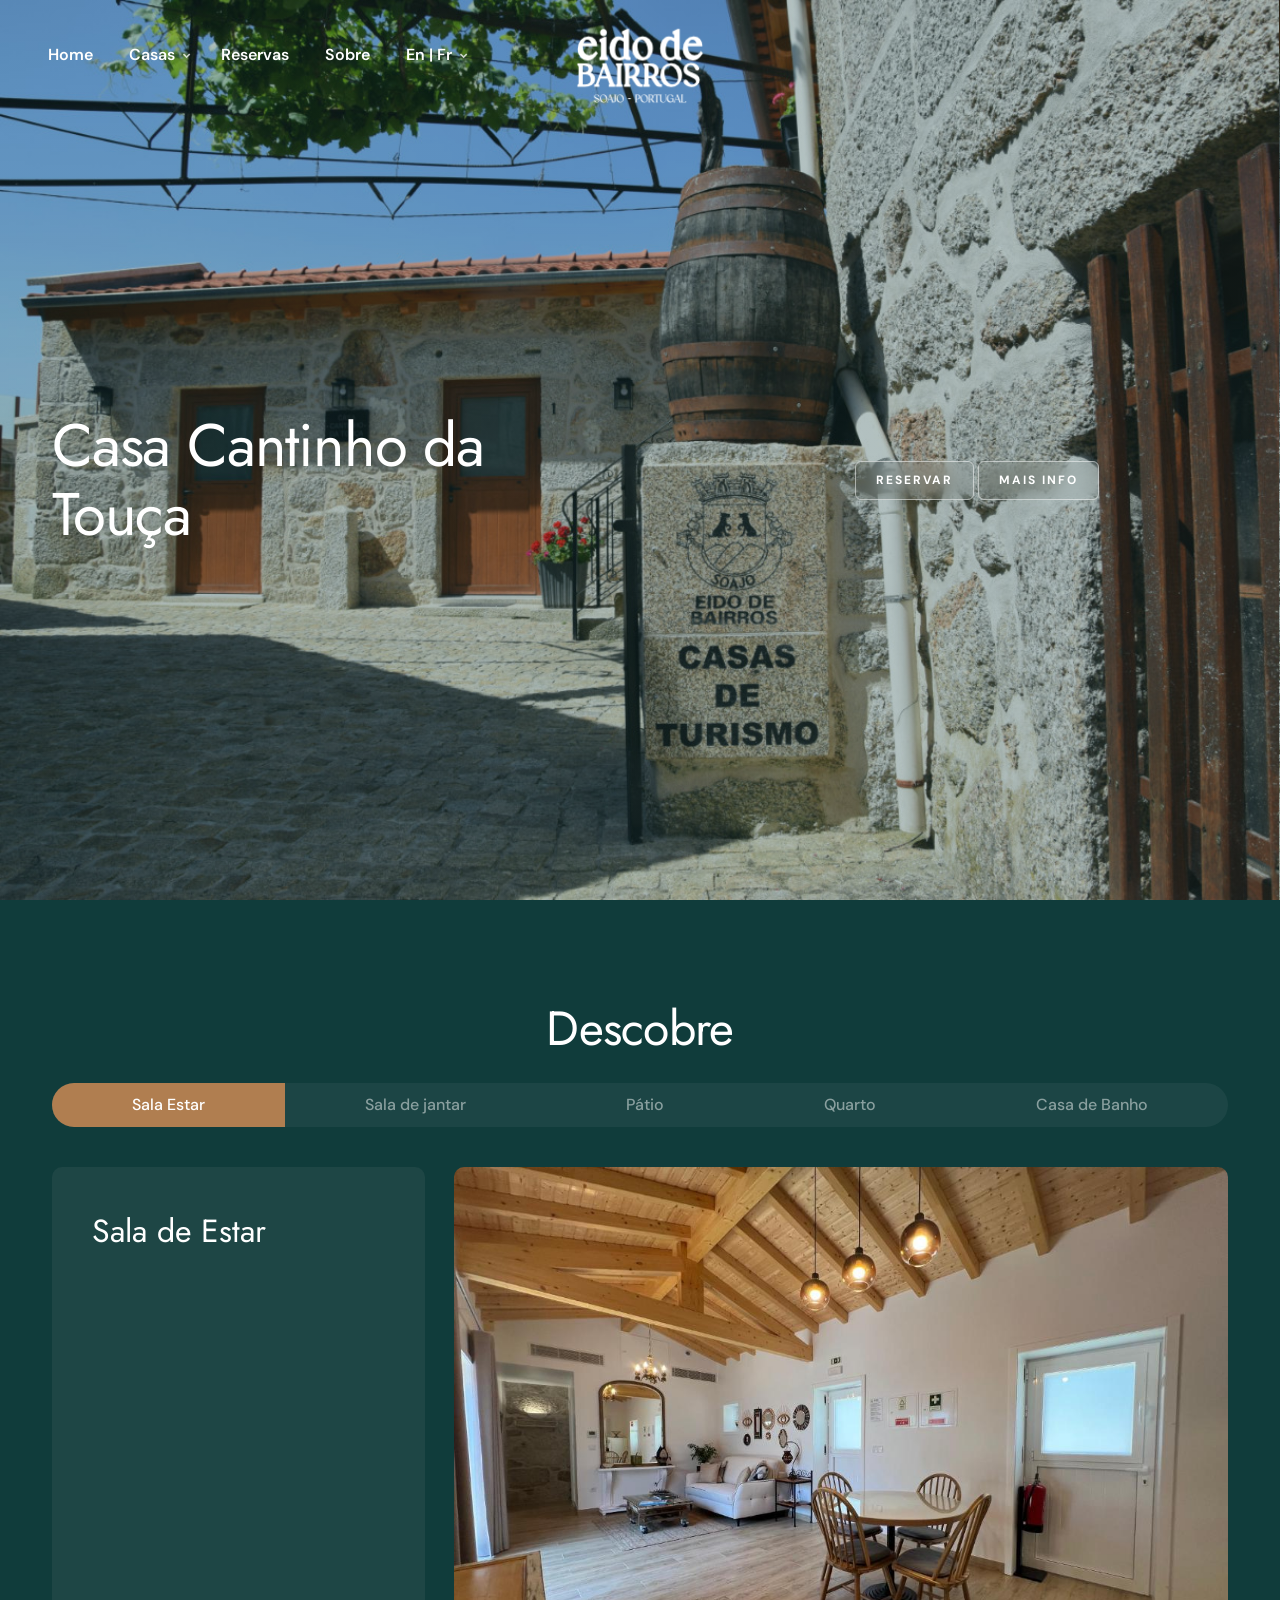
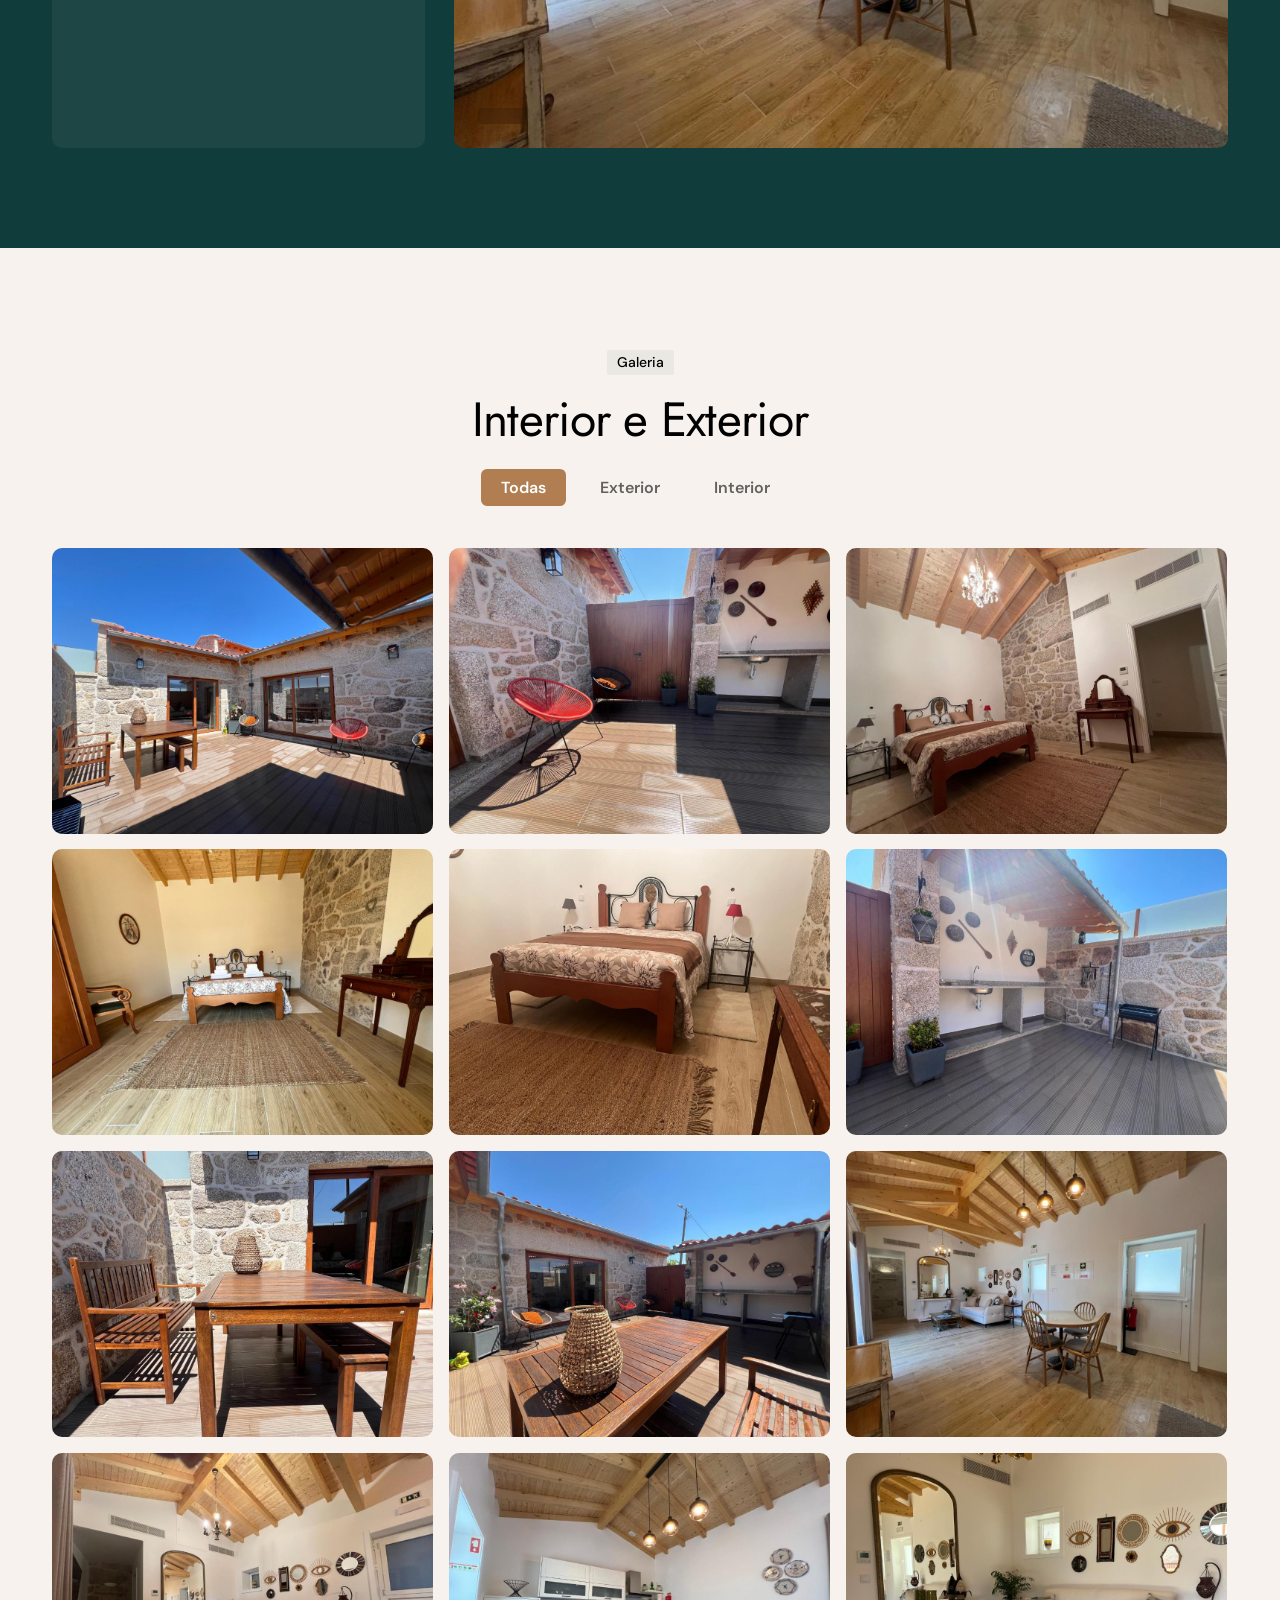
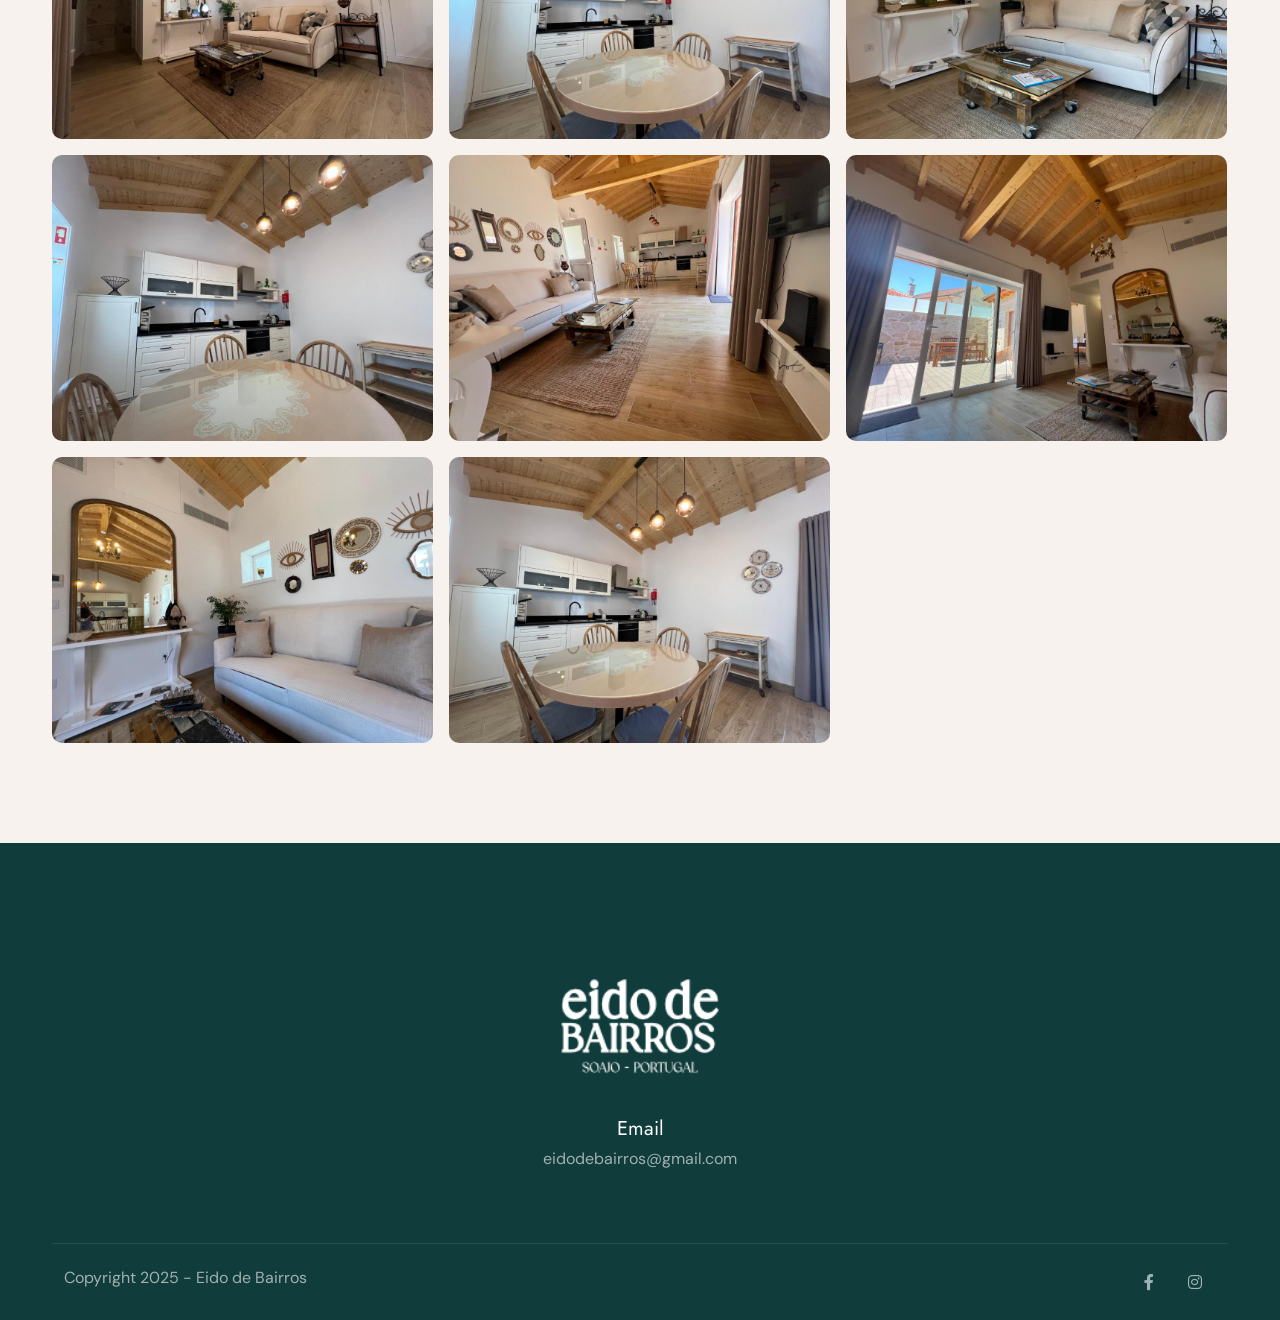
==== cantinhodatouca.html @ 4fccea86 "up" ====
<!DOCTYPE html> 
<html lang="zxx"> 
    <head>
        <title>Eido de Bairros</title>
        <link rel="icon" href="images/icon.webp" type="image/gif" sizes="16x16"/>
        <meta content="text/html;charset=utf-8" http-equiv="Content-Type"/>
        <meta content="width=device-width, initial-scale=1.0" name="viewport"/>
        <meta content="Eido de Bairros" name="Turismo Rural, Soajo, Parque Nacional Peneda Gerês, Lagoas, Natureza, Férias em familia"/>
        <meta content="" name="keywords"/>
        <meta content="" name="author"/>
        <!-- CSS Files
    ================================================== -->
        <link href="css/bootstrap.min.css" rel="stylesheet" type="text/css" id="bootstrap"/>
        <link href="css/plugins.css" rel="stylesheet" type="text/css"/>
        <link href="css/swiper.css" rel="stylesheet" type="text/css"/>
        <link href="css/style.css" rel="stylesheet" type="text/css"/>
        <link href="css/coloring.css" rel="stylesheet" type="text/css"/>
        <!-- custom-css -->
        <link href="css/swiper-custom-1.css" rel="stylesheet" type="text/css"/>
        <!-- color scheme -->
        <link id="colors" href="css/colors/scheme-01.css" rel="stylesheet" type="text/css"/>
    </head>     
    <body> 
        <div id="wrapper"> 
            <div class="float-text show-on-scroll"> <span><a href="#">Scroll to top</a></span> 
            </div>             
            <div class="scrollbar-v show-on-scroll"></div>             
            <!-- page preloader begin -->             
            <div id="de-loader"></div>             
            <!-- page preloader close -->             
            <header class="transparent logo-center">
                <div class="container-fluid px-lg-5 px-3">
                    <div class="row">
                        <div class="col-lg-12">
                            <div class="de-flex">
                            <div class="col-start">
                                <ul id="mainmenu">
                                    <li><a class="menu-item" href="index.html">Home</a></li>
                                     <li><a class="menu-item" href="#">Casas</a>
                                        <ul class="mega px-lg-5">
                                            <li>
                                                <div class="container-fluid">
                                                    <div class="sb-menu p-4">
                                                        <div class="row g-3">
                                                            <div class="col-lg-2 col-md-4 col-sm-6 text-center">
                                                                <div class="relative hover text-center overflow-hidden soft-shadow">
                                                                    <a class="p-0" href="cantinhodatouca.html">
                                                                        <img src="images/CANTINHO-TOUCA.png" class="w-100 relative hover-scale-1-1" alt="">
                                                                    </a>
                                                                </div>
                                                                <h6 class="mt-3">Casa Cantinho da Touça</h6>
                                                            </div>

                                                            <div class="col-lg-2 col-md-4 col-sm-6 text-center">
                                                                <div class="relative hover text-center overflow-hidden soft-shadow">
                                                                    <a class="p-0" href="vinhadatouca.html">
                                                                        <img src="images/VINHA-TOUCA-T1.png" class="w-100 relative hover-scale-1-1" alt="">
                                                                    </a>
                                                                </div>
                                                                <h6 class="mt-3">Casa Vinha da Touça</h6>
                                                            </div>

                                                            <div class="col-lg-2 col-md-4 col-sm-6 text-center">
                                                                <div class="relative hover text-center overflow-hidden soft-shadow">
                                                                    <a class="p-0" href="vinhadatouca1.html">
                                                                        <img src="images/VINHA-TOUCA.png" class="w-100 relative hover-scale-1-1" alt="">
                                                                    </a>
                                                                </div>
                                                                <h6 class="mt-3">Vinha da Touça 1</h6>
                                                            </div>

                                                            
                                                        </div>
                                                    </div>
                                                </div>
                                            </li>
                                            
                                        </ul>
                                    </li>
                                    <li><a class="menu-item" href="reservar.html">Reservas</a></li>
                                    <li><a class="menu-item" href="sobre.html">Sobre</a></li>
                                    <li><a class="menu-item" href="#">En | Fr</a>
                                        <ul>
                                           <li><a class="menu-item" href="index_en.html">English</a>
                                            <li><a class="menu-item" href="index_fr.html">Français</a></li>
                                        </ul>
                                    </li>
                                </ul>
                                
                            </div>
                            <div class="col-center">
                                <a href="index1.html"><img src="images/LOGOTIPO-EIDOBAIRROS.png" alt="" ></a>
                            </div>
                            <div class="col-end">
                                 <div class="menu_side_area">          
                                    
                                    <span id="menu-btn"></span>
                                </div>
                                

                            </div>
                            
                        </div>
                        </div>
                    </div>
                </div>
            </header>
            <section id="section-hero" class="text-light no-top no-bottom relative overflow-hidden z-1000">
                <div class="abs w-100 abs-centered z-2">
                    <div class="container">
                        <div class="spacer-double"></div>
                        <div class="row g-4 align-items-center justify-content-between">
                            <div class="col-md-5">
                                <h1 class="mb-0">Casa Cantinho da Touça</h1>
                            </div>
                            <div class="col-lg-4">
                                <h4 class="fw-400"> </h4>
                                <a class="btn-main btn-line bg-blur fx-slide" href="https://www.booking.com/hotel/pt/eido-de-bairros-cantinho-da-touca-1.pt-pt.html" target="_blank"><span>Reservar</span></a>&nbsp;<a class="btn-main btn-line bg-blur fx-slide" href="#section-rooms"><span>Mais Info</span></a>
                            </div>
                        </div>
                    </div>
                </div>
                <div class="vertical-center">
                    <div class="swiper">
                        <!-- Additional required wrapper -->
                        <div class="swiper-wrapper">
                            <!-- Slides -->                             
                            <div class="swiper-slide"> 
                                <div class="swiper-inner" data-bgimage="url(images/POSTAL-24.jpg)"> 
                                    <div class="sw-overlay op-4"></div>                                     
                                </div>                                 
                            </div>                             
                            <!-- Slides -->                             
                            <div class="swiper-slide"> 
                                <div class="swiper-inner" data-bgimage="url(images/POSTAL-06.jpg)"> 
                                    <div class="sw-overlay op-4"></div>                                     
                                </div>                                 
                            </div>
                        </div>
                    </div>
                </div>
            </section>             
                    
            <section id="section-rooms" class="bg-dark section-dark text-light"> 
                <div class="container"> 
                    <div class="row g-4 gx-5 justify-content-center"> 
                        <div class="col-lg-6 text-center"> 
                            <h2 class="wow fadeInUp" data-wow-delay=".2s">Descobre</h2> 
                        </div>                         
                    </div>                     
                    <div class="row g-4 gx-5 justify-content-center wow fadeInUp"> 
                        <div class="col-lg-12"> 
                            <div class="de-tab pill"> 
                                <ul class="d-tab-nav mb-4"> 
                                    <li class="active-tab">Sala Estar</li>                                     
                                    <li>Sala de jantar</li>                                     
                                    <li>Pátio</li>                                     
                                    <li>Quarto</li>                                     
                                    <li>Casa de Banho</li>                                     
                                </ul>                                 
                                <ul class="d-tab-content pt-3"> 
                                    <li> 
                                        <div class="row g-4 justify-content-between"> 
                                            <div class="col-lg-4"> 
                                                <div class="relative bg-dark-2 rounded-1 h-100"> 
                                                    <h3 class="fs-32 mb-4 p-40">Sala de Estar</h3> 
                                                    <div class="abs p-sm-relative bottom-0 p-40 start-0 w-100"> 
                                                        <p class="mb-0"></p> 
                                                    </div>                                                     
                                                </div>                                                 
                                            </div>                                             
                                            <div class="col-lg-8"> 
                                                <div class="relative"> 
                                                    <div class="bg-blur abs p-2 bottom-0 rounded-2 px-4 m-4 text-white"> 
                                                        <h4 class="mb-0"></h4> 
                                                    </div>                                                     
                                                    <img src="images/_ct/ct-s1.jpg" class="w-100 rounded-1" alt=""/> 
                                                </div>                                                 
                                            </div>                                             
                                        </div>                                         
                                    </li>                                     
                                    <li> 
                                        <div class="row g-4 justify-content-between"> 
                                            <div class="col-lg-4"> 
                                                <div class="relative bg-dark-2 rounded-1 h-100"> 
                                                    <h3 class="fs-32 mb-4 p-40">Sala de Jantar</h3> 
                                                    <div class="abs p-sm-relative bottom-0 p-40 start-0 w-100"> 
                                                        <p class="mb-0"></p> 
                                                    </div>                                                     
                                                </div>                                                 
                                            </div>                                             
                                            <div class="col-lg-8"> 
                                                <div class="relative"> 
                                                    <div class="bg-blur abs p-2 bottom-0 rounded-2 px-4 m-4 text-white"> 
                                                        <h4 class="mb-0"></h4> 
                                                    </div>                                                     
                                                    <img src="images/_ct/ct-s3.jpg" class="w-100 rounded-1" alt=""/> 
                                                </div>                                                 
                                            </div>                                             
                                        </div>                                         
                                    </li>                                     
                                    <li> 
                                        <div class="row g-4 justify-content-between"> 
                                            <div class="col-lg-4"> 
                                                <div class="relative bg-dark-2 rounded-1 h-100"> 
                                                    <h3 class="fs-32 mb-4 p-40">Pátio</h3> 
                                                    <div class="abs p-sm-relative bottom-0 p-40 start-0 w-100"> 
                                                        <p class="mb-0"></p> 
                                                    </div>                                                     
                                                </div>                                                 
                                            </div>                                             
                                            <div class="col-lg-8"> 
                                                <div class="relative"> 
                                                    <div class="bg-blur abs p-2 bottom-0 rounded-2 px-4 m-4 text-white"> 
                                                        <h4 class="mb-0"> </h4> 
                                                    </div>                                                     
                                                    <img src="images/_ct/ct-p1.jpg" class="w-100 rounded-1" alt=""/> 
                                                </div>                                                 
                                            </div>                                             
                                        </div>                                         
                                    </li>                                     
                                    <li> 
                                        <div class="row g-4 justify-content-between"> 
                                            <div class="col-lg-4"> 
                                                <div class="relative bg-dark-2 rounded-1 h-100"> 
                                                    <h3 class="fs-32 mb-4 p-40">Quarto</h3> 
                                                    <div class="abs p-sm-relative bottom-0 p-40 start-0 w-100"> 
                                                        <p class="mb-0"></p> 
                                                    </div>                                                     
                                                </div>                                                 
                                            </div>                                             
                                            <div class="col-lg-8"> 
                                                <div class="relative"> 
                                                    <div class="bg-blur abs p-2 bottom-0 rounded-2 px-4 m-4 text-white"> 
                                                        <h4 class="mb-0"></h4> 
                                                    </div>                                                     
                                                    <img src="images/_ct/ct-q1.jpg" class="w-100 rounded-1" alt=""/> 
                                                </div>                                                 
                                            </div>                                             
                                        </div>                                         
                                    </li>                                     
                                    <li> 
                                        <div class="row g-4 justify-content-between"> 
                                            <div class="col-lg-4"> 
                                                <div class="relative bg-dark-2 rounded-1 h-100"> 
                                                    <h3 class="fs-32 mb-4 p-40">Casa de Banho</h3> 
                                                    <div class="abs p-sm-relative bottom-0 p-40 start-0 w-100"> 
                                                        <p class="mb-0"></p> 
                                                    </div>                                                     
                                                </div>                                                 
                                            </div>                                             
                                            <div class="col-lg-8"> 
                                                <div class="relative"> 
                                                    <div class="bg-blur abs p-2 bottom-0 rounded-2 px-4 m-4 text-white"> 
                                                        <h4 class="mb-0"></h4> 
                                                    </div>                                                     
                                                    <img src="images/_ct/ct-wc1.jpg" class="w-100 rounded-1" alt=""/> 
                                                </div>                                                 
                                            </div>                                             
                                        </div>                                         
                                    </li>                                     
                                </ul>                                 
                            </div>                             
                        </div>                         
                    </div>                     
                </div>                 
            </section>             
            <section id="section-gallery" class="bg-color-op-1"> 
                <div class="container"> 
                    <div class="row g-4 gx-5 justify-content-center"> 
                        <div class="col-lg-6 text-center"> 
                            <div class="subtitle s2 mb-3 wow fadeInUp" data-wow-delay=".0s">Galeria</div>                             
                            <h2 class="wow fadeInUp" data-wow-delay=".2s">Interior e Exterior</h2> 
                        </div>                         
                    </div>                     
                    <div class="row"> 
                        <div class="col-md-12 text-center"> 
                            <ul id="filters" class="wow fadeInUp" data-wow-delay="0s"> 
                                <li>
                                    <a href="#" data-filter="*" class="selected">Todas</a>
                                </li>                                 
                                <li>
                                    <a href="#" data-filter=".exterior">Exterior</a>
                                </li>                                 
                                <li>
                                    <a href="#" data-filter=".interior">Interior</a>
                                </li>                                 
                            </ul>                             
                        </div>                         
                    </div>                     
                    <div id="gallery" class="row g-3 wow fadeInUp" data-wow-delay=".3s"> 
                        <div class="col-md-4 col-sm-6 col-12 item exterior"> <a href="images/_ct/ct-p1.jpg" class="image-popup d-block hover"> <div class="relative overflow-hidden rounded-1"> 
                                    <div class="absolute start-0 w-100 hover-op-1 p-5 abs-middle z-2 text-center text-white z-3"> 
                                        Ver
</div>                                     
                                    <div class="absolute start-0 w-100 h-100 overlay-dark-7 hover-op-1 z-2"></div>                                     
                                    <img src="images/_ct/ct-p1.jpg" class="w-100 hover-scale-1-2" alt=""/> 
                                </div> </a> 
                        </div>                         
                        <div class="col-md-4 col-sm-6 col-12 item exterior"> <a href="images/_ct/ct-p2.jpg" class="image-popup d-block hover"> <div class="relative overflow-hidden rounded-1"> 
                                    <div class="absolute start-0 w-100 hover-op-1 p-5 abs-middle z-2 text-center text-white z-3"> 
                                        Ver
</div>                                     
                                    <div class="absolute start-0 w-100 h-100 overlay-dark-7 hover-op-1 z-2"></div>                                     
                                    <img src="images/_ct/ct-p2.jpg" class="w-100 hover-scale-1-2" alt=""/> 
                                </div> </a> 
                        </div>                         
                        <div class="col-md-4 col-sm-6 col-12 item interior"> <a href="images/_ct/ct-q1.jpg" class="image-popup d-block hover"> <div class="relative overflow-hidden rounded-1"> 
                                    <div class="absolute start-0 w-100 hover-op-1 p-5 abs-middle z-2 text-center text-white z-3"> 
                                        Ver
</div>                                     
                                    <div class="absolute start-0 w-100 h-100 overlay-dark-7 hover-op-1 z-2"></div>                                     
                                    <img src="images/_ct/ct-q1.jpg" class="w-100 hover-scale-1-2" alt=""/> 
                                </div> </a> 
                        </div>                         
                        <div class="col-md-4 col-sm-6 col-12 item interior"> <a href="images/_ct/ct-q2.jpg" class="image-popup d-block hover"> <div class="relative overflow-hidden rounded-1"> 
                                    <div class="absolute start-0 w-100 hover-op-1 p-5 abs-middle z-2 text-center text-white z-3"> 
                                        Ver
</div>                                     
                                    <div class="absolute start-0 w-100 h-100 overlay-dark-7 hover-op-1 z-2"></div>                                     
                                    <img src="images/_ct/ct-q2.jpg" class="w-100 hover-scale-1-2" alt=""/> 
                                </div> </a> 
                        </div>                         
                        <div class="col-md-4 col-sm-6 col-12 item interior"> <a href="images/_ct/ct-q3.jpg" class="image-popup d-block hover"> <div class="relative overflow-hidden rounded-1"> 
                                    <div class="absolute start-0 w-100 hover-op-1 p-5 abs-middle z-2 text-center text-white z-3"> 
                                        Ver
</div>                                     
                                    <div class="absolute start-0 w-100 h-100 overlay-dark-7 hover-op-1 z-2"></div>                                     
                                    <img src="images/_ct/ct-q3.jpg" class="w-100 hover-scale-1-2" alt=""/> 
                                </div> </a> 
                        </div>                         
                        <div class="col-md-4 col-sm-6 col-12 item exterior"> <a href="images/_ct/ct-p3.jpg" class="image-popup d-block hover"> <div class="relative overflow-hidden rounded-1"> 
                                    <div class="absolute start-0 w-100 hover-op-1 p-5 abs-middle z-2 text-center text-white z-3"> 
                                        Ver
</div>                                     
                                    <div class="absolute start-0 w-100 h-100 overlay-dark-7 hover-op-1 z-2"></div>                                     
                                    <img src="images/_ct/ct-p3.jpg" class="w-100 hover-scale-1-2" alt=""/> 
                                </div> </a> 
                        </div>                         
                        <div class="col-md-4 col-sm-6 col-12 item exterior"> <a href="images/_ct/ct-p4.jpg" class="image-popup d-block hover"> <div class="relative overflow-hidden rounded-1"> 
                                    <div class="absolute start-0 w-100 hover-op-1 p-5 abs-middle z-2 text-center text-white z-3"> 
                                        Ver
</div>                                     
                                    <div class="absolute start-0 w-100 h-100 overlay-dark-7 hover-op-1 z-2"></div>                                     
                                    <img src="images/_ct/ct-p4.jpg" class="w-100 hover-scale-1-2" alt=""/> 
                                </div> </a> 
                        </div>                         
                        <div class="col-md-4 col-sm-6 col-12 item exterior"> <a href="images/_ct/ct-p5.jpg" class="image-popup d-block hover"> <div class="relative overflow-hidden rounded-1"> 
                                    <div class="absolute start-0 w-100 hover-op-1 p-5 abs-middle z-2 text-center text-white z-3"> 
                                        Ver
</div>                                     
                                    <div class="absolute start-0 w-100 h-100 overlay-dark-7 hover-op-1 z-2"></div>                                     
                                    <img src="images/_ct/ct-p5.jpg" class="w-100 hover-scale-1-2" alt=""/> 
                                </div> </a> 
                        </div>                         
                        <div class="col-md-4 col-sm-6 col-12 item interior"> <a href="images/_ct/ct-s1.jpg" class="image-popup d-block hover"> <div class="relative overflow-hidden rounded-1"> 
                                    <div class="absolute start-0 w-100 hover-op-1 p-5 abs-middle z-2 text-center text-white z-3"> 
                                        Ver
</div>                                     
                                    <div class="absolute start-0 w-100 h-100 overlay-dark-7 hover-op-1 z-2"></div>                                     
                                    <img src="images/_ct/ct-s1.jpg" class="w-100 hover-scale-1-2" alt=""/> 
                                </div> </a> 
                        </div>                         
                        <div class="col-md-4 col-sm-6 col-12 item interior"> <a href="images/_ct/ct-s2.jpg" class="image-popup d-block hover"> <div class="relative overflow-hidden rounded-1"> 
                                    <div class="absolute start-0 w-100 hover-op-1 p-5 abs-middle z-2 text-center text-white z-3"> 
                                        Ver
</div>                                     
                                    <div class="absolute start-0 w-100 h-100 overlay-dark-7 hover-op-1 z-2"></div>                                     
                                    <img src="images/_ct/ct-s2.jpg" class="w-100 hover-scale-1-2" alt=""/> 
                                </div> </a> 
                        </div>                         
                        <div class="col-md-4 col-sm-6 col-12 item interior"> <a href="images/_ct/ct-s3.jpg" class="image-popup d-block hover"> <div class="relative overflow-hidden rounded-1"> 
                                    <div class="absolute start-0 w-100 hover-op-1 p-5 abs-middle z-2 text-center text-white z-3"> 
                                        Ver
</div>                                     
                                    <div class="absolute start-0 w-100 h-100 overlay-dark-7 hover-op-1 z-2"></div>                                     
                                    <img src="images/_ct/ct-s3.jpg" class="w-100 hover-scale-1-2" alt=""/> 
                                </div> </a> 
                        </div>                         
                        <div class="col-md-4 col-sm-6 col-12 item interior"> <a href="images/_ct/ct-s4.jpg" class="image-popup d-block hover"> <div class="relative overflow-hidden rounded-1"> 
                                    <div class="absolute start-0 w-100 hover-op-1 p-5 abs-middle z-2 text-center text-white z-3"> 
                                        Ver
</div>                                     
                                    <div class="absolute start-0 w-100 h-100 overlay-dark-7 hover-op-1 z-2"></div>                                     
                                    <img src="images/_ct/ct-s4.jpg" class="w-100 hover-scale-1-2" alt=""/> 
                                </div> </a> 
                        </div>
                        <div class="col-md-4 col-sm-6 col-12 item interior"> <a href="images/_ct/ct-s5.jpg" class="image-popup d-block hover"> <div class="relative overflow-hidden rounded-1"> 
                                    <div class="absolute start-0 w-100 hover-op-1 p-5 abs-middle z-2 text-center text-white z-3"> 
                                        Ver
</div>                                     
                                    <div class="absolute start-0 w-100 h-100 overlay-dark-7 hover-op-1 z-2"></div>                                     
                                    <img src="images/_ct/ct-s5.jpg" class="w-100 hover-scale-1-2" alt=""/> 
                                </div> </a> 
                        </div>                         
                        <div class="col-md-4 col-sm-6 col-12 item interior"> <a href="images/_ct/ct-s6.jpg" class="image-popup d-block hover"> <div class="relative overflow-hidden rounded-1"> 
                                    <div class="absolute start-0 w-100 hover-op-1 p-5 abs-middle z-2 text-center text-white z-3"> 
                                        Ver
</div>                                     
                                    <div class="absolute start-0 w-100 h-100 overlay-dark-7 hover-op-1 z-2"></div>                                     
                                    <img src="images/_ct/ct-s6.jpg" class="w-100 hover-scale-1-2" alt=""/> 
                                </div> </a> 
                        </div>                         
                        <div class="col-md-4 col-sm-6 col-12 item interior"> <a href="images/_ct/ct-s7.jpg" class="image-popup d-block hover"> <div class="relative overflow-hidden rounded-1"> 
                                    <div class="absolute start-0 w-100 hover-op-1 p-5 abs-middle z-2 text-center text-white z-3"> 
                                        Ver
</div>                                     
                                    <div class="absolute start-0 w-100 h-100 overlay-dark-7 hover-op-1 z-2"></div>                                     
                                    <img src="images/_ct/ct-s7.jpg" class="w-100 hover-scale-1-2" alt=""/> 
                                </div> </a> 
                        </div>                         
                        <div class="col-md-4 col-sm-6 col-12 item interior"> <a href="images/_ct/ct-s8.jpg" class="image-popup d-block hover"> <div class="relative overflow-hidden rounded-1"> 
                                    <div class="absolute start-0 w-100 hover-op-1 p-5 abs-middle z-2 text-center text-white z-3"> 
                                        Ver
</div>                                     
                                    <div class="absolute start-0 w-100 h-100 overlay-dark-7 hover-op-1 z-2"></div>                                     
                                    <img src="images/_ct/ct-s8.jpg" class="w-100 hover-scale-1-2" alt=""/> 
                                </div> </a> 
                        </div>                         
                        <div class="col-md-4 col-sm-6 col-12 item interior"> <a href="images/_ct/ct-s9.jpg" class="image-popup d-block hover"> <div class="relative overflow-hidden rounded-1"> 
                                    <div class="absolute start-0 w-100 hover-op-1 p-5 abs-middle z-2 text-center text-white z-3"> 
                                        Ver
</div>                                     
                                    <div class="absolute start-0 w-100 h-100 overlay-dark-7 hover-op-1 z-2"></div>                                     
                                    <img src="images/_ct/ct-s9.jpg" class="w-100 hover-scale-1-2" alt=""/> 
                                </div> </a> 
                        </div>                         
                    </div>                     
                </div>                 
            </section>             
        </div>         
        <!-- footer begin -->
        <footer class="section-dark">
            <div class="container">
                <div class="row gx-5 justify-content-center">
                    <div class="col-lg-8">
                        <div class="text-center">
                            <img src="images/LOGOTIPO-EIDOBAIRROS.png" class="w-200px" alt=""/>
                            <div class="spacer-single"></div>
                            <div class="fs-16">
                                <h4 class="mb-0">Email </h4>
                                <p>eidodebairros@gmail.com</p>
                            </div>
                        </div>
                    </div>                     
                </div>
                <div class="subfooter">
                    <div class="container">
                        <div class="row">
                            <div class="col-md-6">
                                Copyright 2025 - Eido de Bairros
</div>
                            <div class="col-md-6 text-md-end">
                                <div class="social-icons mb-sm-30 text-center">
                                    <a href="#"><i class="fa-brands fa-facebook-f"></i></a>
                                    <a href="#"><i class="fa-brands fa-instagram"></i></a>
                                </div>
                            </div>
                        </div>
                    </div>
                </div>
            </div>
        </footer>
        <!-- footer end -->         
        <!-- Javascript Files
    ================================================== -->         
        <script src="js/vendors.js"></script>         
        <script src="js/designesia.js"></script>         
        <script src="js/validation-booking.js"></script>         
        <script src="js/swiper.js"></script>         
        <script src="js/custom-swiper-2.js"></script>         
        <!-- datepicker begin -->         
        <script>
        $(function () {
          $("#date").datepicker({ 
                autoclose: true, 
                todayHighlight: true
          }).datepicker('update', new Date());
        });

    </script>         
        <!-- datepicker close -->         
    </body>     
</html>
---- css/plugins.css ----
@charset "UTF-8";
/*!
 * animate.css -http://daneden.me/animate
 * Version - 3.5.1
 * Licensed under the MIT license - http://opensource.org/licenses/MIT
 *
 * Copyright (c) 2016 Daniel Eden
 */
 .animated{-webkit-animation-duration:.8s;animation-duration:.8s;-webkit-animation-fill-mode:both;animation-fill-mode:both}.animated.infinite{-webkit-animation-iteration-count:infinite;animation-iteration-count:infinite}.animated.hinge{-webkit-animation-duration:2s;animation-duration:2s}.animated.flipOutX,.animated.flipOutY,.animated.bounceIn,.animated.bounceOut{-webkit-animation-duration:.75s;animation-duration:.75s}@-webkit-keyframes bounce{from,20%,53%,80%,to{-webkit-animation-timing-function:cubic-bezier(.215,.61,.355,1);animation-timing-function:cubic-bezier(.215,.61,.355,1);-webkit-transform:translate3d(0,0,0);transform:translate3d(0,0,0)}40%,43%{-webkit-animation-timing-function:cubic-bezier(.755,.05,.855,.06);animation-timing-function:cubic-bezier(.755,.05,.855,.06);-webkit-transform:translate3d(0,-30px,0);transform:translate3d(0,-30px,0)}70%{-webkit-animation-timing-function:cubic-bezier(.755,.05,.855,.06);animation-timing-function:cubic-bezier(.755,.05,.855,.06);-webkit-transform:translate3d(0,-15px,0);transform:translate3d(0,-15px,0)}90%{-webkit-transform:translate3d(0,-4px,0);transform:translate3d(0,-4px,0)}}@keyframes bounce{from,20%,53%,80%,to{-webkit-animation-timing-function:cubic-bezier(.215,.61,.355,1);animation-timing-function:cubic-bezier(.215,.61,.355,1);-webkit-transform:translate3d(0,0,0);transform:translate3d(0,0,0)}40%,43%{-webkit-animation-timing-function:cubic-bezier(.755,.05,.855,.06);animation-timing-function:cubic-bezier(.755,.05,.855,.06);-webkit-transform:translate3d(0,-30px,0);transform:translate3d(0,-30px,0)}70%{-webkit-animation-timing-function:cubic-bezier(.755,.05,.855,.06);animation-timing-function:cubic-bezier(.755,.05,.855,.06);-webkit-transform:translate3d(0,-15px,0);transform:translate3d(0,-15px,0)}90%{-webkit-transform:translate3d(0,-4px,0);transform:translate3d(0,-4px,0)}}.bounce{-webkit-animation-name:bounce;animation-name:bounce;-webkit-transform-origin:center bottom;transform-origin:center bottom}@-webkit-keyframes flash{from,50%,to{opacity:1}25%,75%{opacity:0}}@keyframes flash{from,50%,to{opacity:1}25%,75%{opacity:0}}.flash{-webkit-animation-name:flash;animation-name:flash}@-webkit-keyframes pulse{from{-webkit-transform:scale3d(1,1,1);transform:scale3d(1,1,1)}50%{-webkit-transform:scale3d(1.05,1.05,1.05);transform:scale3d(1.05,1.05,1.05)}to{-webkit-transform:scale3d(1,1,1);transform:scale3d(1,1,1)}}@keyframes pulse{from{-webkit-transform:scale3d(1,1,1);transform:scale3d(1,1,1)}50%{-webkit-transform:scale3d(1.05,1.05,1.05);transform:scale3d(1.05,1.05,1.05)}to{-webkit-transform:scale3d(1,1,1);transform:scale3d(1,1,1)}}.pulse{-webkit-animation-name:pulse;animation-name:pulse}@-webkit-keyframes rubberBand{from{-webkit-transform:scale3d(1,1,1);transform:scale3d(1,1,1)}30%{-webkit-transform:scale3d(1.25,.75,1);transform:scale3d(1.25,.75,1)}40%{-webkit-transform:scale3d(.75,1.25,1);transform:scale3d(.75,1.25,1)}50%{-webkit-transform:scale3d(1.15,.85,1);transform:scale3d(1.15,.85,1)}65%{-webkit-transform:scale3d(.95,1.05,1);transform:scale3d(.95,1.05,1)}75%{-webkit-transform:scale3d(1.05,.95,1);transform:scale3d(1.05,.95,1)}to{-webkit-transform:scale3d(1,1,1);transform:scale3d(1,1,1)}}@keyframes rubberBand{from{-webkit-transform:scale3d(1,1,1);transform:scale3d(1,1,1)}30%{-webkit-transform:scale3d(1.25,.75,1);transform:scale3d(1.25,.75,1)}40%{-webkit-transform:scale3d(.75,1.25,1);transform:scale3d(.75,1.25,1)}50%{-webkit-transform:scale3d(1.15,.85,1);transform:scale3d(1.15,.85,1)}65%{-webkit-transform:scale3d(.95,1.05,1);transform:scale3d(.95,1.05,1)}75%{-webkit-transform:scale3d(1.05,.95,1);transform:scale3d(1.05,.95,1)}to{-webkit-transform:scale3d(1,1,1);transform:scale3d(1,1,1)}}.rubberBand{-webkit-animation-name:rubberBand;animation-name:rubberBand}@-webkit-keyframes shake{from,to{-webkit-transform:translate3d(0,0,0);transform:translate3d(0,0,0)}10%,30%,50%,70%,90%{-webkit-transform:translate3d(-10px,0,0);transform:translate3d(-10px,0,0)}20%,40%,60%,80%{-webkit-transform:translate3d(10px,0,0);transform:translate3d(10px,0,0)}}@keyframes shake{from,to{-webkit-transform:translate3d(0,0,0);transform:translate3d(0,0,0)}10%,30%,50%,70%,90%{-webkit-transform:translate3d(-10px,0,0);transform:translate3d(-10px,0,0)}20%,40%,60%,80%{-webkit-transform:translate3d(10px,0,0);transform:translate3d(10px,0,0)}}.shake{-webkit-animation-name:shake;animation-name:shake}@-webkit-keyframes headShake{0%{-webkit-transform:translateX(0);transform:translateX(0)}6.5%{-webkit-transform:translateX(-6px) rotateY(-9deg);transform:translateX(-6px) rotateY(-9deg)}18.5%{-webkit-transform:translateX(5px) rotateY(7deg);transform:translateX(5px) rotateY(7deg)}31.5%{-webkit-transform:translateX(-3px) rotateY(-5deg);transform:translateX(-3px) rotateY(-5deg)}43.5%{-webkit-transform:translateX(2px) rotateY(3deg);transform:translateX(2px) rotateY(3deg)}50%{-webkit-transform:translateX(0);transform:translateX(0)}}@keyframes headShake{0%{-webkit-transform:translateX(0);transform:translateX(0)}6.5%{-webkit-transform:translateX(-6px) rotateY(-9deg);transform:translateX(-6px) rotateY(-9deg)}18.5%{-webkit-transform:translateX(5px) rotateY(7deg);transform:translateX(5px) rotateY(7deg)}31.5%{-webkit-transform:translateX(-3px) rotateY(-5deg);transform:translateX(-3px) rotateY(-5deg)}43.5%{-webkit-transform:translateX(2px) rotateY(3deg);transform:translateX(2px) rotateY(3deg)}50%{-webkit-transform:translateX(0);transform:translateX(0)}}.headShake{-webkit-animation-timing-function:ease-in-out;animation-timing-function:ease-in-out;-webkit-animation-name:headShake;animation-name:headShake}@-webkit-keyframes swing{20%{-webkit-transform:rotate3d(0,0,1,15deg);transform:rotate3d(0,0,1,15deg)}40%{-webkit-transform:rotate3d(0,0,1,-10deg);transform:rotate3d(0,0,1,-10deg)}60%{-webkit-transform:rotate3d(0,0,1,5deg);transform:rotate3d(0,0,1,5deg)}80%{-webkit-transform:rotate3d(0,0,1,-5deg);transform:rotate3d(0,0,1,-5deg)}to{-webkit-transform:rotate3d(0,0,1,0deg);transform:rotate3d(0,0,1,0deg)}}@keyframes swing{20%{-webkit-transform:rotate3d(0,0,1,15deg);transform:rotate3d(0,0,1,15deg)}40%{-webkit-transform:rotate3d(0,0,1,-10deg);transform:rotate3d(0,0,1,-10deg)}60%{-webkit-transform:rotate3d(0,0,1,5deg);transform:rotate3d(0,0,1,5deg)}80%{-webkit-transform:rotate3d(0,0,1,-5deg);transform:rotate3d(0,0,1,-5deg)}to{-webkit-transform:rotate3d(0,0,1,0deg);transform:rotate3d(0,0,1,0deg)}}.swing{-webkit-transform-origin:top center;transform-origin:top center;-webkit-animation-name:swing;animation-name:swing}@-webkit-keyframes tada{from{-webkit-transform:scale3d(1,1,1);transform:scale3d(1,1,1)}10%,20%{-webkit-transform:scale3d(.9,.9,.9) rotate3d(0,0,1,-3deg);transform:scale3d(.9,.9,.9) rotate3d(0,0,1,-3deg)}30%,50%,70%,90%{-webkit-transform:scale3d(1.1,1.1,1.1) rotate3d(0,0,1,3deg);transform:scale3d(1.1,1.1,1.1) rotate3d(0,0,1,3deg)}40%,60%,80%{-webkit-transform:scale3d(1.1,1.1,1.1) rotate3d(0,0,1,-3deg);transform:scale3d(1.1,1.1,1.1) rotate3d(0,0,1,-3deg)}to{-webkit-transform:scale3d(1,1,1);transform:scale3d(1,1,1)}}@keyframes tada{from{-webkit-transform:scale3d(1,1,1);transform:scale3d(1,1,1)}10%,20%{-webkit-transform:scale3d(.9,.9,.9) rotate3d(0,0,1,-3deg);transform:scale3d(.9,.9,.9) rotate3d(0,0,1,-3deg)}30%,50%,70%,90%{-webkit-transform:scale3d(1.1,1.1,1.1) rotate3d(0,0,1,3deg);transform:scale3d(1.1,1.1,1.1) rotate3d(0,0,1,3deg)}40%,60%,80%{-webkit-transform:scale3d(1.1,1.1,1.1) rotate3d(0,0,1,-3deg);transform:scale3d(1.1,1.1,1.1) rotate3d(0,0,1,-3deg)}to{-webkit-transform:scale3d(1,1,1);transform:scale3d(1,1,1)}}.tada{-webkit-animation-name:tada;animation-name:tada}@-webkit-keyframes wobble{from{-webkit-transform:none;transform:none}15%{-webkit-transform:translate3d(-25%,0,0) rotate3d(0,0,1,-5deg);transform:translate3d(-25%,0,0) rotate3d(0,0,1,-5deg)}30%{-webkit-transform:translate3d(20%,0,0) rotate3d(0,0,1,3deg);transform:translate3d(20%,0,0) rotate3d(0,0,1,3deg)}45%{-webkit-transform:translate3d(-15%,0,0) rotate3d(0,0,1,-3deg);transform:translate3d(-15%,0,0) rotate3d(0,0,1,-3deg)}60%{-webkit-transform:translate3d(10%,0,0) rotate3d(0,0,1,2deg);transform:translate3d(10%,0,0) rotate3d(0,0,1,2deg)}75%{-webkit-transform:translate3d(-5%,0,0) rotate3d(0,0,1,-1deg);transform:translate3d(-5%,0,0) rotate3d(0,0,1,-1deg)}to{-webkit-transform:none;transform:none}}@keyframes wobble{from{-webkit-transform:none;transform:none}15%{-webkit-transform:translate3d(-25%,0,0) rotate3d(0,0,1,-5deg);transform:translate3d(-25%,0,0) rotate3d(0,0,1,-5deg)}30%{-webkit-transform:translate3d(20%,0,0) rotate3d(0,0,1,3deg);transform:translate3d(20%,0,0) rotate3d(0,0,1,3deg)}45%{-webkit-transform:translate3d(-15%,0,0) rotate3d(0,0,1,-3deg);transform:translate3d(-15%,0,0) rotate3d(0,0,1,-3deg)}60%{-webkit-transform:translate3d(10%,0,0) rotate3d(0,0,1,2deg);transform:translate3d(10%,0,0) rotate3d(0,0,1,2deg)}75%{-webkit-transform:translate3d(-5%,0,0) rotate3d(0,0,1,-1deg);transform:translate3d(-5%,0,0) rotate3d(0,0,1,-1deg)}to{-webkit-transform:none;transform:none}}.wobble{-webkit-animation-name:wobble;animation-name:wobble}@-webkit-keyframes jello{from,11.1%,to{-webkit-transform:none;transform:none}22.2%{-webkit-transform:skewX(-12.5deg) skewY(-12.5deg);transform:skewX(-12.5deg) skewY(-12.5deg)}33.3%{-webkit-transform:skewX(6.25deg) skewY(6.25deg);transform:skewX(6.25deg) skewY(6.25deg)}44.4%{-webkit-transform:skewX(-3.125deg) skewY(-3.125deg);transform:skewX(-3.125deg) skewY(-3.125deg)}55.5%{-webkit-transform:skewX(1.5625deg) skewY(1.5625deg);transform:skewX(1.5625deg) skewY(1.5625deg)}66.6%{-webkit-transform:skewX(-0.78125deg) skewY(-0.78125deg);transform:skewX(-0.78125deg) skewY(-0.78125deg)}77.7%{-webkit-transform:skewX(0.390625deg) skewY(0.390625deg);transform:skewX(0.390625deg) skewY(0.390625deg)}88.8%{-webkit-transform:skewX(-0.1953125deg) skewY(-0.1953125deg);transform:skewX(-0.1953125deg) skewY(-0.1953125deg)}}@keyframes jello{from,11.1%,to{-webkit-transform:none;transform:none}22.2%{-webkit-transform:skewX(-12.5deg) skewY(-12.5deg);transform:skewX(-12.5deg) skewY(-12.5deg)}33.3%{-webkit-transform:skewX(6.25deg) skewY(6.25deg);transform:skewX(6.25deg) skewY(6.25deg)}44.4%{-webkit-transform:skewX(-3.125deg) skewY(-3.125deg);transform:skewX(-3.125deg) skewY(-3.125deg)}55.5%{-webkit-transform:skewX(1.5625deg) skewY(1.5625deg);transform:skewX(1.5625deg) skewY(1.5625deg)}66.6%{-webkit-transform:skewX(-0.78125deg) skewY(-0.78125deg);transform:skewX(-0.78125deg) skewY(-0.78125deg)}77.7%{-webkit-transform:skewX(0.390625deg) skewY(0.390625deg);transform:skewX(0.390625deg) skewY(0.390625deg)}88.8%{-webkit-transform:skewX(-0.1953125deg) skewY(-0.1953125deg);transform:skewX(-0.1953125deg) skewY(-0.1953125deg)}}.jello{-webkit-animation-name:jello;animation-name:jello;-webkit-transform-origin:center;transform-origin:center}@-webkit-keyframes bounceIn{from,20%,40%,60%,80%,to{-webkit-animation-timing-function:cubic-bezier(.215,.61,.355,1);animation-timing-function:cubic-bezier(.215,.61,.355,1)}0%{opacity:0;-webkit-transform:scale3d(.3,.3,.3);transform:scale3d(.3,.3,.3)}20%{-webkit-transform:scale3d(1.1,1.1,1.1);transform:scale3d(1.1,1.1,1.1)}40%{-webkit-transform:scale3d(.9,.9,.9);transform:scale3d(.9,.9,.9)}60%{opacity:1;-webkit-transform:scale3d(1.03,1.03,1.03);transform:scale3d(1.03,1.03,1.03)}80%{-webkit-transform:scale3d(.97,.97,.97);transform:scale3d(.97,.97,.97)}to{opacity:1;-webkit-transform:scale3d(1,1,1);transform:scale3d(1,1,1)}}@keyframes bounceIn{from,20%,40%,60%,80%,to{-webkit-animation-timing-function:cubic-bezier(.215,.61,.355,1);animation-timing-function:cubic-bezier(.215,.61,.355,1)}0%{opacity:0;-webkit-transform:scale3d(.3,.3,.3);transform:scale3d(.3,.3,.3)}20%{-webkit-transform:scale3d(1.1,1.1,1.1);transform:scale3d(1.1,1.1,1.1)}40%{-webkit-transform:scale3d(.9,.9,.9);transform:scale3d(.9,.9,.9)}60%{opacity:1;-webkit-transform:scale3d(1.03,1.03,1.03);transform:scale3d(1.03,1.03,1.03)}80%{-webkit-transform:scale3d(.97,.97,.97);transform:scale3d(.97,.97,.97)}to{opacity:1;-webkit-transform:scale3d(1,1,1);transform:scale3d(1,1,1)}}.bounceIn{-webkit-animation-name:bounceIn;animation-name:bounceIn}@-webkit-keyframes bounceInDown{from,60%,75%,90%,to{-webkit-animation-timing-function:cubic-bezier(.215,.61,.355,1);animation-timing-function:cubic-bezier(.215,.61,.355,1)}0%{opacity:0;-webkit-transform:translate3d(0,-3000px,0);transform:translate3d(0,-3000px,0)}60%{opacity:1;-webkit-transform:translate3d(0,25px,0);transform:translate3d(0,25px,0)}75%{-webkit-transform:translate3d(0,-10px,0);transform:translate3d(0,-10px,0)}90%{-webkit-transform:translate3d(0,5px,0);transform:translate3d(0,5px,0)}to{-webkit-transform:none;transform:none}}@keyframes bounceInDown{from,60%,75%,90%,to{-webkit-animation-timing-function:cubic-bezier(.215,.61,.355,1);animation-timing-function:cubic-bezier(.215,.61,.355,1)}0%{opacity:0;-webkit-transform:translate3d(0,-3000px,0);transform:translate3d(0,-3000px,0)}60%{opacity:1;-webkit-transform:translate3d(0,25px,0);transform:translate3d(0,25px,0)}75%{-webkit-transform:translate3d(0,-10px,0);transform:translate3d(0,-10px,0)}90%{-webkit-transform:translate3d(0,5px,0);transform:translate3d(0,5px,0)}to{-webkit-transform:none;transform:none}}.bounceInDown{-webkit-animation-name:bounceInDown;animation-name:bounceInDown}@-webkit-keyframes bounceInLeft{from,60%,75%,90%,to{-webkit-animation-timing-function:cubic-bezier(.215,.61,.355,1);animation-timing-function:cubic-bezier(.215,.61,.355,1)}0%{opacity:0;-webkit-transform:translate3d(-3000px,0,0);transform:translate3d(-3000px,0,0)}60%{opacity:1;-webkit-transform:translate3d(25px,0,0);transform:translate3d(25px,0,0)}75%{-webkit-transform:translate3d(-10px,0,0);transform:translate3d(-10px,0,0)}90%{-webkit-transform:translate3d(5px,0,0);transform:translate3d(5px,0,0)}to{-webkit-transform:none;transform:none}}@keyframes bounceInLeft{from,60%,75%,90%,to{-webkit-animation-timing-function:cubic-bezier(.215,.61,.355,1);animation-timing-function:cubic-bezier(.215,.61,.355,1)}0%{opacity:0;-webkit-transform:translate3d(-3000px,0,0);transform:translate3d(-3000px,0,0)}60%{opacity:1;-webkit-transform:translate3d(25px,0,0);transform:translate3d(25px,0,0)}75%{-webkit-transform:translate3d(-10px,0,0);transform:translate3d(-10px,0,0)}90%{-webkit-transform:translate3d(5px,0,0);transform:translate3d(5px,0,0)}to{-webkit-transform:none;transform:none}}.bounceInLeft{-webkit-animation-name:bounceInLeft;animation-name:bounceInLeft}@-webkit-keyframes bounceInRight{from,60%,75%,90%,to{-webkit-animation-timing-function:cubic-bezier(.215,.61,.355,1);animation-timing-function:cubic-bezier(.215,.61,.355,1)}from{opacity:0;-webkit-transform:translate3d(3000px,0,0);transform:translate3d(3000px,0,0)}60%{opacity:1;-webkit-transform:translate3d(-25px,0,0);transform:translate3d(-25px,0,0)}75%{-webkit-transform:translate3d(10px,0,0);transform:translate3d(10px,0,0)}90%{-webkit-transform:translate3d(-5px,0,0);transform:translate3d(-5px,0,0)}to{-webkit-transform:none;transform:none}}@keyframes bounceInRight{from,60%,75%,90%,to{-webkit-animation-timing-function:cubic-bezier(.215,.61,.355,1);animation-timing-function:cubic-bezier(.215,.61,.355,1)}from{opacity:0;-webkit-transform:translate3d(3000px,0,0);transform:translate3d(3000px,0,0)}60%{opacity:1;-webkit-transform:translate3d(-25px,0,0);transform:translate3d(-25px,0,0)}75%{-webkit-transform:translate3d(10px,0,0);transform:translate3d(10px,0,0)}90%{-webkit-transform:translate3d(-5px,0,0);transform:translate3d(-5px,0,0)}to{-webkit-transform:none;transform:none}}.bounceInRight{-webkit-animation-name:bounceInRight;animation-name:bounceInRight}@-webkit-keyframes bounceInUp{from,60%,75%,90%,to{-webkit-animation-timing-function:cubic-bezier(.215,.61,.355,1);animation-timing-function:cubic-bezier(.215,.61,.355,1)}from{opacity:0;-webkit-transform:translate3d(0,3000px,0);transform:translate3d(0,3000px,0)}60%{opacity:1;-webkit-transform:translate3d(0,-20px,0);transform:translate3d(0,-20px,0)}75%{-webkit-transform:translate3d(0,10px,0);transform:translate3d(0,10px,0)}90%{-webkit-transform:translate3d(0,-5px,0);transform:translate3d(0,-5px,0)}to{-webkit-transform:translate3d(0,0,0);transform:translate3d(0,0,0)}}@keyframes bounceInUp{from,60%,75%,90%,to{-webkit-animation-timing-function:cubic-bezier(.215,.61,.355,1);animation-timing-function:cubic-bezier(.215,.61,.355,1)}from{opacity:0;-webkit-transform:translate3d(0,3000px,0);transform:translate3d(0,3000px,0)}60%{opacity:1;-webkit-transform:translate3d(0,-20px,0);transform:translate3d(0,-20px,0)}75%{-webkit-transform:translate3d(0,10px,0);transform:translate3d(0,10px,0)}90%{-webkit-transform:translate3d(0,-5px,0);transform:translate3d(0,-5px,0)}to{-webkit-transform:translate3d(0,0,0);transform:translate3d(0,0,0)}}.bounceInUp{-webkit-animation-name:bounceInUp;animation-name:bounceInUp}@-webkit-keyframes bounceOut{20%{-webkit-transform:scale3d(.9,.9,.9);transform:scale3d(.9,.9,.9)}50%,55%{opacity:1;-webkit-transform:scale3d(1.1,1.1,1.1);transform:scale3d(1.1,1.1,1.1)}to{opacity:0;-webkit-transform:scale3d(.3,.3,.3);transform:scale3d(.3,.3,.3)}}@keyframes bounceOut{20%{-webkit-transform:scale3d(.9,.9,.9);transform:scale3d(.9,.9,.9)}50%,55%{opacity:1;-webkit-transform:scale3d(1.1,1.1,1.1);transform:scale3d(1.1,1.1,1.1)}to{opacity:0;-webkit-transform:scale3d(.3,.3,.3);transform:scale3d(.3,.3,.3)}}.bounceOut{-webkit-animation-name:bounceOut;animation-name:bounceOut}@-webkit-keyframes bounceOutDown{20%{-webkit-transform:translate3d(0,10px,0);transform:translate3d(0,10px,0)}40%,45%{opacity:1;-webkit-transform:translate3d(0,-20px,0);transform:translate3d(0,-20px,0)}to{opacity:0;-webkit-transform:translate3d(0,2000px,0);transform:translate3d(0,2000px,0)}}@keyframes bounceOutDown{20%{-webkit-transform:translate3d(0,10px,0);transform:translate3d(0,10px,0)}40%,45%{opacity:1;-webkit-transform:translate3d(0,-20px,0);transform:translate3d(0,-20px,0)}to{opacity:0;-webkit-transform:translate3d(0,2000px,0);transform:translate3d(0,2000px,0)}}.bounceOutDown{-webkit-animation-name:bounceOutDown;animation-name:bounceOutDown}@-webkit-keyframes bounceOutLeft{20%{opacity:1;-webkit-transform:translate3d(20px,0,0);transform:translate3d(20px,0,0)}to{opacity:0;-webkit-transform:translate3d(-2000px,0,0);transform:translate3d(-2000px,0,0)}}@keyframes bounceOutLeft{20%{opacity:1;-webkit-transform:translate3d(20px,0,0);transform:translate3d(20px,0,0)}to{opacity:0;-webkit-transform:translate3d(-2000px,0,0);transform:translate3d(-2000px,0,0)}}.bounceOutLeft{-webkit-animation-name:bounceOutLeft;animation-name:bounceOutLeft}@-webkit-keyframes bounceOutRight{20%{opacity:1;-webkit-transform:translate3d(-20px,0,0);transform:translate3d(-20px,0,0)}to{opacity:0;-webkit-transform:translate3d(2000px,0,0);transform:translate3d(2000px,0,0)}}@keyframes bounceOutRight{20%{opacity:1;-webkit-transform:translate3d(-20px,0,0);transform:translate3d(-20px,0,0)}to{opacity:0;-webkit-transform:translate3d(2000px,0,0);transform:translate3d(2000px,0,0)}}.bounceOutRight{-webkit-animation-name:bounceOutRight;animation-name:bounceOutRight}@-webkit-keyframes bounceOutUp{20%{-webkit-transform:translate3d(0,-10px,0);transform:translate3d(0,-10px,0)}40%,45%{opacity:1;-webkit-transform:translate3d(0,20px,0);transform:translate3d(0,20px,0)}to{opacity:0;-webkit-transform:translate3d(0,-2000px,0);transform:translate3d(0,-2000px,0)}}@keyframes bounceOutUp{20%{-webkit-transform:translate3d(0,-10px,0);transform:translate3d(0,-10px,0)}40%,45%{opacity:1;-webkit-transform:translate3d(0,20px,0);transform:translate3d(0,20px,0)}to{opacity:0;-webkit-transform:translate3d(0,-2000px,0);transform:translate3d(0,-2000px,0)}}.bounceOutUp{-webkit-animation-name:bounceOutUp;animation-name:bounceOutUp}@-webkit-keyframes fadeIn{from{opacity:0}to{opacity:1}}@keyframes fadeIn{from{opacity:0}to{opacity:1}}.fadeIn{-webkit-animation-name:fadeIn;animation-name:fadeIn}@-webkit-keyframes fadeInDown{from{opacity:0;-webkit-transform:translate3d(0,-30%,0);transform:translate3d(0,-30%,0)}to{opacity:1;-webkit-transform:none;transform:none}}@keyframes fadeInDown{from{opacity:0;-webkit-transform:translate3d(0,-30%,0);transform:translate3d(0,-30%,0)}to{opacity:1;-webkit-transform:none;transform:none}}.fadeInDown{-webkit-animation-name:fadeInDown;animation-name:fadeInDown}@-webkit-keyframes fadeInDownBig{from{opacity:0;-webkit-transform:translate3d(0,-2000px,0);transform:translate3d(0,-2000px,0)}to{opacity:1;-webkit-transform:none;transform:none}}@keyframes fadeInDownBig{from{opacity:0;-webkit-transform:translate3d(0,-2000px,0);transform:translate3d(0,-2000px,0)}to{opacity:1;-webkit-transform:none;transform:none}}.fadeInDownBig{-webkit-animation-name:fadeInDownBig;animation-name:fadeInDownBig}@-webkit-keyframes fadeInLeft{from{opacity:0;-webkit-transform:translate3d(-10%,0,0);transform:translate3d(-10%,0,0)}to{opacity:1;-webkit-transform:none;transform:none}}@keyframes fadeInLeft{from{opacity:0;-webkit-transform:translate3d(-10%,0,0);transform:translate3d(-10%,0,0)}to{opacity:1;-webkit-transform:none;transform:none}}.fadeInLeft{-webkit-animation-name:fadeInLeft;animation-name:fadeInLeft}@-webkit-keyframes fadeInLeftBig{from{opacity:0;-webkit-transform:translate3d(-2000px,0,0);transform:translate3d(-2000px,0,0)}to{opacity:1;-webkit-transform:none;transform:none}}@keyframes fadeInLeftBig{from{opacity:0;-webkit-transform:translate3d(-2000px,0,0);transform:translate3d(-2000px,0,0)}to{opacity:1;-webkit-transform:none;transform:none}}.fadeInLeftBig{-webkit-animation-name:fadeInLeftBig;animation-name:fadeInLeftBig}@-webkit-keyframes fadeInRight{from{opacity:0;-webkit-transform:translate3d(10%,0,0);transform:translate3d(10%,0,0)}to{opacity:1;-webkit-transform:none;transform:none}}@keyframes fadeInRight{from{opacity:0;-webkit-transform:translate3d(10%,0,0);transform:translate3d(10%,0,0)}to{opacity:1;-webkit-transform:none;transform:none}}.fadeInRight{-webkit-animation-name:fadeInRight;animation-name:fadeInRight}@-webkit-keyframes fadeInRightBig{from{opacity:0;-webkit-transform:translate3d(2000px,0,0);transform:translate3d(2000px,0,0)}to{opacity:1;-webkit-transform:none;transform:none}}@keyframes fadeInRightBig{from{opacity:0;-webkit-transform:translate3d(2000px,0,0);transform:translate3d(2000px,0,0)}to{opacity:1;-webkit-transform:none;transform:none}}.fadeInRightBig{-webkit-animation-name:fadeInRightBig;animation-name:fadeInRightBig}@-webkit-keyframes fadeInUp{from{opacity:0;-webkit-transform:translate3d(0,30%,0);transform:translate3d(0,30%,0)}to{opacity:1;-webkit-transform:none;transform:none}}@keyframes fadeInUp{from{opacity:0;-webkit-transform:translate3d(0,30%,0);transform:translate3d(0,30%,0)}to{opacity:1;-webkit-transform:none;transform:none}}.fadeInUp{-webkit-animation-name:fadeInUp;animation-name:fadeInUp}@-webkit-keyframes fadeInUpBig{from{opacity:0;-webkit-transform:translate3d(0,2000px,0);transform:translate3d(0,2000px,0)}to{opacity:1;-webkit-transform:none;transform:none}}@keyframes fadeInUpBig{from{opacity:0;-webkit-transform:translate3d(0,2000px,0);transform:translate3d(0,2000px,0)}to{opacity:1;-webkit-transform:none;transform:none}}.fadeInUpBig{-webkit-animation-name:fadeInUpBig;animation-name:fadeInUpBig}@-webkit-keyframes fadeOut{from{opacity:1}to{opacity:0}}@keyframes fadeOut{from{opacity:1}to{opacity:0}}.fadeOut{-webkit-animation-name:fadeOut;animation-name:fadeOut}@-webkit-keyframes fadeOutDown{from{opacity:1}to{opacity:0;-webkit-transform:translate3d(0,30%,0);transform:translate3d(0,30%,0)}}@keyframes fadeOutDown{from{opacity:1}to{opacity:0;-webkit-transform:translate3d(0,30%,0);transform:translate3d(0,30%,0)}}.fadeOutDown{-webkit-animation-name:fadeOutDown;animation-name:fadeOutDown}@-webkit-keyframes fadeOutDownBig{from{opacity:1}to{opacity:0;-webkit-transform:translate3d(0,2000px,0);transform:translate3d(0,2000px,0)}}@keyframes fadeOutDownBig{from{opacity:1}to{opacity:0;-webkit-transform:translate3d(0,2000px,0);transform:translate3d(0,2000px,0)}}.fadeOutDownBig{-webkit-animation-name:fadeOutDownBig;animation-name:fadeOutDownBig}@-webkit-keyframes fadeOutLeft{from{opacity:1}to{opacity:0;-webkit-transform:translate3d(-10%,0,0);transform:translate3d(-10%,0,0)}}@keyframes fadeOutLeft{from{opacity:1}to{opacity:0;-webkit-transform:translate3d(-10%,0,0);transform:translate3d(-10%,0,0)}}.fadeOutLeft{-webkit-animation-name:fadeOutLeft;animation-name:fadeOutLeft}@-webkit-keyframes fadeOutLeftBig{from{opacity:1}to{opacity:0;-webkit-transform:translate3d(-2000px,0,0);transform:translate3d(-2000px,0,0)}}@keyframes fadeOutLeftBig{from{opacity:1}to{opacity:0;-webkit-transform:translate3d(-2000px,0,0);transform:translate3d(-2000px,0,0)}}.fadeOutLeftBig{-webkit-animation-name:fadeOutLeftBig;animation-name:fadeOutLeftBig}@-webkit-keyframes fadeOutRight{from{opacity:1}to{opacity:0;-webkit-transform:translate3d(10%,0,0);transform:translate3d(10%,0,0)}}@keyframes fadeOutRight{from{opacity:1}to{opacity:0;-webkit-transform:translate3d(10%,0,0);transform:translate3d(10%,0,0)}}.fadeOutRight{-webkit-animation-name:fadeOutRight;animation-name:fadeOutRight}@-webkit-keyframes fadeOutRightBig{from{opacity:1}to{opacity:0;-webkit-transform:translate3d(2000px,0,0);transform:translate3d(2000px,0,0)}}@keyframes fadeOutRightBig{from{opacity:1}to{opacity:0;-webkit-transform:translate3d(2000px,0,0);transform:translate3d(2000px,0,0)}}.fadeOutRightBig{-webkit-animation-name:fadeOutRightBig;animation-name:fadeOutRightBig}@-webkit-keyframes fadeOutUp{from{opacity:1}to{opacity:0;-webkit-transform:translate3d(0,-30%,0);transform:translate3d(0,-30%,0)}}@keyframes fadeOutUp{from{opacity:1}to{opacity:0;-webkit-transform:translate3d(0,-30%,0);transform:translate3d(0,-30%,0)}}.fadeOutUp{-webkit-animation-name:fadeOutUp;animation-name:fadeOutUp}@-webkit-keyframes fadeOutUpBig{from{opacity:1}to{opacity:0;-webkit-transform:translate3d(0,-2000px,0);transform:translate3d(0,-2000px,0)}}@keyframes fadeOutUpBig{from{opacity:1}to{opacity:0;-webkit-transform:translate3d(0,-2000px,0);transform:translate3d(0,-2000px,0)}}.fadeOutUpBig{-webkit-animation-name:fadeOutUpBig;animation-name:fadeOutUpBig}@-webkit-keyframes flip{from{-webkit-transform:perspective(400px) rotate3d(0,1,0,-360deg);transform:perspective(400px) rotate3d(0,1,0,-360deg);-webkit-animation-timing-function:ease-out;animation-timing-function:ease-out}40%{-webkit-transform:perspective(400px) translate3d(0,0,150px) rotate3d(0,1,0,-190deg);transform:perspective(400px) translate3d(0,0,150px) rotate3d(0,1,0,-190deg);-webkit-animation-timing-function:ease-out;animation-timing-function:ease-out}50%{-webkit-transform:perspective(400px) translate3d(0,0,150px) rotate3d(0,1,0,-170deg);transform:perspective(400px) translate3d(0,0,150px) rotate3d(0,1,0,-170deg);-webkit-animation-timing-function:ease-in;animation-timing-function:ease-in}80%{-webkit-transform:perspective(400px) scale3d(.95,.95,.95);transform:perspective(400px) scale3d(.95,.95,.95);-webkit-animation-timing-function:ease-in;animation-timing-function:ease-in}to{-webkit-transform:perspective(400px);transform:perspective(400px);-webkit-animation-timing-function:ease-in;animation-timing-function:ease-in}}@keyframes flip{from{-webkit-transform:perspective(400px) rotate3d(0,1,0,-360deg);transform:perspective(400px) rotate3d(0,1,0,-360deg);-webkit-animation-timing-function:ease-out;animation-timing-function:ease-out}40%{-webkit-transform:perspective(400px) translate3d(0,0,150px) rotate3d(0,1,0,-190deg);transform:perspective(400px) translate3d(0,0,150px) rotate3d(0,1,0,-190deg);-webkit-animation-timing-function:ease-out;animation-timing-function:ease-out}50%{-webkit-transform:perspective(400px) translate3d(0,0,150px) rotate3d(0,1,0,-170deg);transform:perspective(400px) translate3d(0,0,150px) rotate3d(0,1,0,-170deg);-webkit-animation-timing-function:ease-in;animation-timing-function:ease-in}80%{-webkit-transform:perspective(400px) scale3d(.95,.95,.95);transform:perspective(400px) scale3d(.95,.95,.95);-webkit-animation-timing-function:ease-in;animation-timing-function:ease-in}to{-webkit-transform:perspective(400px);transform:perspective(400px);-webkit-animation-timing-function:ease-in;animation-timing-function:ease-in}}.animated.flip{-webkit-backface-visibility:visible;backface-visibility:visible;-webkit-animation-name:flip;animation-name:flip}@-webkit-keyframes flipInX{from{-webkit-transform:perspective(400px) rotate3d(1,0,0,90deg);transform:perspective(400px) rotate3d(1,0,0,90deg);-webkit-animation-timing-function:ease-in;animation-timing-function:ease-in;opacity:0}40%{-webkit-transform:perspective(400px) rotate3d(1,0,0,-20deg);transform:perspective(400px) rotate3d(1,0,0,-20deg);-webkit-animation-timing-function:ease-in;animation-timing-function:ease-in}60%{-webkit-transform:perspective(400px) rotate3d(1,0,0,10deg);transform:perspective(400px) rotate3d(1,0,0,10deg);opacity:1}80%{-webkit-transform:perspective(400px) rotate3d(1,0,0,-5deg);transform:perspective(400px) rotate3d(1,0,0,-5deg)}to{-webkit-transform:perspective(400px);transform:perspective(400px)}}@keyframes flipInX{from{-webkit-transform:perspective(400px) rotate3d(1,0,0,90deg);transform:perspective(400px) rotate3d(1,0,0,90deg);-webkit-animation-timing-function:ease-in;animation-timing-function:ease-in;opacity:0}40%{-webkit-transform:perspective(400px) rotate3d(1,0,0,-20deg);transform:perspective(400px) rotate3d(1,0,0,-20deg);-webkit-animation-timing-function:ease-in;animation-timing-function:ease-in}60%{-webkit-transform:perspective(400px) rotate3d(1,0,0,10deg);transform:perspective(400px) rotate3d(1,0,0,10deg);opacity:1}80%{-webkit-transform:perspective(400px) rotate3d(1,0,0,-5deg);transform:perspective(400px) rotate3d(1,0,0,-5deg)}to{-webkit-transform:perspective(400px);transform:perspective(400px)}}.flipInX{-webkit-backface-visibility:visible!important;backface-visibility:visible!important;-webkit-animation-name:flipInX;animation-name:flipInX}@-webkit-keyframes flipInY{from{-webkit-transform:perspective(400px) rotate3d(0,1,0,90deg);transform:perspective(400px) rotate3d(0,1,0,90deg);-webkit-animation-timing-function:ease-in;animation-timing-function:ease-in;opacity:0}40%{-webkit-transform:perspective(400px) rotate3d(0,1,0,-20deg);transform:perspective(400px) rotate3d(0,1,0,-20deg);-webkit-animation-timing-function:ease-in;animation-timing-function:ease-in}60%{-webkit-transform:perspective(400px) rotate3d(0,1,0,10deg);transform:perspective(400px) rotate3d(0,1,0,10deg);opacity:1}80%{-webkit-transform:perspective(400px) rotate3d(0,1,0,-5deg);transform:perspective(400px) rotate3d(0,1,0,-5deg)}to{-webkit-transform:perspective(400px);transform:perspective(400px)}}@keyframes flipInY{from{-webkit-transform:perspective(400px) rotate3d(0,1,0,90deg);transform:perspective(400px) rotate3d(0,1,0,90deg);-webkit-animation-timing-function:ease-in;animation-timing-function:ease-in;opacity:0}40%{-webkit-transform:perspective(400px) rotate3d(0,1,0,-20deg);transform:perspective(400px) rotate3d(0,1,0,-20deg);-webkit-animation-timing-function:ease-in;animation-timing-function:ease-in}60%{-webkit-transform:perspective(400px) rotate3d(0,1,0,10deg);transform:perspective(400px) rotate3d(0,1,0,10deg);opacity:1}80%{-webkit-transform:perspective(400px) rotate3d(0,1,0,-5deg);transform:perspective(400px) rotate3d(0,1,0,-5deg)}to{-webkit-transform:perspective(400px);transform:perspective(400px)}}.flipInY{-webkit-backface-visibility:visible!important;backface-visibility:visible!important;-webkit-animation-name:flipInY;animation-name:flipInY}@-webkit-keyframes flipOutX{from{-webkit-transform:perspective(400px);transform:perspective(400px)}30%{-webkit-transform:perspective(400px) rotate3d(1,0,0,-20deg);transform:perspective(400px) rotate3d(1,0,0,-20deg);opacity:1}to{-webkit-transform:perspective(400px) rotate3d(1,0,0,90deg);transform:perspective(400px) rotate3d(1,0,0,90deg);opacity:0}}@keyframes flipOutX{from{-webkit-transform:perspective(400px);transform:perspective(400px)}30%{-webkit-transform:perspective(400px) rotate3d(1,0,0,-20deg);transform:perspective(400px) rotate3d(1,0,0,-20deg);opacity:1}to{-webkit-transform:perspective(400px) rotate3d(1,0,0,90deg);transform:perspective(400px) rotate3d(1,0,0,90deg);opacity:0}}.flipOutX{-webkit-animation-name:flipOutX;animation-name:flipOutX;-webkit-backface-visibility:visible!important;backface-visibility:visible!important}@-webkit-keyframes flipOutY{from{-webkit-transform:perspective(400px);transform:perspective(400px)}30%{-webkit-transform:perspective(400px) rotate3d(0,1,0,-15deg);transform:perspective(400px) rotate3d(0,1,0,-15deg);opacity:1}to{-webkit-transform:perspective(400px) rotate3d(0,1,0,90deg);transform:perspective(400px) rotate3d(0,1,0,90deg);opacity:0}}@keyframes flipOutY{from{-webkit-transform:perspective(400px);transform:perspective(400px)}30%{-webkit-transform:perspective(400px) rotate3d(0,1,0,-15deg);transform:perspective(400px) rotate3d(0,1,0,-15deg);opacity:1}to{-webkit-transform:perspective(400px) rotate3d(0,1,0,90deg);transform:perspective(400px) rotate3d(0,1,0,90deg);opacity:0}}.flipOutY{-webkit-backface-visibility:visible!important;backface-visibility:visible!important;-webkit-animation-name:flipOutY;animation-name:flipOutY}@-webkit-keyframes lightSpeedIn{from{-webkit-transform:translate3d(10%,0,0) skewX(-30deg);transform:translate3d(10%,0,0) skewX(-30deg);opacity:0}60%{-webkit-transform:skewX(20deg);transform:skewX(20deg);opacity:1}80%{-webkit-transform:skewX(-5deg);transform:skewX(-5deg);opacity:1}to{-webkit-transform:none;transform:none;opacity:1}}@keyframes lightSpeedIn{from{-webkit-transform:translate3d(10%,0,0) skewX(-30deg);transform:translate3d(10%,0,0) skewX(-30deg);opacity:0}60%{-webkit-transform:skewX(20deg);transform:skewX(20deg);opacity:1}80%{-webkit-transform:skewX(-5deg);transform:skewX(-5deg);opacity:1}to{-webkit-transform:none;transform:none;opacity:1}}.lightSpeedIn{-webkit-animation-name:lightSpeedIn;animation-name:lightSpeedIn;-webkit-animation-timing-function:ease-out;animation-timing-function:ease-out}@-webkit-keyframes lightSpeedOut{from{opacity:1}to{-webkit-transform:translate3d(10%,0,0) skewX(30deg);transform:translate3d(10%,0,0) skewX(30deg);opacity:0}}@keyframes lightSpeedOut{from{opacity:1}to{-webkit-transform:translate3d(10%,0,0) skewX(30deg);transform:translate3d(10%,0,0) skewX(30deg);opacity:0}}.lightSpeedOut{-webkit-animation-name:lightSpeedOut;animation-name:lightSpeedOut;-webkit-animation-timing-function:ease-in;animation-timing-function:ease-in}@-webkit-keyframes rotateIn{from{-webkit-transform-origin:center;transform-origin:center;-webkit-transform:rotate3d(0,0,1,-200deg);transform:rotate3d(0,0,1,-200deg);opacity:0}to{-webkit-transform-origin:center;transform-origin:center;-webkit-transform:none;transform:none;opacity:1}}@keyframes rotateIn{from{-webkit-transform-origin:center;transform-origin:center;-webkit-transform:rotate3d(0,0,1,-200deg);transform:rotate3d(0,0,1,-200deg);opacity:0}to{-webkit-transform-origin:center;transform-origin:center;-webkit-transform:none;transform:none;opacity:1}}.rotateIn{-webkit-animation-name:rotateIn;animation-name:rotateIn}@-webkit-keyframes rotateInDownLeft{from{-webkit-transform-origin:left bottom;transform-origin:left bottom;-webkit-transform:rotate3d(0,0,1,-45deg);transform:rotate3d(0,0,1,-45deg);opacity:0}to{-webkit-transform-origin:left bottom;transform-origin:left bottom;-webkit-transform:none;transform:none;opacity:1}}@keyframes rotateInDownLeft{from{-webkit-transform-origin:left bottom;transform-origin:left bottom;-webkit-transform:rotate3d(0,0,1,-45deg);transform:rotate3d(0,0,1,-45deg);opacity:0}to{-webkit-transform-origin:left bottom;transform-origin:left bottom;-webkit-transform:none;transform:none;opacity:1}}.rotateInDownLeft{-webkit-animation-name:rotateInDownLeft;animation-name:rotateInDownLeft}@-webkit-keyframes rotateInDownRight{from{-webkit-transform-origin:right bottom;transform-origin:right bottom;-webkit-transform:rotate3d(0,0,1,45deg);transform:rotate3d(0,0,1,45deg);opacity:0}to{-webkit-transform-origin:right bottom;transform-origin:right bottom;-webkit-transform:none;transform:none;opacity:1}}@keyframes rotateInDownRight{from{-webkit-transform-origin:right bottom;transform-origin:right bottom;-webkit-transform:rotate3d(0,0,1,45deg);transform:rotate3d(0,0,1,45deg);opacity:0}to{-webkit-transform-origin:right bottom;transform-origin:right bottom;-webkit-transform:none;transform:none;opacity:1}}.rotateInDownRight{-webkit-animation-name:rotateInDownRight;animation-name:rotateInDownRight}@-webkit-keyframes rotateInUpLeft{from{-webkit-transform-origin:left bottom;transform-origin:left bottom;-webkit-transform:rotate3d(0,0,1,45deg);transform:rotate3d(0,0,1,45deg);opacity:0}to{-webkit-transform-origin:left bottom;transform-origin:left bottom;-webkit-transform:none;transform:none;opacity:1}}@keyframes rotateInUpLeft{from{-webkit-transform-origin:left bottom;transform-origin:left bottom;-webkit-transform:rotate3d(0,0,1,45deg);transform:rotate3d(0,0,1,45deg);opacity:0}to{-webkit-transform-origin:left bottom;transform-origin:left bottom;-webkit-transform:none;transform:none;opacity:1}}.rotateInUpLeft{-webkit-animation-name:rotateInUpLeft;animation-name:rotateInUpLeft}@-webkit-keyframes rotateInUpRight{from{-webkit-transform-origin:right bottom;transform-origin:right bottom;-webkit-transform:rotate3d(0,0,1,-90deg);transform:rotate3d(0,0,1,-90deg);opacity:0}to{-webkit-transform-origin:right bottom;transform-origin:right bottom;-webkit-transform:none;transform:none;opacity:1}}@keyframes rotateInUpRight{from{-webkit-transform-origin:right bottom;transform-origin:right bottom;-webkit-transform:rotate3d(0,0,1,-90deg);transform:rotate3d(0,0,1,-90deg);opacity:0}to{-webkit-transform-origin:right bottom;transform-origin:right bottom;-webkit-transform:none;transform:none;opacity:1}}.rotateInUpRight{-webkit-animation-name:rotateInUpRight;animation-name:rotateInUpRight}@-webkit-keyframes rotateOut{from{-webkit-transform-origin:center;transform-origin:center;opacity:1}to{-webkit-transform-origin:center;transform-origin:center;-webkit-transform:rotate3d(0,0,1,200deg);transform:rotate3d(0,0,1,200deg);opacity:0}}@keyframes rotateOut{from{-webkit-transform-origin:center;transform-origin:center;opacity:1}to{-webkit-transform-origin:center;transform-origin:center;-webkit-transform:rotate3d(0,0,1,200deg);transform:rotate3d(0,0,1,200deg);opacity:0}}.rotateOut{-webkit-animation-name:rotateOut;animation-name:rotateOut}@-webkit-keyframes rotateOutDownLeft{from{-webkit-transform-origin:left bottom;transform-origin:left bottom;opacity:1}to{-webkit-transform-origin:left bottom;transform-origin:left bottom;-webkit-transform:rotate3d(0,0,1,45deg);transform:rotate3d(0,0,1,45deg);opacity:0}}@keyframes rotateOutDownLeft{from{-webkit-transform-origin:left bottom;transform-origin:left bottom;opacity:1}to{-webkit-transform-origin:left bottom;transform-origin:left bottom;-webkit-transform:rotate3d(0,0,1,45deg);transform:rotate3d(0,0,1,45deg);opacity:0}}.rotateOutDownLeft{-webkit-animation-name:rotateOutDownLeft;animation-name:rotateOutDownLeft}@-webkit-keyframes rotateOutDownRight{from{-webkit-transform-origin:right bottom;transform-origin:right bottom;opacity:1}to{-webkit-transform-origin:right bottom;transform-origin:right bottom;-webkit-transform:rotate3d(0,0,1,-45deg);transform:rotate3d(0,0,1,-45deg);opacity:0}}@keyframes rotateOutDownRight{from{-webkit-transform-origin:right bottom;transform-origin:right bottom;opacity:1}to{-webkit-transform-origin:right bottom;transform-origin:right bottom;-webkit-transform:rotate3d(0,0,1,-45deg);transform:rotate3d(0,0,1,-45deg);opacity:0}}.rotateOutDownRight{-webkit-animation-name:rotateOutDownRight;animation-name:rotateOutDownRight}@-webkit-keyframes rotateOutUpLeft{from{-webkit-transform-origin:left bottom;transform-origin:left bottom;opacity:1}to{-webkit-transform-origin:left bottom;transform-origin:left bottom;-webkit-transform:rotate3d(0,0,1,-45deg);transform:rotate3d(0,0,1,-45deg);opacity:0}}@keyframes rotateOutUpLeft{from{-webkit-transform-origin:left bottom;transform-origin:left bottom;opacity:1}to{-webkit-transform-origin:left bottom;transform-origin:left bottom;-webkit-transform:rotate3d(0,0,1,-45deg);transform:rotate3d(0,0,1,-45deg);opacity:0}}.rotateOutUpLeft{-webkit-animation-name:rotateOutUpLeft;animation-name:rotateOutUpLeft}@-webkit-keyframes rotateOutUpRight{from{-webkit-transform-origin:right bottom;transform-origin:right bottom;opacity:1}to{-webkit-transform-origin:right bottom;transform-origin:right bottom;-webkit-transform:rotate3d(0,0,1,90deg);transform:rotate3d(0,0,1,90deg);opacity:0}}@keyframes rotateOutUpRight{from{-webkit-transform-origin:right bottom;transform-origin:right bottom;opacity:1}to{-webkit-transform-origin:right bottom;transform-origin:right bottom;-webkit-transform:rotate3d(0,0,1,90deg);transform:rotate3d(0,0,1,90deg);opacity:0}}.rotateOutUpRight{-webkit-animation-name:rotateOutUpRight;animation-name:rotateOutUpRight}@-webkit-keyframes hinge{0%{-webkit-transform-origin:top left;transform-origin:top left;-webkit-animation-timing-function:ease-in-out;animation-timing-function:ease-in-out}20%,60%{-webkit-transform:rotate3d(0,0,1,80deg);transform:rotate3d(0,0,1,80deg);-webkit-transform-origin:top left;transform-origin:top left;-webkit-animation-timing-function:ease-in-out;animation-timing-function:ease-in-out}40%,80%{-webkit-transform:rotate3d(0,0,1,60deg);transform:rotate3d(0,0,1,60deg);-webkit-transform-origin:top left;transform-origin:top left;-webkit-animation-timing-function:ease-in-out;animation-timing-function:ease-in-out;opacity:1}to{-webkit-transform:translate3d(0,700px,0);transform:translate3d(0,700px,0);opacity:0}}@keyframes hinge{0%{-webkit-transform-origin:top left;transform-origin:top left;-webkit-animation-timing-function:ease-in-out;animation-timing-function:ease-in-out}20%,60%{-webkit-transform:rotate3d(0,0,1,80deg);transform:rotate3d(0,0,1,80deg);-webkit-transform-origin:top left;transform-origin:top left;-webkit-animation-timing-function:ease-in-out;animation-timing-function:ease-in-out}40%,80%{-webkit-transform:rotate3d(0,0,1,60deg);transform:rotate3d(0,0,1,60deg);-webkit-transform-origin:top left;transform-origin:top left;-webkit-animation-timing-function:ease-in-out;animation-timing-function:ease-in-out;opacity:1}to{-webkit-transform:translate3d(0,700px,0);transform:translate3d(0,700px,0);opacity:0}}.hinge{-webkit-animation-name:hinge;animation-name:hinge}@-webkit-keyframes rollIn{from{opacity:0;-webkit-transform:translate3d(-10%,0,0) rotate3d(0,0,1,-120deg);transform:translate3d(-10%,0,0) rotate3d(0,0,1,-120deg)}to{opacity:1;-webkit-transform:none;transform:none}}@keyframes rollIn{from{opacity:0;-webkit-transform:translate3d(-10%,0,0) rotate3d(0,0,1,-120deg);transform:translate3d(-10%,0,0) rotate3d(0,0,1,-120deg)}to{opacity:1;-webkit-transform:none;transform:none}}.rollIn{-webkit-animation-name:rollIn;animation-name:rollIn}@-webkit-keyframes rollOut{from{opacity:1}to{opacity:0;-webkit-transform:translate3d(10%,0,0) rotate3d(0,0,1,120deg);transform:translate3d(10%,0,0) rotate3d(0,0,1,120deg)}}@keyframes rollOut{from{opacity:1}to{opacity:0;-webkit-transform:translate3d(10%,0,0) rotate3d(0,0,1,120deg);transform:translate3d(10%,0,0) rotate3d(0,0,1,120deg)}}.rollOut{-webkit-animation-name:rollOut;animation-name:rollOut}@-webkit-keyframes zoomIn{from{opacity:0;-webkit-transform:scale3d(.3,.3,.3);transform:scale3d(.3,.3,.3)}50%{opacity:1}}@keyframes zoomIn{from{opacity:0;-webkit-transform:scale3d(.3,.3,.3);transform:scale3d(.3,.3,.3)}50%{opacity:1}}.zoomIn{-webkit-animation-name:zoomIn;animation-name:zoomIn}@-webkit-keyframes zoomInDown{from{opacity:0;-webkit-transform:scale3d(.1,.1,.1) translate3d(0,-1000px,0);transform:scale3d(.1,.1,.1) translate3d(0,-1000px,0);-webkit-animation-timing-function:cubic-bezier(.55,.055,.675,.19);animation-timing-function:cubic-bezier(.55,.055,.675,.19)}60%{opacity:1;-webkit-transform:scale3d(.475,.475,.475) translate3d(0,60px,0);transform:scale3d(.475,.475,.475) translate3d(0,60px,0);-webkit-animation-timing-function:cubic-bezier(.175,.885,.32,1);animation-timing-function:cubic-bezier(.175,.885,.32,1)}}@keyframes zoomInDown{from{opacity:0;-webkit-transform:scale3d(.1,.1,.1) translate3d(0,-1000px,0);transform:scale3d(.1,.1,.1) translate3d(0,-1000px,0);-webkit-animation-timing-function:cubic-bezier(.55,.055,.675,.19);animation-timing-function:cubic-bezier(.55,.055,.675,.19)}60%{opacity:1;-webkit-transform:scale3d(.475,.475,.475) translate3d(0,60px,0);transform:scale3d(.475,.475,.475) translate3d(0,60px,0);-webkit-animation-timing-function:cubic-bezier(.175,.885,.32,1);animation-timing-function:cubic-bezier(.175,.885,.32,1)}}.zoomInDown{-webkit-animation-name:zoomInDown;animation-name:zoomInDown}@-webkit-keyframes zoomInLeft{from{opacity:0;-webkit-transform:scale3d(.1,.1,.1) translate3d(-1000px,0,0);transform:scale3d(.1,.1,.1) translate3d(-1000px,0,0);-webkit-animation-timing-function:cubic-bezier(.55,.055,.675,.19);animation-timing-function:cubic-bezier(.55,.055,.675,.19)}60%{opacity:1;-webkit-transform:scale3d(.475,.475,.475) translate3d(10px,0,0);transform:scale3d(.475,.475,.475) translate3d(10px,0,0);-webkit-animation-timing-function:cubic-bezier(.175,.885,.32,1);animation-timing-function:cubic-bezier(.175,.885,.32,1)}}@keyframes zoomInLeft{from{opacity:0;-webkit-transform:scale3d(.1,.1,.1) translate3d(-1000px,0,0);transform:scale3d(.1,.1,.1) translate3d(-1000px,0,0);-webkit-animation-timing-function:cubic-bezier(.55,.055,.675,.19);animation-timing-function:cubic-bezier(.55,.055,.675,.19)}60%{opacity:1;-webkit-transform:scale3d(.475,.475,.475) translate3d(10px,0,0);transform:scale3d(.475,.475,.475) translate3d(10px,0,0);-webkit-animation-timing-function:cubic-bezier(.175,.885,.32,1);animation-timing-function:cubic-bezier(.175,.885,.32,1)}}.zoomInLeft{-webkit-animation-name:zoomInLeft;animation-name:zoomInLeft}@-webkit-keyframes zoomInRight{from{opacity:0;-webkit-transform:scale3d(.1,.1,.1) translate3d(1000px,0,0);transform:scale3d(.1,.1,.1) translate3d(1000px,0,0);-webkit-animation-timing-function:cubic-bezier(.55,.055,.675,.19);animation-timing-function:cubic-bezier(.55,.055,.675,.19)}60%{opacity:1;-webkit-transform:scale3d(.475,.475,.475) translate3d(-10px,0,0);transform:scale3d(.475,.475,.475) translate3d(-10px,0,0);-webkit-animation-timing-function:cubic-bezier(.175,.885,.32,1);animation-timing-function:cubic-bezier(.175,.885,.32,1)}}@keyframes zoomInRight{from{opacity:0;-webkit-transform:scale3d(.1,.1,.1) translate3d(1000px,0,0);transform:scale3d(.1,.1,.1) translate3d(1000px,0,0);-webkit-animation-timing-function:cubic-bezier(.55,.055,.675,.19);animation-timing-function:cubic-bezier(.55,.055,.675,.19)}60%{opacity:1;-webkit-transform:scale3d(.475,.475,.475) translate3d(-10px,0,0);transform:scale3d(.475,.475,.475) translate3d(-10px,0,0);-webkit-animation-timing-function:cubic-bezier(.175,.885,.32,1);animation-timing-function:cubic-bezier(.175,.885,.32,1)}}.zoomInRight{-webkit-animation-name:zoomInRight;animation-name:zoomInRight}@-webkit-keyframes zoomInUp{from{opacity:0;-webkit-transform:scale3d(.1,.1,.1) translate3d(0,1000px,0);transform:scale3d(.1,.1,.1) translate3d(0,1000px,0);-webkit-animation-timing-function:cubic-bezier(.55,.055,.675,.19);animation-timing-function:cubic-bezier(.55,.055,.675,.19)}60%{opacity:1;-webkit-transform:scale3d(.475,.475,.475) translate3d(0,-60px,0);transform:scale3d(.475,.475,.475) translate3d(0,-60px,0);-webkit-animation-timing-function:cubic-bezier(.175,.885,.32,1);animation-timing-function:cubic-bezier(.175,.885,.32,1)}}@keyframes zoomInUp{from{opacity:0;-webkit-transform:scale3d(.1,.1,.1) translate3d(0,1000px,0);transform:scale3d(.1,.1,.1) translate3d(0,1000px,0);-webkit-animation-timing-function:cubic-bezier(.55,.055,.675,.19);animation-timing-function:cubic-bezier(.55,.055,.675,.19)}60%{opacity:1;-webkit-transform:scale3d(.475,.475,.475) translate3d(0,-60px,0);transform:scale3d(.475,.475,.475) translate3d(0,-60px,0);-webkit-animation-timing-function:cubic-bezier(.175,.885,.32,1);animation-timing-function:cubic-bezier(.175,.885,.32,1)}}.zoomInUp{-webkit-animation-name:zoomInUp;animation-name:zoomInUp}@-webkit-keyframes zoomOut{from{opacity:1}50%{opacity:0;-webkit-transform:scale3d(.3,.3,.3);transform:scale3d(.3,.3,.3)}to{opacity:0}}@keyframes zoomOut{from{opacity:1}50%{opacity:0;-webkit-transform:scale3d(.3,.3,.3);transform:scale3d(.3,.3,.3)}to{opacity:0}}.zoomOut{-webkit-animation-name:zoomOut;animation-name:zoomOut}@-webkit-keyframes zoomOutDown{40%{opacity:1;-webkit-transform:scale3d(.475,.475,.475) translate3d(0,-60px,0);transform:scale3d(.475,.475,.475) translate3d(0,-60px,0);-webkit-animation-timing-function:cubic-bezier(.55,.055,.675,.19);animation-timing-function:cubic-bezier(.55,.055,.675,.19)}to{opacity:0;-webkit-transform:scale3d(.1,.1,.1) translate3d(0,2000px,0);transform:scale3d(.1,.1,.1) translate3d(0,2000px,0);-webkit-transform-origin:center bottom;transform-origin:center bottom;-webkit-animation-timing-function:cubic-bezier(.175,.885,.32,1);animation-timing-function:cubic-bezier(.175,.885,.32,1)}}@keyframes zoomOutDown{40%{opacity:1;-webkit-transform:scale3d(.475,.475,.475) translate3d(0,-60px,0);transform:scale3d(.475,.475,.475) translate3d(0,-60px,0);-webkit-animation-timing-function:cubic-bezier(.55,.055,.675,.19);animation-timing-function:cubic-bezier(.55,.055,.675,.19)}to{opacity:0;-webkit-transform:scale3d(.1,.1,.1) translate3d(0,2000px,0);transform:scale3d(.1,.1,.1) translate3d(0,2000px,0);-webkit-transform-origin:center bottom;transform-origin:center bottom;-webkit-animation-timing-function:cubic-bezier(.175,.885,.32,1);animation-timing-function:cubic-bezier(.175,.885,.32,1)}}.zoomOutDown{-webkit-animation-name:zoomOutDown;animation-name:zoomOutDown}@-webkit-keyframes zoomOutLeft{40%{opacity:1;-webkit-transform:scale3d(.475,.475,.475) translate3d(42px,0,0);transform:scale3d(.475,.475,.475) translate3d(42px,0,0)}to{opacity:0;-webkit-transform:scale(.1) translate3d(-2000px,0,0);transform:scale(.1) translate3d(-2000px,0,0);-webkit-transform-origin:left center;transform-origin:left center}}@keyframes zoomOutLeft{40%{opacity:1;-webkit-transform:scale3d(.475,.475,.475) translate3d(42px,0,0);transform:scale3d(.475,.475,.475) translate3d(42px,0,0)}to{opacity:0;-webkit-transform:scale(.1) translate3d(-2000px,0,0);transform:scale(.1) translate3d(-2000px,0,0);-webkit-transform-origin:left center;transform-origin:left center}}.zoomOutLeft{-webkit-animation-name:zoomOutLeft;animation-name:zoomOutLeft}@-webkit-keyframes zoomOutRight{40%{opacity:1;-webkit-transform:scale3d(.475,.475,.475) translate3d(-42px,0,0);transform:scale3d(.475,.475,.475) translate3d(-42px,0,0)}to{opacity:0;-webkit-transform:scale(.1) translate3d(2000px,0,0);transform:scale(.1) translate3d(2000px,0,0);-webkit-transform-origin:right center;transform-origin:right center}}@keyframes zoomOutRight{40%{opacity:1;-webkit-transform:scale3d(.475,.475,.475) translate3d(-42px,0,0);transform:scale3d(.475,.475,.475) translate3d(-42px,0,0)}to{opacity:0;-webkit-transform:scale(.1) translate3d(2000px,0,0);transform:scale(.1) translate3d(2000px,0,0);-webkit-transform-origin:right center;transform-origin:right center}}.zoomOutRight{-webkit-animation-name:zoomOutRight;animation-name:zoomOutRight}@-webkit-keyframes zoomOutUp{40%{opacity:1;-webkit-transform:scale3d(.475,.475,.475) translate3d(0,60px,0);transform:scale3d(.475,.475,.475) translate3d(0,60px,0);-webkit-animation-timing-function:cubic-bezier(.55,.055,.675,.19);animation-timing-function:cubic-bezier(.55,.055,.675,.19)}to{opacity:0;-webkit-transform:scale3d(.1,.1,.1) translate3d(0,-2000px,0);transform:scale3d(.1,.1,.1) translate3d(0,-2000px,0);-webkit-transform-origin:center bottom;transform-origin:center bottom;-webkit-animation-timing-function:cubic-bezier(.175,.885,.32,1);animation-timing-function:cubic-bezier(.175,.885,.32,1)}}@keyframes zoomOutUp{40%{opacity:1;-webkit-transform:scale3d(.475,.475,.475) translate3d(0,60px,0);transform:scale3d(.475,.475,.475) translate3d(0,60px,0);-webkit-animation-timing-function:cubic-bezier(.55,.055,.675,.19);animation-timing-function:cubic-bezier(.55,.055,.675,.19)}to{opacity:0;-webkit-transform:scale3d(.1,.1,.1) translate3d(0,-2000px,0);transform:scale3d(.1,.1,.1) translate3d(0,-2000px,0);-webkit-transform-origin:center bottom;transform-origin:center bottom;-webkit-animation-timing-function:cubic-bezier(.175,.885,.32,1);animation-timing-function:cubic-bezier(.175,.885,.32,1)}}.zoomOutUp{-webkit-animation-name:zoomOutUp;animation-name:zoomOutUp}@-webkit-keyframes slideInDown{from{-webkit-transform:translate3d(0,-30%,0);transform:translate3d(0,-30%,0);visibility:visible}to{-webkit-transform:translate3d(0,0,0);transform:translate3d(0,0,0)}}@keyframes slideInDown{from{-webkit-transform:translate3d(0,-30%,0);transform:translate3d(0,-30%,0);visibility:visible}to{-webkit-transform:translate3d(0,0,0);transform:translate3d(0,0,0)}}.slideInDown{-webkit-animation-name:slideInDown;animation-name:slideInDown}@-webkit-keyframes slideInLeft{from{-webkit-transform:translate3d(-10%,0,0);transform:translate3d(-10%,0,0);visibility:visible}to{-webkit-transform:translate3d(0,0,0);transform:translate3d(0,0,0)}}@keyframes slideInLeft{from{-webkit-transform:translate3d(-10%,0,0);transform:translate3d(-10%,0,0);visibility:visible}to{-webkit-transform:translate3d(0,0,0);transform:translate3d(0,0,0)}}.slideInLeft{-webkit-animation-name:slideInLeft;animation-name:slideInLeft}@-webkit-keyframes slideInRight{from{-webkit-transform:translate3d(10%,0,0);transform:translate3d(10%,0,0);visibility:visible}to{-webkit-transform:translate3d(0,0,0);transform:translate3d(0,0,0)}}@keyframes slideInRight{from{-webkit-transform:translate3d(10%,0,0);transform:translate3d(10%,0,0);visibility:visible}to{-webkit-transform:translate3d(0,0,0);transform:translate3d(0,0,0)}}.slideInRight{-webkit-animation-name:slideInRight;animation-name:slideInRight}@-webkit-keyframes slideInUp{from{-webkit-transform:translate3d(0,30%,0);transform:translate3d(0,30%,0);visibility:visible}to{-webkit-transform:translate3d(0,0,0);transform:translate3d(0,0,0)}}@keyframes slideInUp{from{-webkit-transform:translate3d(0,30%,0);transform:translate3d(0,30%,0);visibility:visible}to{-webkit-transform:translate3d(0,0,0);transform:translate3d(0,0,0)}}.slideInUp{-webkit-animation-name:slideInUp;animation-name:slideInUp}@-webkit-keyframes slideOutDown{from{-webkit-transform:translate3d(0,0,0);transform:translate3d(0,0,0)}to{visibility:hidden;-webkit-transform:translate3d(0,30%,0);transform:translate3d(0,30%,0)}}@keyframes slideOutDown{from{-webkit-transform:translate3d(0,0,0);transform:translate3d(0,0,0)}to{visibility:hidden;-webkit-transform:translate3d(0,30%,0);transform:translate3d(0,30%,0)}}.slideOutDown{-webkit-animation-name:slideOutDown;animation-name:slideOutDown}@-webkit-keyframes slideOutLeft{from{-webkit-transform:translate3d(0,0,0);transform:translate3d(0,0,0)}to{visibility:hidden;-webkit-transform:translate3d(-10%,0,0);transform:translate3d(-10%,0,0)}}@keyframes slideOutLeft{from{-webkit-transform:translate3d(0,0,0);transform:translate3d(0,0,0)}to{visibility:hidden;-webkit-transform:translate3d(-10%,0,0);transform:translate3d(-10%,0,0)}}.slideOutLeft{-webkit-animation-name:slideOutLeft;animation-name:slideOutLeft}@-webkit-keyframes slideOutRight{from{-webkit-transform:translate3d(0,0,0);transform:translate3d(0,0,0)}to{visibility:hidden;-webkit-transform:translate3d(10%,0,0);transform:translate3d(10%,0,0)}}@keyframes slideOutRight{from{-webkit-transform:translate3d(0,0,0);transform:translate3d(0,0,0)}to{visibility:hidden;-webkit-transform:translate3d(10%,0,0);transform:translate3d(10%,0,0)}}.slideOutRight{-webkit-animation-name:slideOutRight;animation-name:slideOutRight}@-webkit-keyframes slideOutUp{from{-webkit-transform:translate3d(0,0,0);transform:translate3d(0,0,0)}to{visibility:hidden;-webkit-transform:translate3d(0,-30%,0);transform:translate3d(0,-30%,0)}}@keyframes slideOutUp{from{-webkit-transform:translate3d(0,0,0);transform:translate3d(0,0,0)}to{visibility:hidden;-webkit-transform:translate3d(0,-30%,0);transform:translate3d(0,-30%,0)}}.slideOutUp{-webkit-animation-name:slideOutUp;animation-name:slideOutUp}

/* owl-carousel.css */
.owl-carousel{display:none;width:100%;-webkit-tap-highlight-color:transparent;position:relative;z-index:1}.owl-carousel .owl-stage{position:relative;-ms-touch-action:pan-Y;-moz-backface-visibility:hidden}.owl-carousel .owl-stage:after{content:".";display:block;clear:both;visibility:hidden;line-height:0;height:0}.owl-carousel .owl-stage-outer{position:relative;overflow:hidden;-webkit-transform:translate3d(0,0,0)}.owl-show .owl-stage-outer{overflow:visible}.owl-carousel .owl-item,.owl-carousel .owl-wrapper{-webkit-backface-visibility:hidden;-moz-backface-visibility:hidden;-ms-backface-visibility:hidden;-webkit-transform:translate3d(0,0,0);-moz-transform:translate3d(0,0,0);-ms-transform:translate3d(0,0,0)}.owl-carousel .owl-item{position:relative;min-height:1px;float:left;-webkit-backface-visibility:hidden;-webkit-tap-highlight-color:transparent;-webkit-touch-callout:none}.owl-carousel .owl-item img{display:block;}.owl-carousel .owl-dots.disabled,.owl-carousel .owl-nav.disabled{display:none}.owl-carousel .owl-dot,.owl-carousel .owl-nav .owl-next,.owl-carousel .owl-nav .owl-prev{cursor:pointer;cursor:hand;-webkit-user-select:none;-khtml-user-select:none;-moz-user-select:none;-ms-user-select:none;user-select:none}.owl-carousel.owl-loaded{display:block}.owl-carousel.owl-loading{opacity:0;display:block}.owl-carousel.owl-hidden{opacity:0}.owl-carousel.owl-refresh .owl-item{visibility:hidden}.owl-carousel.owl-drag .owl-item{-webkit-user-select:none;-moz-user-select:none;-ms-user-select:none;user-select:none}.owl-carousel.owl-grab{cursor:move;cursor:grab}.owl-carousel.owl-rtl{direction:rtl}.owl-carousel.owl-rtl .owl-item{float:right}.no-js .owl-carousel{display:block}.owl-carousel .animated{animation-duration:1s;animation-fill-mode:both}.owl-carousel .owl-animated-in{z-index:0}.owl-carousel .owl-animated-out{z-index:1}.owl-carousel .fadeOut{animation-name:fadeOut}@keyframes fadeOut{0%{opacity:1}100%{opacity:0}}.owl-height{transition:height .5s ease-in-out}.owl-carousel .owl-item .owl-lazy{opacity:0;transition:opacity .4s ease}.owl-carousel .owl-item img.owl-lazy{transform-style:preserve-3d}.owl-carousel .owl-video-wrapper{position:relative;height:100%;background:#000}.owl-carousel .owl-video-play-icon{position:absolute;height:80px;width:80px;left:50%;top:50%;margin-left:-40px;margin-top:-40px;background:url("owl.video.play.png") no-repeat;cursor:pointer;z-index:1;-webkit-backface-visibility:hidden;transition:transform .1s ease}.owl-carousel .owl-video-play-icon:hover{-ms-transform:scale(1.3,1.3);transform:scale(1.3,1.3)}.owl-carousel .owl-video-playing .owl-video-play-icon,.owl-carousel .owl-video-playing .owl-video-tn{display:none}.owl-carousel .owl-video-tn{opacity:0;height:100%;background-position:center center;background-repeat:no-repeat;background-size:contain;transition:opacity .4s ease}.owl-carousel .owl-video-frame{position:relative;z-index:1;height:100%;width:100%}

/* owl-theme.css */
.owl-theme .owl-nav{margin-top:10px;text-align:center;-webkit-tap-highlight-color:transparent}.owl-theme .owl-nav [class*=owl-]{color:#fff;font-size:14px;margin:5px;padding:4px 7px;background:#d6d6d6;display:inline-block;cursor:pointer;border-radius:3px}.owl-theme .owl-nav [class*=owl-]:hover{background:#869791;color:#fff;text-decoration:none}.owl-theme .owl-nav .disabled{opacity:.5;cursor:default}.owl-theme .owl-nav.disabled+.owl-dots{margin-top:10px}.owl-theme .owl-dots{text-align:center;-webkit-tap-highlight-color:transparent}.owl-theme .owl-dots .owl-dot{display:inline-block;zoom:1}.owl-theme .owl-dots .owl-dot span{width:10px;height:10px;margin:5px 7px;background:#d6d6d6;display:block;-webkit-backface-visibility:visible;transition:opacity .2s ease;border-radius:30px}.owl-theme .owl-dots .owl-dot.active span,.owl-theme .owl-dots .owl-dot:hover span{background:#869791}

/* owl-transitions.css */
.owl-origin{-webkit-perspective:1200px;-webkit-perspective-origin-x:50%;-webkit-perspective-origin-y:50%;-moz-perspective:1200px;-moz-perspective-origin-x:50%;-moz-perspective-origin-y:50%;perspective:1200px}.owl-fade-out{z-index:10;-webkit-animation:fadeOut .7s both ease;-moz-animation:fadeOut .7s both ease;animation:fadeOut .7s both ease}.owl-fade-in{-webkit-animation:fadeIn .7s both ease;-moz-animation:fadeIn .7s both ease;animation:fadeIn .7s both ease}.owl-backSlide-out{-webkit-animation:backSlideOut 1s both ease;-moz-animation:backSlideOut 1s both ease;animation:backSlideOut 1s both ease}.owl-backSlide-in{-webkit-animation:backSlideIn 1s both ease;-moz-animation:backSlideIn 1s both ease;animation:backSlideIn 1s both ease}.owl-goDown-out{-webkit-animation:scaleToFade .7s ease both;-moz-animation:scaleToFade .7s ease both;animation:scaleToFade .7s ease both}.owl-goDown-in{-webkit-animation:goDown .6s ease both;-moz-animation:goDown .6s ease both;animation:goDown .6s ease both}.owl-fadeUp-in{-webkit-animation:scaleUpFrom .5s ease both;-moz-animation:scaleUpFrom .5s ease both;animation:scaleUpFrom .5s ease both}.owl-fadeUp-out{-webkit-animation:scaleUpTo .5s ease both;-moz-animation:scaleUpTo .5s ease both;animation:scaleUpTo .5s ease both}@-webkit-keyframes empty{0%{opacity:1}}@-moz-keyframes empty{0%{opacity:1}}@keyframes empty{0%{opacity:1}}@-webkit-keyframes fadeIn{0%{opacity:0}100%{opacity:1}}@-moz-keyframes fadeIn{0%{opacity:0}100%{opacity:1}}@keyframes fadeIn{0%{opacity:0}100%{opacity:1}}@-webkit-keyframes fadeOut{0%{opacity:1}100%{opacity:0}}@-moz-keyframes fadeOut{0%{opacity:1}100%{opacity:0}}@keyframes fadeOut{0%{opacity:1}100%{opacity:0}}@-webkit-keyframes backSlideOut{25%{opacity:.5;-webkit-transform:translateZ(-500px)}75%{opacity:.5;-webkit-transform:translateZ(-500px) translateX(-200%)}100%{opacity:.5;-webkit-transform:translateZ(-500px) translateX(-200%)}}@-moz-keyframes backSlideOut{25%{opacity:.5;-moz-transform:translateZ(-500px)}75%{opacity:.5;-moz-transform:translateZ(-500px) translateX(-200%)}100%{opacity:.5;-moz-transform:translateZ(-500px) translateX(-200%)}}@keyframes backSlideOut{25%{opacity:.5;transform:translateZ(-500px)}75%{opacity:.5;transform:translateZ(-500px) translateX(-200%)}100%{opacity:.5;transform:translateZ(-500px) translateX(-200%)}}@-webkit-keyframes backSlideIn{0%,25%{opacity:.5;-webkit-transform:translateZ(-500px) translateX(200%)}75%{opacity:.5;-webkit-transform:translateZ(-500px)}100%{opacity:1;-webkit-transform:translateZ(0) translateX(0)}}@-moz-keyframes backSlideIn{0%,25%{opacity:.5;-moz-transform:translateZ(-500px) translateX(200%)}75%{opacity:.5;-moz-transform:translateZ(-500px)}100%{opacity:1;-moz-transform:translateZ(0) translateX(0)}}@keyframes backSlideIn{0%,25%{opacity:.5;transform:translateZ(-500px) translateX(200%)}75%{opacity:.5;transform:translateZ(-500px)}100%{opacity:1;transform:translateZ(0) translateX(0)}}@-webkit-keyframes scaleToFade{to{opacity:0;-webkit-transform:scale(.8)}}@-moz-keyframes scaleToFade{to{opacity:0;-moz-transform:scale(.8)}}@keyframes scaleToFade{to{opacity:0;transform:scale(.8)}}@-webkit-keyframes goDown{from{-webkit-transform:translateY(-100%)}}@-moz-keyframes goDown{from{-moz-transform:translateY(-100%)}}@keyframes goDown{from{transform:translateY(-100%)}}@-webkit-keyframes scaleUpFrom{from{opacity:0;-webkit-transform:scale(1.5)}}@-moz-keyframes scaleUpFrom{from{opacity:0;-moz-transform:scale(1.5)}}@keyframes scaleUpFrom{from{opacity:0;transform:scale(1.5)}}@-webkit-keyframes scaleUpTo{to{opacity:0;-webkit-transform:scale(1.5)}}@-moz-keyframes scaleUpTo{to{opacity:0;-moz-transform:scale(1.5)}}@keyframes scaleUpTo{to{opacity:0;transform:scale(1.5)}}

/* magnific-popup */
.mfp-bg{top:0;left:0;width:100%;height:100%;z-index:1042;overflow:hidden;position:fixed;background:#0b0b0b;opacity:.9}.mfp-wrap{top:0;left:0;width:100%;height:100%;z-index:1043;position:fixed;outline:0!important;-webkit-backface-visibility:hidden}.mfp-container{text-align:center;position:absolute;width:100%;height:100%;left:0;top:0;padding:0 8px;-webkit-box-sizing:border-box;-moz-box-sizing:border-box;box-sizing:border-box}.mfp-container:before{content:'';display:inline-block;height:100%;vertical-align:middle}.mfp-align-top .mfp-container:before{display:none}.mfp-content{position:relative;display:inline-block;vertical-align:middle;margin:0 auto;text-align:left;z-index:1045}.mfp-ajax-holder .mfp-content,.mfp-inline-holder .mfp-content{width:100%;cursor:auto}.mfp-ajax-cur{cursor:progress}.mfp-zoom-out-cur,.mfp-zoom-out-cur .mfp-image-holder .mfp-close{cursor:-moz-zoom-out;cursor:-webkit-zoom-out;cursor:zoom-out}.mfp-zoom{cursor:pointer;cursor:-webkit-zoom-in;cursor:-moz-zoom-in;cursor:zoom-in}.mfp-auto-cursor .mfp-content{cursor:auto}.mfp-arrow,.mfp-close,.mfp-counter,.mfp-preloader{-webkit-user-select:none;-moz-user-select:none;user-select:none}.mfp-loading.mfp-figure{display:none}.mfp-hide{display:none!important}.mfp-preloader{color:#ccc;position:absolute;top:50%;width:auto;text-align:center;margin-top:-.8em;left:8px;right:8px;z-index:1044}.mfp-preloader a{color:#ccc}.mfp-preloader a:hover{color:#fff}.mfp-s-ready .mfp-preloader{display:none}.mfp-s-error .mfp-content{display:none}button.mfp-arrow,button.mfp-close{overflow:visible;cursor:pointer;background:0 0;border:0;-webkit-appearance:none;display:block;outline:0;padding:0;z-index:1046;-webkit-box-shadow:none;box-shadow:none}button::-moz-focus-inner{padding:0;border:0}.mfp-close{width:44px;height:44px;line-height:44px;position:absolute;right:0;top:0;text-decoration:none;text-align:center;opacity:.65;padding:0 0 18px 10px;color:#fff;font-style:normal;font-size:28px;font-family:Arial,Baskerville,monospace}.mfp-close:focus,.mfp-close:hover{opacity:1}.mfp-close:active{top:1px}.mfp-close-btn-in .mfp-close{color:#333}.mfp-iframe-holder .mfp-close,.mfp-image-holder .mfp-close{color:#fff;right:-6px;text-align:right;padding-right:6px;width:100%}.mfp-counter{position:absolute;top:0;right:0;color:#ccc;font-size:12px;line-height:18px;white-space:nowrap}.mfp-arrow{position:absolute;opacity:.65;margin:0;top:50%;margin-top:-55px;padding:0;width:90px;height:110px;-webkit-tap-highlight-color:transparent}.mfp-arrow:active{margin-top:-54px}.mfp-arrow:focus,.mfp-arrow:hover{opacity:1}.mfp-arrow .mfp-a,.mfp-arrow .mfp-b,.mfp-arrow:after,.mfp-arrow:before{content:'';display:block;width:0;height:0;position:absolute;left:0;top:0;margin-top:35px;margin-left:35px;border:medium inset transparent}.mfp-arrow .mfp-a,.mfp-arrow:after{border-top-width:13px;border-bottom-width:13px;top:8px}.mfp-arrow .mfp-b,.mfp-arrow:before{border-top-width:21px;border-bottom-width:21px;opacity:.7}.mfp-arrow-left{left:0}.mfp-arrow-left .mfp-a,.mfp-arrow-left:after{border-right:17px solid #fff;margin-left:31px}.mfp-arrow-left .mfp-b,.mfp-arrow-left:before{margin-left:25px;border-right:27px solid #3f3f3f}.mfp-arrow-right{right:0}.mfp-arrow-right .mfp-a,.mfp-arrow-right:after{border-left:17px solid #fff;margin-left:39px}.mfp-arrow-right .mfp-b,.mfp-arrow-right:before{border-left:27px solid #3f3f3f}.mfp-iframe-holder{padding-top:40px;padding-bottom:40px}.mfp-iframe-holder .mfp-content{line-height:0;width:100%;max-width:900px}.mfp-iframe-holder .mfp-close{top:-40px}.mfp-iframe-scaler{width:100%;height:0;overflow:hidden;padding-top:56.25%}.mfp-iframe-scaler iframe{position:absolute;display:block;top:0;left:0;width:100%;height:100%;box-shadow:0 0 8px rgba(0,0,0,.6);background:#000}img.mfp-img{width:auto;max-width:100%;height:auto;display:block;line-height:0;-webkit-box-sizing:border-box;-moz-box-sizing:border-box;box-sizing:border-box;padding:40px 0 40px;margin:0 auto}.mfp-figure{line-height:0}.mfp-figure:after{content:'';position:absolute;left:0;top:40px;bottom:40px;display:block;right:0;width:auto;height:auto;z-index:-1;box-shadow:0 0 8px rgba(0,0,0,.6);background:#444}.mfp-figure small{color:#bdbdbd;display:block;font-size:12px;line-height:14px}.mfp-figure figure{margin:0}.mfp-bottom-bar{margin-top:-36px;position:absolute;top:100%;left:0;width:100%;cursor:auto}.mfp-title{text-align:left;line-height:18px;color:#f3f3f3;word-wrap:break-word;padding-right:36px}.mfp-image-holder .mfp-content{max-width:100%}.mfp-gallery .mfp-image-holder .mfp-figure{cursor:pointer}@media screen and (max-width:800px) and (orientation:landscape),screen and (max-height:300px){.mfp-img-mobile .mfp-image-holder{padding-left:0;padding-right:0}.mfp-img-mobile img.mfp-img{padding:0}.mfp-img-mobile .mfp-figure:after{top:0;bottom:0}.mfp-img-mobile .mfp-figure small{display:inline;margin-left:5px}.mfp-img-mobile .mfp-bottom-bar{background:rgba(0,0,0,.6);bottom:0;margin:0;top:auto;padding:3px 5px;position:fixed;-webkit-box-sizing:border-box;-moz-box-sizing:border-box;box-sizing:border-box}.mfp-img-mobile .mfp-bottom-bar:empty{padding:0}.mfp-img-mobile .mfp-counter{right:5px;top:3px}.mfp-img-mobile .mfp-close{top:0;right:0;width:35px;height:35px;line-height:35px;background:rgba(0,0,0,.6);position:fixed;text-align:center;padding:0}}@media all and (max-width:900px){.mfp-arrow{-webkit-transform:scale(.75);transform:scale(.75)}.mfp-arrow-left{-webkit-transform-origin:0;transform-origin:0}.mfp-arrow-right{-webkit-transform-origin:100%;transform-origin:100%}.mfp-container{padding-left:6px;padding-right:6px}}.mfp-ie7 .mfp-img{padding:0}.mfp-ie7 .mfp-bottom-bar{width:600px;left:50%;margin-left:-300px;margin-top:5px;padding-bottom:5px}.mfp-ie7 .mfp-container{padding:0}.mfp-ie7 .mfp-content{padding-top:44px}.mfp-ie7 .mfp-close{top:0;right:0;padding-top:0}

/* twentytwenty */
.twentytwenty-horizontal .twentytwenty-handle:after,.twentytwenty-horizontal .twentytwenty-handle:before,.twentytwenty-vertical .twentytwenty-handle:after,.twentytwenty-vertical .twentytwenty-handle:before{content:" ";display:block;background:#fff;position:absolute;z-index:30;-webkit-box-shadow:0 0 12px rgba(51,51,51,.5);-moz-box-shadow:0 0 12px rgba(51,51,51,.5);box-shadow:0 0 12px rgba(51,51,51,.5)}.twentytwenty-horizontal .twentytwenty-handle:after,.twentytwenty-horizontal .twentytwenty-handle:before{width:3px;height:9999px;left:50%;margin-left:-1.5px}.twentytwenty-vertical .twentytwenty-handle:after,.twentytwenty-vertical .twentytwenty-handle:before{width:9999px;height:3px;top:50%;margin-top:-1.5px}.twentytwenty-after-label,.twentytwenty-before-label,.twentytwenty-overlay{position:absolute;top:0;width:100%;height:100%;-webkit-transition-duration:.5s;-moz-transition-duration:.5s;transition-duration:.5s}.twentytwenty-after-label,.twentytwenty-before-label{-webkit-transition-property:opacity;-moz-transition-property:opacity;transition-property:opacity}.twentytwenty-after-label:before,.twentytwenty-before-label:before{color:#fff;font-size:13px;letter-spacing:.1em;position:absolute;background:rgba(255,255,255,.2);line-height:38px;padding:0 20px;-webkit-border-radius:2px;-moz-border-radius:2px;border-radius:2px}.twentytwenty-horizontal .twentytwenty-after-label:before,.twentytwenty-horizontal .twentytwenty-before-label:before{top:50%;margin-top:-19px}.twentytwenty-vertical .twentytwenty-after-label:before,.twentytwenty-vertical .twentytwenty-before-label:before{left:50%;margin-left:-45px;text-align:center;width:90px}.twentytwenty-down-arrow,.twentytwenty-left-arrow,.twentytwenty-right-arrow,.twentytwenty-up-arrow{width:0;height:0;border:6px inset transparent;position:absolute}.twentytwenty-left-arrow,.twentytwenty-right-arrow{top:50%;margin-top:-6px}.twentytwenty-down-arrow,.twentytwenty-up-arrow{left:50%;margin-left:-6px}.twentytwenty-container{-webkit-box-sizing:content-box;-moz-box-sizing:content-box;box-sizing:content-box;z-index:0;overflow:hidden;position:relative;-webkit-user-select:none;-moz-user-select:none}.twentytwenty-container img{max-width:100%;position:absolute;top:0;display:block}.twentytwenty-container.active .twentytwenty-overlay,.twentytwenty-container.active :hover.twentytwenty-overlay{background:rgba(0,0,0,0)}.twentytwenty-container.active .twentytwenty-overlay .twentytwenty-after-label,.twentytwenty-container.active .twentytwenty-overlay .twentytwenty-before-label,.twentytwenty-container.active :hover.twentytwenty-overlay .twentytwenty-after-label,.twentytwenty-container.active :hover.twentytwenty-overlay .twentytwenty-before-label{opacity:0}.twentytwenty-container *{-webkit-box-sizing:content-box;-moz-box-sizing:content-box;box-sizing:content-box}.twentytwenty-after-label,.twentytwenty-before-label{opacity:0}.twentytwenty-after-label:before,.twentytwenty-before-label:before{content:attr(data-content)}.twentytwenty-horizontal .twentytwenty-before-label:before{left:10px}.twentytwenty-horizontal .twentytwenty-after-label:before{right:10px}.twentytwenty-vertical .twentytwenty-before-label:before{top:10px}.twentytwenty-vertical .twentytwenty-after-label:before{bottom:10px}.twentytwenty-overlay{-webkit-transition-property:background;-moz-transition-property:background;transition-property:background;background:rgba(0,0,0,0);z-index:25}.twentytwenty-overlay:hover{background:rgba(0,0,0,.5)}.twentytwenty-overlay:hover .twentytwenty-after-label,.twentytwenty-overlay:hover .twentytwenty-before-label{opacity:1}.twentytwenty-before{z-index:20}.twentytwenty-after{z-index:10}.twentytwenty-handle{height:38px;width:38px;position:absolute;left:50%;top:50%;margin-left:-22px;margin-top:-22px;border:3px solid #fff;-webkit-border-radius:1000px;-moz-border-radius:1000px;border-radius:1000px;-webkit-box-shadow:0 0 12px rgba(51,51,51,.5);-moz-box-shadow:0 0 12px rgba(51,51,51,.5);box-shadow:0 0 12px rgba(51,51,51,.5);z-index:40;cursor:pointer}.twentytwenty-horizontal .twentytwenty-handle:before{bottom:50%;margin-bottom:22px;-webkit-box-shadow:0 3px 0 #fff,0 0 12px rgba(51,51,51,.5);-moz-box-shadow:0 3px 0 #fff,0 0 12px rgba(51,51,51,.5);box-shadow:0 3px 0 #fff,0 0 12px rgba(51,51,51,.5)}.twentytwenty-horizontal .twentytwenty-handle:after{top:50%;margin-top:22px;-webkit-box-shadow:0 -3px 0 #fff,0 0 12px rgba(51,51,51,.5);-moz-box-shadow:0 -3px 0 #fff,0 0 12px rgba(51,51,51,.5);box-shadow:0 -3px 0 #fff,0 0 12px rgba(51,51,51,.5)}.twentytwenty-vertical .twentytwenty-handle:before{left:50%;margin-left:22px;-webkit-box-shadow:3px 0 0 #fff,0 0 12px rgba(51,51,51,.5);-moz-box-shadow:3px 0 0 #fff,0 0 12px rgba(51,51,51,.5);box-shadow:3px 0 0 #fff,0 0 12px rgba(51,51,51,.5)}.twentytwenty-vertical .twentytwenty-handle:after{right:50%;margin-right:22px;-webkit-box-shadow:-3px 0 0 #fff,0 0 12px rgba(51,51,51,.5);-moz-box-shadow:-3px 0 0 #fff,0 0 12px rgba(51,51,51,.5);box-shadow:-3px 0 0 #fff,0 0 12px rgba(51,51,51,.5)}.twentytwenty-left-arrow{border-right:6px solid #fff;left:50%;margin-left:-17px}.twentytwenty-right-arrow{border-left:6px solid #fff;right:50%;margin-right:-17px}.twentytwenty-up-arrow{border-bottom:6px solid #fff;top:50%;margin-top:-17px}.twentytwenty-down-arrow{border-top:6px solid #fff;bottom:50%;margin-bottom:-17px}


/* countdown */
/* jQuery Countdown styles 2.0.0. */
/* modified */
.is-countdown {
}
.countdown-rtl {
  direction: rtl;
}
.countdown-holding span {
  color: #888;
}
.countdown-row {
  clear: both;
  width: 100%;
  padding: 0px 2px;
  text-align: center;
}
.countdown-show1 .countdown-section {
  width: 98%;
}
.countdown-show2 .countdown-section {
  width: 48%;
}
.countdown-show3 .countdown-section {
  width: 32.5%;
}
.countdown-show4 .countdown-section {
  width: 24.5%;
}
.countdown-show5 .countdown-section {
  width: 19.5%;
}
.countdown-show6 .countdown-section {
  width: 16.25%;
}
.countdown-show7 .countdown-section {
  width: 14%;
}
.countdown-section {
  display: block;
  float: left;
  font-size: 14px;
  text-align: center;
  text-transform:uppercase;
  letter-spacing:1px;
}
.countdown-amount {
  font-family: var(--title-font);
    font-size: 72px;
  color:#fff;
}
.countdown-period {
  font-family: var(--title-font);
    display: block;
  width:70px;
  margin:0 auto;
  margin-top:5px;
}
.countdown-descr {
  display: block;
  width: 100%;
}
.countdown-s1{
  display:inline-block;
}

.countdown-s1 .countdown-show4 .countdown-section {
  width: 80px;
  float:left;
  background:rgba(255,255,255,.1);
  padding:20px 0 10px 0;
  margin:5px;
}

.countdown-s1.no-bg .countdown-section{
  background:none;
}

.countdown-s1 .countdown-amount {
  width:auto;
  margin:0;
  font-size:26px;
  font-weight:bold;
}

.countdown-s1 .countdown-period {
  width:auto;
  margin:0 auto;
  font-weight:400;
  font-size:12px;
}

.countdown-s2{
  display:inline-block;
}

.countdown-s2 .countdown-show4 .countdown-section {
  width: 80px;
  float:left;
  background:rgba(255,255,255,.1);
  padding:12px 0 5px 0;
  margin:5px;
}

.countdown-s2.no-bg .countdown-section{
  background:none;
}

.countdown-s2 .countdown-amount {
  width:auto;
  margin:0;
  font-size:26px;
  font-weight:bold;
}

.countdown-s2 .countdown-period {
  width:auto;
  margin:0 auto;
  font-weight:400;
  font-size:12px;
}

.text-dark .countdown-amount,
.text-dark .countdown-period{
  color:#111111;
}

    /* select2 */
    .select2-container{box-sizing:border-box;display:inline-block;margin:0;position:relative;vertical-align:middle}.select2-container .select2-selection--single{box-sizing:border-box;cursor:pointer;display:block;height:28px;user-select:none;-webkit-user-select:none}.select2-container .select2-selection--single .select2-selection__rendered{display:block;padding-left:8px;padding-right:20px;overflow:hidden;text-overflow:ellipsis;white-space:nowrap}.select2-container .select2-selection--single .select2-selection__clear{background-color:transparent;border:none;font-size:1em}.select2-container[dir="rtl"] .select2-selection--single .select2-selection__rendered{padding-right:8px;padding-left:20px}.select2-container .select2-selection--multiple{box-sizing:border-box;cursor:pointer;display:block;min-height:32px;user-select:none;-webkit-user-select:none}.select2-container .select2-selection--multiple .select2-selection__rendered{display:inline;list-style:none;padding:0}.select2-container .select2-selection--multiple .select2-selection__clear{background-color:transparent;border:none;font-size:1em}.select2-container .select2-search--inline .select2-search__field{box-sizing:border-box;border:none;font-size:100%;margin-top:5px;margin-left:5px;padding:0;max-width:100%;resize:none;height:18px;vertical-align:bottom;font-family:sans-serif;overflow:hidden;word-break:keep-all}.select2-container .select2-search--inline .select2-search__field::-webkit-search-cancel-button{-webkit-appearance:none}.select2-dropdown{background-color:white;border:1px solid #aaa;border-radius:4px;box-sizing:border-box;display:block;position:absolute;left:-100000px;width:100%;z-index:1051}.select2-results{display:block}.select2-results__options{list-style:none;margin:0;padding:0}.select2-results__option{padding:6px;user-select:none;-webkit-user-select:none}.select2-results__option--selectable{cursor:pointer}.select2-container--open .select2-dropdown{left:0}.select2-container--open .select2-dropdown--above{border-bottom:none;border-bottom-left-radius:0;border-bottom-right-radius:0}.select2-container--open .select2-dropdown--below{border-top:none;border-top-left-radius:0;border-top-right-radius:0}.select2-search--dropdown{display:block;padding:4px}.select2-search--dropdown .select2-search__field{padding:4px;width:100%;box-sizing:border-box}.select2-search--dropdown .select2-search__field::-webkit-search-cancel-button{-webkit-appearance:none}.select2-search--dropdown.select2-search--hide{display:none}.select2-close-mask{border:0;margin:0;padding:0;display:block;position:fixed;left:0;top:0;min-height:100%;min-width:100%;height:auto;width:auto;opacity:0;z-index:99;background-color:#fff;filter:alpha(opacity=0)}.select2-hidden-accessible{border:0 !important;clip:rect(0 0 0 0) !important;-webkit-clip-path:inset(50%) !important;clip-path:inset(50%) !important;height:1px !important;overflow:hidden !important;padding:0 !important;position:absolute !important;width:1px !important;white-space:nowrap !important}.select2-container--default .select2-selection--single{background-color:#fff;border:1px solid #aaa;border-radius:4px}.select2-container--default .select2-selection--single .select2-selection__rendered{color:#444;line-height:28px}.select2-container--default .select2-selection--single .select2-selection__clear{cursor:pointer;float:right;font-weight:bold;height:26px;margin-right:20px;padding-right:0px}.select2-container--default .select2-selection--single .select2-selection__placeholder{color:#999}.select2-container--default .select2-selection--single .select2-selection__arrow{height:26px;position:absolute;top:1px;right:1px;width:20px}.select2-container--default .select2-selection--single .select2-selection__arrow b{border-color:#888 transparent transparent transparent;border-style:solid;border-width:5px 4px 0 4px;height:0;left:50%;margin-left:-4px;margin-top:-2px;position:absolute;top:50%;width:0}.select2-container--default[dir="rtl"] .select2-selection--single .select2-selection__clear{float:left}.select2-container--default[dir="rtl"] .select2-selection--single .select2-selection__arrow{left:1px;right:auto}.select2-container--default.select2-container--disabled .select2-selection--single{background-color:#eee;cursor:default}.select2-container--default.select2-container--disabled .select2-selection--single .select2-selection__clear{display:none}.select2-container--default.select2-container--open .select2-selection--single .select2-selection__arrow b{border-color:transparent transparent #888 transparent;border-width:0 4px 5px 4px}.select2-container--default .select2-selection--multiple{background-color:white;border:1px solid #aaa;border-radius:4px;cursor:text;padding-bottom:5px;padding-right:5px;position:relative}.select2-container--default .select2-selection--multiple.select2-selection--clearable{padding-right:25px}.select2-container--default .select2-selection--multiple .select2-selection__clear{cursor:pointer;font-weight:bold;height:20px;margin-right:10px;margin-top:5px;position:absolute;right:0;padding:1px}.select2-container--default .select2-selection--multiple .select2-selection__choice{background-color:#e4e4e4;border:1px solid #aaa;border-radius:4px;box-sizing:border-box;display:inline-block;margin-left:5px;margin-top:5px;padding:0;padding-left:20px;position:relative;max-width:100%;overflow:hidden;text-overflow:ellipsis;vertical-align:bottom;white-space:nowrap}.select2-container--default .select2-selection--multiple .select2-selection__choice__display{cursor:default;padding-left:2px;padding-right:5px}.select2-container--default .select2-selection--multiple .select2-selection__choice__remove{background-color:transparent;border:none;border-right:1px solid #aaa;border-top-left-radius:4px;border-bottom-left-radius:4px;color:#999;cursor:pointer;font-size:1em;font-weight:bold;padding:0 4px;position:absolute;left:0;top:0}.select2-container--default .select2-selection--multiple .select2-selection__choice__remove:hover,.select2-container--default .select2-selection--multiple .select2-selection__choice__remove:focus{background-color:#f1f1f1;color:#333;outline:none}.select2-container--default[dir="rtl"] .select2-selection--multiple .select2-selection__choice{margin-left:5px;margin-right:auto}.select2-container--default[dir="rtl"] .select2-selection--multiple .select2-selection__choice__display{padding-left:5px;padding-right:2px}.select2-container--default[dir="rtl"] .select2-selection--multiple .select2-selection__choice__remove{border-left:1px solid #aaa;border-right:none;border-top-left-radius:0;border-bottom-left-radius:0;border-top-right-radius:4px;border-bottom-right-radius:4px}.select2-container--default[dir="rtl"] .select2-selection--multiple .select2-selection__clear{float:left;margin-left:10px;margin-right:auto}.select2-container--default.select2-container--focus .select2-selection--multiple{border:solid black 1px;outline:0}.select2-container--default.select2-container--disabled .select2-selection--multiple{background-color:#eee;cursor:default}.select2-container--default.select2-container--disabled .select2-selection__choice__remove{display:none}.select2-container--default.select2-container--open.select2-container--above .select2-selection--single,.select2-container--default.select2-container--open.select2-container--above .select2-selection--multiple{border-top-left-radius:0;border-top-right-radius:0}.select2-container--default.select2-container--open.select2-container--below .select2-selection--single,.select2-container--default.select2-container--open.select2-container--below .select2-selection--multiple{border-bottom-left-radius:0;border-bottom-right-radius:0}.select2-container--default .select2-search--dropdown .select2-search__field{border:1px solid #aaa}.select2-container--default .select2-search--inline .select2-search__field{background:transparent;border:none;outline:0;box-shadow:none;-webkit-appearance:textfield}.select2-container--default .select2-results>.select2-results__options{max-height:200px;overflow-y:auto}.select2-container--default .select2-results__option .select2-results__option{padding-left:1em}.select2-container--default .select2-results__option .select2-results__option .select2-results__group{padding-left:0}.select2-container--default .select2-results__option .select2-results__option .select2-results__option{margin-left:-1em;padding-left:2em}.select2-container--default .select2-results__option .select2-results__option .select2-results__option .select2-results__option{margin-left:-2em;padding-left:3em}.select2-container--default .select2-results__option .select2-results__option .select2-results__option .select2-results__option .select2-results__option{margin-left:-3em;padding-left:4em}.select2-container--default .select2-results__option .select2-results__option .select2-results__option .select2-results__option .select2-results__option .select2-results__option{margin-left:-4em;padding-left:5em}.select2-container--default .select2-results__option .select2-results__option .select2-results__option .select2-results__option .select2-results__option .select2-results__option .select2-results__option{margin-left:-5em;padding-left:6em}.select2-container--default .select2-results__option--group{padding:0}.select2-container--default .select2-results__option--disabled{color:#999}.select2-container--default .select2-results__option--selected{background-color:#ddd}.select2-container--default .select2-results__option--highlighted.select2-results__option--selectable{background-color:#5897fb;color:white}.select2-container--default .select2-results__group{cursor:default;display:block;padding:6px}.select2-container--classic .select2-selection--single{background-color:#f7f7f7;border:1px solid #aaa;border-radius:4px;outline:0;background-image:-webkit-linear-gradient(top, #fff 50%, #eee 100%);background-image:-o-linear-gradient(top, #fff 50%, #eee 100%);background-image:linear-gradient(to bottom, #fff 50%, #eee 100%);background-repeat:repeat-x;filter:progid:DXImageTransform.Microsoft.gradient(startColorstr='#FFFFFFFF', endColorstr='#FFEEEEEE', GradientType=0)}.select2-container--classic .select2-selection--single:focus{border:1px solid #5897fb}.select2-container--classic .select2-selection--single .select2-selection__rendered{color:#444;line-height:28px}.select2-container--classic .select2-selection--single .select2-selection__clear{cursor:pointer;float:right;font-weight:bold;height:26px;margin-right:20px}.select2-container--classic .select2-selection--single .select2-selection__placeholder{color:#999}.select2-container--classic .select2-selection--single .select2-selection__arrow{background-color:#ddd;border:none;border-left:1px solid #aaa;border-top-right-radius:4px;border-bottom-right-radius:4px;height:26px;position:absolute;top:1px;right:1px;width:20px;background-image:-webkit-linear-gradient(top, #eee 50%, #ccc 100%);background-image:-o-linear-gradient(top, #eee 50%, #ccc 100%);background-image:linear-gradient(to bottom, #eee 50%, #ccc 100%);background-repeat:repeat-x;filter:progid:DXImageTransform.Microsoft.gradient(startColorstr='#FFEEEEEE', endColorstr='#FFCCCCCC', GradientType=0)}.select2-container--classic .select2-selection--single .select2-selection__arrow b{border-color:#888 transparent transparent transparent;border-style:solid;border-width:5px 4px 0 4px;height:0;left:50%;margin-left:-4px;margin-top:-2px;position:absolute;top:50%;width:0}.select2-container--classic[dir="rtl"] .select2-selection--single .select2-selection__clear{float:left}.select2-container--classic[dir="rtl"] .select2-selection--single .select2-selection__arrow{border:none;border-right:1px solid #aaa;border-radius:0;border-top-left-radius:4px;border-bottom-left-radius:4px;left:1px;right:auto}.select2-container--classic.select2-container--open .select2-selection--single{border:1px solid #5897fb}.select2-container--classic.select2-container--open .select2-selection--single .select2-selection__arrow{background:transparent;border:none}.select2-container--classic.select2-container--open .select2-selection--single .select2-selection__arrow b{border-color:transparent transparent #888 transparent;border-width:0 4px 5px 4px}.select2-container--classic.select2-container--open.select2-container--above .select2-selection--single{border-top:none;border-top-left-radius:0;border-top-right-radius:0;background-image:-webkit-linear-gradient(top, #fff 0%, #eee 50%);background-image:-o-linear-gradient(top, #fff 0%, #eee 50%);background-image:linear-gradient(to bottom, #fff 0%, #eee 50%);background-repeat:repeat-x;filter:progid:DXImageTransform.Microsoft.gradient(startColorstr='#FFFFFFFF', endColorstr='#FFEEEEEE', GradientType=0)}.select2-container--classic.select2-container--open.select2-container--below .select2-selection--single{border-bottom:none;border-bottom-left-radius:0;border-bottom-right-radius:0;background-image:-webkit-linear-gradient(top, #eee 50%, #fff 100%);background-image:-o-linear-gradient(top, #eee 50%, #fff 100%);background-image:linear-gradient(to bottom, #eee 50%, #fff 100%);background-repeat:repeat-x;filter:progid:DXImageTransform.Microsoft.gradient(startColorstr='#FFEEEEEE', endColorstr='#FFFFFFFF', GradientType=0)}.select2-container--classic .select2-selection--multiple{background-color:white;border:1px solid #aaa;border-radius:4px;cursor:text;outline:0;padding-bottom:5px;padding-right:5px}.select2-container--classic .select2-selection--multiple:focus{border:1px solid #5897fb}.select2-container--classic .select2-selection--multiple .select2-selection__clear{display:none}.select2-container--classic .select2-selection--multiple .select2-selection__choice{background-color:#e4e4e4;border:1px solid #aaa;border-radius:4px;display:inline-block;margin-left:5px;margin-top:5px;padding:0}.select2-container--classic .select2-selection--multiple .select2-selection__choice__display{cursor:default;padding-left:2px;padding-right:5px}.select2-container--classic .select2-selection--multiple .select2-selection__choice__remove{background-color:transparent;border:none;border-top-left-radius:4px;border-bottom-left-radius:4px;color:#888;cursor:pointer;font-size:1em;font-weight:bold;padding:0 4px}.select2-container--classic .select2-selection--multiple .select2-selection__choice__remove:hover{color:#555;outline:none}.select2-container--classic[dir="rtl"] .select2-selection--multiple .select2-selection__choice{margin-left:5px;margin-right:auto}.select2-container--classic[dir="rtl"] .select2-selection--multiple .select2-selection__choice__display{padding-left:5px;padding-right:2px}.select2-container--classic[dir="rtl"] .select2-selection--multiple .select2-selection__choice__remove{border-top-left-radius:0;border-bottom-left-radius:0;border-top-right-radius:4px;border-bottom-right-radius:4px}.select2-container--classic.select2-container--open .select2-selection--multiple{border:1px solid #5897fb}.select2-container--classic.select2-container--open.select2-container--above .select2-selection--multiple{border-top:none;border-top-left-radius:0;border-top-right-radius:0}.select2-container--classic.select2-container--open.select2-container--below .select2-selection--multiple{border-bottom:none;border-bottom-left-radius:0;border-bottom-right-radius:0}.select2-container--classic .select2-search--dropdown .select2-search__field{border:1px solid #aaa;outline:0}.select2-container--classic .select2-search--inline .select2-search__field{outline:0;box-shadow:none}.select2-container--classic .select2-dropdown{background-color:#fff;border:1px solid transparent}.select2-container--classic .select2-dropdown--above{border-bottom:none}.select2-container--classic .select2-dropdown--below{border-top:none}.select2-container--classic .select2-results>.select2-results__options{max-height:200px;overflow-y:auto}.select2-container--classic .select2-results__option--group{padding:0}.select2-container--classic .select2-results__option--disabled{color:grey}.select2-container--classic .select2-results__option--highlighted.select2-results__option--selectable{background-color:#3875d7;color:#fff}.select2-container--classic .select2-results__group{cursor:default;display:block;padding:6px}.select2-container--classic.select2-container--open .select2-dropdown{border-color:#5897fb}
---- css/style.css ----
/* ================================================== */


/* Residem
/* created by designesia

@charset "utf-8";

Table of content:

* body
* header
  * subheader
* navigation
* content
* section
* footer
* sidebar
* contact
* elements
  * border
  * breadcrumb
  * button and link
  * columns
  * counter
  * divider
  * dropcap
  * heading
  * list
  * map
  * page heading
  * pagination
  * preloader
  * progress bar
  * social icons
  * spacer
  * tabs
  * testimonial
* plugins
* media query
*/

/* ================================================== */

@import url('https://fonts.googleapis.com/css2?family=Jost:ital,wght@0,200;0,300;0,400;0,500;0,600;0,700;0,800;1,200;1,300;1,400;1,500;1,600;1,700;1,800&display=swap');
@import url('https://fonts.googleapis.com/css2?family=DM+Sans:ital,wght@0,200;0,300;0,400;0,500;0,600;0,700;0,800;1,200;1,300;1,400;1,500;1,600;1,700;1,800&display=swap');

/* ================================================== */


/* import fonts icon */


/* ================================================== */

@import url("../fonts/fontawesome4/css/font-awesome.css");
@import url("../fonts/fontawesome6/css/fontawesome.css");
@import url("../fonts/fontawesome6/css/brands.css");
@import url("../fonts/fontawesome6/css/solid.css");
@import url("../fonts/elegant_font/HTML_CSS/style.css");
@import url("../fonts/et-line-font/style.css");
@import url("../fonts/icofont/icofont.min.css");

* {
  /* body font */
  --body-font: "DM Sans", Helvetica, Arial, sans-serif;
  --body-font-size: 16px;
  --body-font-color: rgba(0, 0, 0, .6);
  --body-font-color-dark: rgba(255, 255, 255, .6);
  --body-font-weight: 400;
  /* heading font */
  --heading-font: "Jost", Helvetica, Arial, sans-serif;  
  --heading-font-weight: 400;
  --heading-font-color: #000000;
  --heading-text-transform: none;
  /* h1 */
  --h1-font-size: 60px;
  --h1-font-weight: var(--heading-font-weight);
  --h1-letter-spacing: -0.02em;
  --h1-line-height: 1.15em;
  --h1-margin-bottom: 20px;
  /* h2 */
  --h2-font: var(--heading-font);
  --h2-font-size: 48px;
  --h2-font-weight: var(--heading-font-weight);
  --h2-letter-spacing: -0.015em;
  --h2-line-height: 1.2em;
  --h2-margin-bottom: 25px;
  /* h3 */
  --h3-font-size: 26px;
  --h3-font-weight: var(--heading-font-weight);
  --h3-letter-spacing: 0;
  --h3-line-height: 1.5em;
  --h3-margin-bottom: 10px;
  /* h4 */
  --h4-font-size: 20px;
  --h4-font-weight: var(--heading-font-weight);
  --h4-letter-spacing: 0;
  --h4-line-height: 1.6em;
  --h4-margin-bottom: 10px;
  /* h5 */
  --h5-font-size: 18px;
  --h5-font-weight: var(--heading-font-weight);
  --h5-letter-spacing: 0;
  --h5-line-height: 1.6em;
  --h5-margin-bottom: 10px;
  /* h6 */
  --h6-font-size: 16px;
  --h6-font-weight: var(--heading-font-weight);
  --h6-letter-spacing: 0;
  --h6-line-height: 1.6em;
  --h6-margin-bottom: 10px;
  /* mainmenu */
  --mainmenu-font: var(--title-font);
  --mainmenu-font-size: 16px;
  --mainmenu-font-weight: 600;
  --mainmenu-letter-spacing: 0;
  --mainmenu-text-transform: none;
  /* header logo */
  --logo-width: 180px;
  --logo-footer-width: 150px;
  /* misc */
  --border-default: solid 1px rgba(30, 30, 30, 1);
  --bg-color-even: #E8E8E8;
  --bg-color-odd: #F4F4F4;
  --bg-light: #F8F9FA;
  --bg-dark-1: #103C3B;
  --bg-dark-2: #1E4645;
  --bg-dark-3: #0c3130;  
  --bg-dark-1-rgb: 16, 60, 59;
  --bg-grey: #eeeeee;
  --bg-gradient-1: 0deg, rgba(var(--primary-color-rgb), .1) 0%, rgba(var(--secondary-color-rgb), .2) 100%;
  --swiper-theme-color: var(--secondary-color);
  --rounded-1: 10px;
  --border-color:#bbbbbb;
  --container-max-width:1240px;
  /* button */
  --btn-color: #fff;
  --btn-hover-bg: var(--bg-dark-1);
  --btn-font-family: var(--body-font);
  --btn-font-size: 12px;
  --btn-font-weight: bold;
  --btn-letter-spacing: 2px;
  --btn-padding: 4px 20px;
  --btn-rounded: 6px;
  --btn-text-decoration: none;
  --btn-text-transform: uppercase;
}

/* base background color */
.bg-color{background: var(--primary-color);}
.bg-light{background: var(--bg-light) !important;}
.bg-dark,.bg-dark-1{background-color: var(--bg-dark-1) !important;}
.bg-dark-2{background-color: var(--bg-dark-2) !important;}
.bg-dark-3{background-color: var(--bg-dark-3) !important;}
.bg-grey{background-color: var(--bg-grey) !important;}
.bg-gradient-1{  background: -moz-linear-gradient(var(--bg-gradient-1)) !important;  background: -webkit-linear-gradient(var(--bg-gradient-1)) !important;background: linear-gradient(var(--bg-gradient-1)) !important;
}
/* base color */
.id-color{color:var(--primary-color);}
.rounded-1{
  border-radius: var(--rounded-1) !important;
  -moz-border-radius: var(--rounded-1) !important;
  -webkit-border-radius: var(--rounded-1) !important;
}
.alt-font-1{font-family:var(--alt-font-1);}

/* ================================================== */


/* body */


/* ================================================== */

html {
  position: relative;
  overflow-x: hidden;
  padding: 0;
  margin: 0;
}

body {
  overflow: hidden;
  font-family: var(--body-font);
  font-size: var(--body-font-size);
  font-weight: var(--body-font-weight);;
  color: var(--body-font-color);
  padding: 0;
  line-height: 1.8em;
  word-spacing: 0px;
}

body.dark-scheme {
  color: var(--body-font-color-dark);
  background: var(--bg-dark-1);
}

a,
a:hover {
  color:var(--body-font-color);
  text-decoration: none;
  outline: none;
}

.dark-scheme a,
.dark-scheme a:hover,
.text-light a,
.text-light a:hover {
  color:var(--body-font-color-dark);
  text-decoration: none;
  outline: none;
}


/* ================================================== */


/*  header  */


/* ================================================== */

header {
  width: 100%;
  position: absolute;
  left: 0;
  z-index: 1001;
  background: var(--bg-dark-1);
  margin: 0;
}

header.header-s1 {
  top: 0;
}

header.header-bg {
  background: rgba(0, 0, 0, 0.5);
}

header.transparent {
  background: none;
}

body:not(.side-layout) header:not(.smaller):not(.header-mobile).header-light.transparent {
  background: rgba(255, 255, 255, 0.0);
}

header.autoshow {
  top: -120px;
  height: 70px !important;
}

header.autoshow.scrollOn,
header.autoshow.scrollOff {
  -o-transition: .5s;
  -ms-transition: .5s;
  -moz-transition: .5s;
  -webkit-transition: .5s;
  transition: .5s;
  outline: none;
}

header.autoshow.scrollOn {
  top: 0;
}

header.autoshow.scrollOff {
  opacity: ;
  top: -120px;
}

header div#logo {
  color: white;
  -webkit-transition: all 0.3s;
  -moz-transition: all 0.3s;
  -ms-transition: all 0.3s;
  -o-transition: all 0.3s;
  transition: all 0.3s;
}

header .logo-2 {
  display: none;
}

header .logo-scroll {
  display: none;
}

header .logo,
header .logo-2 {
  font-family: var(--body-font);
  color: #fff;
  font-size: 40px;
  font-weight: 300;
}

header .logo-2 {
  color: #333;
}

header.header-full nav {
  float: left;
}

header nav a {
  -webkit-transition: all 0.3s;
  -moz-transition: all 0.3s;
  -ms-transition: all 0.3s;
  -o-transition: all 0.3s;
  transition: all 0.3s;
}

header nav a:hover {
  color: #555;
}

header.smaller #mainmenu ul ul {
  top: 0px;
}

header.smaller {
  position: fixed;
  top: 0px;
  background: var(--bg-dark-1);
  -webkit-backdrop-filter: blur(10px);
  -o-backdrop-filter: blur(10px);
  -moz-backdrop-filter: blur(10px);
  backdrop-filter: blur(10px);
  border: none;*/
}

header.header-mobile.header-float .header-inner,
header.smaller.header-float .header-inner{
  background: none;
  margin-top: 0;
  padding: 0;
}

header.smaller.header-float.header-light .header-inner{
  background: none;
}


header.header-light.smaller{
  background: rgba(255, 255, 255, 1.0);
}

.scroll-down {
    margin-top: -90px;
}

.scroll-up {
    margin-top: 0;
}

header.header-center.scroll-down{
  margin-top: -175px;
}

header.header-center #logo-center{
  display: inline-block;
  padding-top: 40px;
}

header.header-center #mainmenu{
  display: inline-block;
}

header.header-center{
  text-align: center;
}

header.header-center #logo{
  display: none;
}

header.smaller div#logo,
header.s2 div#logo {}

header.smaller .logo-init {
  display: none;
}

header.smaller #topbar {
  margin-top:-42px;
  overflow: hidden;
}

header.smaller #topbar.topbar-dark {
  background: rgba(34, 34, 34, .05);
}

header.smaller #topbar.topbar-dark a {
  color: #333333;
}

header .logo-mobile {
  display: none;
}


header.smaller.scroll-light {
  background: #ffffff;
}

header.scroll-light .logo-scroll{
  display: none;
}

header.smaller.scroll-light .logo-main{
  display: none;
}

header.smaller.scroll-light .logo-scroll{
  display: block;
}

header.smaller.scroll-dark {
  background: var(--bg-color-even);
}

header.header-light .h-phone,
header.smaller.scroll-light .h-phone {
  color: #202020;
}

header:not(.header-light).smaller.scroll-light div#logo .logo {
  display: none;
}

header.smaller.scroll-light div#logo .logo-2 {
  display: inline-block;
}

header.smaller.scroll-light div#logo .logo-scroll {
  display: inline-block;
}

header.smaller.header-light div#logo .logo {
  display: none;
}

header.smaller.scroll-light .social-icons i {
  color: var(--heading-font-color);
}

header.smaller.scroll-light #mainmenu li a,
header.smaller.scroll-light #mainmenu li.has-child:after {
  color: var(--heading-font-color);
}

.logo-smaller div#logo {
  width: 150px;
  height: 30px;
  line-height: 65px;
  font-size: 30px;
}

.logo-smaller div#logo img {
  font-size: 30px;
}

div#logo img{
  max-width: var(--logo-width);
}

footer .logo-footer{
  max-width: var(--logo-footer-width);
}

header.smaller div#logo .logo-1 {
  display: none;
}

header.smaller div#logo .logo-2 {
  display: inline-block;
}

.logo-small {
  margin-bottom: 20px;
}

header.header-full {
  padding-left: 30px;
  padding-right: 30px;
}

header .header-row {
  text-align: center;
}

header .header-col {
  position: relative;
  height: 100%;
}

/* left col header */
header .header-col.left {
  float: left;
  padding: 0 30px 0 0;
  /* border-right:solid 1px rgba(255,255,255,.2); */
}

/* middle col header */
header .header-col.mid {
  float: right;
}

header .header-col.mid .social-icons {
  float: right;
  /* border-left:solid 1px rgba(255,255,255,.2); */
  padding: 0 30px 0 30px;
}

header.header-float .header-inner{
  padding: 0 30px;
  background: var(--bg-dark-1);
  margin-top: 40px;
  border-radius: 10px;
  -moz-border-radius: 10px;
  -webkit-border-radius: 10px;
}

header.header-float.header-light .header-inner{
  background: #ffffff;
}


.header-col-right {
  text-align: right;
}
/* subheader */

#subheader {
  overflow: hidden;
  position: relative;
  padding: 160px 0 120px 0;
}

#subheader h1 {
  font-size: 48px;
  margin-bottom: 0;
  text-transform: uppercase;
}

#subheader.dark {
  background-color: #1A1C26;
}

#subheader.dark h1 {
  color: #fff;
}

.de-overlay{
    position: absolute;
    width: 100%;
    height: 100%;
    top:0;
    left: 0;
    background: rgba(var(--bg-dark-1-rgb), .35);
  }

.de-overlay-gradient{
  position: absolute;
  width: 100%;
  height: 100%;
  top:0;
  left: 0;
  background: linear-gradient(45deg, rgba(var(--primary-color-rgb),.8), rgba(var(--secondary-color-rgb),.8));
}


.de-overlay-gradient-2{
  position: absolute;
  width: 100%;
  height: 100%;
  top:0;
  left: 0;
  background: linear-gradient(45deg, rgba(var(--primary-color-rgb),.8) 0%, rgba(var(--secondary-color-rgb),0) 100%);
}

.crumb-wrapper{
  position: absolute;
  padding: 0 20px;
  padding-bottom: 5px;
  bottom: 0;
  z-index: 1;
  text-align: center;
  left: 50%;
  transform: translateX(-50%);
  background: rgba(255, 255, 255, .1);
}

.crumb {
  font-size: 13px;
}


.crumb {
  display: inline-block;
  padding: 3px 10px;
  margin-top: 20px;
  line-height: 1.2em;
  border-radius:30px;
  -moz-border-radius:30px;
  -webkit-border-radius:30px;
}

.text-light .crumb a{
  color:rgba(255, 255, 255, 1.0);
}


#subheader.text-light .crumb {
  color: #fff;
}

#subheader .small-border-deco {
  display: block;
  margin: 0 auto;
  margin-top: 20px;
  width: 100%;
  height: 1px;
  background: rgba(255, 255, 255, .1);
}

#subheader .small-border-deco span {
  display: block;
  margin: 0 auto;
  height: 2px;
  width: 100px;
}

#subheader.dark h2,
#subheader.dark h4 {
  color: #fff;
}

#subheader.dark h2 {
  font-size: 48px;
}

#subheader.s2 {
  text-align: left;
  padding: 120px 0 20px;
  border: solid 1px #ddd;
  border-left: none;
  border-right: none;
}

.rtl #subheader.s2 {
  text-align: right;
}


#subheader.s2 h1,
#subheader.s2 .crumb {
  margin: 0;
  padding: 0;
}

#subheader.s2 .crumb {
  float: right;
  margin-top: 10px;
}

.rtl #subheader.s2 .crumb {
  float: left;
}


/* ================================================== */


/* navigation */


/* ================================================== */

#mainmenu {
  font-size: 13px;
  margin: 0 auto;
  padding: 0;
  float: none;
  counter-reset: my-awesome-counter;
}

#mainmenu ul {
  margin: 0px 0px;
  padding: 0px;
  height: 30px;
  background: #ffffff;
  color: var(--body-font-color);
}

#mainmenu ul:not(.mega) {
  border: solid 1px #dddddd;
}

.dark-scheme #mainmenu ul {
  background: var(--bg-dark-1);
  border: solid 1px rgba(255, 255, 255, .1);
}

#mainmenu li {
  margin: 0px 0px;
  padding: 0px 0px;
  float: left;
  display: inline;
  list-style: none;
  position: relative;
}

#mainmenu>li {
  margin-right: 30px;
}

#mainmenu>li:last-child{
  margin-right: 0;
}

#mainmenu>li {
  counter-increment: my-awesome-counter;
}

#mainmenu li a.new:before{
  content:"NEW";
  font-size: 12px;
  padding: 1px 4px;
  border-radius:3px;
  -moz-border-radius:3px;
  -webkit-border-radius:3px;
  margin-right: 5px;
  color:#ffffff;
  background: var(--primary-color);
}
/*
#mainmenu>li::before {
  content: counter(my-awesome-counter) ' —';
  right: 8px;
  top: 5px;
  color:var(--secondary-color);
  margin-right: 5px;
  font-weight: 500;
  font-family: var(--heading-font);
}
*/

header.smaller #mainmenu>li::before{
  transform: scale(0);
}

#mainmenu>li.has-child:after {
  font-family: FontAwesome;
  content: "\f078";
  padding-left: 5px;
  font-size: 8px;
  position: relative;
  top: -2px;
  color:rgba(255, 255, 255, .75);
}

.rtl #mainmenu li.has-child:after {
  padding-left: 15px;
}

.header-light #mainmenu li.has-child:after {
  color: rgba(0, 0, 0, .5);
}

#mainmenu >li>a {  
  padding-right: 6px;  
  font-size: var(--mainmenu-font-size);
  font-weight: var(--mainmenu-font-weight);
  text-transform: var(--mainmenu-text-transform);
  letter-spacing: var(--mainmenu-letter-spacing);
}

#mainmenu li.has-child>a {
  padding-right: 0px;
}

#mainmenu a {
  position: relative;
  display: inline-block;
  padding-top: 25px;
  padding-bottom: 25px;
  text-decoration: none;
  color: #ffffff;
  text-align: center;
  outline: none;
}

#mainmenu p {
  line-height: 1.8em;
  margin-bottom: 0;
}

header.header-light #mainmenu a {
  color: var(--heading-font-color);
}

#mainmenu a span:not(.badge) {
  position: relative;
  width: 0%;
  color: #ffffff;
  display: block;
  font-size: 10px;
  text-transform: uppercase;
  line-height: 14px;
  border-bottom: solid 2px #ffffff;
}

#mainmenu li:hover a span:not(.badge) {
  width: 100%;
}

#mainmenu li li a span:not(.badge) {
  float: right;
  margin-top: 5px;
}

#mainmenu a.active span:not(.badge) {
  width: 100%;
  margin-left: 0%;
}

.header-light {
  background: #ffffff;
}

.header-light #mainmenu>li>a {
  color: var(--heading-font-color);
}

#mainmenu li li {
  font-family: var(--body-font);
  font-size: 14px;
}

#mainmenu li li:last-child {
  border-bottom: none;
}

#mainmenu li li a {
  padding: 5px 15px;
  border-top: none;
  color: #606060;
  width: 100%;
  border-left: none;
  text-align: left;
  font-weight: normal;
  border-bottom: solid 1px rgba(255, 255, 255, .1);
  letter-spacing: 0;
}

#mainmenu li:last-child>a {
  border-bottom: none;
}

.dark-scheme #mainmenu li li a {
  color: #ffffff;
}

.rtl #mainmenu li li a {
  text-align: right;
}

#mainmenu li li a:hover {
  color: #111;
}

#mainmenu li li a:after {
  content: none;
}

#mainmenu li li a:hover,
#mainmenu ul li:hover>a {
  color: #fff;
}

#mainmenu li a.active{
  color:var(--primary-color) !important;
}

#mainmenu li ul {
  width: 190px;
  height: auto;
  position: absolute;
  left: 0px;
  z-index: 10;
  visibility: hidden;
  opacity: 0;
  border-radius: 3px;
}

#mainmenu ul li b {
  background: #333;
  color: #ffffff;
  padding: 0 3px;
  padding-bottom: 3px;
  font-size: 10px;
  margin-right: 3px;
  border-radius: 2px;
  -moz-border-radius: 2px;
  -webkit-border-radius: 2px;
}

#mainmenu li li {
  font-size: 14px;
  display: block;
  float: none;
  text-transform: none;
}

#mainmenu li:hover>ul {
  visibility: visible;
  opacity: 1;
  margin-top: 0px;
}

#mainmenu li ul ul:not(.ul-list) {
  top: 0px;
  margin-left: 188px;
}

#mainmenu select {
  padding: 10px;
  height: 36px;
  font-size: 14px;
  border: none;
  background: #ff4200;
  color: #eceff3;
}

#mainmenu select option {
  padding: 10px;
}

#mainmenu .btn-type {
  padding: 0;
  margin: 0;
}

#mainmenu .btn-type a {
  background: #eee;
  padding: 0;
  margin: 0;
}

#mainmenu>li ul.mega {
  position: fixed;
  left: 0;
  height: 0%;
  width: 100%;
  visibility: hidden;
  opacity: 0;
  overflow: hidden;
  padding: 0;
  -webkit-box-shadow: none;
  -moz-box-shadow: none;
  box-shadow: none;
  background: none;
}

#mainmenu>li ul.mega > li{
  padding: 0;
  margin: 0;
}

#mainmenu>li ul.mega .sb-menu {
  background: #fff;
  border-radius: 6px;
  -moz-border-radius: 6px;
  -webkit-border-radius: 6px;
  border: solid 1px #dddddd;
}

.dark-scheme #mainmenu>li ul.mega .sb-menu {
  background: var(--bg-dark-1);
  border-color: rgba(255, 255, 255, .1);
}

#mainmenu li:hover ul.mega {
  visibility: visible;
  opacity: 1;
}

#mainmenu li ul.mega>li,
#mainmenu li ul.mega>li a {
  width: 100%;
}

#mainmenu li ul.mega li.title {
  padding: 0px 10px 15px 10px;
  text-align: left;
  color: #fff;
  font-weight: bold;
}

#mainmenu li ul.mega>li ul {
  position: static;
  visibility: visible;
  opacity: 1;
  left: 0;
  float: none;
  width: 100%;
}

#mainmenu ul.mega>li ul li {
  margin: 0;
  padding: 0;
}

#mainmenu ul.mega>li ul li:last-child {
  border-bottom: none;
}

#mainmenu li ul.mega .menu-content {
  background: #171A21;
  padding: 30px;
}

#mainmenu li ul.mega li.title {
  font-family: var(--main-font);
  padding: 0px;
  text-align: left;
  font-weight: bold;
  color: #586383;
}

#mainmenu ul.mega>li ul {
  border: none;
}

#mainmenu li ul.mega ul li a {
  background: none;
  padding: 2px 0;
}

#mainmenu li ul.mega ul li a:hover {
  color: #35404e;
}

header.header-mobile #mainmenu>li ul.mega {
  visibility: visible;
  opacity: 1;
}

header:not(.header-mobile) #mainmenu>li:hover ul.mega {
  height: auto;
}

/* menu toggle for mobile */

#menu-btn {
  line-height: 1.5em;
  display: none;
  float: right;
  width: 32px;
  height: 32px;
  padding: 4px;
  text-align: center;
  cursor: poInter;
  color: #fff;
  margin-top: 0px;
  margin-left: 20px;
}

#menu-btn:before {
  font-family: FontAwesome;
  content: "\f0c9";
  font-size: 20px;
}

#menu-btn.menu-open:before{
  content: "\f068";
}

.rtl #menu-btn {
  float: left;
}


#btn-extra{
  position: relative;
  margin-left: 20px;
  width: 24px;
  height: 12px;
  cursor: pointer;
}

#btn-extra span{
  content: '';
  display: block;
  position: absolute;
  top: 0;
  width: 100%;
  border-bottom: solid 2px #ffffff;
}

#btn-extra.img{
  width: 32px;
  height: 32px;
}

#btn-extra img{
  width: 100%;
}

header.header-light #btn-extra span{
  border-bottom: solid 2px var(--heading-font-color);
}


#btn-extra span:nth-child(2){
  top:auto;
  bottom: 0;
  right: 0;
}

#btn-extra:hover span{
  width: 70%;
}

.header-light #btn-extra span{
  background: var(--bg-dark-1);
}

#extra-wrap{
  position: fixed;
  z-index: 1002;
  top:0;
  right: -500px;
  width: 500px;
  height: 100%;
  overflow: hidden;
  background: rgba(var(--bg-dark-1-rgb), .75);
  -webkit-backdrop-filter: blur(10px);
  -o-backdrop-filter: blur(10px);
  -moz-backdrop-filter: blur(10px);
  backdrop-filter: blur(10px);
}

#extra-wrap.open{
  right: 0;
}

#extra-content{
  padding: 50px;
  color:#ffffff;
  position: absolute;
  top: 0;
  bottom: 0;
  left: 0;
  right: -17px;
  overflow-y: scroll;
}

#btn-close{
  top: 50px;
  right: 50px;
  position: absolute;
  z-index: 1001;
  width: 26px;
  height: 26px;
  cursor: pointer;
}

#btn-close span{
  content: '';
  display: block;
  position: absolute;
  top: 50%;
  width: 100%;
  height: 2px;
  background: #ffffff;
  transform: rotate(45deg);
}

#btn-close span:nth-child(2){
  transform: rotate(-45deg);
}


header.header-mobile.header-light,
header.header-mobile.header-light #menu-btn,
header.header-mobile.header-light #menu-btn:hover {
  background: none;
}

header.header-mobile.header-light #menu-btn {
  color: #222;
}


header.header-mobile.header-center #logo{
  display: block;
}

header.header-mobile.header-center #logo-center{
  display: none;
}

/* ================================================== */


/* content */


/* ================================================== */

#content {
  width: 100%;
  background: #ffffff;
  padding: 90px 0 90px 0;
  z-index: 100;
}

.dark-scheme #content {
  background: var(--bg-dark-1);
}

.dark-scheme #content {
  background: var(--bg-dark-1);
}

/* ================================================== */


/* section */


/* ================================================== */

section {
  padding: 100px 0 100px 0;
}

#content.zebra section:nth-child(even) {
  background: #fcfcfc;
}

section:not(.relative) {}

section.no-bg,
#content.no-bg {
  background: none !important;
}

.bottom-rounded{
  overflow: hidden;
  border-radius:0 0 100% 100%;
  -moz-border-radius:0 0 100% 100%;
  -webkit-border-radius:0 0 100% 100%;
  padding-bottom: 200px;
}

.rounded-up{
  border-radius:60px 60px 0 0;
  -moz-border-radius:60px 60px 0 0;
  -webkit-border-radius:60px 60px 0 0;
}

.rounded-down{
  border-radius:0 0 60px 60px;
  -moz-border-radius:0 0 60px 60px;
  -webkit-border-radius:0 0 60px 60px;
}



.rounded-up-down{
  border-radius:60px;
  -moz-border-radius:60px;
  -webkit-border-radius:60px;
}


.rounded-10px{
    border-radius:10px;
    -moz-border-radius:10px;
    -webkit-border-radius:10px;
}

.rounded-20px{
    border-radius:20px;
    -moz-border-radius:20px;
    -webkit-border-radius:20px;
}


.dark-scheme section {
  background: var(--bg-dark-1);
}

.no-bg {
  background: none !important;
}

.bgcolor-variation {
  background: #f6f6f6;
}

.overlay-gradient {
  width: 100%;
  height: 100%;
  z-index: 100;
  top: 0;
  padding: 90px 0 90px 0;
}

.de_light section {
  background: #ffffff;
}

.text_top {
  position: relative;
  z-index: 1000;
}

/* ================================================== */


/* footer */


/* ================================================== */

footer {
  color: var(--body-font-color-dark);
  background: var(--bg-dark-1);
  padding: 100px 0 0 0;
}

footer.footer-light {
  background: #ffffff;
}

footer.footer-light a {
  color: #5d6371;
}

footer p {
  line-height: 1.8em;
}

.dark-scheme footer a {
  color: var(--body-font-color-dark);
}

footer.footer-black {
  background: #222222;
}

footer h5,
.de_light footer h5 {
  color: #fff;
  font-size: 18px;
  text-transform: none;
}

footer a {
  color: var(--body-font-color-dark);
  text-decoration: none !important;
}

.subfooter {
  margin-top: 50px;
  border-top: solid 1px rgba(255, 255, 255, .1);
  padding: 20px 0 20px 0;
}

.footer-light .subfooter {
  border-top: solid 1px rgba(0, 0, 0, .1);
}

header.header-light-transparent {
  background: rgba(255, 255, 255, .5);
}

header.header-solid.header-light #mainmenu>li>a {
  color: #555;
}

header.header-solid {
  background: #fff;
}

header.smaller.header-dark {
  background: #222222;
  border: none;
}

header.smaller.header-dark #mainmenu a {
  color: #fff;
}

.side-layout header.smaller.header-dark #mainmenu>li {
  border-bottom: solid 1px rgba(255, 255, 255, .1);
}

.side-layout header.smaller.header-dark #mainmenu>li:last-child {
  border-bottom: none;
}

header.header-mobile {
  position: fixed !important;
  background: var(--heading-font-color);
  top: 0;
  padding-top: 10px;
  padding-bottom: 10px;
}

header.header-mobile .container {
  max-width: 100% !important;
  padding-left: 20px;
  padding-right: 20px;
}

.dark-scheme header.header-mobile {
  background: var(--bg-dark-1);
}

header.header-mobile.has-topbar .header-row,
header.header-mobile.has-topbar .header-col {
  margin-top: 10px;
}

header.header-mobile nav {
  float: none;
}

header.header-mobile .logo {
  display: none;
}

header.header-mobile .logo-2 {
  display: inline-block;
}

header.header-mobile.header-light {
  background: #fff;
}

header.header-mobile #mainmenu ul {
  padding: 0;
}

header.header-solid.header-light {
  background: #fff;
}

header.header-light .logo {
  display: none;
}

header.header-light .logo-2 {
  display: inline-block;
}

/* topbar start here */

#topbar {
  z-index: 1000;
  width: 100%;
  overflow: hidden;
  top: 0;
  background: var(--bg-dark-3);
}

#topbar.topbar-light{
  background: var(--bg-grey);
}

#topbar.topbar-light a,
#topbar.topbar-light .social-icons i{
  color: var(--heading-font-color);
}

#topbar.topbar-dark {
  background: rgba(34, 34, 34, .2);
}

#topbar a {
  text-decoration: none;
}

#topbar.text-light a {
  color: #ffffff;
}

.topbar-left,
.topbar-right {
  display: flex;
}

.topbar-right {
  float: right;
}

.topbar-solid {
  background: #ffffff;
}

.tb-light {
  background: #ffffff;
}

#topbar:not(.topbar-noborder) .topbar-right .topbar-widget {
  border-left: solid 1px rgba(255, 255, 255, .1);
}

#topbar:not(.topbar-noborder) .topbar-right span:last-child {
  border-right: solid 1px rgba(255, 255, 255, .1);
}

#topbar:not(.topbar-noborder) .topbar-light .topbar-right .topbar-widget {
  border-left: solid 1px #eee;
}

#topbar:not(.topbar-noborder) .topbar-light .topbar-right span:last-child {
  border-right: solid 1px #eee;
}

#topbar:not(.topbar-noborder) .tb-light .topbar-right .topbar-widget {
  border-left: solid 1px rgba(0, 0, 0, .1);
}

#topbar:not(.topbar-noborder) .tb-light .topbar-right span:last-child {
  border-right: solid 1px rgba(0, 0, 0, .1);
}

/* topbar left content */
.topbar-left {
  float: left;
}

#topbar:not(.topbar-noborder) .topbar-left .topbar-widget {
  border-right: solid 1px rgba(255, 255, 255, .1);
}

#topbar:not(.topbar-noborder) .topbar-light .topbar-left .topbar-widget {
  border-right: solid 1px #eee;
}

#topbar:not(.topbar-noborder) .topbar-left span:first-child {
  border-left: solid 1px rgba(255, 255, 255, .1);
}

#topbar:not(.topbar-noborder) .tb-light .topbar-left .topbar-widget {
  border-right: solid 1px rgba(0, 0, 0, .1);
}

#topbar:not(.topbar-noborder) .tb-light .topbar-left span:first-child {
  border-left: solid 1px rgba(0, 0, 0, .1);
}

.h-phone {
  text-align: center;
  display: inline-block;
  font-weight: 600;
  color: #ffffff;
  font-family: var(--heading-font);
  font-size: 16px;
  margin-right: 20px;
  line-height: 1.3em;
}

.h-phone span {
  display: block;
  font-size: 12.5px;
  font-weight: 500;
  color: rgba(255, 255, 255, .75);
}

header.header-light .h-phone span{
  color: var(--body-font-color);
}


.h-phone i {
  display: inline-block;
  font-size: 32px;
  left: 0;
  top: 12px;
}

.menu_side_area .btn-line{
  display: inline-block;
}

/* topbar widget */
.topbar-widget {
  font-size: 15px;
  font-weight: 300;
  display: flex;
  padding: 6px 0  6px 0;
}

.topbar-widget a{
    color:rgba(255, 255, 255, .75);
}

.topbar-widget img{
  width: 20px;
  margin-right: 10px;
}


.topbar-widget.widget-text {
  padding-top: 6px;
}

.topbar-widget i {
  font-size: 16px;
  margin-top: 8px;
  margin-right: 10px;
}

.h-sub .topbar-widget {
  padding: 12px;
}

.topbar-widget:before {
  float: left;
  position: relative;
  font-family: "FontAwesome";
  font-size: 16px;
  margin-right: 10px;
}

.topbar-widget.tb-phone:before {
  content: "\f095";
}

.topbar-widget.tb-email:before {
  content: "\f003";
}

.topbar-widget.tb-opening-hours:before {
  content: "\f017";
}

.topbar-widget.tb-social {
  padding: 0;
}

.topbar-widget.tb-social a {
  font-size: 14px;
  display: flex;
  padding: 5px;
  padding-left: 15px;
  display: inline-block;
  text-align: center;
}

.topbar-widget a span {
  font-weight: bold;
  margin-right: 10px;
  border-radius: 30px;
  -moz-border-radius: 30px;
  -webkit-border-radius: 30px;
}

#topbar:not(.topbar-noborder) .topbar-light .topbar-widget.tb-social a,
#topbar:not(.topbar-noborder) .topbar-light .topbar-widget.tb-social a:first-child {
  border-left: solid 1px rgba(0, 0, 0, .1);
}

#topbar:not(.topbar-noborder) .topbar-widget.tb-social a {
  border-left: solid 1px rgba(255, 255, 255, .1);
}

.tb-light .topbar-widget.tb-social a {
  border-left: solid 1px rgba(0, 0, 0, .1);
}

.topbar-widget.tb-social a:first-child {
  border: none;
}

/* topbar end here */

/* ================================================== */


/* blog */


/* ================================================== */

.blog-list {
  margin: 0;
  padding: 0;
}

/* blog list */

.blog-list>div {
  list-style: none;
  line-height: 1.7em;
  margin-top: 0px;
  border-bottom: solid 1px rgba(255, 255, 255, .1);
  margin-bottom: 20px;
}

.blog-list img {
  margin-bottom: 20px;
}

.de_light .blog-list li {
  border-bottom: solid 1px #ddd;
}

.blog-list h4 {
  margin-top: 20px;
}

.blog-list h4 a {
  color: #fff;
}

.de_light .blog-list h4 a {
  color: #222222;
}

.de_light .text-light .blog-list h4 a {
  color: #fff;
}

.blog-list .btn-more {
  padding: 3px 25px 3px 25px;
  color: #111;
  text-transform: uppercase;
  text-decoration: none;
  font-weight: 700;
  float: right;
}

.blog-list .btn-more:hover {
  background: #fff;
}

.de_light .blog-list .btn-more:hover {
  background: #222;
  color: #fff;
}

.blog-list .post-text {
  padding-left: 80px;
}

.bloglist .post-text a.btn-main {
  display: inline-block;
  margin-top: 0px;
  padding: 5px 25px;
}

.blog-list .blog-slider {
  margin-bottom: -60px;
}

.blog-list .date-box {
  position: absolute;
  text-align: center;
  text-shadow: none;
}

.blog-list .date-box .day,
.blog-list .date-box .month {
  display: block;
  color: #fff;
  text-align: center;
  width: 40px;
  z-index: 100;
}

.de_light .blog-list .date-box .month {
  color: #222222;
}

.blog-list .date-box {
  text-align: center;
  background: #f6f6f6;
  padding: 10px;
}

.blog-list .date-box .month {
  font-size: 14px;
}

.blog-list .date-box .day {
  font-family: var(--body-font);
  color: #222222;
  font-weight: bold;
  font-size: 28px;
}

.blog-list .date-box .month {
  font-family: var(--body-font);
  color: #fff;
  font-size: 13px;
  letter-spacing: 3px;
}

.de_light .blog-list .date-box .month {
  border-bottom-color: #ddd;
}

.de_light .text-light .blog-list .date-box .month {
  color: #fff;
}

/* de-bloglist-type-1 */
.de-bloglist-type-1 .d-content {
  display: block;
  border-bottom: solid 1px rgba(0, 0, 0, .1);
  padding-bottom: 15px;
  margin-bottom: 10px;
  min-height: 100px;
}

.de-bloglist-type-1 .d-image {
  position: absolute;
  overflow: hidden;
  width: 80px;
}

.de-bloglist-type-1 .d-image img {
  width: 100%;
}

.de-bloglist-type-1 .d-content {
  padding-left: 100px;
}

.de-bloglist-type-1 .d-content h4 {
  font-size: 16px;
  margin-bottom: 0px;
}

.de-bloglist-type-1 .d-date {
  position: relative;
  font-size: 12px;
  font-weight: 500;
  padding-left: 18px;
}

.de-bloglist-type-1 .d-date:before {
  font-family: "FontAwesome";
  font-weight: 300;
  color: var(--primary-color);
  content: "\f073";
  left: 0;
  position: absolute;
}


/* de-post-type-1 */
.de-post-type-1 {
  margin-bottom: 40px;
}

.de-post-type-1 .d-image {
  position: relative;
  overflow: hidden;
  border-radius: 8px;
  -moz-border-radius: 8px;
  -webkit-border-radius: 8px;
  margin-bottom: 20px;
}

.de-post-type-1 .d-image img {
  width: 100%;
}

.de-post-type-1 .d-meta {
  font-size: 12px;
  margin-bottom: 10px;
}

.de-post-type-1 .d-meta span {
  display: inline-block;
  font-weight: 600;
  margin-right: 30px;
  padding-left: 30px;
  position: relative;
}

.de-post-type-1 h4 {
  margin-bottom: 10px;
}

.de-post-type-1 h4 a {
  font-size: 20px;
  color: #333333;
  margin-bottom: 0px;
}

.de-post-type-1 .d-meta span:before {
  font-family: "FontAwesome";
  font-size: 20px;
  font-weight: 300;
  color: var(--primary-color);
  content: "";
  left: 0;
  position: absolute;
}

.de-post-type-1 .d-meta span.d-by:before {
  content: "\f007";
}

.de-post-type-1 .d-meta span.d-date:before {
  content: "\f073";
}

.de-post-type-1 .d-meta span.d-tags:before {
  content: "\f02c";
}

.blog-snippet li {
  border-bottom: none;
  margin-bottom: 0;
}

#blog-carousel .item.item {
  width: 100%;
}

.de-blog-c1{
  position: relative;
  margin-bottom: 60px;
}

.de-blog-c1 h4{
  font-size: 28px;
  letter-spacing: 0;
  font-weight: 600;
  line-height: 1.3em;
}

.de-blog-c1 .d-date{
  position: absolute;
  left: 0;
  text-align: center;
  color:#ffffff;
  text-align: center;
}

.de-blog-c1 .d-date .d-month{
  text-transform: uppercase;
  background: var(--primary-color);
  font-size: 16px;
  font-family: var(--heading-font);
  margin-left: .5rem;
  margin-bottom: 10px;
  font-weight:bold;
  line-height: 1em;
  padding: 2px 0;  
  letter-spacing: 2px;
}

.de-blog-c1 .d-date .d-day{
  font-size: 52px;
  font-family: var(--heading-font);
  padding-left: .3rem;
  font-weight: bold;
}

.de-blog-c1 .d-image{
  padding-left: 100px;
}

.de-blog-c1 .d-image img{
  width:100%;
  -webkit-box-shadow: 8px 8px 0 0px var(--primary-color);
  -moz-box-shadow: 8px 8px 0 0px var(--primary-color);
  box-shadow: 8px 8px 0 0px var(--primary-color);
}

/* blog comment */

#blog-comment {
  margin-top: 40px;
}

#blog-comment h5 {
  margin-bottom: 10px;
}

#blog-comment ul,
#blog-comment li {
  list-style: none;
  margin-left: -40px;
  padding-left: 0;
}

.rtl #blog-comment li {
  margin-right: -30px;
}

.rtl #blog-comment li li {
  margin-right: 40px;
}

#blog-comment li {
  min-height: 70px;
  margin-bottom: 20px;
  padding-bottom: 20px;
  border-bottom: solid 1px #ccc;
}

.dark-scheme #blog-comment li {
  border-bottom-color: rgba(255, 255, 255, .1);
}

#blog-comment li .avatar {
  position: absolute;
  margin-top: 5px;
}

#blog-comment li .avatar img{
  width: 70px;
  border-radius:10px;
  -moz-border-radius:10px;
  -webkit-border-radius:10px;
}

#blog-comment .comment {
  margin-left: 85px;
}

.rtl #blog-comment .comment {
  margin-left: 0;
  margin-right: 85px;
}

#blog-comment li {
  min-height: 70px;
  font-size: 15px;
  line-height: 1.6em;
}

#blog-comment li li {
  margin-left: 55px;
  padding-bottom: 0px;
  margin-top: 20px;
  padding-top: 20px;
  border-top: solid 1px #ccc;
  border-bottom: none;
}

.dark-scheme #blog-comment li li {
  border-top-color: rgba(255, 255, 255, .1);
}

#blog-comment li li .avatar {
  position: absolute;
}

#blog-comment li li .comment {}

.comment-info {
  margin-left: 85px;
  margin-bottom: 5px;
}

.rtl .comment-info {
  margin-left: 0;
  margin-right: 85px;
}

.comment-info span {}

.comment-info .c_name {
  display: block;
  font-weight: 700;
  color: #555555;
}

.dark-scheme .comment-info .c_name {
  color: #ffffff;
}

.comment-info .c_reply {
  padding-left: 20px;
  margin-left: 20px;
  border-left: solid 1px #ddd;
  font-size: 12px;
}

.dark-scheme .comment-info .c_reply {
  border-left-color: rgba(255, 255, 255, .2);
}

.comment-info .c_date {
  font-size: 12px;
}

.blog-list h4 {
  color: #333;
}

.blog-list .post-wrapper {}

.blog-read h4 {
  color: #333;
  letter-spacing: normal;
  font-size: 24px;
  text-transform: none;
}

.blog-carousel ul,
.blog-carousel li {
  margin: 0;
  list-style: none;
}

.blog-carousel h4 {
  margin-bottom: 0px;
}

.blog-carousel p {
  margin-bottom: 10px;
}

.blog-carousel .post-date {
  text-transform: uppercase;
  letter-spacing: 3px;
  font-size: 11px;
  color: #888;
}

.bloglist {
  position: relative;
  overflow: hidden;
  margin-bottom: 15px;
  background: var(--tertiary-color);
}

.post-content {
  position: relative;
}

.post-content p {
  margin-bottom: 0px;
}

.post-text .d-date{
  font-size: 14px;
}

.post-text h4 {
  margin-top: 10px;
  margin-bottom: 10px;
}

.post-text h4 a {
  font-weight: bold;
  font-family: var(--body-font);
  color: #1A1C26;
  text-decoration: none;
  line-height: 1.5em;
  letter-spacing: 0;
}

.dark-scheme .post-text h4 a {
  color: #ffffff;
}

.post-text .tags {
  font-size: 10px;
  text-transform: uppercase;
}

.p-tagline {
  position: absolute;
  z-index: 1;
  top: 20px;
  left: 20px;
}

.p-tagline {
  left: auto;
  right: 20px;
}

.p-tagline,
.p-title {
  font-family: var(--body-font);
  background: rgba(var(--primary-color-rgb), .2);
  border-radius: 3px;
  display: inline-block;
  font-size: 10px;
  font-weight: bold;
  letter-spacing: 2px;
  line-height: 10px;
  padding: 7px 10px 6px 10px;
  text-transform: uppercase;
  margin-bottom: 5px;
}

.p-tagline,
.p-title.invert {
  background: var(--secondary-color);
}

.p-title {
  font-size: 12px;
  margin-bottom: 20px;
}

.post-text .p-date {
  text-transform: uppercase;
  letter-spacing: 2px;
  font-size: 10px;
  font-weight: 500;
  color: #888888;
  padding: 5px 10px;
  background: rgba(0, 0, 0, .05);
  border-radius: 5px;
  -moz-border-radius: 5px;
  -webkit-border-radius: 5px;
}

.blog-read img {
  margin-bottom: 20px;
}

.blog-read .post-text {
  padding: 0;
}

/* blog comment form */

#commentform label {
  display: block;
}

#commentform input {
  width: 290px;
}

#commentform input:focus {
  border: solid 1px #999;
  background: #fff;
}

#commentform textarea {
  width: 97%;
  padding: 5px;
  height: 150px;
  color: #333;
}

#commentform textarea:focus {
  border: solid 1px #999;
  background: #fff;
}

#commentform input.btn {
  width: auto;
}


.post-meta {
  margin: 0px 0 10px 0px;
  border: solid 1px #eee;
  border-left: none;
  border-right: none;
  border-left: none;
  font-size: 11px;
  display: table;
  width: 100%;
  table-layout: fixed;
}

.post-meta a {
  color: #888;
}

.post-meta span {
  display: table-cell;
  padding: 10px 0 10px 0;
  text-align: center;
}

.post-meta span i {
  float: none;
}

.post-image{
  overflow: hidden;x
}
.post-image img {
  width: 100%;
  margin-bottom: 0px;
}
.post-image .d-tagline{
  position: absolute;
  top:20px;
  right: 20px;
  line-height: 1em;
}

.post-image .d-tagline span{
  font-size: 12px;
  color:#ffffff;
  text-transform: uppercase;
  display: inline-block;
  background: var(--primary-color);
  margin-left: 5px;
  padding: 4px 10px 4px 10px;
  border-radius:6px;
  -moz-border-radius:6px;
  -webkit-border-radius:6px;
  font-weight: 600;
}


.blog-slide {
  padding: 0;
  margin: 0;
}

.blog-item {
  margin-bottom: 60px;
}

.blog-item img.preview {
  width: 100%;
  margin-bottom: 30px;
}

.post-image {
  position: relative;
}

.post-image .post-info {
  position: absolute;
  bottom: 0;
  padding: 0;
  border: none;
  width: 100%;
}

.post-image .post-info .inner {
  margin: 0 30px 0 30px;
  padding: 3px 20px;
  border-radius: 0px 10px 0 0;
}

.post-image .post-date,
.post-image .post-author {
  color: #ffffff;
}

/* ================================================== */

/* ratings */


/* ================================================== */

.ratings {
  color: #F86E4E;
}

.p-rating i {
  color: #cccccc;
}

.p-rating i.checked {
  color: #FFD337;
}

.d-rating i {
  font-size: 15px;
  color: #FEC42C;
  margin-right: 3px;
}

/* ================================================== */


/* contact form */


/* ================================================== */

.error {
  display: none;
  margin-top: 30px;
  color: #e7505a;
  clear: both;
  padding-top: 20px;
  padding: 20px;
  background: rgba(231, 80, 90, .1);
  border: solid 1px #e7505a;
}

.success {
  display: none;
  position: relative;
  color: #ffffff;
  background: var(--bg-dark-2);
  clear: both;
  padding: 30px;
  padding-left: 90px;
  border-radius:var(--rounded-1);
  -moz-border-radius:var(--rounded-1);
  -webkit-border-radius:var(--rounded-1);
}

.success:before{
  font-size: 40px;
  position: absolute;
  font-family: "FontAwesome";
  content: "\f00c";
  margin-right: 15px;
  left: 30px;
  top:40px;
}

.error img {
  vertical-align: top;
}

#contact_form textarea {
  /*height: calc(100% - 20px);*/
}

#contact_form .radio-img input[type="radio"] + label, 
#contact_form .radio-img input[type="checkbox"] + label{
  padding: 0px;
  position: relative;
  background: none;
  width: 20%;
  float: left;
  text-align: center;
  margin-right: 5%;
}

#contact_form .radio-img input[type="radio"] + label:before, 
#contact_form .radio-img input[type="checkbox"] + label:before {
  position: absolute;
  top: 10px;
  left: 15px;
  display: none;
}

#contact_form .radio-img input[type="radio"] + label img, 
#contact_form .radio-img input[type="checkbox"] + label img{
  width: 100%;
  margin-bottom: 10px;
  opacity: .5;
}

#contact_form .radio-img input[type="radio"]:checked + label img, 
#contact_form .radio-img input[type="checkbox"]:checked + label img{
  width: 100%;
  padding: 3px;
  opacity: 1;
  background: var(--primary-color);
}

#contact_form input[type=checkbox] {
  position: relative;
  border: solid 1px var(--primary-color);
  background: none;
  cursor: pointer;
  line-height: 0;
  margin: 4px .6em 0 0;
  outline: 0;
  padding: 0 !important;
  vertical-align: text-top;
  height: 15px;
  width: 15px;
  -webkit-appearance: none;
  opacity: .5;
}

.form-control {
  padding: 10px;
  border: solid 1px rgba(0,0,0,0.05);
  background: rgba(0,0,0,.025);
  border-radius:6px;
  -moz-border-radius:6px;
  -webkit-border-radius:6px;
}

.text-light .form-control{
  color: #ffffff;
  border: solid 1px rgba(255,255,255,0.2);
  background: rgba(255,255,255,.025);
}

.text-light select.form-control option{
  color: var(--heading-font-color);
}


.radio-opt{
  float: left;
}


.radio-opt input[type="radio"]{
  display: none;
}

.radio-opt label {
  min-width: 62px;
  font-size: 12px;
  vertical-align: middle;
  text-align: center;
  cursor: pointer;
  background-color: rgba(var(--primary-color-rgb),.2);
  color: white;
  padding: 0px;
  margin: 0 8px 8px 0;
  opacity: .5;
}
.radio-opt input[type="radio"]:checked + label{
  background-color: var(--primary-color);
  opacity: 1;
}



#contact_form input[type=checkbox]:checked{
  background: var(--primary-color);
  opacity: 1;
}


#contact_form.s2 .radio-img input[type="radio"] + label, 
#contact_form.s2 .radio-img input[type="checkbox"] + label,
#contact_form .radio-img input[type="radio"] + label img, 
#contact_form .radio-img input[type="checkbox"] + label img{
  width: 100%;
  float: none;
}

.form-underline{
  outline: none;
  width: 100%;
  padding: 10px 0 10px 0;
  margin-bottom: 20px;
  border: none;
  border-bottom: solid 1px var(--bg-dark-1);
  background: none;
  border-radius: 0;
  height: auto;
  box-shadow: none;
  -moz-box-shadow: none;
  -webkit-box-shadow: none;
}

.text-light .form-underline,
.dark-scheme .form-underline{
  color: #ffffff;
  border-bottom-color: rgba(255, 255, 255, .3);
}

.form-underline select {
  -webkit-appearance: none;
  -webkit-border-radius: 0px;
  -moz-appearance: none;
  appearance: none;
  background: url('../images/ui/arrow-down-form.png') no-repeat 98% 60%;
}

.form-underline select:focus {
  background: url('../images/ui/arrow-down-form-hover.png') no-repeat 98% 60%;
}

.form-underline input[type=text],
.form-underline textarea,
.form-underline input[type=email],
.form-underline select {
  color: #333;
  border-bottom: solid 1px var(--heading-font-color);
}

.text-light .form-underline input[type=text],
.text-light .form-underline textarea,
.text-light .form-underline input[type=email],
.text-light .form-underline select {
  color: #fff;
  border-bottom: solid 1px #ffffff;
}


.hover-underline{
  position: relative;
  border-bottom: solid 1px rgba(0, 0, 0, .4);
}

.hover-underline .form-underline{
  padding-top: 0;
}

.text-light .hover-underline{
    border-bottom: solid 1px rgba(255, 255, 255, .4);
}


.hover-underline:before{
  content: '';
  position: absolute;
  bottom: 0;
  margin-bottom: -1px;
  width:0;
  border-bottom: solid 1px #000000;
  -o-transition: .3s;
  -ms-transition: .3s;
  -moz-transition: .3s;
  -webkit-transition: .3s;
  transition: .3s;
  outline: none;
}

.text-light .hover-underline:before{
  border-bottom: solid 1px #ffffff;
}


.hover-underline:hover:before{
  width:100%;
}

.text-light ::placeholder {
  color: #ffffff;
  opacity: 1; /* Firefox */
}

.text-light::-ms-input-placeholder { /* Edge 12 -18 */
  color: #ffffff;
}

.form-default input[type=text],
.form-default textarea,
.form-default input[type=email],
.form-default select {
  padding: 10px;
  margin-bottom: 20px;
  background: rgba(255, 255, 255, .5);
  border-radius: 0px;
  -moz-border-radius: 0px;
  -webkit-border-radius: 0px;
  height: auto;
  box-shadow: none;
  -moz-box-shadow: none;
  -webkit-box-shadow: none;
  font-weight: 400;
  font-size: 18px;
}

.form-border select {
  background: url("data:image/svg+xml;utf8,<svg fill='black' height='24' viewBox='0 0 24 24' width='24' xmlns='http://www.w3.org/2000/svg'><path d='M7 10l5 5 5-5z'><path d='M0 0h24v24H0z' fill='none'></svg>") right 5px center no-repeat !important;
}

.rtl .form-border select {
  background: none !important;
  padding-left: 20px;
}

#contact_form.form-default textarea {
  padding: 10px;
  height: 170px;
  border-radius: 0px;
  -moz-border-radius: 0px;
  -webkit-border-radius: 0px;
}

#form_subscribe input[type=text] {
  padding: 7px 12px 7px 12px;
  width: 80%;
  float: left;
  display: table-cell;
  border-radius: 30px 0 0 30px;
  -moz-border-radius: 30px 0 0 30px;
  -webkit-border-radius: 30px 0 0 30px;
  border: none;
  border-right: none;
  background: rgba(255, 255, 255, .7);
  -webkit-box-shadow: 2px 2px 20px 0px rgba(20, 20, 20, 0.05);
  -moz-box-shadow: 2px 2px 20px 0px rgba(20, 20, 20, 0.05);
  box-shadow: 2px 2px 20px 0px rgba(20, 20, 20, 0.05);
}

#form_sb input[type=text] {
  font-size: 20px;
  padding: 25px 20px 25px 20px;
  width: 85%;
  height: 30px;
  float: left;
  display: table-cell;
  border-radius: 30px 0 0 30px;
  -moz-border-radius: 30px 0 0 30px;
  -webkit-border-radius: 30px 0 0 30px;
  border: none;
  background: #ffffff;
  border: none;
}

.dark-scheme #form_sb input[type=text] {
  color: #ffffff;
  background: rgba(255, 255, 255, .1);
}

#form_sb #btn-submit i {
  text-align: center;
  font-size: 30px;
  float: left;
  width: 15%;
  background: #171A21;
  color: #ffffff;
  display: table-cell;
  padding: 10px 0 10px 0;
  border-radius: 0 30px 30px 0;
  -moz-border-radius: 0 30px 30px 0;
  -webkit-border-radius: 0 30px 30px 0;
}

footer:not(.footer-light) #form_subscribe input[type=text]::-moz-input-placeholder {
  color: #ffffff;
}

footer:not(.footer-light) #form_subscribe input[type=text]::-webkit-input-placeholder {
  color: #ffffff;
}


footer:not(.footer-light) #form_subscribe.form-dark input[type=text] {
  color: #ffffff;
  background: rgba(255, 255, 255, .1);
}

.footer-light #form_subscribe input[type=text] {
  border: none;
  border-right: none;
  padding: 6px 12px;
  background: #ffffff;
}

#form_subscribe input[type=text]:focus {
  background: rgba(255, 255, 255, .2);
}

#form_subscribe #btn-subscribe i {
  text-align: center;
  font-size: 28px;
  float: left;
  width: 20%;
  background: #171A21;
  color: #ffffff;
  display: table-cell;
  padding: 5px 0 5px 0;
  border-radius: 0 30px 30px 0;
  -moz-border-radius: 0 30px 30px 0;
  -webkit-border-radius: 0 30px 30px 0;
}

.form-default input[type=text]:focus,
.form-default textarea:focus,
.form-default input[type=email]:focus,
.form-default select:focus {
  background: #f6f6f6;
}

.error_input {
  border-bottom: solid 1px #ff0000 !important;
}

.arrow-up,
.arrow-down {
  width: 0;
  height: 0;
  border-left: 40px solid transparent;
  border-right: 40px solid transparent;
  border-bottom: 40px solid #fff;
  position: fixed;
  margin-left: auto;
  margin-right: auto;
  left: 0;
  right: 0;
  bottom: 0;
  cursor: poInter;
  z-index: 101;
}

.arrow-down {
  border-top: 40px solid #fff;
  border-bottom: none;
  position: fixed;
  z-index: 102;
  top: -40px;
}

.arrow-up:before {
  font-family: "FontAwesome";
  font-size: 20px;
  content: "\f067";
  color: #222;
  position: relative;
  top: 12px;
  margin: 0 0 0 -8px;
}

.arrow-down:before {
  font-family: "FontAwesome";
  font-size: 20px;
  content: "\f068";
  color: #222;
  position: relative;
  top: -35px;
  margin: 0 0 0 -8px;
}

/* ================================================== */


/* elements */


/* ================================================== */


/* border */


/* ------------------------------ */

.small-border {
  width: 50px;
  height: 2px;
  background: rgba(0, 0, 0, .5);
  border-left: none;
  border-right: none;
  display: block;
  margin: 0 auto;
  margin-bottom: 30px;
}


.small-border.sm-left {
  margin-left: 0;
}

.rtl .small-border.sm-left {
  margin-right: 0;
}

.tiny-border {
  height: 1px;
  background: #333;
  width: 40px;
  margin: 20px 0 20px 0;
  display: block;
}

.tiny-border.center {
  margin-left: auto;
  margin-right: auto;
}

.small-border.white {
  border-top: solid 2px #ffffff;
}

/* breadcrumb */


/* ------------------------------ */

.crumb {
  color: #777;
  margin: 0;
  padding: 0;
  font-weight: 500;
}

.crumb{
  padding-top: 10px;
  margin-bottom: -50px;
}

.crumb li {
  display: inline;
  text-decoration: none;
  letter-spacing: 0;
}

.crumb li:after {  
  color: var(--secondary-color);
  font-family: "FontAwesome";
  content:"\f111";
  font-size: 10px;
  margin: 0 10px 0 10px;
}

.crumb li:last-child:after {
  display: none;
}

.crumb a {
  opacity: .6;
  text-decoration: none;
}

.crumb a:hover{
  opacity: 1;
}

.crumb li .active {
  font-weight: bold;
}

.de_light .crumb a:hover {
  color: #fff;
}

/* button and link */


/* ------------------------------ */

a {
  text-decoration: none;
}

.de_light a {
  color: #888;
}

.de_light a:hover {
  color: #555;
}

a.btn-text {
  text-decoration: none;
  display: inline-block;
  color: #111;
  font-weight: 600;
  padding: 0;
}

a.btn-text:after {
  font-family: FontAwesome;
  content: "\f054";
  padding-left: 10px;
}

a.btn-text {
  color: #fff;
}

a.btn-big {
  font-size: 14px;
  color: #eceff3;
  letter-spacing: 1px;
  line-height: normal;
  font-weight: bold;
  text-transform: uppercase;
  border: solid 1px #fff;
  padding: 10px 30px 10px 30px;
}

a.btn-big:after {
  font-family: FontAwesome;
  content: "\f054";
  margin-left: 20px;
}

a.btn,
.btn {
  position: relative;
  z-index: 1;
  overflow: hidden;
}

a.btn:before {
  content: "";
  background: rgba(0, 0, 0, 0);
  width: 0;
  height: 100%;
  position: absolute;
  z-index: -1;
}

a.btn-fx:after {
  font-family: FontAwesome;
  content: "\f178";
  margin-left: 15px;
  position: absolute;
  right: -20px;
  margin-top: 0px;
}

a.btn-fx {
  font-size: 14px;
  color: #eceff3;
  letter-spacing: 1px;
  line-height: normal;
  font-weight: bold;
  text-transform: uppercase;
  border: solid 1px #fff;
  padding: 10px 30px 10px 30px;
}

a.btn-fx:hover {
  padding-left: 20px;
  padding-right: 40px;
}

a.btn-fx:before {
  width: 0;
  height: 100%;
  left: 0;
  top: 0;
  position: absolute;
}

a.btn-fx:hover:after {
  right: 15px;
}

a.btn-fx:hover:before {
  width: 100%;
  background: rgba(0, 0, 0, 1);
}

a.btn-fx.light:hover:before {
  width: 100%;
  background: rgba(255, 255, 255, 1);
}

.btn-fullwidth {
  display: block;
  width: 100%;
}

a.btn-slider {
  font-size: 14px;
  font-weight: bold;
  color: #fff;
  line-height: normal;
  text-decoration: none;
  text-transform: uppercase;
  border: solid 2px #fff;
  padding: 10px 30px 10px 30px;
  border-radius: 60px;
}

a.btn-slider:hover {
  color: #222;
  background: #fff;
  border-color: #000;
  border: solid 2px #fff;
}

a.btn-main:hover,
.btn-main:hover,
a.btn-main.btn-line:hover {
  color: #fff;
  background: var(--btn-hover-bg);
}

a.btn-slider:hover:after {
  color: #222;
}

a.btn-id,
a.btn-id:hover {
  border: none;
}

a.btn-light.btn-id {
  color: #222;
}

a.btn-dark.btn-id {
  color: #fff;
}

.btn-main.btn-small {
  padding: 5px 20px 5px 20px;
  font-weight: bold;
  text-transform: uppercase;
}

.btn-fx.btn-main {
  text-transform: normal;
}

a.btn-bg-dark {
  background: #222;
}

a.btn-text-light {
  color: #fff;
}

.btn-icon-left i {
  margin-right: 12px;
  color: #fff;
}

.btn-add_to_cart,
a.btn-add_to_cart {
  border: solid 1px #bbb;
  font-size: 12px;
  border-radius: 0;
  -moz-border-radius: 0;
  -webkit-border-radius: 0;
  padding: 3px;
  padding-left: 40px;
  padding-right: 20px;
  display: inline-block;
  text-align: center;
  text-decoration: none;
  color: #555;
}

.btn-add_to_cart:before,
a.btn-add_to_cart:before {
  font-family: "FontAwesome";
  content: "\f07a";
  position: absolute;
  left: 20px;
}

a.btn-main,
a.btn-main:active,
a.btn-main:focus,
a.btn-main:visited,
.btn-main,
input[type=button].btn-main,
a.btn-line,
#mainmenu li ul.mega a.btn-main {
  background: var(--primary-color);
  color: var(--btn-color);
  font-family: var(--btn-font-family);
  font-size: var(--btn-font-size);
  font-weight: var(--btn-font-weight);
  letter-spacing: var(--btn-letter-spacing);
  padding: var(--btn-padding); 
  text-decoration: var(--btn-text-decoration);
  text-transform: var(--btn-text-transform);
  border-radius: var(--btn-rounded);
  -moz-border-radius: var(--btn-rounded);
  -webkit-border-radius: var(--btn-rounded);
  border: none;
  position: relative;
  display: inline-block;
  text-align: center;
  outline: 0;
}

a.btn-main.fx-slide{
  overflow: hidden;
}

a.btn-main.fx-slide span{
  display: block;
  position: relative;
  transition: all .3s ease-in-out;
}

a.btn-main.fx-slide:hover span{
  transform: translate(0, 40px);
  opacity: 0;
}

a.btn-main.fx-slide:hover:before {
  opacity: 1;
  transform: translate(0, 0);
}

a.btn-main.fx-slide:before {
  content: attr(data-hover);
  position: absolute;
  left: 0;
  width: 100%;
  opacity: 0;
  transform: translate(0, -100%);
  transition: all 0.3s ease-in-out;
}

a.btn-main.btn-dark-trans{
    background: rgba(255, 255, 255, .1);
}

a.btn-main.btn-dark-trans:hover{
    background: var(--primary-color);
}


a.btn-main.btn-light-trans{
  color:var(--heading-font-color);
  background: rgba(0, 0, 0, .05);
}

a.btn-main.btn-light-trans:hover{
    color:#ffffff;
    background: var(--primary-color);
}

a.btn-main.big{
  font-size: 30px;
  padding: 20px 30px;
}

a.btn-main.btn-trans.light{
  background: rgba(255, 255, 255, .25);
}

a.btn-topbar{
  display: inline-block;
  padding: 5px 20px;
  font-size: 14px;
  font-weight: bold;
}

a.btn-sc {
  display: inline-block;
  font-family: var(--heading-font);
  font-weight: bold;
  padding: 6px;
  font-size: 14px;
  color: #222;
  border-radius: 30px;
  -moz-border-radius: 30px;
  -webkit-border-radius: 30px;
  background: #f2f2f2;
}

a.btn-sc img {
  width: 20px;
  margin-top: -4px;
  margin-right: 8px;
}

a.btn-line,
a.btn-line:hover {
  background: none;
  color: #35404e;
  border: solid 1px rgba(255, 255, 255, .5);
}

a.btn-line:hover {
  border: solid 1px rgba(255, 255, 255, 0);
}

.text-light .btn-line{
  color:#ffffff;
}


a.btn-line:hover {
  color: #ffffff;
}

header:not(.header-light) a.btn-line,
.dark-scheme a.btn-line,
.dark-schem a.btn-line:hover {
  color: #ffffff;
}

a.btn-main.btn-white {
  background: #ffffff;
}

.col-right a.btn-main {
  font-size: 14px;
  text-transform: none;
}

a.btn-border {
  border: solid 2px rgba(255, 255, 255, .3);
  border-radius: 0px;
  -moz-border-radius: 0px;
  -webkit-border-radius: 0px;
  min-width: 120px;
  outline: 0;
  font-weight: bold;
  text-decoration: none;
  padding: 10px 30px;
  min-width: 120px;
  text-transform: uppercase;
  font-size: 12px;
  letter-spacing: 2px;
}

a.btn-border:hover {
  color: #ffffff;
  border-color: rgba(255, 255, 255, 0);
  margin-top: -2px;
  margin-bottom: 2px;
  box-sizing: border-box;
}

a.btn-border.light {
  border: solid 1px #ffffff;
  color: #ffffff;
}

a.btn-border.light:hover {
  background: #ffffff;
}

a.btn-border:hover a {
  color: #ffffff !important;
}

.d-btn-close {
  color: #ffffff;
  cursor: poInter;
  text-align: center;
  display: block;
  text-align: center;
  width: 60px;
  height: 60px;
  background: #333;
  font-size: 32px;
  font-weight: bold;
  text-decoration: none;
  margin: 0 auto;
  padding-top: 12px;
  position: absolute;
  left: 0;
  right: 0;
}

a.btn-link {
  display: block;
  text-decoration: none;
  margin-top: 10px;
}

a.btn-lg{
  font-size: 24px;
  padding: 15px 30px 10px 30px;
}

.btn-plus{
  font-size: 15px;
  font-weight: bold;
  display: inline-block;
  position: relative;
  text-align: center;
  max-width: 36px;
  height: 36px;
  border-radius:36px;
  -moz-border-radius:36px;
  -webkit-border-radius:36px;
  overflow: hidden;
  border: solid 1px var(--heading-font-color);
  color: var(--heading-font-color);;
}

.btn-plus:hover{
  max-width: 100%;
  color: var(--heading-font-color);;
}

.btn-plus i{
  position: absolute;
  top: 50%;
  transform: translateY(-50%);
  left: 10px;
}

.btn-plus span{
  opacity: 0;
  display: inline-block;
  overflow: hidden;
  margin-left: 36px;
  line-height: 2.2em;
  padding-right: 15px;
  text-overflow: ellipsis;
  white-space: nowrap;
}

.btn-plus:hover span{
  opacity: 1;
}


.text-light .btn-plus{
  border: solid 1px #ffffff;
  color: #ffffff;;
}

.text-light .btn-plus:hover{
  color: #ffffff;;
}

a.btn-main.btn-with-arrow{
  padding-right: 40px;
}

.btn-with-arrow{
  position: relative;
}

.btn-with-arrow:after{
  position: absolute;
  content: url(../images/ui/arrow-top-right-white.svg);
  top:12px;
}

.btn-with-arrow:hover:after{
  top:8px;
}

.btn-with-arrow:before{
  position: absolute;
  content: url(../images/ui/arrow-top-right-white.svg);
  top:16px;
  left: 8px;
  opacity: 0;
}

a.btn-main.btn-with-arrow:hover{
  padding-right: 25px;
  padding-left: 40px;
}

.btn-with-arrow:hover:after{
  opacity: 0;
}

.btn-with-arrow:hover:before{
  opacity: 1;
  top:12px;
  left: 12px;
}

.cover a.btn-link:hover {
  color: #fff;
}

.play-button {
  border-radius: 60px;
  -moz-border-radius: 60px;
  -webkit-border-radius: 60px;
  color: #fff;
  text-decoration: none;
  border: solid 5px rgba(255, 255, 255, .3);
  display: inline-block;
  text-align: center;
  width: 80px;
  height: 80px;
  padding-top: 22px;
  padding-left: 5px;
}

.play-button:before {
  font-family: "FontAwesome";
  font-size: 20px;
  content: "\f04b";
  position: relative;
  color: #fff;
}

.play-button:hover {
  border: solid 5px rgba(255, 255, 255, 1);
}

.play-button.dark {
  color: #222;
  border: solid 5px rgba(0, 0, 0, .1);
}

.play-button.dark:before {
  color: #222;
}

.play-button.dark:hover {
  border: solid 5px rgba(0, 0, 0, .5);
}

.text-light .play-button {
  border-radius: 60px;
  -moz-border-radius: 60px;
  -webkit-border-radius: 60px;
  color: #fff;
  text-decoration: none;
  border: solid 5px rgba(255, 255, 255, .3);
  display: inline-block;
  text-align: center;
  width: 80px;
  height: 80px;
  padding-top: 22px;
  padding-left: 5px;
}

.text-light .play-button:before {
  font-family: "FontAwesome";
  font-size: 20px;
  content: "\f04b";
  position: relative;
  color: #fff;
}

.text-light .play-button.dark {
  color: #fff;
  border: solid 5px rgba(255, 255, 255, .3);
}

.text-light .play-button.dark:before {
  color: #fff;
}

.text-light .play-button.dark:hover {
  border: solid 5px rgba(255, 255, 255, 1);
}



/* divider */


/* ------------------------------ */

.spacer-single {
  width: 100%;
  height: 30px;
  display: block;
  clear: both;
}

.spacer-double {
  width: 100%;
  height: 60px;
  display: block;
  clear: both;
}

.spacer-triple {
  width: 100%;
  height: 90px;
  display: block;
  clear: both;
}

.spacer-half {
  width: 100%;
  height: 15px;
  display: block;
  clear: both;
}


.spacer-5 {
  width: 100%;
  height: 5px;
  display: block;
  clear: both;
}

.spacer-10 {
  width: 100%;
  height: 10px;
  display: block;
  clear: both;
}

.spacer-20 {
  width: 100%;
  height: 20px;
  display: block;
  clear: both;
}

.spacer-30 {
  width: 100%;
  height: 30px;
  display: block;
  clear: both;
}

.spacer-40 {
  width: 100%;
  height: 40px;
  display: block;
  clear: both;
}

.spacer-50 {
  width: 100%;
  height: 50px;
  display: block;
  clear: both;
}

.spacer-60 {
  width: 100%;
  height: 60px;
  display: block;
  clear: both;
}

.spacer-30-line{
  border-bottom: solid 1px rgba(0, 0, 0, .3);
  margin-top: 30px;
  margin-bottom: 30px;
}

.text-light .spacer-30-line{
  border-bottom: solid 1px rgba(255, 255, 255, .3);
  margin-top: 30px;
  margin-bottom: 30px;
}

hr {
  display: block;
  clear: both;
  border-top: solid 1px #ddd;
  margin: 40px 0 40px 0;
}

/* dropcap */


/* ------------------------------ */

.dropcap {
  display: inline-block;
  font-size: 48px;
  float: left;
  margin: 10px 15px 15px 0;
  color: #eceff3;
  padding: 20px 10px 20px 10px;
}

/* form */


/* ------------------------------ */

.form-transparent input[type=text],
.form-transparent textarea,
.form-transparent input[type=email] {
  padding: 10px;
  margin-bottom: 20px;
  color: #fff;
  border: solid 1px rgba(0, 0, 0, .3);
  background: rgba(0, 0, 0, .2);
  border-radius: 0;
  height: auto;
}

.form-border input[type=text],
.form-border textarea,
.form-border input[type=email],
.form-border input[type=password],
.form-border input[type=date],
.form-border select {
  padding: 8px;
  margin-bottom: 10px;
  border: none;
  border: solid 2px #eeeeee;
  background: rgba(0, 0, 0, .025);
  border-radius: 2px;
  -moz-border-radius: 2px;
  -webkit-border-radius: 2px;
  height: auto;
  box-shadow: none;
  -moz-box-shadow: none;
  -webkit-box-shadow: none;
  color: #333;
}

.dark-scheme .form-border input[type=text],
.dark-scheme .form-border textarea,
.dark-scheme .form-border input[type=email],
.dark-scheme .form-border input[type=password],
.dark-scheme .form-border input[type=date],
.dark-scheme .form-border select {
  color: #ffffff;
  border: solid 1px rgba(var(--primary-color-rgb), .5);
}

.dark-scheme ::-webkit-calendar-picker-indicator {
  filter: invert(1);
}

.dark-scheme .form-border input::-moz-input-placeholder,
.dark-scheme .form-border textarea::-moz-input-placeholder {
  color: rgba(255, 255, 255, .5);
}

.dark-scheme .form-border input::-webkit-input-placeholder,
.dark-scheme .form-border textarea::-webkit-input-placeholder {
  color: rgba(255, 255, 255, .5);
}

.form-border input[type=text]:focus,
.form-border textarea:focus,
.form-border input[type=date]:focus,
.form-border select:focus {
  background: rgba(var(--secondary-color-rgb), .1);
}

.form-subscribe {
  display: table;
  margin: 0 auto;
}

.form-subscribe input[type=text] {
  display: table-cell;
  border: solid 1px rgba(255, 255, 255, .3);
  border-right: none;
  background: rgba(255, 255, 255, .1);
  padding: 6px 20px 6px 20px;
  border-radius: 60px 0 0 60px;
  height: 40px;
  vertical-align: middle;
}

.form-subscribe .btn-main {
  display: table-cell;
  border-radius: 0 60px 60px 0;
  height: 40px;
  vertical-align: middle;
}

.form-subscribe input[type=text]:hover {
  background: rgba(255, 255, 255, .3);
}

.field-set label {
  color: #606060;
}

.field-set .d-label{
  display: inline-block;
  color:var(--heading-font-color);
  font-weight: 500;
  margin-bottom: 10px;
}

.dark-scheme .field-set label {
  color: #ffffff;
}

.de_form input[type="radio"],
.de_form input[type="checkbox"] {
  display: none;
}

.de_form input[type="radio"]+label:before {
  content: "\f111";
  font-family: "FontAwesome";
  margin-right: 10px;
  border: solid 1px #d2d2d2;
}

.de_form input[type="checkbox"]+label:before {
  position: absolute;
  content: '';
  display: inline-block;
  font-family: "FontAwesome";
  margin-right: 10px;
  border: solid 2px rgba(0, 0, 0, .2);
  width: 16px;
  height: 16px;
  margin-top: 5px;
  left: 0;
  font-size: 11px;
  padding: 1px 3px 0 3px;
  line-height: 15px;
  border-radius: 4px;
}

.dark-scheme .de_form input[type="checkbox"]+label:before {
  border: solid 2px rgba(255, 255, 255, .2);
}

.de_checkbox {
  position: relative;
  display: block;
  padding-left: 25px;
}

.de_form input[type="radio"]+label,
.de_form input[type="checkbox"]+label {
  cursor: pointer;
  border: none;
  border-radius: 3px;
}

.no-bg input[type="radio"]+label,
.de_form.no-bg input[type="checkbox"]+label {
  padding: 4px 0px;
  border: none;
  background: none;
}

.de_form input[type="radio"]:checked+label,
.de_form input[type="checkbox"]:checked+label {
  border: none;
}

.de_form input[type="checkbox"]:checked+label:before {
  content: "\f00c";
  color: #ffffff;
  border: rgba(0, 0, 0, 0);
}

.item_filter_group {
  border: solid 1px rgba(0, 0, 0, .15);
  margin-bottom: 25px;
  padding: 30px;
  border-radius: 12px;
  -moz-border-radius: 12px;
  -webkit-border-radius: 12px;
}

.dark-scheme .item_filter_group {
  border: solid 1px rgba(255, 255, 255, .075);
}

.item_filter_group h4 {
  font-size: 18px;
}


/* heading */


/* ------------------------------ */

h1,
h2,
h4,
h3,
h5,
h6,
.h1,
.h2,
.h3,
.h4,
.h5,
.h6,
footer.footer-light h5 {
  margin-top: 0;
  font-family: var(--heading-font);
  font-weight: var(--heading-font-weight);
  color: var(--heading-font-color);
  text-transform: var(--heading-text-transform);
}

.dark-scheme h1,
.dark-scheme h2,
.dark-scheme h4,
.dark-scheme h3,
.dark-scheme h5,
.dark-scheme h6,
.dark-scheme .h1_big,
.dark-scheme .h1,
.dark-scheme .h2,
.dark-scheme .h3,
.dark-scheme .h4,
.dark-scheme .h5,
.dark-scheme .h6 {
  color: #ffffff;
}

footer h1,
footer h2,
footer h4,
footer h4,
footer h5,
footer h6 {
  color: #fff;
}

h2.text-light,
footer h4,
footer h4,
footer h5,
footer h6 {
  color: #fff;
}


.text-line{
   color: transparent !important;
  -webkit-text-stroke: 1px #ffffff;
}

span.underline{
  display: inline-block;
  position: relative;
}

span.underline:before{
  content: '';
  position: absolute;
  width: 100%;
  height: .4vw;
  background: var(--primary-color);
  bottom: 0;
  z-index: -1;
}

h2 span.underline:before{
  height: .25vw;
}

h1{
  font-size: var(--h1-font-size);
  font-weight: var(--h1-font-weight);  
  letter-spacing: var(--h1-letter-spacing);
  line-height: var(--h1-line-height);
  margin-bottom: var(--h1-margin-bottom);
}

h2{
  font-size: var(--h2-font-size);
  font-weight: var(--h2-font-weight);  
  letter-spacing: var(--h2-letter-spacing);
  line-height: var(--h2-line-height);
  margin-bottom: var(--h2-margin-bottom);
}

h3{
  font-size: var(--h3-font-size);
  font-weight: var(--h3-font-weight); 
  letter-spacing: var(--h3-letter-spacing);
  line-height: var(--h3-line-height);
  margin-bottom: var(--h3-margin-bottom);
}

h4{
  font-size: var(--h4-font-size);
  font-weight: var(--h4-font-weight); 
  letter-spacing: var(--h4-letter-spacing);
  line-height: var(--h4-line-height);
  margin-bottom: var(--h4-margin-bottom);
}

h5{
  font-size: var(--h5-font-size);
  font-weight: var(--h5-font-weight); 
  letter-spacing: var(--h5-letter-spacing);
  line-height: var(--h5-line-height);
  margin-bottom: var(--h5-margin-bottom);
}


h6{
  font-size: var(--h6-font-size);
  font-weight: var(--h6-font-weight); 
  letter-spacing: var(--h6-letter-spacing);
  line-height: var(--h6-line-height);
  margin-bottom: var(--h6-margin-bottom);
}

h1.title {
  font-size: 64px;
  letter-spacing: 10px;
}

h1.title strong {
  text-transform: none;
  letter-spacing: 0;
  font-weight: normal;
}

h2 .de_light .text-light h2 {
  color: #fff;
}

.text-light h2.deco span:before,
.text-light h2.deco span:after {
  border-top: 1px solid rgba(255, 255, 255, .5);
}


h5.new:before{
  content:"NEW";
  font-size: 12px;
  padding: 1px 6px 2px 6px;
  border-radius:3px;
  -moz-border-radius:3px;
  -webkit-border-radius:3px;
  margin-right: 5px;
  color:#ffffff;
  background: var(--primary-color);
}

h5 span.label {
  display: inline-block;
  margin-right: 10px;
  background: #222222;
  color: #ffffff;
  padding: 0 5px;
  border-radius: 3px;
  -moz-border-radius: 3px;
  -webkit-border-radius: 3px;
}

.wm {
  text-align: center;
  width:150%;
  font-size: 400px;
  position: absolute;
  left: 0;
  z-index: 0;
  text-align: center;
  font-family: var(--heading-font);
  line-height: 1.5em;
  margin-left:0;
  letter-spacing: -.08em;
  top: 50%;
  background: -webkit-linear-gradient(180deg,rgba(255, 255, 255, 0) 20%, rgba(255, 255, 255, .5) 100%);
  background: -moz-linear-gradient(180deg,rgba(255, 255, 255, 0) 20%, rgba(255, 255, 255, .5) 100%);
  background: linear-gradient(180deg,rgba(255, 255, 255, 0) 20%, rgba(255, 255, 255, .5) 100%);  
  -webkit-background-clip: text;
  -webkit-text-fill-color: transparent;
  transform: translate(-50%, -50%);
   -webkit-user-select: none;
    user-select: none;
}

.wm .s1{
   -webkit-text-stroke: 0;
   color: rgba(var(--primary-color-rgb),.3);
}

.wm.invert{
  color:rgba(0,0,0,.1);
}

.top-center {
  color: rgba(255, 255, 255, .5);
  position: absolute;
  width:100%;
  left: 0;
  z-index: 1;
  text-align: center;
  font-family: var(--heading-font);
  line-height: 70px;
  letter-spacing: -.05em;
  top: 50%;
  left: 50%;
  transform: translate(-50%, -50%);
}

.text-light, .text-light p {
  color: var(--body-font-color-dark);
}

.text-dark {
  color: var(--heading-font-color) !important ;
}

.text-white,
.de_light .text-white {
  color: #fff;
}

.text-light h1,
.text-light h2,
.text-light h3,
.text-light h4,
.text-light h5,
.text-light h6 {
  color: #fff;
}

.de_light .text-light h1,
.de_light .text-light h2,
.de_light .text-light h4,
.de_light .text-light h4,
.de_light .text-light h5,
.de_light .text-light h6 {
  color: #fff;
}

.text-white h1,
.text-white h2,
.text-white h4,
.text-white h4,
.text-white h5,
.text-white h6 {
  color: #fff;
}

.de_light .text-white h1,
.de_light .text-white h2,
.de_light .text-white h4,
.de_light .text-white h4,
.de_light .text-white h5,
.de_light .text-white h6 {
  color: #fff;
}

.de_light h1,
.de_light h2,
.de_light h4,
.de_light h4,
.de_light h5,
.de_light h6 {
  color: #202020;
}

/* list */

ul.d-inline li{
  list-style: none;
  display: inline;
}

.list-mx-10 li{
  margin: 0 10px;
}

ul.cols-2{
  columns: 2;
  -webkit-columns: 2;
  -moz-columns: 2;
}

.ul-check {
  padding: 0;
  list-style: none;
}

.ul-check li {
  margin: 5px 0 5px 0;
}

.ul-check li:before {
  font-family: "FontAwesome";
  content: "\f00c";
  margin-right: 15px;
  color:var(--primary-color);
}

.ul-check.white li:before{
  color: #ffffff;
}

.dark-scheme .ul-check li a{
  color:rgba(255, 255, 255, .7);
}

.ul-style-4 {
  padding: 0;
  list-style: none;
  font-size: 14px;
}

.ul-style-4 li {
  margin: 2px 0 2px 0;
  display: ;
  font-weight: 500;
}

.ul-style-4 li:before {
  color: #ffffff;
  font-family: "FontAwesome";
  content: "\f00c";
  margin-right: 15px;
  padding: 3px;
  font-size: 12px;
  border-radius: 5px;
  -moz-border-radius: 5px;
  -webkit-border-radius: 5px;
}

.ul-info{
  margin: 0;
  padding: 0;
  list-style: none;
}

.ul-info li{
  display: flex;
  justify-content: space-between;
  padding: 6px 0;
  border-bottom: solid 1px rgba(0, 0, 0, .1);
}

.ul-info li div:nth-child(2){
  font-weight: 600;
}

ol.ol-style-1 {
  list-style-type: none;
  counter-reset: ordered;
  margin-left: 50px;
}

ol.ol-style-1 li {
  font-weight: 500;
  margin-bottom: 20px;
  font-size: 18px;
}

ol.ol-style-1.fs-16 li{
  font-size: 16px;
}

ol.ol-style-1 li::before {
  background: rgba(var(--primary-color-rgb),1);
  border-radius: 50%;
  color: #ffffff;
  content: counter(ordered);
  counter-increment: ordered;
  display: inline-block;
  font-weight: 400;
  margin-left: -50px;
  margin-top: -5px;
  padding: 5px 5px;
  position: absolute;
  width: 40px;
  height: 40px;
  text-align: center;
}

ol.ol-style-1.c2 li::before{
  background: var(--bg-dark-2);
}

.text-light ol.ol-style-1 li::before{
  color: #ffffff;
}

.ol-style-1 {
  font-size: 16px;
  font-weight: bold;
}

.ol-style-1 h4 {
  font-size: 16px;
}

.ol-style-1 p {
  font-weight: normal;
}

.ol-style-1 {
  list-style-type: none;
  counter-reset: item;
  margin: 0;
  padding: 0;
}

.ol-style-1 li {
  display: table;
  counter-increment: item;
  margin-bottom: 0.6em;
}

.ol-style-1 li:before {
  content: counters(item, ".") ". ";
  display: table-cell;
  padding-right: 0.6em;
}

.ol-style-1 li li {
  margin: 0;
}

.ol-style-1 li li:before {
  content: counters(item, ".") " ";
}

/* pagination */

.page-link{
  margin: 0 5px;
  font-weight: bold;
  color: var(--heading-font-color);
  background: none;
}

.page-link{
  width: 40px;
  border: none;
  border-radius:100%;
  -moz-border-radius:100%;
  -webkit-border-radius:100%;
}

.page-link:hover{
  background: none;
}

.page-item.active .page-link{
  border-color:var(--primary-color);
}

.dark-scheme .page-link{
  color: #ffffff;
}

.spinner {
  display: table-cell;
  vertical-align: middle;
  margin: 100px auto 0;
  width: 70px;
  text-align: center;
}

.spinner>div {
  width: 18px;
  height: 18px;
  background-color: #fff;

  border-radius: 100%;
  display: inline-block;
  -webkit-animation: sk-bouncedelay 1.4s infinite ease-in-out both;
  animation: sk-bouncedelay 1.4s infinite ease-in-out both;
}

.spinner .bounce1 {
  -webkit-animation-delay: -0.32s;
  animation-delay: -0.32s;
}

.spinner .bounce2 {
  -webkit-animation-delay: -0.16s;
  animation-delay: -0.16s;
}

@-webkit-keyframes sk-bouncedelay {

  0%,
  80%,
  100% {
    -webkit-transform: scale(0);
  }

  40% {
    -webkit-transform: scale(1.0);
  }
}

@keyframes sk-bouncedelay {

  0%,
  80%,
  100% {
    -webkit-transform: scale(0);
    transform: scale(0);
  }

  40% {
    -webkit-transform: scale(1.0);
    transform: scale(1.0);
  }
}

/* ================================================== */

/* preloader */

/* ================================================== */

#de-loader {
  position: fixed;
  z-index: 20000;
  top: 0;
  left: 0;
  width: 100%;
  height: 100%;
  background: #ffffff;
  text-align: center;
  display: flex;
  justify-content: center;
  align-items: center;
}

.dark-scheme #de-loader{
  background: var(--bg-dark-1);
}

.lds-roller {
  display: inline-block;
  position: relative;
  width: 80px;
  height: 80px;
}

.lds-roller div {
  animation: lds-roller 1.2s cubic-bezier(0.5, 0, 0.5, 1) infinite;
  transform-origin: 40px 40px;
}

.lds-roller div:after {
  content: " ";
  display: block;
  position: absolute;
  width: 5px;
  height: 5px;
  border-radius: 50%;
  background: var(--primary-color);
  margin: -2px 0 0 -2px;
}

.lds-roller div:nth-child(1) {
  animation-delay: -0.036s;
}

.lds-roller div:nth-child(1):after {
  top: 63px;
  left: 63px;
}

.lds-roller div:nth-child(2) {
  animation-delay: -0.072s;
}

.lds-roller div:nth-child(2):after {
  top: 68px;
  left: 56px;
}

.lds-roller div:nth-child(3) {
  animation-delay: -0.108s;
}

.lds-roller div:nth-child(3):after {
  top: 71px;
  left: 48px;
}

.lds-roller div:nth-child(4) {
  animation-delay: -0.144s;
}

.lds-roller div:nth-child(4):after {
  top: 72px;
  left: 40px;
}

.lds-roller div:nth-child(5) {
  animation-delay: -0.18s;
}

.lds-roller div:nth-child(5):after {
  top: 71px;
  left: 32px;
}

.lds-roller div:nth-child(6) {
  animation-delay: -0.216s;
}

.lds-roller div:nth-child(6):after {
  top: 68px;
  left: 24px;
}

.lds-roller div:nth-child(7) {
  animation-delay: -0.252s;
}

.lds-roller div:nth-child(7):after {
  top: 63px;
  left: 17px;
}

.lds-roller div:nth-child(8) {
  animation-delay: -0.288s;
}

.lds-roller div:nth-child(8):after {
  top: 56px;
  left: 12px;
}

@keyframes lds-roller {
  0% {
    transform: rotate(0deg);
  }

  100% {
    transform: rotate(360deg);
  }
}

/* progress bar */


/* ================================================== */

.de-progress {
  width: 100%;
  height: 8px;
  background: #ddd;
  margin-top: 20px;
  margin-bottom: 20px;
  border-radius: 8px;
  -moz-border-radius: 8px;
  -webkit-border-radius: 8px;
  overflow: hidden;
}

.de-progress .progress-bar {
  background: #333;
  height: 8px;
  box-shadow: none;
}

.de-progress {
  background: #ffffff;
}

.skill-bar {
  margin-bottom: 40px;
}

.skill-bar.style-2 .de-progress {
  background: rgba(0, 0, 0, .1);
}

.skill-bar .value {
  color: #ccc;
  font-size: 12px;
  font-weight: bold;
  float: right;
  margin-top: -40px;
}

.rtl .skill-bar .value {
  float: left;
}

.skill-bar h4 {
  font-size: 16px;
}


/* social-icons */


/* ================================================== */

.social-icons {
  display: inline-block;
}

.social-icons i {
  text-shadow: none;
  padding: 10px 5px;
  width: 36px;
  height: 36px;
  text-align: center;
  font-size: 16px;
  margin: 0 3px 0 3px;
  border-radius:6px;
  -moz-border-radius:6px;
  -webkit-border-radius:6px;
}

.dark-scheme .social-icons i {
  background: rgba(255, 255, 255, .1);
}

.social-icons i.fa-google-plus {
  padding: 12px 14px 10px 6px;
}

.social-icons.s2 i{
  background: rgba(255, 255, 255, .1);
}

.social-icons i:hover {
  background: #fff;
  border-color: #eceff3;
  color: #333;
}

.social-icons.big a{
  padding: 0;
  display: inline-block;
}
.social-icons.big i {
  font-size: 26px;
  width: auto;
  height: auto;
  color:#ffffff;
  background: var(--primary-color);
  border-radius:0px;
  -moz-border-radius:0px;
  -webkit-border-radius:0px;
  width: 48px;
  padding: 14px 0;
}

.social-icons.big i:hover {
  background: none;
}

#topbar .social-icons i{
  font-size: 16px;
  background: none;
  margin-bottom: 0;
  margin-right: 1px;
  padding: 15px 5px;
  height: 30px;
  width: 30px;
  margin-top: 5px;
  color:#ffffff;
}

.social-icons.big i {
  margin: 0 15px 0 15px;
}

.social-icons.big i:hover {
  background: none;
}

.social-icons.s1 i {
  border: none;
  font-size: 16px;
  margin: 3px;
}

.social-icons.s1:hover i {
  background: none;
}

.social-icons.s1 {
  line-height: 0.5;
  text-align: center;
}

.social-icons.s1 .inner {
  display: inline-block;
  position: relative;
}

.social-icons.s1 .inner:before,
.social-icons.s1 .inner:after {
  content: "";
  position: absolute;
  height: 5px;
  border-bottom: 1px solid rgba(255, 255, 255, .2);
  top: 0;
  width: 100%;
}

.social-icons.s1 .inner:before {
  right: 100%;
  margin-right: 15px;
  margin-top: 20px;
}

.social-icons.s1 .inner:after {
  left: 100%;
  margin-left: 15px;
  margin-top: 20px;
}

.col-right {
  display: inline-block;
  float: right;
  margin-top: 22px;
}

/* ================================================== */

/* accordion

/* ================================================== */


.accordion-section-title {
  color: #35404e;
  width: 100%;
  padding: 15px 0;
  cursor: poInter;
  font-family: var(--body-font);
  width: 100%;
  display: inline-block;
  font-size: 17px;
  transition: all linear 0.5s;
  text-decoration: none;
  font-weight: 600;
  overflow: none;
  border-bottom: solid 1px #dddddd;
}

.dark-scheme .accordion-section-title,
.text-light .accordion-section-title {
  color:#ffffff;
  border-bottom: solid 1px rgba(255, 255, 255,.4) !important;
}

.accordion-section-title:before {
  font-family: "FontAwesome";
  content: "\f107";
  float: right;
  color: var(--bg-dark-1);
  text-align: center;
  padding: 0 8px 0 8px;
  font-size: 15px;
  border-radius: 8px;
  -moz-border-radius: 8px;
  -webkit-border-radius: 8px;
  width: 30px;
}

.dark-scheme .accordion-section-title:before,
.text-light .accordion-section-title:before{
  color: #ffffff;
}

.rtl .accordion-section-title:before {
  float: left;
}

.accordion-section-title.active:before {
  content: "\f106";
}

.accordion-section-title.active {
  margin-bottom: 0px;
  text-decoration: none;
}

.accordion-section-title:hover {
  text-decoration: none;
}

.accordion-section-content {
  padding-top: 15px;
  padding-bottom: 5px;
  display: none;
  margin-bottom: 10px;
}

.accordion.s2 .accordion-section-title{
  border:none;
  border-bottom: solid 1px #ddd;
}


/* bs */

.accordion-item h2 {
  line-height: 24px;
  display: block;
}

.expand-custom {
  background: #ffffff;
  padding: 30px;
  margin-bottom: 30px;
  border-radius: 3px;
  border: solid 1px #dddddd;
}

.dark-scheme .expand-custom {
  background: var(--bg-color-odd);
  border: var(--border-default);
}
.de_tab .de_nav {
  overflow: hidden;
  padding-left: 0;
  margin: 0;
  padding: 0;
  font-weight: bold;
}

.de_tab .de_nav li {
  float: left;
  list-style: none;
  margin-right: 10px;
  border-radius: 0px;
  -moz-border-radius: 0px;
  -webkit-border-radius: 0px;
}

.rtl .de_tab .de_nav li {
  float: right;
  margin-right: 0;
  margin-left: 0;
}

.d_coll .de_tab .de_nav {
  text-align: center;
}

.d_coll .de_tab .de_nav li {
  float: none;
  display: inline-block;
  margin-right: 5px;
}

.de_tab .de_nav li span {
  border: solid 1px rgba(0, 0, 0, .2);
  display: block;
  text-decoration: none;
  color: #646464;
  font-size: 15px;
  cursor: poInter;
}

.dark-scheme .de_tab .de_nav li span {
  color: rgba(255, 255, 255, .3);
  background: #292F45;
}

.de_tab.tab_methods .de_nav li span {
  border: solid 2px rgba(0, 0, 0, .1);
}

.de_tab.tab_methods .de_nav li {
  background: none;
  display: inline-block;
  float: none;
  margin: 0 10px 0 0;
}

.de_tab.tab_methods .de_nav li span {
  padding: 35px 10px;
  color: rgba(0, 0, 0, .6);
  font-family: var(--body-font);
  font-size: 14px;
  line-height: 20px;
  text-align: center;
  display: table-cell;
  vertical-align: middle;
  border-radius: 12px;
  min-width: 140px;
}

.dark-scheme .de_tab.tab_methods .de_nav li span {
  color: rgba(255, 255, 255, .6);
}

.dark-scheme .de_tab.tab_methods .de_nav li.active span {
  color: #ffffff;
}


.de_tab.tab_methods .de_nav li span i {
  display: block;
  font-size: 30px;
  margin-bottom: 10px;
}

.de_tab.tab_methods.style-2 .de_nav li span {
  background: none;
  border-radius: 0px;
  border: solid 1px rgba(255, 255, 255, .5);
  font-size: 16px;
  color: #fff;
}

.de_tab.tab_methods.style-2.light .de_nav li span {
  background: #eee;
  color: #707070;
}

.de_tab.tab_methods.style-2 .de_nav li.active span {
  border: solid 2px rgba(255, 255, 255, .8);
  color: #222;
}

.de_tab.tab_methods .de_nav li .v-border {
  height: 60px;
  border-left: solid 1px rgba(255, 255, 255, .3);
  display: inline-block;
  margin-bottom: -5px;
}

.de_tab.tab_methods.dark .de_nav li .v-border {
  border-left: solid 1px rgba(0, 0, 0, .3);
}

.de_tab .de_nav li span {
  border-radius: 3px;
  -moz-border-radius: 3px;
  -webkit-border-radius: 3px;
}

.de_tab .de_tab_content {
  padding-top: 30px;
}

.de_tab.tab_methods .de_tab_content {
  background: 0;
  padding: 0;
  border: none;
  padding-top: 30px;
}

.de_tab.tab_methods.dark .de_tab_content {
  border-top: solid 1px rgba(0, 0, 0, .4);
}

.de_tab .de_nav li.active span {
  background: #FFF;
  color: #222;
}

.de_tab .de_nav li.active span .v-border {
  display: none;
}

.de_tab .de_nav li.active span {
  background: #27282b;
}

.de_tab.tab_methods .de_nav li.active span {
  background: none;
}

.de_tab.tab_methods.dark .de_nav li.active span {
  background: none;
  color: #333;
  border: solid 1px rgba(0, 0, 0, .8);
}

/* new added */

.de_tab.tab_methods.tab_6 .de_nav li span {
  padding: 20px 0 20px 0;
  font-size: 14px;
  line-height: 70px;
  width: 120px;
  height: 120px;
}

.de_tab.tab_methods.style-2 .de_nav li .arrow {
  width: 0;
  height: 0;
  border-left: 0px solid transparent;
  border-right: 0px solid transparent;
  border-top: 0px solid transparent;
  margin: 0 auto;
  margin-bottom: 20px;
}

.de_tab.tab_methods.style-2 .de_nav li.active .arrow {
  width: 0;
  height: 0;
  border-left: 20px solid transparent;
  border-right: 20px solid transparent;
  border-top: 20px solid;
  margin: 0 auto;
}

.de_tab.tab_methods.style-2 .de_nav li {
  margin: 5px;
  display: inline-block;
}

.de_tab.tab_methods.style-2 .de_nav li span {
  font-family: var(--body-font);
  background: rgba(255, 255, 255, .1);
  border-radius: 0px;
  font-size: 16px;
  font-weight: lighter;
  color: #fff;
  opacity: .8;
  width: 120px;
  height: 100px;
  border: none;
  padding: 20px;
  border-radius: 300px;
  -moz-border-radius: 300px;
  -webkit-border-radius: 300px;
  -webkit-border-radius: 300px;
}

.de_tab.tab_methods.style-2 .de_nav li i {
  display: block;
  font-size: 36px;
  margin-bottom: 10px;
}

.de_tab.tab_methods.style-2.sub-style-2 .de_nav li span {
  background: rgba(0, 0, 0, .1);
  color: #000;
  opacity: .8;
}

.de_tab.tab_methods.style-2 .de_nav li.active span {
  color: #222;
  opacity: 1;
  border: none;
}

.de_tab.tab_methods.style-2 .de_nav li span:hover {
  border: none;
}

.de_tab.tab_methods.style-2 .de_tab_content {
  border: none;
}

.de_tab.tab_simple .de_nav li {
  min-width: 80px;
  text-align: center;
}

.de_tab.tab_simple .de_nav li span {
  font-size: 16px;
  font-weight: 600;
  padding: 2px 0px;
  margin-right: 30px;
  border: none;
  border-radius: 0;
  background: none;
  border-bottom: solid 2px rgba(255, 255, 255, 0);
  color: rgba(0, 0, 0, .5);
}

.dark-scheme .de_tab.tab_simple .de_nav li span {
  color: rgba(255, 255, 255, .5);
}

.rtl .de_tab.tab_simple .de_nav li span {
  margin-right: 0px;
  margin-left: 30px;
}

.de_tab.tab_simple .de_nav li.active span {
  color: rgba(0, 0, 0, 1);
}

.dark-scheme .de_tab.tab_simple .de_nav li.active span {
  color: rgba(255, 255, 255, 1);
}



/* tab de_light */

.de_light .de_tab.tab_style_2 .de_tab_content {
  border: none;
  background: none;
  padding: 40px 0 0 0;
  border-top: solid 1px #ddd;
}

.text-light .de_tab.tab_style_2 .de_tab_content {
  border-top: solid 1px rgba(255, 255, 255, .1);
}

.de_light .de_tab.tab_style_2 .de_nav {}

.de_light .de_tab.tab_style_2 .de_nav li {
  float: none;
  list-style: none;
  background: none;
  margin: 0 5px 0 5px;
  text-align: center;
  display: inline-block;
}

.de_light .de_tab.tab_style_2 .de_nav li img {
  width: auto;
  -webkit-filter: grayscale(100%);
  -moz-filter: grayscale(100%);
  -o-filter: grayscale(100%);
  -ms-filter: grayscale(100%);
  filter: grayscale(100%);
  opacity: .7;
}

.de_light .de_tab.tab_style_2 .de_nav li.active img {
  width: auto;
  -webkit-filter: grayscale(0%);
  -moz-filter: grayscale(0%);
  -o-filter: grayscale(0%);
  -ms-filter: grayscale(0%);
  filter: grayscale(0%);
  opacity: 1;
}

.de_light .de_tab.tab_style_2 .de_nav li span {
  background: none;
  display: block;
  text-decoration: none;
  font-size: 14px;
  cursor: poInter;
  border: none;
}

.de_light .de_tab.tab_style_2 .de_nav li.active span {
  border-bottom: solid 6px;
  color: #333;
  background: none;
}

.text-light .de_tab.tab_style_2 .de_nav li.active span {
  color: #fff;
}

/* tab de_light */

.de_light .de_tab.tab_style_3 .de_tab_content {
  border: none;
  background: none;
  padding: 40px 0 0 0;
  border-top: solid 1px #ddd;
}

.text-light .de_tab.tab_style_3 .de_tab_content {
  border-top: solid 1px rgba(255, 255, 255, .1);
}

.de_light .de_tab.tab_style_3 .de_nav {
  text-align: center;
  background: #eee;
  display: inline-block;
  border-radius: 60px;
  margin-bottom: 30px;
  padding: 0;
}

.de_light .de_tab.tab_style_3 .de_nav li {
  float: none;
  list-style: none;
  background: none;
  text-align: center;
  display: inline-block;
  margin: 0;
  padding: 0;
}

.de_light .de_tab.tab_style_3 .de_nav li img {
  width: auto;
  -webkit-filter: grayscale(100%);
  -moz-filter: grayscale(100%);
  -o-filter: grayscale(100%);
  -ms-filter: grayscale(100%);
  filter: grayscale(100%);
  opacity: .7;
}

.de_light .de_tab.tab_style_3 .de_nav li.active img {
  width: auto;
  -webkit-filter: grayscale(0%);
  -moz-filter: grayscale(0%);
  -o-filter: grayscale(0%);
  -ms-filter: grayscale(0%);
  filter: grayscale(0%);
  opacity: 1;
}

.de_light .de_tab.tab_style_3 .de_nav li span {
  background: none;
  display: block;
  text-decoration: none;
  font-size: 14px;
  cursor: poInter;
  border: none;
  padding: 5px 30px 5px 30px;
  min-width: 150px;
}

.de_light .de_tab.tab_style_3 .de_nav li:last-child span {
  border-radius: 0 60px 60px 0;
}

.de_light .de_tab.tab_style_3 .de_nav li:first-child span {
  border-radius: 60px 0 0 60px;
}

.de_light .de_tab.tab_style_3 .de_nav li span:hover {
  background: #ddd;
}

.de_light .de_tab.tab_style_3 .de_nav li.active span {
  background: #eee;
  color: #fff;
}

.text-light .de_tab.tab_style_3 .de_nav li.active span {
  color: #fff;
}

.de_tab h3{
  font-size: 18px;
  margin-bottom: 10px;
}

.de_tab h3 span{
  font-size:40px ;
}

.de_tab p{
  margin-bottom: 0;
}

.de_nav h3{
  text-transform: uppercase;
  font-size: 24px;
  line-height: 1em;
  margin-bottom: 0;
}


/* tab de_light */

.de_tab.tab_style_4 .de_tab_content {
  border: none;
  background: none;
  padding: 0;
  border-top: none;
}

.text-light .de_tab.tab_style_4 .de_tab_content {
  border-top: none;
}

.de_tab.tab_style_4 .de_nav {
  text-align: center;
  display: inline-block;
  border-radius: 60px;
  margin-bottom: 30px;
  padding: 0;
  border: solid 1px rgba(255, 255, 255, .5);
}

.de_tab.tab_style_4 .de_nav li img {
  width: auto;
  -webkit-filter: grayscale(100%);
  -moz-filter: grayscale(100%);
  -o-filter: grayscale(100%);
  -ms-filter: grayscale(100%);
  filter: grayscale(100%);
  opacity: .7;
}

.de_tab.tab_style_4 .de_nav li.active img {
  width: auto;
  -webkit-filter: grayscale(0%);
  -moz-filter: grayscale(0%);
  -o-filter: grayscale(0%);
  -ms-filter: grayscale(0%);
  filter: grayscale(0%);
  opacity: 1;
}

.de_tab.tab_style_4 .de_nav li {
  display: inline-block;
  text-decoration: none;
  font-size: 14px;
  cursor: poInter;
  border: none;
  padding: 15px 30px 15px 30px;
  min-width: 150px;
  margin: 0;
  border-right: solid 1px rgba(255, 255, 255, .5);
}

.de_tab.tab_style_4 .de_nav li span {
  margin: 0;
  padding: 0;
  background: none;
  border: none;
  width: auto;
  display: inline-block;
}

.de_tab.tab_style_4 .de_nav li:last-child {
  border-radius: 0 60px 60px 0;
  border-right: none;
}

.de_tab.tab_style_4 .de_nav li:first-child {
  border-radius: 60px 0 0 60px;
}

.de_tab.tab_style_4 .de_nav li.active,
.de_tab.tab_style_4 .de_nav li.active span {
  background: #333;
  color: #fff;
}

.text-light .de_tab.tab_style_4 .de_nav li.active {
  color: #fff;
}

.de_tab.tab_style_4 .de_nav li.active h4,
.de_tab.tab_style_4 .de_nav li.active h4,
.de_tab.tab_style_4 .de_nav li.active h4 span {
  color: #fff;
}

.tab_style_4 h4,
.de_tab.tab_style_4 .de_nav li span {
  margin: 0;
  font-size: 22px;
  font-weight: 600;
}

.tab_style_4 h4 {
  margin: 0;
  font-size: 12px;
}

.de_tab .de_tab_content.tc_style-1 {
  background: none;
  padding: 0;
  padding-top: 30px;
}

.tab-small-post ul {
  list-style: none;
  margin: 0;
  padding: 0;
}

.tab-small-post ul li {
  min-height: 60px;
  margin-bottom: 15px;
  padding-bottom: 10px;
  border-bottom: solid 1px rgba(0, 0, 0, .1);
}

.tab-small-post ul li {
  border-bottom: solid 1px #202220;
}

.tab-small-post ul li:last-child {
  border-bottom: none;
  margin-bottom: 0;
  padding-bottom: 0;
}

.tab-small-post ul li img {
  position: absolute;
}

.tab-small-post ul li span {
  display: block;
  padding-left: 64px;
}

.tab-small-post ul li span.post-date {
  font-size: 11px;
}

.de_tab.timeline.nav_4 li {
  display: inline-block;
  text-align: center;
  background: none;
  width: 24%;
}

.de_tab.timeline.nav_4 li span {
  background: none;
  border: none;
  margin-top: 20px;
  font-family: var(--body-font);
  font-size: 14px;
  text-transform: uppercase;
  letter-spacing: 2px;
}

.de_tab.timeline.nav_4 .dot {
  display: block;
  width: 8px;
  height: 8px;
  background: #fff;
  opacity: 1;
  margin: 0 auto;
  border-radius: 8px;
  margin-top: 1px;
}

.de_tab.timeline.nav_4 .dot:before,
.de_tab.timeline.nav_4 .dot:after {
  content: "";
  position: absolute;
  height: 5px;
  border-bottom: 1px solid rgba(255, 255, 255, .1);
  top: 0;
  width: 24%;
}

.de_tab.timeline.nav_4 li:last-child .dot:before,
.de_tab.timeline.nav_4 li:last-child .dot:after {
  border-bottom: none;
}

.de_tab.timeline li .num {
  font-size: 20px;
}

.de_tab.timeline .de_tab_content {
  background: none;
  border: none;
  padding-top: 30px;
}

.de_tab .navigation_arrow {
  text-align: center;
}

.btn-left,
.btn-right {
  background: none;
  border: solid 1px rgba(255, 255, 255, .2);
  padding: 10px 20px 10px 20px;
  margin: 5px;
  font-family: var(--body-font);
  text-transform: uppercase;
  letter-spacing: 5px;
}

.btn-right:after {
  font-family: FontAwesome;
  content: "\f054";
  padding-left: 10px;
}

.btn-left:before {
  font-family: FontAwesome;
  content: "\f053";
  padding-right: 10px;
}

a.btn-left,
a.btn-right {
  text-decoration: none;
}

/* testimonial
    /* ================================================== */

.de_testi {
  display: block;
  margin-bottom: 10px;
}

.de_testi blockquote p {
  margin-top: 10px;
}

/*
.de_testi blockquote:before {
  font-family: FontAwesome;
  content: "\f10d";
  padding-bottom: 10px;
  font-size: 20px;
  display: inline-block;
  padding: 10px 20px 10px 20px;
  font-style: normal;
  background: #000;
  position: absolute;
  left: 15px;
  font-weight: normal;
}
*/

.de_testi blockquote .de-rating-ext{
  text-align: center;
  margin-top: 0;
}

.de_testi blockquote p {
  text-align: center;
  font-size: 16px;
  line-height: 1.7em;
  font-weight: 400;
  margin-bottom: 10px;
}

.de_testi_by div{
  color:var(--heading-font-color);
  font-weight: bold;
  margin-top: 20px;
  display: block;
  text-align: center;
  font-style: normal;
  font-size: 15px;
  line-height: 1.5em;
}

.de_testi_by div span{
  display: block;
  font-weight: 400;
  font-size: 15px;
  opacity: .5;
}

.de_testi_by img {
  width: 80px !important;
  height: 80px !important;
  display: block;
  margin: 0 auto;
  margin-top: 20px;
  border-radius: 100%;
  -moz-border-radius: 100%;
  -webkit-border-radius: 100%;
}

.de_testi_pic {
  float: left;
  padding-right: 15px;
}

.de_testi_company {
  padding-top: 20px;
}

.de_testi blockquote {
  position: relative;
  display: block;
  font-family: var(--body-font);
  border: none;
  font-weight: 300;
  padding: 10px;
}

.de_testi.s2 blockquote{
  background: #ffffff;
  padding: 20px 40px 40px 40px;
  border-radius:var(--rounded-1);
  -moz-border-radius:var(--rounded-1);
  -webkit-border-radius:var(--rounded-1);
}

.text-light .de_testi.s2 blockquote{
  background: var(--bg-dark-1);
  color:#ffffff;
}

.de_testi.no-bg blockquote {
  background: none;
}

.de_testi blockquote:before {
  position: absolute;
  font-family: "FontAwesome";
  content: "\f10e";
  color: rgba(255,255,255,.05);
  z-index: 100;
  font-size: 84px;
  background: none;
  top:20px;
  right:0;
  padding: 20px;
  z-index:-1;
}


.de_testi.type-2.review blockquote {
  padding: 50px;
}

.de_testi.type-2.review blockquote:before {
  display: none;
}

.de_testi.type-2.review p {
  padding-top: 0;
}

.de_testi.type-2.review h3 {
  margin-top: 10px;
  margin-bottom: 10px;
  font-size: 18px;
}

.text-light .de_testi.type-2 blockquote {
  color: #fff;
  background: var(--bg-color-odd);
  border: var(--border-default);
}

.de_testi.type-2 blockquote p {
  font-family: var(--body-font);
  font-size: 16px;
  font-weight: 400;
  line-height: 1.7em;
  letter-spacing: -.1px;
}

.de_testi.type-2 .de_testi_by {
  font-size: 14px;
  font-weight: normal;
}

.de_testi.opt-3 blockquote {
  background: none;
  color: #555;
  padding-top: 0;
  font-weight: 400;
}

.de_testi.opt-3 blockquote p {
  font-size: 14px;
}

.de_testi.opt-3 blockquote:before {
  color: #fff;
}

.de_testi.opt-3 .de_testi_by {
  font-size: 14px;
  color: #000;
}

.de_testi.de-border blockquote {
  border: solid 5px rgba(0, 0, 0, .05);
}

/* new timeline */

.site-timeline-content{
  position: relative;
}

.de-timeline-article .site-center-line {
  position: absolute;
  width: 2px;
  height: 100%;
  top: 5%;
  left: 50%;
  margin-left: -2px;
  bottom: 5%;
}
.year__ {
  display: inline-block;
}
.de-timeline-article.odd .site-center-line {
  background: var(--primary-color);
}
.de-timeline-article.even .site-center-line {
  background: var(--secondary-color);
}
.de-timeline-article {
  width: 100%;
  position: relative;
  overflow: hidden;
  margin: 0;
  margin-top: -2%;
}
.de-timeline-article .content-left-container,
.de-timeline-article .content-right-container {
  max-width: 47%;
  width: 100%;
  margin-bottom: 80px;
}
.de-timeline-article .content-left,
.de-timeline-article .content-right {
  position: relative;
  width: auto;
  padding: 60px 25px 20px;
}
.de-timeline-title {
  margin-top: 0;
}
.de-timeline-article p {
  padding: 0;
  font-size: 15px;
  position: relative;
}
.de-timeline-article .content-left-container {
  float: left;
}
h4.de-timeline-year {
  margin: 0;
  display: inline-block;
  padding: 10px 25px;
  border-radius: 21px;
  color: #fff;
}
.de-timeline-article.even h4.de-timeline-year{
  color:var(--heading-font-color);
}
.de-timeline-article.odd .year__ {
  float: left;
}
.de-timeline-article.odd h4.de-timeline-year {
  background: var(--primary-color);
}
.de-timeline-article.even .year__ {
  float: right;
}
.de-timeline-article.even h4.de-timeline-year {
  background: var(--secondary-color);
}
.de-timeline-article .d-line {
  position: absolute;
  width: 55px;
  height: 2px;
  top: 20px;
  margin-left: 0;
}
.de-timeline-article.odd .d-line {
  left: 50%;
  background: var(--primary-color);
}
.de-timeline-article.even .d-line {
  right: 50%;
  background: var(--secondary-color);
}
.de-timeline-article .owl-carousel {
  position: relative;
  width: auto;
  padding: 60px 25px 20px;
}
.de-timeline-article .content-right-container {
  float: right;
}
.de-timeline-article .meta-dot {
  position: absolute;
  top: 10px;
  left: 50%;
  width: 20px;
  height: 20px;
  margin-left: -10px;
  border-radius: 100%;
}
.de-timeline-article.odd .meta-dot {
  background: var(--primary-color);
}
.de-timeline-article.even .meta-dot {
  background: var(--secondary-color);
}
@media only screen and (max-width: 830px) {
  .de-timeline-article .site-center-line {
    margin-left: 0;
    top: 30px;
    left: 30px;
  }
  .de-timeline-article .meta-dot {
    margin-left: 0;
    left: 20px;
  }
  .de-timeline-article .content-left-container,
  .de-timeline-article .content-right-container {
    max-width: 100%;
    width: auto;
    float: none;
    margin-left: 50px;
  }
  .de-timeline-article .content-left-container {
    margin-bottom: 20px;
  }
  .de-timeline-article .content-left,
  .de-timeline-article .content-right {
    padding: 10px 25px;
    min-height: 65px;
  }
  .de-timeline-article .content-left:before {
    content: "\f0d9";
    right: auto;
    left: -8px;
  }
  .de-timeline-article .content-right:before {
    display: none;
  }  
  h4.de-timeline-year {
    position: absolute;
    top:0;
    left: 60px;
  }
  .de-timeline-article.odd .d-line {
    left: 30px;
  }
  .de-timeline-article.even .d-line {
    right: 0;
    left: 30px;
  }
  .de-timeline-article.odd .content-left-container{
    padding-top: 20px;
  }
  .de-timeline-article.even .content-left-container{
    padding-top: 50px;
  }
  .de-timeline-article.odd .content-left-container .owl-carousel{
    padding: 60px 20px 0 20px;
  }
   .de-timeline-article.even .content-right-container .owl-carousel{
    padding: 0px 20px 60px 20px;
  }
}

/* close new timeline */


.v-center {
  min-height: 100%;
  min-height: 100vh;
  display: flex;
  align-items: center;
  background: #ffffff;
}


.d-flex-2 {
  display: flex;
  align-items: center;
}

.timeline-area {
  padding: 80px 0;
}

.all-timelines {
  position: relative;
}

.timelines h2 {
  text-align: center;
  color: #fff;
  font-weight: 600;
  margin-bottom: 40px;
}

.all-timelines::before {
  content: "";
  position: absolute;
  left: 0;
  right: 0;
  margin: auto;
  height: 100%;
  width: 2px;
  background: #efa22f;
  top: 20px;
}

.single-timeline {
  margin-bottom: 22px;
}

.timeline-blank {
  width: 50%;
}

.timeline-text {
  width: 50%;
  padding-left: 30px;
  -webkit-box-sizing: border-box;
  box-sizing: border-box;
  position: relative;
}

.timeline-text h6 {
  color: #f0f1f2;
  font-weight: 900;
  display: inline-block;
  font-size: 1rem;
}

.timeline-text span {
  color: #f0f1f2;
  display: block;
  width: 100%;
}

.single-timeline:nth-child(even) .timeline-text span {
  text-align: right;
}

.t-circle {
  content: "";
  position: absolute;
  width: 12px;
  height: 12px;
  left: -6px;
  background: #efa22f;
  border-radius: 100%;
  -moz-border-radius: 100%;
  -webkit-border-radius: 100%;
}

.single-timeline:nth-child(even) {
  -webkit-box-orient: horizontal;
  -webkit-box-direction: reverse;
  -ms-flex-direction: row-reverse;
  flex-direction: row-reverse;
}

.single-timeline:nth-child(even) .t-circle {
  right: -6px;
  left: unset;
}

.single-timeline:nth-child(even) .timeline-text {
  padding-left: 0;
  padding-right: 30px;
  text-align: right;
}

@media all and (max-width: 768px) {
  .all-timelines::before {
    right: unset;
    top: 0;
  }

  .single-timeline:nth-child(2n) .timeline-text {
    padding-left: 30px;
    padding-right: 0;
    text-align: left;
  }

  .single-timeline:nth-child(2n) .t-circle {
    left: -6px;
    right: unset;
  }

  .timeline-blank {
    display: none;
  }

  .timeline-text {
    width: 100%;
  }

  .single-timeline:nth-child(even) .timeline-text span {
    text-align: left !important;
  }
}

@media all and (max-width: 360px) {
  .all-timelines::before {
    top: 32px;
  }
}



/* css attributes */

.overflow-hidden {
  overflow: hidden;
}

.border1 {
  border-width: 1px;
}

.bordertop {
  border-top: solid 1px #eee;
}

/* ================================================== */


/* anim */


/* ================================================== */

header,
header *,
.hover,
.hover *,
.de_tab .de_nav li span,
a.btn-line:after,
.de_count,
.social-icons a i,
.de_tab.tab_methods .de_nav li span,
.de_tab.tab_methods .de_nav li span:hover,
.mfp-close,
.mfp-close:hover,
.text-rotate-wrap,
.text-rotate-wrap .text-item,
.carousel-item .pf_text .title,
.carousel-item:hover .pf_text .title,
.carousel-item .pf_text .title .type,
.carousel-item:hover .pf_text .title .type,
.owl-slider-nav .next,
.owl-slider-nav .prev,
#back-to-top.show,
#back-to-top.hide,
.social-icons-sm i,
.social-icons-sm i:hover,
.de_tab .de_nav li span,
#popup-box.popup-show,
#popup-box.popup-hide,
.d-btn-close,
.btn-main,
.de_tab.tab_style_4 .de_nav li,
.form-subscribe input[type=text],
#mainmenu *,
#mainmenu a span,
#mainmenu a.active span,
.error_input,
.de_tab.tab_methods.style-2 .de_nav li.active .arrow,
.owl-item.active.center div blockquote,
.mask *,
.mask .cover,
.mask:hover .cover,
.mask img,
.mask:hover img,
.accordion .content,
a.btn-border,
#contact_form input,
#form_subscribe input[type=text],
.logo-carousel img,
a.a-underline *,
.dropdown *,
.form-border *,
.d-carousel *,
#slider-carousel *,
.container-timeline *,
.d_demo_img *,
.carousel-control-next-icon,
.carousel-control-prev-icon,
.grayscale,
.hover-color,
.show-on-scroll,
#mainmenu>li::before,
.btn-plus,
.btn-plus *,
.btn-with-arrow:after,
.btn-with-arrow:before,
#topbar,
#extra-wrap,
#btn-extra,
#btn-extra *,
.crumb *,
.active-show,
.de-dot *,
.de-tab *{
  -o-transition: .5s cubic-bezier(0.6, 0.03, 0.28, 0.98);
  -ms-transition: .5s cubic-bezier(0.6, 0.03, 0.28, 0.98);
  -moz-transition: .5s cubic-bezier(0.6, 0.03, 0.28, 0.98);
  -webkit-transition: .5s cubic-bezier(0.6, 0.03, 0.28, 0.98);
  transition: .5s cubic-bezier(0.6, 0.03, 0.28, 0.98);
  outline: none;
}

a.btn-fx:after,
a.btn-fx:hover:after,
a.btn-fx:before,
a.btn-fx:hover:before,
#mainmenu li,
#mainmenu li ul,
.widget-post li .post-date,
.items_filter *,
.owl-prev,
.owl-next {
  -o-transition: .2s ease;
  -ms-transition: .2s ease;
  -moz-transition: .2s ease;
  -webkit-transition: .2s ease;
  transition: .2s ease;
  outline: none;
}

header.header-mobile #mainmenu>li>span {
  -o-transition: none;
  -ms-transition: none;
  -moz-transition: none;
  -webkit-transition: none;
  transition: none;
  outline: none;
}

@-webkit-keyframes scaleIn {
  from {
    opacity: 0;
    -webkit-transform: scale3d(1.5, 1.5, 1.5);
    transform: scale3d(1.5, 1.5, 1.5);
  }

  100% {
    opacity: 1;
    -webkit-transform: scale3d(1, 1, 1);
    transform: scale3d(1, 1, 1);
  }
}

@keyframes scaleIn {
  from {
    opacity: 0;
    -webkit-transform: scale3d(1.5, 1.5, 1.5);
    transform: scale3d(1.5, 1.5, 1.5);
  }

  100% {
    opacity: 1;
    -webkit-transform: scale3d(1, 1, 1);
    transform: scale3d(1, 1, 1);
  }
}

.scaleIn {
  -webkit-animation-name: scaleIn;
  animation-name: scaleIn;
}

@-webkit-keyframes scaleInFade {
  from {
    opacity: 0;
    -webkit-transform: scale3d(1.5, 1.5, 1.5);
    transform: scale3d(1.5, 1.5, 1.5);
  }

  100% {
    opacity: 1;
    -webkit-transform: scale3d(1, 1, 1);
    transform: scale3d(1, 1, 1);
  }
}

@keyframes scaleInFade {
  from {
    opacity: 0;
    -webkit-transform: scale3d(1.5, 1.5, 1.5);
    transform: scale3d(1.5, 1.5, 1.5);
  }

  100% {
    opacity: 1;
    -webkit-transform: scale3d(1, 1, 1);
    transform: scale3d(1, 1, 1);
  }
}

.scaleInFade {
  -webkit-animation-name: scaleInFade;
  animation-name: scaleInFade;
}

@-webkit-keyframes scaleOutFade {
  from {
    opacity: 0;
    -webkit-transform: scale(0);
    transform: scale(0);
  }

  100% {
    opacity: 1;
    -webkit-transform: scale(1, 1, 1);
    transform: scale(1, 1, 1);
  }
}

@keyframes scaleOutFade {
  from {
    opacity: 0;
    -webkit-transform: scale(0);
    transform: scale(0);
  }

  100% {
    opacity: 1;
    -webkit-transform: scale(1, 1, 1);
    transform: scale(1, 1, 1);
  }
}

.scaleOut {
  -webkit-animation-name: scaleOutFade;
  animation-name: scaleOutFade;
}

@-webkit-keyframes widthInFade {
  from {
    opacity: 0;
    width: 1px;
  }

  100% {
    opacity: 1;
    width: 100px;
  }
}

@keyframes widthInFade {
  from {
    opacity: 0;
    width: 1px;
  }

  100% {
    opacity: 1;
    width: 100px;
  }
}

.widthInFade {
  -webkit-animation-name: widthInFade;
  animation-name: widthInFade;
}

/* ================================================== */


/* video */


/* ================================================== */

video,
object {
  display: inline-block;
  vertical-align: baseline;
  min-width: 100%;
  min-height: 100%;
}

.de-video-container {
  top: 0%;
  left: 0%;
  height: 500px;
  width: 100%;
  overflow: hidden;
}

.de-video-content {
  width: 100%;
  position: absolute;
  z-index: 10;
}

.de-video-overlay {
  position: absolute;
  width: 100%;
  min-height: 100%;
  background: rgba(20, 20, 20, .5);
}

.video-fixed {
  width: 100%;
  position: fixed;
  top: 0;
}

/* youtube, vimeo */

.video-container {
  position: relative;
  padding-bottom: 56.25%;
  padding-top: 30px;
  height: 0;
  overflow: hidden;
}

.video-container iframe,
.video-container object,
.video-container embed {
  position: absolute;
  top: 0;
  left: 0;
  width: 100%;
  height: 100%;
}

.de-video-container .btn-line:hover:after,
.de-video-container a.btn-line:hover:after,
.de-video-container a.btn-line.hover:after {
  color: #eceff3;
}

/* ================================================== */


/* map */


/* ================================================== */


/* --------------- map --------------- */

#map {
  width: 100%;
  height: 500px;
}

.map iframe {
  width: 100%;
  border: solid 1px #ccc;
  padding: 2px;
  background: #fff;
}

.map-container {
  width: 100%;
  height: 380px;
  overflow: hidden;
}

.map-container iframe {
  width: 100%;
}

.de-map-hotspot {
  position: relative;
}

.de-map-hotspot img {
  width: 100%;
}

.de-spot {
  padding: 0;
  margin: 0;
  position: absolute;
  vertical-align: center;
  text-align: center;
}


.de-spot span {
  position: absolute;
  display: inline-block;
  background: #ffffff;
  padding: 0 10px;
  font-size: 12px;
  font-weight: bold;
  left: 30px;
  line-height: 1.8em;
  color: #35404e;
  border-radius: 30px;
  -moz-border-radius: 30px;
  -webkit-border-radius: 30px;
}
.dark-scheme .de-spot span{
  background: none;
  color:#ffffff;
  border: solid 2px rgba(255, 255, 255, .25);
}
.de-circle-1 {
  width: 15px;
  height: 15px;
  background-color: var(--tertiary-color);
  border-radius: 50%;
  position: absolute;
  margin: 5px 0 0 5px;
  left: 31%;
}

.de-circle-2 {
  border: 4px solid var(--tertiary-color);
  -webkit-border-radius: 30px;
  height: 25px;
  width: 25px;
  position: absolute;
  -webkit-animation: pulsate 1s ease-out;
  -webkit-animation-iteration-count: infinite;
  opacity: 0.0;
  left: 31%;
}

@-webkit-keyframes pulsate {
  0% {
    -webkit-transform: scale(0.1, 0.1);
    opacity: 0.0;
  }

  50% {
    opacity: 1.0;
  }

  100% {
    -webkit-transform: scale(1.2, 1.2);
    opacity: 0.0;
  }
}

/* ================================================== */


/* overide bootstrap */


/* ================================================== */

.dark-scheme .modal-header,
.nav-tabs {
  border-bottom-color: rgba(255, 255, 255, .2);
}

.dark-scheme .modal-content {
  background: var(--bg-dark-1);
}

.dark-scheme .modal-footer {
  border-top-color: rgba(255, 255, 255, .2);
}

.dark-scheme .accordion-body {
  background: var(--bg-dark-1);
  border-color: #292F45;
}

.nav-tabs .nav-link {
  font-weight: 600;
}

.tab-default .tab-content {
  margin-top: 20px;
}

.container-fluid {
  padding: 0px;
  margin: 0px;
}

.btn-primary {
  text-shadow: none;
  border: none;
}

.btn.btn-primary:hover {
  background: #555;
}

.img-responsive {
  display: inline-block;
}

.img-shadow {
  -webkit-box-shadow: 8px 8px 40px 0px rgba(0, 0, 0, 0.1);
  -moz-box-shadow: 8px 8px 40px 0px rgba(0, 0, 0, 0.1);
  box-shadow: 8px 8px 40px 0px rgba(0, 0, 0, 0.1);
}

.img-circle{
  border-radius:100%;
  -moz-border-radius:100%;
  -webkit-border-radius:100%;
}

.img-gray{
  -webkit-filter: grayscale(100%);
  -moz-filter: grayscale(100%);
  -o-filter: grayscale(100%);
  -ms-filter: grayscale(100%);
  filter: grayscale(100%);
}

img.img-auto {
  width: auto;
  height: auto;
}

img.img-rounded {
  border-radius: 3px;
  -moz-border-radius: 3px;
  -webkit-border-radius: 3px;
}

.images-group-s1 img {
  width: 31.5%;
  margin-right: 2.5%;
  float: left;
  padding: 5px;
}

.images-group-s1 img:nth-child(2) {
  padding-top: 25%;
}

.images-group-s1 img:nth-child(3) {
  padding-top: 12.5%;
  margin-right: 0;
}

.box-rounded {
  border-radius: 3px;
  -moz-border-radius: 3px;
  -webkit-border-radius: 3px;
}

.img-card-sm {
  width: 72px;
  background: #ffffff;
  margin: 3px;
  padding: 5px 0;
}

p{
  margin-top: 0;
}

p.lead {
  font-size: 18px;
  line-height: 32px;
  margin-top: 0;
  font-weight: 400;
  letter-spacing: -0.2px;
}

p.small{
  line-height: 1.8em;
}

p.lead.big{
  font-size: 32px !important;
}

.dark-scheme p.lead {
  color: rgba(255, 255, 255, .75);
}

.dark-scheme strong{
  color:#ffffff;
}

.panel-group {
  opacity: .8;
}

.panel-heading,
.panel-body {
  background: #27282B;
  border: solid 1px #202220;
  border-radius: 0;
}

.panel-body {
  border-top: none;
}

.progress {
  background: #27282B;
}

.panel-heading h4 a {
  display: block;
}

.panel-heading h4 a:hover {
  color: #eceff3;
}

.panel-default,
.panel-collapse,
.panel-collapse,
.panel-group .panel {
  border: none;
  border-radius: 0;
}

.panel-heading {
  background: #222;
}

.table-bordered,
.table-bordered td {
  border: solid 1px #202220;
}

.collapsible-link::before {
  content: '';
  width: 14px;
  height: 2px;
  background: #333;
  position: absolute;
  top: calc(50% - 1px);
  right: 1rem;
  display: block;
  transition: all 0.3s;
}

/* Vertical line */
.collapsible-link::after {
  content: '';
  width: 2px;
  height: 14px;
  background: #333;
  position: absolute;
  top: calc(50% - 7px);
  right: calc(1rem + 6px);
  display: block;
  transition: all 0.3s;
}

.text-light .collapsible-link:before,
.text-light .collapsible-link:after {
  background: #ffffff;
}



.rtl .collapsible-link::before {
  right: auto;
  left: 0px;
}

.rtl .collapsible-link::after {
  right: auto;
  left: 6px;
}

.rtl .rtl-show {
  display: block;
}

.rtl .rtl-hide {
  display: none;
}

.collapsible-link[aria-expanded='true']::after {
  transform: rotate(90deg) translateX(-1px);
}

.collapsible-link[aria-expanded='true']::before {
  transform: rotate(180deg);
}

.collapsible-link.text-white {
  color: #ffffff;
}

.collapsible-link.text-white::after,
.collapsible-link.text-white::before {
  background: #ffffff;
}


.accordion-style-1 {
  overflow: visible;
}

.accordion-style-1 .card {
  margin-bottom: 20px;
  border: none;
  -webkit-box-shadow: 8px 8px 50px 0px rgba(0, 0, 0, 0.1);
  -moz-box-shadow: 8px 8px 50px 0px rgba(0, 0, 0, 0.1);
  box-shadow: 8px 8px 50px 0px rgba(0, 0, 0, 0.1);
  border-radius: 3px;
  -moz-border-radius: 3px;
  -webkit-border-radius: 3px;
  overflow: hidden;
}

.pic-grey {
  -webkit-filter: grayscale(100%);
  -moz-filter: grayscale(100%);
  -o-filter: grayscale(100%);
  -ms-filter: grayscale(100%);
  filter: grayscale(100%);
}

.pic-grey:hover{
  -webkit-filter: grayscale(0);
  -moz-filter: grayscale(0);
  -o-filter: grayscale(0);
  -ms-filter: grayscale(0);
  filter: grayscale(0);
}

/* ================================================== */


/* widget */


/* ================================================== */

.widget {
  margin-bottom: 30px;
  padding-bottom: 30px;
}

footer .widget{
  margin-bottom: 0;
}


.widget ul {
  list-style: none;
  margin: 0;
  padding: 0;
}

.widget ul li {
  margin: 3px 0;
}

.widget .small-border {
  height: 2px;
  width: 30px;
  background: #fff;
  margin: 0px 0 20px 0;
  display: block;
}

.widget_category li {
  padding: 8px 20px 8px 20px;
  margin-bottom: 8px;
  background: #111;
}

.widget_category li:before {
  font-family: "FontAwesome";
  content: "\f07b";
  margin-right: 10px;
}

.de_light .widget_category li {
  background: none;
  border: solid 1px #eee;
}

.widget_category li a {
  color: #606060;
}

.widget_recent_post li {
  padding-left: 20px;
  background: url(../images_02/list-arrow.png) left 2px no-repeat;
  border-bottom: solid 1px #222;
  padding-bottom: 7px;
  margin-bottom: 5px;
}

.widget_recent_post li a {
  color: #555;
}

.widget-post li {
  padding-bottom: 8px;
  margin-bottom: 8px;
}

.widget-post li a {
  font-weight: 600;
  display: block;
  text-decoration: none;
  color: #606060;
}


.dark-scheme .widget-post li a {
  color: #ffffff;
}

.widget-post .post-date {
  position: absolute;
  color: #222;
  margin-right: 10px;
  text-align: center;
  width: 50px;
  font-size: 10px;
  text-transform: uppercase;
}

.widget-post li:hover>.post-date {
  background: #222;
  color: #fff;
}

.widget-post .date {
  margin-top: 5px;
  margin-right: 10px;
  float: left;
  background: #333;
  color: #fff;
  display: inline-block;
  padding: 2px 3px 2px 3px;
  line-height: 1.4em;
  font-size: 12px;
  width: 60px;
  font-weight: bold;
  text-align: center;
}

.rtl .widget-post .date {
  float: right;
}

.widget .comments li {
  padding-left: 20px;
  background: url(../images_02/list-arrow.png) left 2px no-repeat;
  border-bottom: solid 1px var(--bg-dark-3);
  padding-bottom: 7px;
  margin-bottom: 5px;
}

.widget .tiny-border {
  width: 100%;
  background: rgba(255, 255, 255, .1);
}

.footer-light .widget .tiny-border {
  background: rgba(0, 0, 0, .1);
}

.widget_tags li {
  text-shadow: none;
  display: inline-block;
  margin-right: 3px;
  margin-bottom: 16px;
}

.widget_tags li a {
  font-size: 12px;
  text-decoration: none;
  color: #fff !important;
  padding: 5px 10px 7px 10px;
  margin: 0 2px;
  border-radius: 5px;
  -moz-border-radius: 5px;
  -webkit-border-radius: 5px;
}

.de_light .widget_tags li a {
  color: #606060;
  border: solid 1px rgba(0, 0, 0, .2);
}

.widget_tags li a:hover {
  color: #555;
  border-color: #555;
}

.de_light .widget_tags li a:hover {
  color: #111;
  border-color: #111;
}

.widget_tags li a {
  border-color: #555;
}

.widget_tags li a:hover; border-color: #eceff3;

footer .widget {
  border: none;
  margin-bottom: 0;
}

.widget_tags ul {
  margin-top: 30px;
}

footer .widget.widget_tags li a {
  border-color: #222;
}

footer .widget_recent_post li {
  padding: 0 0 10px 0;
  margin: 0;
  margin-bottom: 10px;
  background: none;
  border-bottom-color: rgba(255, 255, 255, .1);
}

footer .widget_recent_post li a {
  color: #ccc;
}

footer .widget h5 {
  margin-bottom: 20px;
}

footer .widget_list li {
  padding: 0 0 10px 0;
  margin: 0;
  margin-bottom: 10px;
  background: none;
  border-bottom-color: rgba(255, 255, 255, .1);
}

footer .widget_list li a {
  color: #ccc;
}

footer .tiny-border span {
  background: #ffffff;
  display: block;
  height: 1px;
  width: 30px;
}

#cookit {
  position: fixed;
  width: 100%;
  bottom: 0;
  padding: 1rem 2rem;
  display: flex;
  z-index: 1022;
  background: rgba(20, 20, 20, 1) !important;
}

.dark-scheme #cookit {
  border-top: solid 1px rgba(255, 255, 255, .15);
}

#cookit.hidden {
  display: none;
}

#cookit #cookit-container {
  margin: auto;
  width: 1300px;
  display: flex;
  align-items: center;
  flex-wrap: wrap;
}

#cookit #cookit-container>* {
  margin: .4rem;
}

#cookit #cookit-container p {
  line-height: 1.4rem;
}

#cookit #cookit-container a {
  text-decoration: none;
}

#cookit #cookit-container a:hover {
  opacity: .9;
}

#cookit #cookit-container #cookit-button {
  color: #ffffff !important;
  font-size: 14px;
  font-weight: bold;
  padding: .25rem 2rem;
  margin-left: auto;
  border-radius: 30px;
  -moz-border-radius: 30px;
  -webkit-border-radius: 30px;
}

/* marquee */


.d-flex {
  display: flex;
  white-space: nowrap;
}

.de-marquee-list {
  display: flex;
  align-items: top;
  -webkit-animation: loop 40s infinite linear;
  animation: loop 40s infinite linear;
}

.de-marquee-list .d-item-txt {
  font-size: 100px;
  line-height: 100px;
  padding-right: 8px;
  font-style: normal;
  font-weight: bold;
  font-family: var(--heading-font);
  color: var(--primary-color);
  user-select: none;
  text-transform:uppercase;
   color: transparent;
  -webkit-text-stroke: 1px rgba(255, 255, 255, .75);
}

.de-marquee-list.s2 .d-item-txt{
  background: -webkit-linear-gradient(0deg,rgba(255, 255, 255, 0) 0%, rgba(255, 255, 255, .5) 100%);
  background: -moz-linear-gradient(0deg,rgba(255, 255, 255, 0) 0%, rgba(255, 255, 255, .5) 100%);
  background: linear-gradient(0deg,rgba(255, 255, 255, 0) 0%, rgba(255, 255, 255, .5) 100%);
  -webkit-background-clip: text;
  -webkit-text-fill-color: transparent;
  -webkit-text-stroke: 0;
}

.de-marquee-list .d-item-txt img{
  width: 80px;
  margin-top: -15px;
  margin-right: 20px;
}

.de-marquee-list .d-item-display {
  display: inline;
}

.de-marquee-list .d-item-block {
  width: 80px;
  height: 2px;
  margin: 0 20px;
  margin-right: 40px;
  padding: 0px;
  border-radius: 50%;
  display: inline-block;
  transform: translateY(-30px);
  background: var(--primary-color);
}

.de-marquee-list.s2 .d-item-block{
  height: 5px;
  background: -webkit-linear-gradient(90deg,rgba(255, 255, 255, 0) 0%, rgba(255, 255, 255, .5) 100%);
  background: -moz-linear-gradient(90deg,rgba(255, 255, 255, 0) 0%, rgba(255, 255, 255, .5) 100%);
  background: linear-gradient(90deg,rgba(255, 255, 255, 0) 0%, rgba(255, 255, 255, .5) 100%);
}

.de-marquee-list .d-item-block{
  border-radius: 0;
}

.text-light .de-marquee-list .d-item-dot {
  background: rgba(255, 255, 255, .3);
}

.de-marquee-list.style-2 .d-item-txt {
  font-size: 160px;
  background: rgba(255, 255, 255, .2);
  -webkit-background-clip: text;
  -webkit-text-fill-color: transparent;
}

.de-marquee-list.style-2 .d-item-dot {
  transform: translateY(-0px);
  background: rgba(255, 255, 255, .2);
}

/* marquee */


.de-step-s1 {
  overflow: ;
  position: relative;
  padding: 0 25px;
  height: 100%;
  border-radius:var(--rounded-1);
  -moz-border-radius:var(--rounded-1);
  -webkit-border-radius:var(--rounded-1);
}

.de-step-s1 p {
  position: relative;
  z-index: 1;
  margin-bottom: 0;
}

.de-step-s1 h4 {
  position: relative;
  z-index: 1;
}

.de-step-s1 .d-number {
  font-size: 14px;
  text-transform: uppercase;
  font-weight:500;
  padding: 5px 10px;
  display: inline-block;
  border-radius:5px;
  -moz-border-radius:5px;
  -webkit-border-radius:5px;
  margin-bottom: 40px;
  line-height: 1em;
  color:var(--heading-font-color);
}

.text-light .de-step-s1 .d-number{
  color:#ffffff;
}

.border-gray {
  border: solid 1px #ddd;
}

.bg-blur {
  background: rgba(0, 0, 0, .15);
  -webkit-backdrop-filter: blur(10px);
  -o-backdrop-filter: blur(10px);
  -moz-backdrop-filter: blur(10px);
  backdrop-filter: blur(10px);
}

/* marquee plugin close */

.gradient-white-top{
  background: linear-gradient(180deg, rgba(255,255,255, 1) 50%, rgba(255,255,255, 0) 100%);
}

.gradient-edge-top {
  z-index: 1;
  position: absolute;
  top: 0;
  width: 100%;
  height: 30%;
  background: linear-gradient(180deg, rgba(var(--bg-dark-1-rgb), 1) 0%, rgba(var(--bg-dark-1-rgb), 0) 100%);
}

.gradient-edge-left {
  z-index: 1;
  position: absolute;
  top: 0;
  width: 50%;
  height: 100%;
  background: linear-gradient(90deg, rgba(var(--bg-dark-1-rgb), 1) 0%, rgba(var(--bg-dark-1-rgb), 0) 100%);
}

.gradient-edge-top.light {
  background: linear-gradient(180deg, rgba(255,255,255,1) 0%, rgba(255,255,255,0) 100%);
}

.gradient-edge-bottom {
  z-index: 1;
  position: absolute;
  bottom: 0;
  width: 100%;
  height: 30%;
  background: linear-gradient(0deg, rgba(var(--bg-dark-1-rgb), 1) 0%, rgba(var(--bg-dark-1-rgb), 0) 100%);
}

.gradient-edge-bottom.color{
  background: linear-gradient(0deg, rgba(var(--primary-color-rgb), 1) 0%, rgba(var(--primary-color-rgb), 0) 100%);
}

.de-gradient-edge-bottom.light {
  background: linear-gradient(0deg, rgba(255,255,255, 1) 0%, rgba(255,255,255, 0) 100%);
}

.dark-scheme .de-gradient-edge-bottom {
  background: linear-gradient(0deg, rgba(var(--bg-dark-1-rgb), 1) 0%, rgba(var(--bg-dark-1-rgb), 0) 100%);
}


.no-border {
  border: none !important;
}


.owl-carousel.no-hide .owl-stage-outer{
  overflow: visible; !important;
}

.grayscale{
  filter: grayscale(1);
}

.hover-color:hover{
  filter:grayscale(0);
}

.show-on-scroll{
  opacity: 0;
}

.show-on-scroll.show{
  opacity: 1;
}

.show-on-scroll.hide{
  opacity: 0;
}

.d_wrap{
    position: relative;
}
.d_wrap img{
    position: relative;
}
.d_wrap_sm-box{
    font-size: 15px;
    font-family: var(--heading-font);
    font-weight: bold;
    display: inline-block;
    position: absolute;
    background: rgba(30, 31, 34, .5);   
    padding: 10px 15px;
    color: #2f394b;
    box-shadow: 5px 25px 20px 5px rgba(0,0,0,0.1);
    -webkit-box-shadow: 5px 25px 20px 5px rgba(0,0,0,0.1);
    -moz-box-shadow: 5px 25px 20px 5px rgba(0,0,0,0.1);
    border-radius: 8px;
    -moz-border-radius: 8px;
    -webkit-border-radius: 8px;
    padding-left: 60px;
}

.d_wrap_sm-box h6, .d_wrap_sm-box h4{
  color:var(--heading-font-color);
}

.de-rating-ext .d-val{
  color:#fff;
  margin-right: 10px;
}

.de-rating-ext{
  font-size: 14px;
}

.de-rating-ext i{
  color:#F2B827;
}

/* select2 begin */
.select2-container--default .select2-selection--single {
  border-color: #fff;
  height: 60px;
  padding: 2.5px 0;
  border-radius: 0;
}
.select2-container--default .select2-selection--single .select2-selection__arrow {
  height: 48px;
}

.select2-dropdown {
  border-radius: 0;
  box-shadow: #444 0px 3px 5px;
  border: 0;
}


.select2-container--default{
    margin-bottom: 20px;
}
.select2-container--default img{
    width: 30px;
    margin-left: 5px;
    margin-right:10px;
    padding: 7px 0;
}
.select2-container--default .select2-selection--single{
    background: none;
    height: 50px;
    border: solid 1px rgba(255, 255, 255, .2);
    border-radius:10px;
    -moz-border-radius:10px;
    -webkit-border-radius:10px;
}
.select2-container--default .select2-selection--single .select2-selection__rendered{
    color:#ffffff;
}
.select2-container--default .select2-results__option--selectable{
    background: #333;
}
.select2-container--default .select2-results__option--highlighted.select2-results__option--selectable{
    background: var(--primary-color);
}

/* select2 end */

.grid-divider > [class*=col-]:nth-child(n+2):after {
  content: '';
  position: absolute;
  top: 0;
  bottom: 0;
  border-left: solid 1px rgba(255, 255, 255, .3);
  height: auto;
}

.grid-divider.dark > [class*=col-]:nth-child(n+2):after {
  border-left: solid 1px rgba(0, 0, 0, .25);
}


.grid-divider.dark-divider > [class*=col-]:nth-child(n+2):after {
  border-left: solid 1px var(--heading-font-color);
}

.dark-scheme .grid-divider > [class*=col-]:nth-child(n+2):after,
.text-light .grid-divider > [class*=col-]:nth-child(n+2):after {
  border-left-color: rgba(255, 255, 255, .5);
}

.arrow-divider > [class*=col-]:nth-child(n+2):after {
  content: url('../images/ui/arrow-right.svg');
  position: absolute;
  top: 0;
  bottom: 0;
  height: auto;
  left: -20px;
  top: 30px;
}

.arrow-divider.light > [class*=col-]:nth-child(n+2):after {
  content: url('../images/ui/arrow-right-white.svg');
}

/* ================================================== */

/* declass */

/* ================================================== */

/* background */
.bg-white{ background:#ffffff; }
.bg-black{ background:#000000; }

/* width (percent) */
.w-10{width: 10%;}
.w-20{width: 20%;}
.w-30{width: 30%;}
.w-40{width: 40%;}
.w-50{width: 50%;}
.w-60{width: 60%;}
.w-70{width: 70%;}
.w-80{width: 80%;}
.w-90{width: 90%;}
.w-100{width: 100%;}

/* width (px) */
.w-10px{width: 10px;}
.w-20px{width: 20px;}
.w-24px{width: 24px;}
.w-30px{width: 30px;}
.w-40px{width: 40px;}
.w-50px{width: 50px;}
.w-60px{width: 60px;}
.w-70px{width: 70px;}
.w-80px{width: 80px;}
.w-90px{width: 90px;}
.w-100px{width: 100px;}
.w-110px{width: 110px;}
.w-120px{width: 120px;}
.w-130px{width: 130px;}
.w-140px{width: 140px;}
.w-150px{width: 150px;}
.w-200px{width: 200px;}
.w-250px{width: 250px;}
.w-300px{width: 300px;}
.w-400px{width: 400px;}
.w-500px{width: 500px;}

.h-auto{height: auto;}

/* height (percent) */
.h-10{height: 10%;}
.h-20{height: 20%;}
.h-30{height: 30%;}
.h-40{height: 40%;}
.h-50{height: 50%;}
.h-60{height: 60%;}
.h-70{height: 70%;}
.h-80{height: 80%;}
.h-90{height: 90%;}
.h-100{height: 100%;}

/* height (px) */
.h-10px{height: 10px;}
.h-20px{height: 20px;}
.h-24px{height: 24px;}
.h-40px{height: 40px;}
.h-50px{height: 50px;}
.h-60px{height: 60px;}
.h-70px{height: 70px;}
.h-80px{height: 80px;}
.h-90px{height: 90px;}
.h-100px{height: 100px;}
.h-110px{height: 110px;}
.h-120px{height: 120px;}
.h-130px{height: 130px;}
.h-140px{height: 140px;}
.h-150px{height: 150px;}
.h-200px{height: 200px;}
.h-250px{height: 250px;}
.h-300px{height: 300px;}

/* top (percent) */
.top-10{top: 10%;}
.top-20{top: 20%;}
.top-30{top: 30%;}
.top-40{top: 40%;}
.top-50{top: 50%;}
.top-60{top: 60%;}
.top-70{top: 70%;}
.top-80{top: 80%;}
.top-90{top: 90%;}
.top-100{top: 100%;}

/* top (px) */
.top-10px{top: 10px;}
.top-20px{top: 20px;}
.top-30px{top: 30px;}
.top-40px{top: 40px;}
.top-50px{top: 50px;}
.top-60px{top: 60px;}
.top-70px{top: 70px;}
.top-80px{top: 80px;}
.top-90px{top: 90px;}
.top-100px{top: 100px;}

/* bottom (percent) */
.bottom-10{bottom: 10%;}
.bottom-20{bottom: 20%;}
.bottom-30{bottom: 30%;}
.bottom-40{bottom: 40%;}
.bottom-50{bottom: 50%;}
.bottom-60{bottom: 60%;}
.bottom-70{bottom: 70%;}
.bottom-80{bottom: 80%;}
.bottom-90{bottom: 90%;}
.bottom-100{bottom: 100%;}

/* bottom (px) */
.bottom-10px{bottom: 10px;}
.bottom-20px{bottom: 20px;}
.bottom-30px{bottom: 30px;}
.bottom-40px{bottom: 40px;}
.bottom-50px{bottom: 50px;}
.bottom-60px{bottom: 60px;}
.bottom-70px{bottom: 70px;}
.bottom-80px{bottom: 80px;}
.bottom-90px{bottom: 90px;}
.bottom-100px{bottom: 100px;}

/* top negative (px) */
.top-min-10{top:-10px;}
.top-min-20{top:-20px;}
.top-min-30{top:-30px;}
.top-min-40{top:-40px;}
.top-min-50{top:-50px;}
.top-min-60{top:-60px;}
.top-min-70{top:-70px;}
.top-min-80{top:-80px;}
.top-min-90{top:-90px;}
.top-min-100{top:-100px;}

/* bottom negative (px) */
.bottom-min-10{bottom:-10px;}
.bottom-min-20{bottom:-20px;}
.bottom-min-30{bottom:-30px;}
.bottom-min-40{bottom:-40px;}
.bottom-min-50{bottom:-50px;}
.bottom-min-60{bottom:-60px;}
.bottom-min-70{bottom:-70px;}
.bottom-min-80{bottom:-80px;}
.bottom-min-90{bottom:-90px;}
.bottom-min-100{bottom:-100px;}

/* left pos (percent) */
.start-10{left: 10%;}
.start-20{left: 20%;}
.start-30{left: 30%;}
.start-40{left: 40%;}
.start-50{left: 50%;}
.start-60{left: 60%;}
.start-70{left: 70%;}
.start-80{left: 80%;}
.start-90{left: 90%;}
.start-100{left: 100%;}

/* left pos (px) */
.start-10px{left: 10px;}
.start-20px{left: 20px;}
.start-30px{left: 30px;}
.start-40px{left: 40px;}
.start-50px{left: 50px;}
.start-60px{left: 60px;}
.start-70px{left: 70px;}
.start-80px{left: 80px;}
.start-90px{left: 90px;}
.start-100px{left: 100px;}

/* right  pos (percent) */
.end-10{right: 10%;}
.end-20{right: 20%;}
.end-30{right: 30%;}
.end-40{right: 40%;}
.end-50{right: 50%;}
.end-60{right: 60%;}
.end-70{right: 70%;}
.end-80{right: 80%;}
.end-90{right: 90%;}
.end-100{right: 100%;}

/* right  pos (px) */
.end-10px{right: 10px;}
.end-20px{right: 20px;}
.end-30px{right: 30px;}
.end-40px{right: 40px;}
.end-50px{right: 50px;}
.end-60px{right: 60px;}
.end-70px{right: 70px;}
.end-80px{right: 80px;}
.end-90px{right: 90px;}
.end-100px{right: 100px;}

/* margin-left (percent) */
.ms-10{margin-left: 10%;}
.ms-20{margin-left: 20%;}
.ms-30{margin-left: 30%;}
.ms-40{margin-left: 40%;}
.ms-50{margin-left: 50%;}
.ms-60{margin-left: 60%;}
.ms-70{margin-left: 70%;}
.ms-80{margin-left: 80%;}
.ms-90{margin-left: 90%;}
.ms-100{margin-left: 100%;}


/* margin-left (px) */
.ms-10px{margin-left: 10px;}
.ms-20px{margin-left: 20px;}
.ms-30px{margin-left: 30px;}
.ms-40px{margin-left: 40px;}
.ms-50px{margin-left: 50px;}
.ms-60px{margin-left: 60px;}
.ms-70px{margin-left: 70px;}
.ms-80px{margin-left: 80px;}
.ms-90px{margin-left: 90px;}
.ms-100px{margin-left: 100px;}


/* margin top (px) */
.mt-10{margin-top:10px;}
.mt-20{margin-top:20px;}
.mt-30{margin-top:30px;}
.mt-40{margin-top:40px;}
.mt-50{margin-top:50px;}
.mt-60{margin-top:60px;}
.mt-70{margin-top:70px;}
.mt-80{margin-top:80px;}
.mt-90{margin-top:90px;}
.mt-100{margin-top:100px;}

/* margin top negative (px) */
.mt-min-10{margin-top:-10px;}
.mt-min-20{margin-top:-20px;}
.mt-min-30{margin-top:-30px;}
.mt-min-40{margin-top:-40px;}
.mt-min-50{margin-top:-50px;}
.mt-min-60{margin-top:-60px;}
.mt-min-70{margin-top:-70px;}
.mt-min-80{margin-top:-80px;}
.mt-min-90{margin-top:-90px;}
.mt-min-100{margin-top:-100px;}

/* margin bottom (px) */
.mb-10{margin-bottom:10px;}
.mb-20{margin-bottom:20px;}
.mb-25{margin-bottom:25px;}
.mb-30{margin-bottom:30px;}
.mb-40{margin-bottom:40px;}
.mb-50{margin-bottom:50px;}
.mb-60{margin-bottom:60px;}
.mb-70{margin-bottom:70px;}
.mb-80{margin-bottom:80px;}
.mb-90{margin-bottom:90px;}
.mb-100{margin-bottom:100px;}

/* margin bottom negative (px) */
.mb-min-10{margin-bottom:-10px;}
.mb-min-20{margin-bottom:-20px;}
.mb-min-30{margin-bottom:-30px;}
.mb-min-40{margin-bottom:-40px;}
.mb-min-50{margin-bottom:-50px;}
.mb-min-60{margin-bottom:-60px;}
.mb-min-70{margin-bottom:-70px;}
.mb-min-80{margin-bottom:-80px;}
.mb-min-90{margin-bottom:-90px;}
.mb-min-100{margin-bottom:-100px;}

/* margin left negative (px) */
.ms-min-10{margin-left:-10px;}
.ms-min-20{margin-left:-20px;}
.ms-min-30{margin-left:-30px;}
.ms-min-40{margin-left:-40px;}
.ms-min-50{margin-left:-50px;}
.ms-min-60{margin-left:-60px;}
.ms-min-70{margin-left:-70px;}
.ms-min-80{margin-left:-80px;}
.ms-min-90{margin-left:-90px;}
.ms-min-100{margin-left:-10p0x;}

/* margin top negative (px) */
.me-min-10{margin-right:-10px;}
.me-min-20{margin-right:-20px;}
.me-min-30{margin-right:-30px;}
.me-min-40{margin-right:-40px;}
.me-min-50{margin-right:-50px;}
.me-min-60{margin-right:-60px;}
.me-min-70{margin-right:-70px;}
.me-min-80{margin-right:-80px;}
.me-min-90{margin-right:-90px;}
.me-min-100{margin-right:-100px;}

/* font-size (px) */
.fs-12{font-size: 12px;}
.fs-14{font-size: 14px;}
.fs-15{font-size: 15px;}
.fs-16{font-size: 16px;}
.fs-18{font-size: 18px;}
.fs-20{font-size: 20px;}
.fs-24{font-size: 24px;}
.fs-28{font-size: 28px;}
.fs-30{font-size: 30px;}
.fs-32{font-size: 32px;}
.fs-36{font-size: 36px;}
.fs-40{font-size: 40px;}
.fs-48{font-size: 48px;}
.fs-56{font-size: 56px;}
.fs-60{font-size: 60px;}
.fs-64{font-size: 64px;}
.fs-72{font-size: 72px;}
.fs-84{font-size: 84px;}
.fs-96{font-size: 96px;}
.fs-120{font-size: 120px;}
.fs-150{font-size: 150px;}
.fs-200{font-size: 200px;}


/* font-weight */
.fw-100{font-weight: 100 !important;}
.fw-200{font-weight: 200 !important;}
.fw-300{font-weight: 300 !important;}
.fw-400{font-weight: 400 !important;}
.fw-500{font-weight: 500 !important;}
.fw-600{font-weight: 600 !important;}
.fw-bold{font-weight: bold !important;}

/* margin left (px) */
.ms-10{margin-left: 10%;}
.ms-20{margin-left: 20%;}
.ms-30{margin-left: 30%;}
.ms-40{margin-left: 40%;}
.ms-50{margin-left: 50%;}
.ms-60{margin-left: 60%;}
.ms-70{margin-left: 70%;}
.ms-80{margin-left: 80%;}
.ms-90{margin-left: 90%;}
.ms-100{margin-left: 100%;}

/* padding (px) */
.p-10{padding: 10px;}
.p-15{padding: 15px;}
.p-20{padding: 20px;}
.p-30{padding: 30px;}
.p-40{padding: 40px;}
.p-50{padding: 50px;}
.p-60{padding: 60px;}
.p-70{padding: 70px;}
.p-80{padding: 80px;}
.p-90{padding: 90px;}
.p-100{padding: 100px;}

/* padding bottom (px) */
.pb-10{padding-bottom: 10px;}
.pb-20{padding-bottom: 20px;}
.pb-30{padding-bottom: 30px;}
.pb-40{padding-bottom: 40px;}
.pb-50{padding-bottom: 50px;}
.pb-60{padding-bottom: 60px;}
.pb-70{padding-bottom: 70px;}
.pb-80{padding-bottom: 80px;}
.pb-90{padding-bottom: 90px;}
.pb-100{padding-bottom: 100px;}

/* padding top (px) */
.pt-10{padding-top: 10px;}
.pt-20{padding-top: 20px;}
.pt-30{padding-top: 30px;}
.pt-40{padding-top: 40px;}
.pt-50{padding-top: 50px;}
.pt-60{padding-top: 60px;}
.pt-70{padding-top: 70px;}
.pt-80{padding-top: 80px;}
.pt-90{padding-top: 90px;}
.pt-100{padding-top: 100px;}

/* padding left (px) */
.ps-10{padding-left: 10px;}
.ps-20{padding-left: 20px;}
.ps-30{padding-left: 30px;}
.ps-40{padding-left: 40px;}
.ps-50{padding-left: 50px;}
.ps-60{padding-left: 60px;}
.ps-70{padding-left: 70px;}
.ps-80{padding-left: 80px;}
.ps-90{padding-left: 90px;}
.ps-100{padding-left: 100px;}

/* border white */
.border-white-1{border: solid 1px white;}
.border-white-2{border: solid 2px white;}
.border-white-3{border: solid 3px white;}
.border-white-4{border: solid 4px white;}
.border-white-5{border: solid 5px white;}
.border-white-6{border: solid 6px white;}
.dashed-1-white{border: dashed 1px white;}

/* border bottom white with transparency */
.border-bottom-white-trans-1{ border-bottom: solid 1px rgba(255, 255, 255, .1); }
.border-bottom-white-trans-2{ border-bottom: solid 1px rgba(255, 255, 255, .2); }
.border-bottom-white-trans-3{ border-bottom: solid 1px rgba(255, 255, 255, .3); }
.border-bottom-white-trans-4{ border-bottom: solid 1px rgba(255, 255, 255, .4); }
.border-bottom-white-trans-5{ border-bottom: solid 1px rgba(255, 255, 255, .5); }
.border-bottom-white-trans-6{ border-bottom: solid 1px rgba(255, 255, 255, .6); }
.border-bottom-white-trans-7{ border-bottom: solid 1px rgba(255, 255, 255, .7); }
.border-bottom-white-trans-8{ border-bottom: solid 1px rgba(255, 255, 255, .8); }
.border-bottom-white-trans-9{ border-bottom: solid 1px rgba(255, 255, 255, .9); }

/* border bottom grey */
.border-bottom-1-grey{border-bottom: solid 1px #dddddd;}

/* border bottom dark */
.border-bottom-1-dark{border-bottom: solid 1px var(--bg-dark-1);}

/* border bottom dark */
.border-bottom-1-light{border-bottom: solid 1px rgba(255,255,255,.5);}

/* hover effects */
.hover:hover .hover-scale-1-2{transform: scale(1.2);}
.hover-scale-in-1{transform: scale(1.1); }
.hover:hover .hover-scale-in-1{transform: scale(1); }
.hover-scale-in-3{transform: scale(3); }
.hover:hover .hover-scale-in-3{transform: scale(1); }
.hover-op-0{ opacity:1; }
.hover:hover .hover-op-0{ opacity:0; }
.hover-op-1,.hover-op-05{ opacity:0; }
.hover:hover .hover-op-1{ opacity:1; }
.hover:hover .hover-op-05{ opacity:.5; }
.hover:hover .hover-scale-1-1{transform: scale(1.1);}
.hover:hover .hover-scale-1-2{transform: scale(1.2);}
.hover:hover .hover-scale-in-3{transform: scale(1); opacity: 1;}
.hover:hover .hover-bg-color{background: var(--primary-color) !important;}
.hover:hover .hover-bg-color-2{background: var(--secondary-color) !important;}
.hover:hover .hover-bg-dark{background: var(--heading-font-color);}
.hover-mh-100{max-height: 0px; overflow: hidden;}
.hover:hover .hover-mh-100{max-height: 500px;}
.hover:hover .hover-top-0{top:0;}
.hover:hover .hover-pb-40{padding-bottom: 40px;}
.hover-mt-40{margin-top: 40px;}
.hover:hover .hover-mt-40{margin-top: 0px;}
.hover:hover .hover-mt-0{margin-top: 0;}
.hover:hover .hover-text-light *{color: #ffffff;}
.hover:hover .hover-jello{animation-name: jello; animation-duration: 1.5s;}
.hover:hover .hover-bounce{animation-name: bounce; animation-duration: 1.5s;}

.inline-block{display: inline-block;}

.infinite{ animation-iteration-count: infinite;}

/* opacity */
.op-1{ opacity:.1; }
.op-2{ opacity:.2; }
.op-3{ opacity:.3; }
.op-4{ opacity:.4; }
.op-5{ opacity:.5; }
.op-6{ opacity:.6; }
.op-7{ opacity:.7; }
.op-8{ opacity:.8; }
.op-9{ opacity:.9; }
.op-95{ opacity:.95; }


/* line height em */
.lh-1{line-height: 1em;}
.lh-1-1{line-height: 1.1em;}
.lh-1-2{line-height: 1.2em;}
.lh-1-3{line-height: 1.3em;}
.lh-1-4{line-height: 1.4em;}
.lh-1-5{line-height: 1.5em;}
.lh-1-6{line-height: 1.6em;}
.lh-1-7{line-height: 1.7em;}
.lh-1-8{line-height: 1.8em;}

/* min height (px) */
.mh-80{min-height:80px;}
.mh-100{min-height:100px;}
.mh-200{min-height:200px;}
.mh-300{min-height:300px;}
.mh-400{min-height:400px;}
.mh-500{min-height:500px;}
.mh-600{min-height:600px;}
.mh-700{min-height:700px;}
.mh-800{min-height:800px;}
.mh-900{min-height:900px;}
.mh-1000{min-height:1000px;}

/* max height (px) */
.max-h-80{max-height:80px;}
.max-h-100{max-height:100px;}
.max-h-200{max-height:200px;}
.max-h-300{max-height:300px;}
.max-h-400{max-height:400px;}
.max-h-500{max-height:500px;}
.max-h-600{max-height:600px;}
.max-h-700{max-height:700px;}
.max-h-800{max-height:800px;}
.max-h-900{max-height:900px;}
.max-h-1000{max-height:1000px;}

/* background dark */
.bg-dark-10{background: rgba(var(--bg-dark-1-rgb),.1);}
.bg-dark-20{background: rgba(var(--bg-dark-1-rgb),.2);}
.bg-dark-30{background: rgba(var(--bg-dark-1-rgb),.3);}
.bg-dark-40{background: rgba(var(--bg-dark-1-rgb),.4);}
.bg-dark-50{background: rgba(var(--bg-dark-1-rgb),.5);}

/* overlay-black */
.overlay-black-1{background: rgba(0, 0, 0, .1);}
.overlay-black-2{background: rgba(0, 0, 0, .2);}
.overlay-black-3{background: rgba(0, 0, 0, .3);}
.overlay-black-4{background: rgba(0, 0, 0, .4);}
.overlay-black-5{background: rgba(0, 0, 0, .5);}
.overlay-black-6{background: rgba(0, 0, 0, .6);}
.overlay-black-7{background: rgba(0, 0, 0, .7);}
.overlay-black-8{background: rgba(0, 0, 0, .8);}
.overlay-black-9{background: rgba(0, 0, 0, .9);}

/* overlay-black */
.overlay-dark-1{background: rgba(var(--bg-dark-1-rgb), .1);}
.overlay-dark-2{background: rgba(var(--bg-dark-1-rgb), .2);}
.overlay-dark-3{background: rgba(var(--bg-dark-1-rgb), .3);}
.overlay-dark-4{background: rgba(var(--bg-dark-1-rgb), .4);}
.overlay-dark-5{background: rgba(var(--bg-dark-1-rgb), .5);}
.overlay-dark-6{background: rgba(var(--bg-dark-1-rgb), .6);}
.overlay-dark-7{background: rgba(var(--bg-dark-1-rgb), .7);}
.overlay-dark-8{background: rgba(var(--bg-dark-1-rgb), .8);}
.overlay-dark-9{background: rgba(var(--bg-dark-1-rgb), .9);}

/* overlay-white */
.overlay-white-1{background: rgba(255, 255, 255, .1);}
.overlay-white-2{background: rgba(255, 255, 255, .2);}
.overlay-white-3{background: rgba(255, 255, 255, .3);}
.overlay-white-4{background: rgba(255, 255, 255, .4);}
.overlay-white-5{background: rgba(255, 255, 255, .5);}
.overlay-white-6{background: rgba(255, 255, 255, .6);}
.overlay-white-7{background: rgba(255, 255, 255, .7);}
.overlay-white-8{background: rgba(255, 255, 255, .8);}
.overlay-white-9{background: rgba(255, 255, 255, .9);}

/* positions */
.absolute,.abs { position: absolute;}
.abs-center { left: 50%; transform: translateX(-50%);}
.abs-middle{ top: 50%;  transform: translateY(-50%);}
.abs-centered{ position: absolute; top: 50%; left: 50%;transform: translate(-50%, -50%);}
.relative,.position-relative { position: relative; }

/* z-index */
.z-1{ z-index:1; }
.z-2{ z-index:2; }
.z-3{ z-index:3; }
.z-4{ z-index:4; }
.z-1000 { z-index: 1000;}

.auto-height{height: 100%;padding-top: 100%;}

.rounded-top-60{
  border-radius:60px 60px 0 0;
  -moz-border-radius:60px 60px 0 0;
  -webkit-border-radius:60px 60px 0 0;
}

.rounded-bottom-60{
  border-radius:0 0 60px 60px;
  -moz-border-radius:0 0 60px 60px;
  -webkit-border-radius:0 0 60px 60px;
}

.rounded-bottom-end-60{
  border-radius:0 0 60px 0;
  -moz-border-radius:0 0 60px 0;
  -webkit-border-radius:0 0 60px 0;
}

.rounded-bottom-start-60{
  border-radius:0 0 0 60px;
  -moz-border-radius:0 0 0 60px;
  -webkit-border-radius:0 0 0 60px;
}

.rounded-top-start-60{
  border-radius:60px 0 0 0;
  -moz-border-radius:60px 0 0 0;
  -webkit-border-radius:60px 0 0 0;
}

.border-1-black{border: solid 1px black;}

.border-1-color{border: solid 1px var(--primary-color);}

.bg-color-op-1{background: rgba(var(--primary-color-rgb), .1);}
.bg-color-op-2{background: rgba(var(--primary-color-rgb), .2);}
.bg-color-op-3{background: rgba(var(--primary-color-rgb), .3);}
.bg-color-op-4{background: rgba(var(--primary-color-rgb), .4);}
.bg-color-op-5{background: rgba(var(--primary-color-rgb), .5);}
.bg-color-op-6{background: rgba(var(--primary-color-rgb), .6);}
.bg-color-op-7{background: rgba(var(--primary-color-rgb), .7);}
.bg-color-op-8{background: rgba(var(--primary-color-rgb), .8);}

.ratio-1-1{
  width: 100%;
  position: relative;
}
.ratio-1-1:before{
  content: "";
   display: block;
   padding-top: 100%;
}

/* declass end */

/* custom tabs */
.de-tab .d-tab-nav {
  padding: 0;
  list-style: none;
  position: relative;
}
.de-tab .d-tab-nav .active-tab {
  border-bottom: none;
  font-weight: 500;
  position: relative;
  color: #ffffff;
  background: var(--primary-color);
}
.de-tab .d-tab-nav li {
  display: block;
  cursor: pointer;
  padding: 10px;
}
.de-tab .d-tab-content {
  padding: 0;
  margin: 0;
  list-style: none;
}
.de-tab .d-tab-content > li {
  display: none;
}

.de-tab .d-tab-nav li{
  display: inline-block;
  padding: 8px 20px;
}

.de-tab.pill .d-tab-nav{
  background: rgba(var(--primary-color-rgb),.2);
}

.text-light .de-tab.pill .d-tab-nav{
  background: rgba(255,255,255,.05);
}

.de-tab.pill .d-tab-nav{  
  display: flex;
  justify-content: space-around;
  border: none;
  border-radius:30px;
  -moz-border-radius:30px;
  -webkit-border-radius:30px;
  overflow: hidden;
}
.de-tab.pill .d-tab-nav li{
  font-weight: 500;
  text-align: center;
  flex-grow:1;
  opacity: .5;
}
.de-tab.pill .d-tab-nav li:not(.active-tab):hover{
  opacity: 1;
}
.de-tab.pill .d-tab-nav .active-tab{
  background: var(--primary-color);
  color:#ffffff;
  border:none;
  opacity: 1;
}

.de-tab.plain .d-tab-nav li{
  font-weight: 500;
  color:#000000;
  text-align: center;
  padding: 0;
  margin: 0;
  opacity: .4;
}
.de-tab.plain .d-tab-nav .active-tab{
  background: none;
  font-weight: bold;
  opacity: 1;
}


@media only screen and (max-width: 767px) {
  .d-tab-nav,
  .d-tab-nav li{
    display: block !important;
  }
}

/* custom tabs end */

/* de-dot */


.de-dot {
    position: absolute;
    z-index: 10;
    box-sizing: content-box;
    display: inline-block;
    width: 32px;
    height: 32px;
    margin: -16px 0 0 -16px;
    border-radius: 50%;
}

.de-dot:before {
    content: "";
    position: absolute;
    z-index: 0;
    left: 50%;
    top: 50%;
    transform: translateX(-50%) translateY(-50%);
    display: block;
    width: 15px;
    height: 15px;
    background: orange;
    border-radius: 50%;
    animation: dot-pulse 1500ms ease-out infinite;
}

.de-dot:after {
    content: "";
    position: absolute;
    z-index: 1;
    left: 50%;
    top: 50%;
    transform: translateX(-50%) translateY(-50%);
    display: block;
    width: 15px;
    height: 15px;
    background: orange;
    border-radius: 50%;
    transition: all 200ms;
}


@keyframes dot-pulse {
    0% {
        transform: translateX(-50%) translateY(-50%) translateZ(0) scale(1);
        opacity: 1;
    }

    100% {
        transform: translateX(-50%) translateY(-50%) translateZ(0) scale(2.2);
        opacity: 0;
    }
}


.de-dot .d-content{
  transform: scale(0);
  transform-origin: top left;
  background: rgba(var(--bg-dark-1-rgb),.8);
  opacity: 0;
  overflow: hidden;
  margin-left: 10px;
  margin-top:20px;
  width: 210px;
  border-radius:10px;
  -moz-border-radius:10px;
  -webkit-border-radius:10px;
  padding: 20px 25px;
  font-size: 15px;
  line-height: 1.6em;
}

.de-dot:hover .d-content{
  transform: scale(1);
  opacity: 1;
}

.de-dot:hover:after{
 background: #ffffff;  
}

.de-dot:hover:before{
 background: #ffffff;  
}

.dlm {
  display: block;
  position: relative;
  margin: 0 0 15px;
  padding: 0;
  &:after {
    content: '';
    display: block;
    border-bottom: 1px dotted #000;
      position: relative;
    margin-top: -6px;
    z-index: 1;
  }
}
.dlm-table {
  position: relative;
  display: table;
  border-collapse: separate;
  background: transparent;
}

.dlm-description {
    display: table-cell;
    position: relative;
    z-index: 2;
    float: left;
    width: 100%;
    margin-bottom: 0;
   vertical-align: bottom;
}
.dlm-name {
  font-weight: 500;
  display: inline;
  margin: 0;
  background:#fff;
  z-index: 2;
  position: relative;
  padding: 0 6px 0 0;
  font-size: 16px;
}

.dlm-options {
  &:before {
    content: '|';
    display: inline-block;
    
  }
}

.dlm-price {
  color:var(--title-font-color);
  font-weight: bold;
  width: 1%;
  white-space: nowrap;
  vertical-align: middle;
  display: table-cell;
  vertical-align: bottom;
}

.dlm-value {
  background-color: #fff;
  display: inline-block;
  z-index: 2;
  padding: 0 0 0 6px;
  position: relative;
}


.ss-wrap{
  position: relative;
  width: 120%;
  margin-left: -10%;
}

.ss-wrap img{
  width: 25%;
  box-shadow: 0 0.25rem 0.5rem rgb(0 0 0 / 15%), 0 1.5rem 2.2rem rgb(0 0 0 / 50%);
  border-radius:10px;
  -moz-border-radius:10px;
  -webkit-border-radius:10px;
}

.ss-wrap .img-c1{
  margin-bottom: -15%;
  z-index: 4;
}

.ss-wrap .img-l1{
  top:10%;
  left: 20%;
  z-index: 3;
}

.ss-wrap .img-l2{
  top:20%;
  left: 0%;
}


.ss-wrap .img-r1{
  top:10%;
  right: 20%;
  z-index: 3;
}

.ss-wrap .img-r2{
  top:20%;
  right: 0%;
}

.body-font{
  font-family: var(--body-font);
}

/* de-vertical-nav begin */

.de-vertical-nav a{
  background: var(--bg-grey);
  border-radius:2px;
  -moz-border-radius:2px;
  -webkit-border-radius:2px;
  display: block;
  padding: 40px;
  position: relative;
}

.de-vertical-nav img{
  position: absolute;
  width: 40px;
  top: 50%;  transform: translateY(-50%);
}

/* de-vertical-nav end */

.menu-simple {
  display: inline;
  list-style: none;
  margin: 0;
  padding: 0;
  font-weight: 500;
}

.menu-simple li {
  display: inline;
  margin: 0 15px;
}


/* timeline begin */
.de-timeline .d-item{
  display: flex;
  justify-content: space-between;
  position: relative;
}

.de-timeline .d-item{
  content: "";
  border-left: solid 1px #555;
  margin-left: 20px;
  padding-bottom: 30px;
}

.de-timeline .d-item  .d-icon{
  border-radius:30px;
  -moz-border-radius:30px;
  -webkit-border-radius:30px;
  position: absolute;
  width: 28px;
  height: 28px;
  text-align: center;
  left: -15px;
  color:var(--heading-font-color);
  background: var(--secondary-color);
}

.de-timeline .d-item.active .d-icon{
  animation: pulsing 2s infinite;
  transition: all 0.2s;
}

.de-timeline .d-item .d-text{
  max-width: 80%;
  padding-left: 40px;
}

.de-timeline .d-item .d-text h4{
  margin-bottom: 5px;
}

.de-timeline .d-item:not(.active){
  opacity: .25;
}

@keyframes pulsing {
  from {
    box-shadow: 0 0 0 0 rgba(var(--secondary-color-rgb),1);
  }
  70% {
    box-shadow: 0 0 0 15px rgba(var(--secondary-color-rgb),0);
  }
  to {
    box-shadow: 0 0 0 0 rgba(var(--secondary-color-rgb),0);
  }
}

/* de-timeline end */

/* timeline-s2 begin */
.de-timeline-s2 .d-item{
  display: flex;
  justify-content: space-between;
  position: relative;
}

.de-timeline-s2 .d-item{
  content: "";
  border-left: solid 1px #555;
  margin-left: 20px;
  padding-bottom: 30px;
}

.de-timeline-s2.color .d-item{
  border-left-color: var(--secondary-color);
}


.de-timeline-s2 .d-item.no-border{
  border: none;
}

.de-timeline-s2 .d-item  .d-icon{
  font-weight: bold;
  border-radius:30px;
  -moz-border-radius:30px;
  -webkit-border-radius:30px;
  position: absolute;
  width: 40px;
  height: 40px;
  padding-top: 5px;
  text-align: center;
  left: -20px;
  color:#ffffff;
  background: var(--bg-dark-1);
}

.de-timeline-s2.color .d-item  .d-icon{
  background: var(--secondary-color);
}

.de-timeline-s2 .d-item.active .d-icon{
  animation: pulsing 2s infinite;
  transition: all 0.2s;
}

.de-timeline-s2 .d-item .d-text{
  padding-left: 40px;
}

.de-timeline-s2 .d-item .d-text h4{
  margin-bottom: 5px;
}

@keyframes pulsing {
  from {
    box-shadow: 0 0 0 0 rgba(var(--secondary-color-rgb),1);
  }
  70% {
    box-shadow: 0 0 0 15px rgba(var(--secondary-color-rgb),0);
  }
  to {
    box-shadow: 0 0 0 0 rgba(var(--secondary-color-rgb),0);
  }
}

/* de-timeline end */


/* swiperjs */

.swiper{
  background: var(--bg-dark-1);  
}

.swiper,
.sw-overlay{
    position: absolute;
    width: 100%;
    height: 100%;
    left:0;
    top: 0;
}

.swiper-slide{
    position: relative;
    background: var(--bg-dark-1);
}

.sw-caption{
    z-index: 1;
    position: absolute;
    width: 100%;
    top: 50%;
    transform: translateY(-50%);
    letter-spacing: -.5;
}

.sw-text-wrapper.border-left{
  border-left: solid 1px rgba(0, 0, 0, .25);
  padding-left: 40px;
}

.sw-text-wrapper.border-left.light{
  border-left: solid 1px rgba(255, 255, 255, .25);
  padding-left: 40px;
}

.slider-title .underline{
  position: relative;
}
.slider-title .underline:before{
  content: "";
  position: absolute;
  bottom: 0;
  left: 0;
  width: 100%;
  height: 10px;
  background: var(--secondary-color);
}
h1.slider-title{
  font-size: 64px;
  font-weight: 500;
  margin-bottom: 20px;
  line-height: 1.1em;
  letter-spacing: -2px;
}
h2.slider-title{
  font-size: 64px;
  letter-spacing: -3px;
}
h3.slider-teaser{
  font-size: 24px;
}
p.slider-teaser{
  font-size: 18px;
  line-height: 1.6em;
  font-weight: 400;
} 

.sw-overlay{
  background: -webkit-linear-gradient(0deg,rgba(var(--bg-dark-1-rgb), .8) 0%, rgba(var(--bg-dark-1-rgb), .8) 50%);
  background: -moz-linear-gradient(0deg,rgba(var(--bg-dark-1-rgb), .8) 0%, rgba(var(--bg-dark-1-rgb), .8) 50%);
  background: linear-gradient(0deg,rgba(var(--bg-dark-1-rgb), .8) 0%, rgba(var(--bg-dark-1-rgb), .8) 50%);
}

.swiper-inner{
  display: block;
  position: absolute;
  top:0;
  width: 100%;
  height: 100%;
}

.swiper-pagination{
  width: 100px;
  font-size: 20px;
  text-align: right;
  position: absolute;
  left: auto;
  right: 40px;
  bottom: 40px;
  font-weight: 400;
}

.swiper-pagination-total{
  font-size:20px;
  opacity: .5;
}

.swiper-pagination-current{
  color:#ffffff;
  font-size: 20px;
}

.slider-light .swiper-pagination-current{
  color: var(--heading-font-color);
}

.swiper-button-next, .swiper-button-prev{
  color:#ffffff;
}

.slider-light .swiper-button-next, .slider-light .swiper-button-prev{
  color:var(--primary-color);
}

.swiper-button-next:after, .swiper-button-prev:after{
  font-size:24px;
}

.swiper-button-next{
  right: 20px;
}

.swiper-button-prev{
  left: 20px;
}

.sw-price{
  color:#ffffff;
}
.sw-price .d-starting{
  margin-bottom: 20px;
  color:rgba(255, 255, 255, .75);
}
.sw-price .d-price{
  font-size: 56px;
  font-family: var(--heading-font);
  font-weight: bold;
  margin-bottom: 10px;
}
.sw-price .d-val{
  background: -webkit-linear-gradient(0deg,#888888 0%, #ffffff 75%);
  background: -moz-linear-gradient(0deg,#888888 0%, #ffffff 75%);
  background: linear-gradient(0deg,#888888 0%, #ffffff 75%);
  -webkit-background-clip: text;
  -webkit-text-fill-color: transparent;
}
.sw-price .d-cur, .sw-price .d-period{
  font-size: 16px;
  font-family: var(--body-font);
  color:var(--secondary-color);
}
.sw-price .d-cur{
  font-weight: bold;
}


/* swiper end */


/* swiper #2 begin */

.swiper-container {
  overflow: hidden;
  width: 100%;
  margin-left: auto;
  margin-right: auto;
}
@media (min-width: 480px) {
  .swiper-container {
    min-height: 320px;
  }
}
.swiper-container-wrapper {
  display: flex;
  flex-flow: column nowrap;
  height: 100vh;
  width: 100vw;
}
@media (min-width: 480px) {
  .swiper-container-wrapper {
    flex-flow: row nowrap;
  }
}

#swiper-s2 .swiper-slide {
  text-align: center;
  background-size: cover;
  background-position: center;
  background-color: var(--bg-dark-1);
  /* Center slide text vertically */
  display: flex;
  flex-flow: column nowrap;
  justify-content: center;
  align-items: center;
  /* Slide content */
}
.swiper-slide .description,
.swiper-slide .title {
  display: block;
  opacity: 0;
  transition: 0.5s ease 0.5s;
}
.swiper-slide-active .description,
.swiper-slide-active .title {
  opacity: 1;
}
.swiper-slide-active .title {
  margin-bottom: 0.5rem;
  font-size: 24px;
  color: #000;
  transition: opacity 0.5s ease 0.5s;
}
.swiper-slide-active .description {
  font-size: 16px;
  color: #777;
  transition: opacity 0.5s ease 0.75s;
}

.sw-caption-thumb h3{
  font-size: 22px;
}

.sw-caption-thumb .d-tag{
  color:#ffffff;
  font-size: 12px;
  font-weight: bold;
  background: var(--primary-color);
  padding: 2px 10px;
  border-radius:30px;
  -moz-border-radius:30px;
  -webkit-border-radius:30px;
}

/* swiper #2 end */


.player {
  margin: 0 auto;
  background: none;
  width: 120px;
  height: 120px;
  border: solid 2px #fff;
  position: relative; 
  text-indent:-9999px;
}

.player span {
  width: 0;
  height: 0;
  border-top: 15px solid transparent;
  border-left: 20px solid #ffffff;
  border-bottom: 15px solid transparent;
  position:absolute;
  top:37.5%;
  left:45%; 
}

.player:hover{
  background:var(--primary-color);
  cursor:pointer;
  border:none;
  box-shadow:none;
}

.player:hover span{
  transform: scale(.8);
}

.player.invert span{
  border-left: 20px solid #000;
}


.player.invert:hover span{
  border-left: 20px solid #fff;
}

.de-flex #mainmenu{
  margin: 0;
}

.col-start, .col-end {
  display: flex;
  align-items: center;
  justify-content: start;
  flex-grow: 1;
  flex-basis: 0;
}

.col-end{
  justify-content: end;
}

.col-center {
  display: flex;
  align-items: center;
  justify-content: center;
}

.col-center img{
  width: 160px;
}


.subtitle{
  position: relative;
  font-weight: 500;
  position: relative;
  display: inline-block;
  font-size: 14px;
  padding: 2px 10px;
  font-family:var(--body-font);
  background: rgba(var(--bg-dark-1-rgb), .05);
  color:var(--heading-font-color);
  text-transform: none;
  letter-spacing: 0;
  line-height: 1.5em;
  margin-bottom: 20px;
  border-radius:2px;
  -moz-border-radius:2px;
  -webkit-border-radius:2px;
}

.dark-scheme .subtitle,
.text-light .subtitle{
  background: rgba(255,255,255, .15);
}

.dark-scheme .subtitle:not(.id-color), .text-light .subtitle:not(.id-color){
  color:#ffffff;
}

@keyframes blinkingText{
  0%    { background: var(--primary-color);}
  50%   { background: rgba(var(--primary-color-rgb), 0); }
  100%    { background: var(--primary-color);}
}

.scrollbar {
  position: fixed;
  bottom: 0;
  left: 0;
  height: 4px;
  transition: all linear 0.1s;
  min-width: 0%;
  z-index:1000;
}

.scrollbar-v {
  background: var(--secondary-color);
  position: fixed;
  top: calc(50% + 60px);
  left: 43px;
  width: 2px;
  transition: all linear 0.1s;
  min-height: 0%;
  z-index:1000;
}

.scrollbar-v:before{
  content: "";
  position: absolute;
  left: 0;
  width: 2px;
  min-height: 100px;
  background: rgba(0, 0, 0, .15);
}


.scrollbar-v.dark:before{
  background: rgba(255, 255, 255, .2);
}

.float-text {
    font-family: var(--heading-font);
    width: 20px;
    position: fixed;
    z-index: 1002;
    margin-left: 30px;
    text-align: center;
    font-size: 12.5px;
    top: 50%;
    left: 16px;
    transform: translate(-50%, -50%);
    font-weight: 500;
}

.float-text a{
    color: #000000;
}

.float-text.dark a{
  color:#ffffff;
}

.float-text span{
    margin-left: -5px;
    margin-top: 20px;
    writing-mode: vertical-rl;
    letter-spacing: .75px;
    -webkit-transform: rotate(-180deg);
    -ms-transform: rotate(-180deg);
    transform: rotate(-180deg);
    color: #222;
}


.float-text-right {
    width: 20px;
    position: fixed;
    z-index: 1000;
    margin-left: 30px;
    text-align: center;
    letter-spacing: 2px;
    font-size: 12px;
    top: 50%;
    right: 15px;
}

.de_social-icons a{
  color:#ffffff;
  margin:10px 0;
}


.dark-scheme .float-text span{
    color: #ffffff;
}

.triangle-bottomright-dark {
  position: absolute;
  right: 0;
  bottom: 0;
  width: 0;
  height: 0;
  border-bottom: 60px solid var(--bg-dark-1);
  border-left: 60px solid transparent;
}


.triangle-bottomright-dark-half {
  position: absolute;
  right: 0;
  bottom: 0;
  width: 0;
  height: 0;
  border-bottom: 30px solid var(--bg-dark-1);
  border-left: 30px solid transparent;
}

.triangle-bottomright-white {
  position: absolute;
  right: 0;
  bottom: 0;
  width: 0;
  height: 0;
  border-bottom: 60px solid #ffffff;
  border-left: 60px solid transparent;
}

.triangle-bottomright-light {
  position: absolute;
  right: 0;
  bottom: 0;
  width: 0;
  height: 0;
  border-bottom: 60px solid var(--bg-light);
  border-left: 60px solid transparent;
}


.triangle-bottomright-dark-2 {
  position: absolute;
  right: 0;
  bottom: 0;
  width: 0;
  height: 0;
  border-bottom: 60px solid var(--bg-dark-2);
  border-left: 60px solid transparent;
}


.triangle-bottomright-dark-2-half {
  position: absolute;
  right: 0;
  bottom: 0;
  width: 0;
  height: 0;
  border-bottom: 30px solid var(--bg-dark-2);
  border-left: 30px solid transparent;
}


.triangle-bottomright-color {
  position: absolute;
  right: 0;
  bottom: 0;
  width: 0;
  height: 0;
  border-bottom: 60px solid var(--primary-color);
  border-left: 60px solid transparent;
}

.triangle-bottomleft-dark-2 {
  position: absolute;
  left: 0;
  bottom: 0;
  width: 0;
  height: 0;
  border-bottom: 60px solid var(--bg-dark-2);
  border-right: 60px solid transparent;
}

/* de-number begin */

    .de-number{
      margin-top: 8px;
    }

    .d-minus, .d-plus{
      margin-top: -6px;
      cursor: pointer;
      color: #ffffff;
      font-size: 24px;
      width:36px;
      height:36px;
      padding:3px 5px 3px 5px;
      display: inline-block;
      vertical-align: middle;
      text-align: center;
      -webkit-user-select: none; /* Safari */
      -ms-user-select: none; /* IE 10 and IE 11 */
      user-select: none; /* Standard syntax */
      background: var(--primary-color);
    }
    .d-minus:active, .d-plus:active{
      background: #ffffff;
      color: #000;
    }
    .de-number input{
      width: 40px;
      text-align: center;
      font-size: 20px;
      border:none;
      padding: 3px !important;
      background: none;
      color:#ffffff;
      border:solid 1px var(--primary-color);
      }
/* de-number close */

#recaptcha {
    width: 304px;
    margin: 0 auto;
}

.carousel-indicators [data-mdb-target]{
  background: none !important;
  margin: 0 10px;
}
.carousel-indicators [data-mdb-target] img {
    margin-top: 20px;
}

.d_demo_img {
  position: relative;
  overflow: hidden;
  display: block;
  margin: 5px;
  margin-bottom: 15px;
  border-radius:var(--rounded-1);
  -moz-border-radius:var(--rounded-1);
  -webkit-border-radius:var(--rounded-1);

  box-shadow: 5px 20px 40px 5px rgba(0,0,0,.1);
  -webkit-box-shadow: 5px 20px 40px 5px rgba(0,0,0,.1);
  -moz-box-shadow: 5px 20px 40px 5px rgba(0,0,0,.1);
}

.d_demo_img:hover{
  border-color:rgba(var(--primary-color-rgb),1);
}

.d_demo_img .d-overlay {
  opacity: 0;
  position: absolute;
  z-index: 1;
  width: 100%;
  height: 100%;
  background: rgba(0, 0, 0, .5);
  display: flex;
  justify-content: center;
  align-items: center;
}

.d_demo_img .d-overlay span {
  color: #ffffff;
  background: var(--primary-color);
  padding: 5px 15px;
  font-weight: bold;
  transform: scale(1.5);
  opacity: 0;
}

.d_demo_img:hover img {
  transform: scale(1.1);
}

.d_demo_img:hover .d-overlay {
  opacity: 1;
}

.d_demo_img:hover .d-overlay span {
  transform: scale(1.0);
  opacity: 1;
}

.de-hover-scale:hover{
  transform: scale(1.2);
  -webkit-box-shadow: 0 10px 30px rgb(0 19 87 / 25%);
  -moz-box-shadow: 0 10px 30px rgb(0 19 87 / 25%);
  box-shadow: 0 10px 30px rgb(0 19 87 / 25%);
}

.soft-shadow {
  box-shadow: 0 0.25rem 0.5rem rgb(0 0 0 / 5%), 0 1.5rem 2.2rem rgb(0 0 0 / 10%);
}

.rtl .owl-carousel,
.rtl .bx-wrapper {
  direction: ltr;
}

.rtl .owl-carousel .owl-item {
  direction: rtl;
}

#item-carousel-big {
  padding: 0 25px;
}

.de-flex {
  display: flex;
  justify-content: space-between;
}

.de-flex>.de-flex-col {
  display: flex;
  justify-content: center;
  align-items: center;
}

#loadmore {
  display: inline-block;
  margin-top: 10px;
}

.d-item {
  display: none;
}

.filter__l,
.filter__r {
  font-family: var(--heading-font);
}

.filter__l {
  font-weight: bold;
}

.filter__r {
  float: right;
  cursor: pointer;
}

/*Cookie Consent Begin*/
#cookieConsent {
  background-color: rgba(255, 255, 255, 0.8);
  min-height: 26px;
  font-size: 14px;
  line-height: 26px;
  font-weight: 500;
  padding: 10px 30px 10px 30px;
  position: fixed;
  bottom: 0;
  left: 0;
  right: 0;
  display: none;
  z-index: 9999;
}

#cookieConsent a {
  text-decoration: none;
}

#closeCookieConsent {
  float: right;
  display: inline-block;
  cursor: poInter;
  height: 20px;
  width: 20px;
  margin: -15px 0 0 0;
  font-weight: bold;
}

#closeCookieConsent:hover {
  color: #FFF;
}

#cookieConsent a.cookieConsentOK {
  color: #fff;
  display: inline-block;
  border-radius: 3px;
  -moz-border-radius: 3px;
  -webkit-border-radius: 3px;
  padding: 0 20px;
  cursor: poInter;
}

#cookieConsent a.cookieConsentOK:hover {
  opacity: .8;
}

/*Cookie Consent End*/

.vertical-center {
  min-height: 100%;
  /* Fallback for browsers do NOT support vh unit */
  min-height: 100vh;
  /* These two lines are counted as one :-)       */

  display: flex;
  align-items: center;
}

#purchase-now {
  position: fixed;
  bottom: 80px;
  left: 20px;
  z-index: 10000;
}

#purchase-now a {
  color: #ffffff;
  z-index: 1;
  position: absolute;
  border-radius: 60px;
  -moz-border-radius: 60px;
  -webkit-border-radius: 60px;
  background: #78A938;
  display: block;
  font-size: 24px;
  font-weight: bold;
  width: 60px;
  height: 60px;
  padding: 17px;
  text-decoration: none;
  animation: shadow-pulse 1s infinite;
}


#buy-now {
  position: fixed;
  bottom: 60px;
  left: 40px;
  z-index: 10000;

}

#buy-now a {
  color: #ffffff;
  z-index: 1;
  position: absolute;
  background: #333333;
  display: block;
  font-size: 14px;
  font-weight: bold;
  padding: 10px 15px;
  text-align: center;
  width: 150px;
  line-height: 1em;
  text-decoration: none;
  animation: shadow-pulse 1s infinite;
  border-radius:30px;
  -moz-border-radius:30px;
  -webkit-border-radius:30px;
}

#buy-now a img{
  width: 64px;
  margin-left: 3px;
}

@keyframes shadow-pulse {
  0% {
    box-shadow: 0 0 0 0px rgba(120, 169, 56, 0.2);
  }

  100% {
    box-shadow: 0 0 0 20px rgba(120, 169, 56, 0);
  }
}

#purchase-now a span {
  font-size: 14px;
  font-weight: 500;
  left: 8px;
  position: absolute;
  top: 18px;
  width: 100px;
}

#purchase-now .pn-hover {
  position: absolute;
  font-weight: bold;
  font-size: 16px;
  background: #ffffff;
  color: #78A938;
  width: 120px;
  padding: 10px;
  padding-left: 20px;
  text-align: center;
  top: 8px;
  border-radius: 0px;
  left: 30px;
  opacity: 0;
}

#purchase-now:hover .pn-hover {
  opacity: 1;
  left: 40px;
}

.opt-1 {
  display: inline-block;
}

.opt-2 {
  display: none;
}

.border {
  border-color: #EFEFEF !important;
}

.tparrows {
  background: none !important;
}

.gray img,
img.gray {
  -webkit-filter: grayscale(100%);
  -moz-filter: grayscale(100%);
  -o-filter: grayscale(100%);
  -ms-filter: grayscale(100%);
  filter: grayscale(100%);
}

.text-light .border {
  border-color: rgba(255, 255, 255, .1) !important;
}

.owl-carousel {
  position: relative;
  margin-top: -5px;
  bottom: -5px;
  margin-bottom: -15px;
}

.owl-thumbs img {
  padding: 3px;
}

#slider-carousel .owl-thumbs {
  padding: 3px;
  margin-bottom: 30px;
  width: auto;
}

#slider-carousel .owl-thumbs button {
  opacity: 1;
  border: none !important;
  padding: 0;
  margin-right: 15px;
  margin-bottom: 20px;
  opacity: 1;
  overflow: hidden;
  opacity: .5;
}

#slider-carousel .owl-thumb-item.active {
  opacity: 1;
}

#slider-carousel button.owl-thumb-item.active {
  -webkit-box-shadow: 5px 5px 20px 0px rgba(0, 0, 0, 0.5);
  -moz-box-shadow: 5px 5px 20px 0px rgba(0, 0, 0, 0.5);
  box-shadow: 5px 5px 20px 0px rgba(0, 0, 0, 0.5);
}

#slider-carousel .owl-thumb-item img {
  background: #fff;
  padding: 0;
  width: 120px;
}

.de_tab.tab_style_4 .de_nav {
  -webkit-touch-1A1C26out: none;
  /* iOS Safari */
  -webkit-user-select: none;
  /* Safari */
  -khtml-user-select: none;
  /* Konqueror HTML */
  -moz-user-select: none;
  /* Firefox */
  -ms-user-select: none;
  /* Internet Explorer/Edge */
  user-select: none;
  /* Non-prefixed version, currently
                                  supported by Chrome and Opera */
}

strong {
  font-weight: bold;
}

.text-light strong {
  color: #fff;
}

.bg-white {
  background: #ffffff;
}

.bg-white-10 {
  background: rgba(255, 255, 255, .1);
}

.wh80 {
  width: 80%;
  height: 80%;
}

.border-top {
  border-top: solid 1px #e5e5e5;
}

.border-bottom {
  border-bottom: solid 1px #e5e5e5;
}

.dark-scheme .border-bottom {
  border-bottom: solid 1px rgba(255, 255, 255, .3) !important;
}


.dark-scheme header.border-bottom {
  border-bottom: solid 1px rgba(255, 255, 255, .1) !important;
}

.color-overlay {
  background: rgba(157, 130, 235, .3);
}

section .color-overlay {
  padding: 60px 0 60px 0;
}

.color-overlay-2 {
  background: rgba(26, 37, 48, .85);
}

.circle-x {
  background: #333;
  display: inline-block;
  padding: 20px;
  font-size: 40px;
  color: #fff;
  margin-top: 140px;
  width: 70px;
  height: 70px;
  border-radius: 60px;
  -moz-border-radius: 60px;
  -webkit-border-radius: 60px;
  -webkit-box-shadow: 8px 8px 40px 0px rgba(0, 0, 0, 0.6);
  -moz-box-shadow: 8px 8px 40px 0px rgba(0, 0, 0, 0.6);
  box-shadow: 8px 8px 40px 0px rgba(0, 0, 0, 0.6);
}

#navigation {
  position: fixed;
  width: 100%;
  height: 60px;
  top: 0;
  right: 20px;
  text-align: center;
  margin-bottom: 60px;
  z-index: 1000;
}

.nav-prev:before,
.nav-next:before,
.nav-exit:before {
  font-family: "FontAwesome";
  content: '\f177';
  color: #fff;
  padding: 20px;
  font-size: 24px;
  cursor: poInter;
}

.nav-exit:before {
  width: 100%;
  display: block;
}

.nav-next:before {
  content: '\f178';
  width: 100%;
  background: #555;
}

.nav-exit:before {
  content: '\f00d';
}

.de_light .nav-exit:before {
  color: #222;
}

.no-bottom {
  margin-bottom: 0;
  padding-bottom: 0;
}

p {
  margin-bottom: 20px;
}

p.intro {
  color: #555;
  font-size: 16px;
  line-height: 1.5em;
}

.bg-grey {
  background: #f6f6f6;
}

.no-bottom .col-md-12 {}

.no-bottom {
  padding-bottom: 0 !important;
}

.no-top {
  padding-top: 0 !important;
}

.no-margin {
  margin: 0 !important;
}

.nopadding {
  padding: 0;
  margin: 0;
}

#filters i {
  margin-right: 10px;
}

.bg-side {
  position: relative;
  overflow: hidden;
}

.image-slider {
  cursor: move;
}

.inner-padding {
  padding: 90px;
}

.inner-padding.pos-left {
  padding: 90px;
  padding-left: 0;
}

.rtl .inner-padding.pos-left {
  padding-left: 90px;
  padding-right: 0;
}

.no-padding,
section.no-padding {
  padding: 0;
}

.float-left {
  float: left;
}

#loader-area {
  display: none;
  background: #fff;
}

#loader-area {
  display: none;
  background: #111;
}

.loader {
  position: fixed;
  left: 0px;
  top: 0px;
  width: 100%;
  height: 100%;
  z-index: 99999;
}

.page-overlay {
  display: none;
  width: 120px;
  height: 120px;
  border-radius: 0px;
  position: fixed;
  top: 0;
  bottom: 0;
  left: 0;
  right: 0;
  z-index: 10000;
  margin: auto;
}

.teaser {
  font-size: 15px;
  letter-spacing: 10px;
  text-transform: uppercase;
  line-height: 1.8em;
}

.teaser.style-2 {
  letter-spacing: 20px;
  text-transform: uppercase;
}

.teaser.style-3 {
  font-size: 14px;
}

.teaser.style-4 {
  letter-spacing: 5px;
  text-transform: uppercase;
  font-size: 14px;
}

.form-control:focus {
  box-shadow: none;
  -moz-box-shadow: none;
  -webkit-box-shadow: none;
}

.d-carousel {
  position: relative;
  display: flex;
  align-items: center;
}

.d-custom-nav {
  position: absolute;
  display: flex;
  width: 100%;
  height: 100px;
  z-index: 100;
}

.d-arrow-left,
.d-arrow-right {
  display: none;
  cursor: pointer;
  position: absolute;
  margin-top: -10px;
  z-index: 100;
  width: 30px;
  height: 60px;
  background-color: rgba(255, 255, 255, 1.0);
}

.d-arrow-left {
  left: 0px;
  border-top-right-radius: 110px;
  border-bottom-right-radius: 110px;
}

.d-arrow-right {
  right: 0px;
  border-top-left-radius: 110px;
  border-bottom-left-radius: 110px;
}

.d-arrow-left i,
.d-arrow-right i {
  position: absolute;
  z-index: 1000;
  top: 20px;
  color: #ffffff;
  font-size: 20px;
  font-weight: bold;
}

.d-arrow-left i {
  left: 8px;
}

.d-arrow-right i {
  right: 8px;
}

#d-coll-carousel {
  position: relative;
  display: flex;
  align-items: center;
}

.owl-nav {
  display: flex;
}

.owl-prev,
.owl-next,
.d-nav-left,
.d-nav-right {
  cursor: pointer;
  position: absolute;
  top: 27.5%;
  z-index: 100;
  width: 40px;
  height: 40px;
  background-color: rgba(255, 255, 255, 1.0);
  border: solid 1px #ccc;
}

.dark-scheme .owl-prev,
.dark-scheme .owl-next {
  background: var(--bg-color-even);
  color: #ffffff;
  border-color: rgba(255, 255, 255, .1);
}

.owl-prev:hover,
.owl-next:hover {
  transform: scale(1.1);
  -webkit-box-shadow: 5px 5px 30px 0px rgba(0, 0, 0, 0.2);
  -moz-box-shadow: 5px 5px 30px 0px rgba(0, 0, 0, 0.2);
  box-shadow: 5px 5px 30px 0px rgba(0, 0, 0, 0.2);
}

.owl-prev,
.d-nav-left {
  left: -12px;
  border-radius: 60px;
  padding-left: 4px;
}

.owl-next,
.d-nav-right {
  right: -12px;
  border-radius: 60px;
  padding-right: 4px;
}

.d-nav-left i,
.d-nav-right i {
  position: absolute;
  top: 20px;
  color: #111111;
  font-size: 20px;
  font-weight: bold;
}

.owl-next i,
.d-nav-left i {
  top: 12px;
  left: 16px;
}

.d-nav-right i {
  top: 12px;
  right: 16px;
}

.owl-arrow {
  z-index: 100;
  background: #fff;
  margin-top: 48%;
  display: none;
  cursor: poInter;
}

.owl-arrow span {
  display: block;
  background: #555;
  position: absolute;
}

.owl-arrow .prev {
  left: 0;
}

.owl-arrow .next {
  right: 0;
}

.owl-arrow .prev:before,
.owl-arrow .next:before {
  font-family: "FontAwesome";
  content: '\f177';
  color: #222222;
  padding: 20px;
  font-size: 32px;
  display: block;
}

.owl-arrow .next:before {
  content: '\f178';
}

.owl-pagination {
  margin-top: 0px;
  height: 40px;
}

.owl-theme .owl-controls .owl-page span {
  display: block;
  margin-top: 20px;
  margin-left: 10px;
  margin-right: 10px;
  width: 6px;
  height: 6px;
  background-color: #555;
  opacity: 1;
}

.owl-theme .owl-controls .owl-page.active span {
  background: none;
}

.owl-theme .owl-controls .owl-page.active span:before {
  content: '';
  display: inline-block;
  width: 12px;
  height: 12px;
  -moz-border-radius: 15px;
  -webkit-border-radius: 15px;
  border-radius: 15px;
  position: relative;
  border: solid 2px #555;
  top: -2px;
  left: -2px;
}

/* new owl */

.owl-theme .owl-nav.disabled+.owl-dots {
  margin-top: 0px;
}

.owl-dots button {
  border: none;
  outline: none;
  padding: 0;
  width: 8px;
  height: 8px;
  margin: 0 5px;
  border-radius: 30px;
  background: rgba(0, 0, 0, .15);
}

.owl-theme .owl-dots .owl-dot span {
  display: none;
}

/* new owl close */

.text-light .owl-theme .owl-controls .owl-page span {
  background-color: #fff;
}

.text-light .owl-theme .owl-controls .owl-page.active span {
  background: none;
}

.text-light .owl-theme .owl-controls .owl-page.active span:before {
  border: solid 2px #fff;
}

.text-slider {
  color: #fff;
  display: inline-block;
}

.text-slider.med-text {
  font-size: 72px;
  line-height: 84px;
  font-weight: bold;
}

.text-slider.big-text {
  font-size: 120px;
  line-height: 120px;
  font-weight: bold;
}

.border-deco .text-item {
  display: inline-block;
}

.text-slider.dark {
  color: #222;
}

.text-item i {
  font-size: 60px;
  margin-top: 5px;
}

.text-slider.big-text i {
  font-size: 90px;
  margin-top: 15px;
}

.text-slider h1 {
  font-size: 60px;
}

.text-rotate-wrap {
  display: inline-block;
}

.text-rotate-wrap .text-item {
  display: none;
}

.red {
  color: #ff0000;
}

.teal {
  color: #009999;
}

.purple {
  color: #663366;
}

.green {
  color: #009900;
}

.bg-overlay {
  position: absolute;
  width: 100%;
  height: 100%;
  z-index: 1;
}

.center-y {
  position: relative;
}

.overlay-bg {
  padding: 120px 0;
  width: 100%;
  height: 100%;
  z-index: 100;
}

.overlay-bg.p60 {
  padding-top: 60px;
  padding-bottom: 60px;
}

.overlay-gradient {
  width: 100%;
  height: 100%;
  z-index: 100;
  top: 0;
}

.overlay-solid {
  width: 100%;
  height: 100%;
  z-index: 100;
  top: 0;
}

.overlay-bg.t0 {
  background: rgba(var(--primary-color-rgb), 0);
}

.overlay-bg.t20 {
  background: rgba(var(--primary-color-rgb), .2);
}

.overlay-bg.t30 {
  background: rgba(var(--primary-color-rgb), .3);
}

.overlay-bg.t40 {
  background: rgba(var(--primary-color-rgb), .4);
}

.overlay-bg.t50 {
  background: rgba(var(--primary-color-rgb), .5);
}

.overlay-bg.t60 {
  background: rgba(var(--primary-color-rgb), .6);
}

.overlay-bg.t70 {
  background: rgba(var(--primary-color-rgb), .7);
}

.overlay-bg.t80 {
  background: rgba(var(--primary-color-rgb), .8);
}

.overlay-bg.t90 {
  background: rgba(var(--primary-color-rgb), .9);
}


.overlay-bg.light-5 {
  background: rgba(255, 255, 255, .5);
}

.overlay-bg.light-6 {
  background: rgba(255, 255, 255, .6);
}

.overlay-bg.light-7 {
  background: rgba(255, 255, 255, .7);
}

.overlay-bg.light-8 {
  background: rgba(255, 255, 255, .8);
}

.overlay-bg.c1 {
  background: rgba(var(--primary-color-rgb), .8);
}

.overlay-bg.dark {
  background: rgba(20, 20, 20, .8);
}

.overlay-bg.gradient-blue-aqua {
  background: -moz-linear-gradient(45deg, rgba(2, 68, 129, 0.9) 0%, rgba(52, 176, 188, 1) 100%);
  background: -webkit-linear-gradient(45deg, rgba(2, 68, 129, 0.9) 0%, rgba(52, 176, 188, 1) 100%);
  background: linear-gradient(45deg, rgba(2, 68, 129, 0.9) 0%, rgba(52, 176, 188, 1) 100%);
  filter: progid:DXImageTransform.Microsoft.gradient(startColorstr='#cc024481', endColorstr='#cc34b0bc', GradientType=1);
}


.de-overlay-gradient-dark {
  position: absolute;
  width: 100%;
  height: 100%;
  top:0;
  left: 0;
  background: -moz-linear-gradient(rgba(0 ,0 ,0, 0) 0%, rgba(0, 0, 0, 1) 100%);
  background: -webkit-linear-gradient(rgba(0 ,0 ,0, 0) 0%, rgba(0, 0, 0, 1) 100%);
  background: linear-gradient(rgba(0 ,0 ,0, 0) 0%, rgba(0, 0, 0, 1) 100%);
}


.de-overlay-gradient-color {
  position: absolute;
  width: 100%;
  height: 100%;
  top:0;
  left: 0;
  background: -moz-linear-gradient(rgba(var(--primary-color-rgb), 0) 0%, rgba(var(--primary-color-rgb), 1) 100%);
  background: -webkit-linear-gradient(rgba(var(--primary-color-rgb), 0) 0%, rgba(var(--primary-color-rgb), 1) 100%);
  background: linear-gradient(rgba(var(--primary-color-rgb), 0) 0%, rgba(var(--primary-color-rgb), 1) 100%);
}


.bg-grey,
section.bg-grey {
  background: var(--bg-grey);
}

.wow {
  visibility: hidden;
}

#back-to-top {
  background: var(--primary-color);
  position: fixed;
  bottom: -40px;
  right: 20px;
  z-index: 1020;
  width: 40px;
  height: 40px;
  text-align: center;
  line-height: 30px;
  cursor: poInter;
  padding-top: 3px;
  border: 0;
  text-decoration: none;
  transition: opacity 0.2s ease-out;
  outline: none;
  opacity: 0;
  border-radius:30px;
  -moz-border-radius:30px;
  -webkit-border-radius:30px;
}

#back-to-top:hover {
  transform: scale(1.1);
}

#back-to-top.show {
  bottom: 20px;
  opacity: 1;
}

#back-to-top.hide {
  bottom: -40px;
}

#back-to-top:before {
  font-family: "FontAwesome";
  font-size: 18px;
  content: "\f106";
  color: #fff !important;
  position: relative;
}

/* mouse scroll icon begin */

.mouse {
  position: absolute;
  width: 22px;
  height: 42px;
  bottom: 40px;
  left: 50%;
  margin-left: -12px;
  border-radius: 15px;
  border: 2px solid #fff;
  -webkit-animation: intro 1s;
  animation: intro 1s;
}

.scroll {
  display: block;
  width: 3px;
  height: 3px;
  margin: 6px auto;
  border-radius: 4px;
  background: #fff;
  -webkit-animation: finger 1s infinite;
  animation: finger 1s infinite;
}

@-webkit-keyframes intro {
  0% {
    opacity: 0;
    -webkit-transform: translateY(40px);
    transform: translateY(40px);
  }

  100% {
    opacity: 1;
    -webkit-transform: translateY(0);
    transform: translateY(0);
  }
}

@keyframes intro {
  0% {
    opacity: 0;
    -webkit-transform: translateY(40px);
    transform: translateY(40px);
  }

  100% {
    opacity: 1;
    -webkit-transform: translateY(0);
    transform: translateY(0);
  }
}

@-webkit-keyframes finger {
  0% {
    opacity: 1;
  }

  100% {
    opacity: 0;
    -webkit-transform: translateY(20px);
    transform: translateY(20px);
  }
}

@keyframes finger {
  0% {
    opacity: 1;
  }

  100% {
    opacity: 0;
    -webkit-transform: translateY(20px);
    transform: translateY(20px);
  }
}

/* mouse scroll icon close */

@-moz-keyframes bounce {

  0%,
  20%,
  50%,
  80%,
  100% {
    -moz-transform: translateY(0);
    transform: translateY(0);
  }

  40% {
    -moz-transform: translateY(-30px);
    transform: translateY(-30px);
  }

  60% {
    -moz-transform: translateY(-15px);
    transform: translateY(-15px);
  }
}

@-webkit-keyframes bounce {

  0%,
  20%,
  50%,
  80%,
  100% {
    -webkit-transform: translateY(0);
    transform: translateY(0);
  }

  40% {
    -webkit-transform: translateY(-30px);
    transform: translateY(-30px);
  }

  60% {
    -webkit-transform: translateY(-15px);
    transform: translateY(-15px);
  }
}

@keyframes bounce {

  0%,
  20%,
  50%,
  80%,
  100% {
    -moz-transform: translateY(0);
    -ms-transform: translateY(0);
    -webkit-transform: translateY(0);
    transform: translateY(0);
  }

  40% {
    -moz-transform: translateY(-30px);
    -ms-transform: translateY(-30px);
    -webkit-transform: translateY(-30px);
    transform: translateY(-30px);
  }

  60% {
    -moz-transform: translateY(-15px);
    -ms-transform: translateY(-15px);
    -webkit-transform: translateY(-15px);
    transform: translateY(-15px);
  }
}

.arrow-anim {
  position: absolute;
  bottom: 0;
  left: 50%;
  margin-left: -20px;
  width: 40px;
  height: 40px;
  background-size: contain;
}

.arrow-anim:before {
  content: "\f107";
  font-family: "FontAwesome";
  font-size: 32px;
}

.bounce {
  -moz-animation: bounce 2s infinite;
  -webkit-animation: bounce 2s infinite;
  animation: bounce 2s infinite;
}

a.read_more {
  display: inline-block;
  font-weight: bold;
  color: #222222;
  text-decoration: none;
}

a.read_more:hover {
  color: #707070;
}

a.read_more i {
  margin-left: 8px;
}

.text-light a.read_more {
  color: #fff;
}

.text-black {
  color: #222;
}


#de-arrow-nav-set {
  text-align: center;
}

#de-arrow-nav-set i {
  color: #222;
  font-size: 32px;
}

#de-arrow-nav-set i.icon_menu {
  display: inline-block;
}

/* owl */
.owl-custom-nav.menu-float{
  position: relative;
}
.owl-custom-nav.menu-float .btn-prev,
.owl-custom-nav.menu-float .btn-next{
  position: absolute;
  z-index: 1000;
  top: 50%;
  transform: translateY(-50%);
  display: block;
  cursor: pointer;
  padding:0;
}
.owl-custom-nav.menu-float .btn-prev{
  left: 0px;
}
.owl-custom-nav.menu-float .btn-next{
  right: 0px;
}
.owl-custom-nav.menu-float .btn-prev:before,
.owl-custom-nav.menu-float .btn-next:before{
  font-size: 24px;
}
.owl-custom-nav .btn-prev:before,
.owl-custom-nav .btn-next:before{
display: block;
font-family:"FontAwesome";
content:"\f105";
color:#ffffff;
padding:10px 0;
font-size:20px;
width: 40px;
height: 50px;
background: var(--primary-color);
text-align: center;
}
.owl-custom-nav .btn-prev:before{
content:"\f104";
border-radius:0 30px 30px 0;
-moz-border-radius:0 30px 30px 0;
-webkit-border-radius:0 30px 30px 0;
}
.owl-custom-nav .btn-next:before{
border-radius:30px 0 0 30px;
-moz-border-radius:30px 0 0 30px;
-webkit-border-radius:30px 0 0 30px;
}

.owl-custom-nav.dark .btn-prev:before,
.owl-custom-nav.dark .btn-next:before{
  color:#000000;
}

.owl-custom-nav a{
  text-decoration:none;
}

.owl-prev,.owl-next{
  display: none;
}

#custom-owl-slider {
  display: block;
  overflow: hidden;
  width: 100%;
  height: 100%;
  position: absolute;
  top: 0;
  z-index: -1;
  background: #fff;
}

#custom-owl-slider .items {
  width: 100%;
  height: 100%;
  overflow: hidden;
  z-index: 20;
  visibility: inherit;
  opacity: 1;
}

#custom-owl-slider .item img {
  display: block;
  width: 100%;
  height: 100%;
}

.owl-slider-nav {
  position: absolute;
  width: 100%;
}

.owl-slider-nav,
.owl-slider-nav div {
  position: absolute;
  z-index: 10;
  cursor: poInter;
}

.owl-slider-nav .next {
  right: -50px;
  width: 0;
  height: 0;
  border-top: 50px solid transparent;
  border-bottom: 50px solid transparent;
  border-right: 50px solid transparent;
}

.owl-slider-nav .prev {
  left: -50px;
  width: 0;
  height: 0;
  border-top: 50px solid transparent;
  border-bottom: 50px solid transparent;
  border-left: 50px solid transparent;
}

.owl-slider-nav .next:before {
  font-family: "FontAwesome";
  font-size: 24px;
  content: "\f0da";
  color: #fff;
  position: absolute;
  right: -40px;
  top: -13px;
}

.owl-slider-nav .prev:before {
  font-family: "FontAwesome";
  font-size: 24px;
  content: "\f0d9";
  color: #fff;
  position: absolute;
  left: -40px;
  top: -13px;
}

.owl-dots {
  text-align: center;
}

.owl-dot {
  background: #ccc;
  border: none;
  margin: 5px;
  width: 6px;
  height: 6px;
  padding: 0;
  border-radius: 60px;
  -moz-border-radius: 60px;
  -webkit-border-radius: 60px;
}

.dark-scheme .owl-dot,
.text-light .owl-dot {
  background: rgba(255, 255, 255, .2);
}

.owl-item.active div blockquote {
  position: relative;
  overflow: hidden;
}

.owl-item.active div blockquote,
.owl-item.active div blockquote .de_testi_by {
  opacity: 1;
}

.owl-stage {
  overflow: none;
}

.typed-strings p {
  position: absolute;
}

.typed-cursor {
  opacity: 1;
  -webkit-animation: blink 0.5s infinite;
  -moz-animation: blink 0.5s infinite;
  animation: blink 0.5s infinite;
}

@keyframes blink {
  0% {
    opacity: 1;
  }

  50% {
    opacity: 0;
  }

  100% {
    opacity: 1;
  }
}

@-webkit-keyframes blink {
  0% {
    opacity: 1;
  }

  50% {
    opacity: 0;
  }

  100% {
    opacity: 1;
  }
}

@-moz-keyframes blink {
  0% {
    opacity: 1;
  }

  50% {
    opacity: 0;
  }

  100% {
    opacity: 1;
  }
}

.style-2 .date-box {
  text-align: center;
  position: absolute;
  right: 0;
  padding: 15px 5px 5px 5px;
  color: #fff;
}

.style-2 .date-box .d {
  font-weight: 600;
  font-size: 38px;
  margin-bottom: 5px;
}

.style-2 .date-box .m {
  font-family: var(--body-font);
  font-size: 13px;
  text-transform: uppercase;
  letter-spacing: 8px;
  margin-left: 8px;
}

.sitemap {
  margin: 0;
  padding: 0;
}

.sitemap.s1 li {
  list-style: none;
}

.sitemap.s1 li:before {
  font-family: FontAwesome;
  content: "\f016";
  margin-right: 10px;
}

.list {
  margin: 0;
  padding: 0;
}

.list li {
  list-style: none;
}

.rtl .list.s1 li:after,
.list.s1 li:before {
  font-family: FontAwesome;
  content: "\f00c";
  margin-right: 10px;
}

.rtl .list.s1 li:after {
  margin-right: 0;
  margin-left: 10px;
}

.rtl .list.s1 li:before {
  display: none;
}

.list.s2 li:before {
  font-family: FontAwesome;
  content: "\f055";
  margin-right: 10px;
}

.list.s3 {
  display: inline;
  margin: 0;
  padding: 0;
}

.list.s3 li {
  display: inline;
  margin-right: 20px;
}

.list.s3 a {
  font-weight: bold;
}

#owl-logo img:hover {
  opacity: 1;
}

.switch-set {
  font-weight: bold;
  direction: ltr !important;
}

.dark-scheme .switch-set{
  color:#ffffff;
}

.dark-scheme .switch {
  background: rgba(255, 255, 255, .1);
}

.switch-set div {
  display: inline-block;
  padding: 0 5px;
  direction: ltr !important;
}

.switch {
  margin-bottom: -5px;
  -webkit-appearance: none;
  height: 22px;
  width: 42px;
  background-color: #F4F4F4;
  border-radius: 60px;
  position: relative;
  cursor: poInter;
  border: none;
}

.switch::after {
  content: "";
  width: 18px;
  height: 18px;
  background-color: #ffffff;
  position: absolute;
  border-radius: 100%;
  transition: .5s;
  margin: 2px 0 0 2px;
}

.de-switch {
  display: block;
}

.de-switch h3 {
  font-weight: 400;
  padding-bottom: 6px;
}

.de-switch input[type=checkbox] {
  display: none;
}

.de-switch input[type=checkbox]:checked+label {
  background-color: #2f7df9;
}

.de-switch input[type=checkbox]:checked+label:after {
  left: 23px;
}

.de-switch label {
  transition: all 200ms ease-in-out;
  display: inline-block;
  position: relative;
  height: 20px;
  width: 40px;
  border-radius: 40px;
  cursor: pointer;
  background-color: rgba(0, 0, 0, .3);
  color: transparent;
}

.dark-scheme .de-switch label {
  background-color: rgba(255, 255, 255, .1);
}

.de-switch label:after {
  transition: all 200ms ease-in-out;
  content: " ";
  position: absolute;
  height: 14px;
  width: 14px;
  border-radius: 50%;
  background-color: white;
  top: 3px;
  left: 3px;
  right: auto;
}

.de-switch.colored input[type=checkbox]:checked+label {
  background-color: #55c946;
}

.de-switch.colored label {
  background-color: #ff4949;
}

.switch-with-title h5 {
  float: left;
}

.switch-with-title .de-switch {
  float: right;
}

.switch:checked::after {
  transform: translateX(20px);
}

.switch:focus {
  outline-color: transparent;
}

.menu_side_area {
  display: flex;
  align-items: center;
}

.rtl .menu_side_area {
  margin-left: 0;
}

.de_countdown {
  text-align: right;
  z-index: 100;
  padding: 0 0 10px 0;
}

.dark-scheme .de_countdown {
  color: #fff;
  background: none;
}

.countdown-section {
  font-size: 28px;
  margin-left: 8px;
  font-weight: bold;
}

.tabs_wrapper {
  margin-top: 40px;
}

.hide-content {
  display: none;
}

.display-none {
  display: none;
}

.ul-check {
  padding: 0;
  list-style: none;
}

.ul-check li {
  position: relative;
  display: block;
  margin-top: 0;
  padding: 0px;
  padding-left: 30px;
  border-radius: 0px;
  -moz-border-radius: 0px;
  -webkit-border-radius: 0px;
  line-height: 1.6em;
}

.ul-check li h4 {
  font-size: 18px;
  font-weight: 500;
}

.ul-check.s2 li h4 {
  font-weight: 600;
}

.ul-check.s2 li {
  margin-bottom: 30px;
}

.ul-check.s3 li {
  margin-bottom: 5px;
}

.ul-check .d-label {
  background: #fdda76;
  font-weight: bold;
  padding: 0 5px;
  border-radius: 5px;
  -moz-border-radius: 5px;
  -webkit-border-radius: 5px;
}

.ul-check-inline{
  margin: 0;
  padding: 0;
}

.ul-check-inline li {
  display: inline-block;
  padding: 0 20px;
  padding-left: 0;
  color: var(--heading-font-color);
}

.ul-check-inline li:before {
  font-family: "FontAwesome";
  content: "\f00c";
  margin-right: 10px;
  color: var(--primary-color);
  border: solid 1px var(--primary-color);
  border-radius: 30px;
  -moz-border-radius: 30px;
  -webkit-border-radius: 30px;
  padding: 5px;
}

.ul-check li:before {
  position: absolute;
  left: 0;
  font-family: "FontAwesome";
  content: "\f00c";
  margin-right: 12px;
  width: 20px;
  line-height: 1;
  padding: 4px 0;
  font-size: 15px;
  display: inline-block;
  text-align: center;
  border-radius: 0px;
  -moz-border-radius: 0px;
  -webkit-border-radius: 0px;
}

.rtl .ul-check li:before {
  margin-right: 0;
  margin-left: 12px;
}

.ul-style-3 {
  margin-top: 15px;
  padding: 0;
  list-style: none;
}

.ul-style-3 li {
  display: inline-block;
  margin: 0;
  padding: 0px;
}

.ul-style-3 li:after {
  content: "/";
  margin: 0 5px 0 10px;
}

.ul-style-3 li:last-child:after {
  content: "";
}

a:hover .bg-hover-2{
  background: var(--secondary-color) !important;
}

a:hover .text-hover-white{
  color:#ffffff;
}


/* shadow */

.shadow-soft,
.de-map-wrapper iframe,
.expand-custom,
#form_sb input,
.container-timeline ul li::before{
  -webkit-box-shadow: 0 10px 30px rgb(0 19 87 / 6%);
  -moz-box-shadow: 0 10px 30px rgb(0 19 87 / 6%);
  box-shadow: 0 10px 30px rgb(0 19 87 / 6%);
}

.shadow-1 {
  -webkit-box-shadow: 0 10px 30px rgb(29, 29, 31, 25%);
  -moz-box-shadow: 0 10px 30px rgb(29, 29, 31, 25%);
  box-shadow: 0 10px 30px rgb(29, 29, 31, 25%);
}

.no-shadow {
  -webkit-box-shadow: none;
  -moz-box-shadow: none;
  box-shadow: none;
}

.rounded-5 {
  border-radius: 10px;
  -moz-border-radius: 10px;
  -webkit-border-radius: 10px;
  position: relative;
  overflow: hidden;
}


.rounded-10 {
  overflow: hidden;
  border-radius: 10px;
  -moz-border-radius: 10px;
  -webkit-border-radius: 10px;
}

.rounded-20 {
  border-radius: 20px;
  -moz-border-radius: 20px;
  -webkit-border-radius: 20px;
  position: relative;
}

.rounded-30{  
  overflow: hidden;
  border-radius:20px;
  -moz-border-radius:20px;
  -webkit-border-radius:20px;
}

.circle{
  border-radius:100%;
  -moz-border-radius:100%;
  -webkit-border-radius:100%;
}

.rtl .carousel-control-next {
  right: 0;
}

.rtl .carousel-control-prev {
  left: 0;
  right: auto;
}

.carousel-control-next-icon,
.carousel-control-prev-icon {
  opacity: 1;
  width: 48px;
  height: 48px;
  padding-top: 10px;
  border-radius:10px;
  -moz-border-radius:10px;
  -webkit-border-radius:10px;
}

.carousel-control-next-icon:after,
.carousel-control-prev-icon:after {
  font-family: FontAwesome;
  content: "\f104";
  font-size: 32px;
  color: var(--primary-color);
}

.carousel-control-next-icon:after {
  content: "\f105";
}

.carousel-control-next-icon:hover,
.carousel-control-prev-icon:hover {
  background: #ffffff;
}

.carousel-indicators [data-mdb-target] {
  background-color: var(--primary-color);
  border-radius: 100%;
  -moz-border-radius: 100%;
  -webkit-border-radius: 100%;
}

.de-map-wrapper iframe {
  width: 100%;
  height: 450px;
  border: solid 1px #cccccc;
}


/* image effect */


img.anim-up-down {
  -webkit-animation: move-up-down 1s infinite alternate;
  animation: move-up-down 1s infinite alternate;
}

img.anim-up-down {
  -webkit-animation: move-up-down 1s infinite alternate;
  animation: move-up-down 1s infinite alternate;
}

@-webkit-keyframes move-up-down {
  0% {
    transform: translateY(0);
  }

  100% {
    transform: translateY(-10px);
  }
}

@keyframes move-up-down {
  0% {
    transform: translateY(0);
  }

  100% {
    transform: translateY(-10px);
  }
}

.slider-text-wrap {
  background: rgba(255, 255, 255, .75);
  padding: 30px;
  padding-top: 20px;
  overflow: hidden;
  border-radius: 8px;
  -moz-border-radius: 8px;
  -webkit-border-radius: 8px;
}

.bubble{
  font-weight: bold;
  position: absolute;
  color:#ffffff;
  text-align: center;
  width: 100px;
  height: 100px;
  border-radius:100%;
  padding-top: 35px;
  -moz-border-radius:100%;
  -webkit-border-radius:100%;
  background: var(--primary-color);
  z-index:1;
}

.bubble-3 .bubble:nth-child(1){
  position: absolute;
  top:25%;
  left: 10%;
}

.bubble-3 .bubble:nth-child(2){
  position: absolute;
  top:35%;
  right: 10%;
}

.bubble-3 .bubble:nth-child(3){
  position: absolute;
  bottom:15%;
  left: 30%;
}

.d-grid-images{
  border-top: solid 1px #dddddd;
  border-left: solid 1px #dddddd;
}

.d-grid-images .d-item{
  text-align: center;
  display: flex;
  width: 25%;
  height: 100px;
  float: left;
  border-right: solid 1px #dddddd;
  border-bottom: solid 1px #dddddd;
  justify-content: center;
  align-items: center;
}

/* price list */

.def-list-dots{
  padding-left: 30px;
  font-size: 18px;
}

.def-list-dots dl {
  display: table;
  width: 100%;
  margin: 3px 0;
  margin-bottom: 10px;
}
.def-list-dots dt {
  display: table-cell;
  width: 100%;
  max-width: 0;
  overflow: hidden;
  vertical-align: top;
  font-weight: 400;
}
.def-list-dots dt span:after {
  content: " ";
}
.def-list-dots dt:after {
  content: "..................................................................................................................................................................................................................";
  display: inline-block;
  width: 0;
  color: rgba(255,255,255, 0.5);
}
.def-list-dots .no-def-item dt:after {
  content: "";
}
.def-list-dots dd {
  display: table-cell;
  margin: 0;
  padding-left: 4px;
  vertical-align: bottom;
  white-space: nowrap;
  font-weight: 600;
  color:var(--primary-color);
}

.images-carousel-group img{
  height: 350px;
  width: auto;
}

.d-list-menu {
  margin: 0;
  padding: 0;
}
#search {
  float: left;
  width: 70%;
  margin-bottom: 0;
}

#btn-search {
  border: none;
  padding: 7px;
  background: #222;
  float: left;
  width: 30%;
  height: 42px;
}

#btn-search:before {
  font-family: FontAwesome;
  content: "\f002";
  font-size: 24px;
  color: #111;
}

#btn-search:hover {
  background: #fff;
}

/* dropdown */
/* ------------------------------ */
.dropdown {
  position: relative;
  z-index: 500;
  font-weight: 600;
  display: inline-block;
  border-radius: 0px;
  -moz-border-radius: 0px;
  -webkit-border-radius: 0px;
  text-align: left;
}

.dropdown a,
.dropdown a:hover {
  text-decoration: none;
  outline: none;
  display: inline-block;
}

.dropdown a,
.header-light .dropdown a:hover {
  color: #333;
}

.dark-scheme .dropdown a,
.dark-scheme .header-light .dropdown a:hover {
  color: #ffffff;
}

.dropdown>a {
  display: inline-block;
  padding: 7px 12px 7px 12px;
  min-width: 140px;
  border: solid 1px rgba(0, 0, 0, .2);
  border-radius: 0px;
  -moz-border-radius: 0px;
  -webkit-border-radius: 0px;
  font-weight: bold;
}

.dark-scheme .dropdown>a {
  border: solid 1px rgba(255, 255, 255, .2);
}

.dropdown>a:after {
  font-family: "FontAwesome";
  font-size: 16px;
  content: "\f107";
  position: relative;
  float: right;
  margin-left: 10px;
}

.rtl .dropdown>a:after {
  margin-left: 0;
  float: left;
}

.dropdown ul,
.dropdown li {
  list-style: none;
  display: block;
  padding: 0;
  margin: 0;
}

.dropdown ul {
  background: #ffffff;
  padding: 10px;
  position: absolute;
  min-width: 140px;
  display: none;
  cursor: pointer;
  border: solid 1px rgba(0, 0, 0, .1);
}

.dropdown li span {
  background: #ffffff;
  display: block;
  padding: 5px 10px 5px 10px;
  border-top: none;
  width: 100%;
  font-weight: 400;
  font-size: 14px;
}

.dark-scheme .dropdown li span {
  background: var(--bg-dark-1);
  border: solid 1px rgba(255, 255, 255, .1);
}

.dark-scheme .dropdown li span:hover {
  background: var(--bg-color-even);
  color: #fff;
}

.dropdown li span:hover {
  color: #ffffff;
  background: #eeeeee;
}

.dropdown li.active {
  display: none;
}

.dropdown ul.d-col-3 {
  width: 600px !important;
}

.dropdown ul.d-col-3 li {
  width: 33.3%;
  float: left;
}

.dropdown ul.d-col-3 li span {}

.text-light .dropdown {
  background: none;
  border: solid 1px rgba(255, 255, 255, .1);
}

.text-light .dropdown a {
  color: #ffffff;
}

.items_filter {
  font-size: 14px;
  margin-bottom: 30px;
}

.items_filter .dropdown {
  margin-right: 10px;
}

.dropdown.fullwidth,
.dropdown.fullwidth a,
.dropdown.fullwidth ul,
.dropdown.fullwidth li {
  width: 100%;
}

.dropdown.style-2,
.dropdown.style-2 a,
.dropdown.style-2 ul,
.dropdown.style-2 li {
  width: 100%;
}

.rtl .dropdown.style-2 {
  text-align: right;
}

.dropdown.style-2 h4 {
  font-size: 15px;
  font-weight: 500;
}

.dropdown.style-2 a {
  font-size: 20px;
  color: #ffffff;
  padding: 5px 0;
  border: none;
  border-top: solid 1px rgba(255, 255, 255, .3);
}

a.btn-search-big {
  text-align: center;
  display: inline-block;
  width: 100%;
  padding: 20px;
  font-weight: bold;
  color: #ffffff;
  font-size: 20px;
  border: solid 1px #ffffff;
}

a.btn-search-big:hover {
  background: #ffffff;
  color: #35404e;
}

.separator {
  line-height: 0.5;
  text-align: center;
  margin: 30px 0 30px 0;
}

.separator span {
  display: inline-block;
  position: relative;
}

.separator span:before,
.separator span:after {
  content: "";
  position: absolute;
  border-bottom: 1px solid rgba(255, 255, 255, .1);
  top: 5px;
  width: 50px;
}

.separator span:before {
  right: 100%;
  margin-right: 15px;
}

.separator span:after {
  left: 100%;
  margin-left: 15px;
}

.separator span i {
  font-size: 12px;
  padding: 0;
  margin: 0;
  float: none;
}

.de_light .separator span:before,
.de_light .separator span:after {
  border-bottom: 1px solid rgba(0, 0, 0, .2);
}

.text-light .separator span:before,
.text-light .separator span:after {
  border-bottom: 1px solid rgba(255, 255, 255, .1);
}

.de-separator:after {
background: none repeat scroll 0% 0% var(--primary-color);
content: "";
height: 10px;
right: 0%;
margin: -5px auto auto -5px;
position: absolute;
transform: rotate(-45deg);
width: 10px;
}
.de-separator:before {
background: none repeat scroll 0% 0% var(--primary-color);
content: "";
height: 10px;
left: 0%;
margin: -5px auto auto -5px;
position: absolute;
transform: rotate(-45deg);
width: 10px;
}
.de-separator {
position: relative;
border-top: 1px solid var(--primary-color);
width: 250px;
clear: both;
margin:0 auto;
margin-bottom: 40px;
}  

/* --------------------------------------------------
* plugin
* --------------------------------------------------*/

/* ================================================== */


/* isotope */


/* ================================================== */

.isotope,
.isotope .isotope-item {
  -webkit-transition-duration: 1s;
  -moz-transition-duration: 1s;
  -ms-transition-duration: 1s;
  -o-transition-duration: 1s;
  transition-duration: 1s;
}

.isotope {
  -webkit-transition-property: height, width;
  -moz-transition-property: height, width;
  -ms-transition-property: height, width;
  -o-transition-property: height, width;
  transition-property: height, width;
}

.isotope .isotope-item {
  -webkit-transition-property: -webkit-transform, opacity;
  -moz-transition-property: -moz-transform, opacity;
  -ms-transition-property: -ms-transform, opacity;
  -o-transition-property: -o-transform, opacity;
  transition-property: transform, opacity;
}

/**** disabling Isotope CSS3 transitions ****/

.isotope.no-transition,
.isotope.no-transition .isotope-item,
.isotope .isotope-item.no-transition {
  -webkit-transition-duration: 0s;
  -moz-transition-duration: 0s;
  -ms-transition-duration: 0s;
  -o-transition-duration: 0s;
  transition-duration: 0s;
}

#filters {
  font-family: var(--body-font);
  padding: 0;
  margin: 0;
  margin-bottom: 20px;
  font-weight: 400;
}

#filters li {
  display: inline-block;
  margin-right: 10px;
  margin-bottom: 25px;
}

#filters a {
  outline: none;
  text-decoration: none;
  padding: 8px 20px;
  border-radius: 6px;
  -moz-border-radius: 6px;
  -webkit-border-radius: 6px;
  font-weight: 600;
}

.text-light #filters a {
  color: rgba(255, 255, 255, .5);
}

#filters a:hover {  
  background: rgba(255, 255, 255, .2);
}

#filters a.selected {
  color: #fff;
}

.text-light #filters a:hover {
  color: #fff;
}

.text-light #filters a.selected {
  color: #fff;
}

.text-light #filters a.selected {
  color: #fff;
}

.isotope-item {
  z-index: 2;
}

.isotope-hidden.isotope-item {
  poInter-events: none;
  z-index: 1;
}

.project-carousel ul.slides,
.project-carousel-3-col ul.slides {
  margin-top: 10px;
  margin-bottom: 20px;
}

.logo-carousel .flex-direction-nav,
.project-carousel .flex-control-nav,
.project-carousel .flex-direction-nav,
.project-carousel-3-col .flex-control-nav,
.project-carousel-3-col .flex-direction-nav {
  display: none;
}

.logo-carousel.owl-carousel .owl-item img {
  width: auto;
}

.logo-carousel.no-control .flex-control-nav {
  display: none;
}

.logo-carousel.s2 img {
  background: rgba(255, 255, 255, .25);
  border-radius: 10px;
  -moz-border-radius: 10px;
  -webkit-border-radius: 10px;
  padding: 10px;
}

.owl-carousel.owl-center .owl-item {
  opacity: .6;
}
.owl-carousel.owl-center .owl-item.active.center {
    opacity: 1;
     position: relative;
     z-index: 101;
     -webkit-transform: scale(1.2);
     transform: scale(1.2);
     -webkit-box-shadow: 8px 8px 10px 0px rgba(0, 0, 0, 0.calc());
    -moz-box-shadow: 8px 8px 10px 0px rgba(0, 0, 0, 0.calc());
    box-shadow: 8px 8px 10px 0px rgba(0, 0, 0, 0.calc());
}

.typed-strings p {
  position: absolute;
}

.social-icons-sm i {
  color: #fff;
  margin: 0 5px 0 5px;
  border: solid 1px #555;
  width: 32px;
  height: 32px;
  padding: 8px;
  text-align: center;
  border-radius: 30px;
}

.social-icons-sm i:hover {
  color: #ffffff;
}

.arrowup {
  width: 0;
  height: 0;
  border-left: 30px solid transparent;
  border-right: 30px solid transparent;
  border-bottom: 30px solid #fff;
  margin: 0 auto;
  left: 0;
  right: 0;
  position: absolute;
  margin-top: -30px;
}

.arrowdown {
  width: 0;
  height: 0;
  border-left: 30px solid transparent;
  border-right: 30px solid transparent;
  border-top: 30px solid #ffffff;
  margin: 0 auto;
  left: 0;
  right: 0;
  position: absolute;
}

.arrowright {
  width: 0;
  height: 0;
  border-top: 60px solid transparent;
  border-bottom: 60px solid transparent;
  border-left: 60px solid green;
}

.arrowleft {
  width: 0;
  height: 0;
  border-top: 10px solid transparent;
  border-bottom: 10px solid transparent;
  border-right: 10px solid blue;
}

a,
img {
  outline: 0;
}

/* overwrite bootstrap */

.nav-pills .nav-link {
  font-weight: 500;
}

.de-preloader {
  width: 100%;
  height: 100%;
  top: 0;
  position: fixed;
  background: #ffffff;
  z-index: 5000;
}

.dark-scheme .de-preloader {
  background: var(--bg-color-even);
}

.dot-loader {
  width: 80px;
  height: 16.6666666667px;
  position: absolute;
  top: 50%;
  left: 50%;
  transform: translateX(-50%) translateY(-50%);
}

.dot-loader-dot {
  will-change: transform;
  height: 16.6666666667px;
  width: 16.6666666667px;
  border-radius: 50%;
  background-color: #ffffff;
  position: absolute;
  -webkit-animation: grow 0.5s ease-in-out infinite alternate;
  animation: grow 0.5s ease-in-out infinite alternate;
}

.dot-loader-dot.dot1 {
  left: 0;
  transform-origin: 100% 50%;
}

.dot-loader-dot.dot2 {
  left: 50%;
  transform: translateX(-50%) scale(1);
  -webkit-animation-delay: 0.15s;
  animation-delay: 0.15s;
}

.dot-loader-dot.dot3 {
  right: 0;
  -webkit-animation-delay: 0.3s;
  animation-delay: 0.3s;
}

@-webkit-keyframes grow {
  to {
    transform: translateX(-50%) scale(0);
  }
}

@keyframes grow {
  to {
    transform: translateX(-50%) scale(0);
  }
}


/* -------------------------Line Preloader--------------------- */

.line-preloader {
  width: 100px;
  height: 100px;
  display: flex;
  justify-content: center;
  align-items: center;
  position: relative;
  width: 80px;
  height: 16.6666666667px;
  position: absolute;
  top: 50%;
  left: 50%;
  transform: translateX(-50%) translateY(-50%);

}

.line-preloader .p-line {
  position: absolute;
  width: 50px;
  height: 50px;
  border-radius: 50%;
  border: 2px solid rgba(0, 0, 0, 0);
}

.line-preloader .p-line:nth-child(1) {
  position: absolute;
  width: 25px;
  height: 25px;
  border-right: 2px solid gold;
  border-bottom: 2px solid gold;
  animation: anim4 600ms linear infinite;
}

.line-preloader .p-line:nth-child(2) {
  border-left: 2px solid gold;
  border-top: 2px solid gold;
  animation: anim4 1200ms linear infinite;
}

.line-preloader .p-line:nth-child(3) {
  position: absolute;
  width: 75px;
  height: 75px;
  border-right: 2px solid gold;
  border-top: 2px solid gold;
  animation: anim4 900ms linear infinite;
}

@keyframes anim4 {
  to {
    transform: rotate(360deg);
  }
}

/* ================================================== */


/* R E S P O N S I V E */


/* ================================================== */

@media (min-width: 1000px){
    .container, .container-lg, .container-md, .container-sm, .container-xl {
        max-width: var(--container-max-width);
    }
}


@media (min-width: 1200px) {

  .container,
  .container-lg,
  .container-md,
  .container-sm,
  .container-xl {
    max-width: 1200px;
  }
}


@media (min-width: 1400px) {

  .container,
  .container-lg,
  .container-md,
  .container-sm,
  .container-xl {
    max-width: 1304px;
  }
}


/* bootstrap cols 5 */
@media (min-width: 992px) {
  .col-md-1-5 { width: 20%; }
  .col-md-2-5 { width: 40%; }
  .col-md-3-5 { width: 60%; }
  .col-md-4-5 { width: 80%; }
  .col-md-5-5 { width: 100%; }
}

@media (min-width: 1200px) {
  .col-lg-1-5 { width: 20%; }
  .col-lg-2-5 { width: 40%; }
  .col-lg-3-5 { width: 60%; }
  .col-lg-4-5 { width: 80%; }
  .col-lg-5-5 { width: 100%; }
}
/* bootstrap cols 5 end */

@media(min-width:980px) and (max-width: 1199px) {
  #mainmenu li a:after {
    margin-left: 15px;
  }

  .container,
  .container-lg,
  .container-md,
  .container-sm {
    min-width: 95%;
  }
}

/* -------------------------------------------------- 
    design for 768px
    /* ================================================== */

@media (min-width: 768px) and (max-width: 979px) {
  .slider_text {
    padding-top: 0px;
  }
}

@media only screen and (max-width: 992px) {

  .container{
    max-width: 100%;
  }  

  .de_table .tr .td:nth-child(4),
  .de_table .tr .td:nth-child(5),
  .de_table .tr .td:nth-child(6),
  .de_table .tr .td:nth-child(7) {
    display: none;
  }

  .col-right {
    position: absolute;
    top: -82px;
    right: 60px;
    width: 140px;
  }

  .countdown-s2 .countdown-show4 .countdown-section {
    width: 60px;
    padding:5px;
    margin:5px;
  }

  .countdown-s2 .countdown-period{
    font-size:10px;
  }

  .countdown-s2 .countdown-amount {
    font-size: 20px;
  }


  .mb-sm-20 {
    margin-bottom: 20px;
  }

  .mb-sm-30 {
    margin-bottom: 30px;
  }

  .mt-sm-0{
    margin-top: 0;
  }

  .sm-mt-0 {
    margin-top: 0;
  }

  .p-sm-30 {
    padding: 40px;
  }

  .pb-sm-0 {
    padding-bottom: 0;
  }

  .mb-sm-0 {
    margin-bottom: 0;
  }

  .sm-p-40{
    padding: 40px;
  }

  header .header-col {
    position: absolute;
    top: 0;
  }

  header .header-col.mid {
    position: absolute;
    top: 70px;
    width: 100%;
    padding: 0 0 0 0;
  }

  .text-center-sm {
    text-align: center;
  }

  .sm-pt10 {
    padding-top: 10px;
  }

  #menu-btn {
    display: block;
    float: right;
    z-index: 1000;
    top: 0;
    right: 0;
  }

  .inner-padding {
    padding: 40px;
  }

  .header-col-left,
  .header-col-right {
    padding-top: 16px;
  }

  .header-col-mid #mainmenu {
    position: absolute;
    top: 90px;
    width: 100%;
    padding: 0 0 0 0;
    left: 20px;
  }

  #mainmenu>li::before{
    display: none;
  }

  header {
    display: none;
  }
  
  header.header-bg {
    background: rgba(0, 0, 0, 1);
  }

  header,
  header.fixed {
    display: block;
    position: inherit;
    margin: 0;
    padding: 0;
    margin-top: 0;
    height: auto;
    background: var(--bg-dark-1);
  }

  header.autoshow {
    height: auto;
    top: 0;
  }

  header.autoshow #mainmenu li a {
    background: none;
  }

  header.header-mobile-sticky {
    position: fixed;
  }

  #subheader.s2 {
    padding: 40px 0 30px 0;
  }
  
  #subheader .crumb {
    margin-top: -5px;
    margin-bottom:0;
  }

  #sidebar {
    padding-left: 10px;
  }

  .slider_text h1 {
    font-size: 32px;
  }

  .slider_text .description {
    display: none;
  }

  #logo,
  #logo .inner {
    vertical-align: middle;
    height: auto;
  }

  nav {
    height: 0;
  }

  #mainmenu {
    position: fixed;
    height: 100%;
    z-index: 200;
    width: 200px;
    margin: 0;
    margin-top: 10px;
    padding: 0;
    padding-top: 20px;
    padding-bottom: 100px !important;
    overflow-y: auto;
    top: 100px;
  }

  #mainmenu ul {
    -webkit-box-shadow: none;
    -moz-box-shadow: none;
    box-shadow: none;
  }

  #mainmenu a.menu-item {
    text-align: left;
    padding-left: 0;
    padding-top: 10px;
    padding-bottom: 10px;
  }

  #mainmenu li.has-child:after {
    display: none;
  }

  #mainmenu li li a.menu-item,
  #mainmenu li li li a.menu-item {
    padding-left: 0;
  }

  #mainmenu a.menu-item:hover {
    background: #111;
  }

  #mainmenu a.menu-item:hover {
    background: #111;
  }

  #mainmenu li ul {
    display: block;
    position: inherit;
    margin: 0;
    width: 100%;
  }

  #mainmenu li {
    border-bottom: solid 1px var(--bg-dark-3);
    margin: 0;
    width: 100%;
    display: block;
  }

  #mainmenu li a.menu-item:after {
    display: none;
  }

  #mainmenu li:last-child {
    margin-bottom: 30px;
  }

  #mainmenu li ul {
    border-top: solid 1px #eee;
    top: auto;
    width: auto;
    height: auto;
    position: inherit;
    visibility: visible;
    opacity: 1;
  }

  #mainmenu>li.menu-item-has-children>a.menu-item {
    position: relative;
    padding-right: 15px;
  }

  #mainmenu>li.menu-item-has-children>a.menu-item:after {
    content: "\f107";
    font-family: "FontAwesome";
    display: inline-block;
    position: absolute;
    top: 0;
    right: 0;
  }

  #mainmenu li ul a.menu-item {
    width: 100%;
    background: none;
    border: none;
  }

  #mainmenu li ul li {
    border: none;
    padding-left: 40px;
  }

  #mainmenu li ul li a.menu-item {
    display: block;
  }

  #mainmenu li ul li:last-child {
    border-bottom: none;
    margin: 0;
  }

  #mainmenu li ul li:last-child a.menu-item {
    border-bottom: none;
  }

  #mainmenu li a {
    color: #eceff3;
  }

  #mainmenu li li a.menu-item:hover {
    color: #fff;
  }

  #mainmenu ul:not(.mega) {
    border: none;
  }

  #mainmenu>li ul.mega .sb-menu {
    border: none;
  }

  #back-to-top {
    display: none;
  }

  header.header-mobile {
    overflow: hidden;
    position: relative;
  }

  header.header-mobile #mainmenu {
    width: 100%;
    padding-right: 30px;
    position: absolute;
  }

  header.header-mobile #mainmenu ul {
    background: none;
  }

  header.header-mobile #mainmenu a.menu-item {
    text-align: left;
    padding-top: 10px;
    padding-bottom: 10px;
  }

  header.header-light.header-mobile #mainmenu a.menu-item{
    color:var(--heading-font-color);
  }

  header.header-mobile #mainmenu a.menu-item:hover {
    background: none;
  }

  header.header-mobile #mainmenu li ul {
    display: block;
    position: inherit;
    margin: 0;
    width: 100%;
  }

  header.header-mobile #mainmenu li {
    border-bottom: solid 1px rgba(255, 255, 255, .2);
    margin: 0;
    width: 100%;
    display: block;
  }

  .dark-scheme header.header-mobile #mainmenu li {
    border-bottom-color: rgba(255, 255, 255, .1);
  }

  header.header-mobile #mainmenu li ul.mega ul {
    height: auto;
  }

  header.header-mobile #mainmenu li ul.mega .menu-content {
    background: #fff;
  }

  header.header-light.header-mobile #mainmenu li,
  header.header-light.header-mobile #mainmenu li ul li a.menu-item {
    border-color: #eee;
  }

  header.header-dark.header-mobile {
    background: #222;
  }

  header.header-dark.header-mobile #mainmenu li {
    border-color: #333;
  }

  header.header-dark.header-mobile #mainmenu li a.menu-item {
    color: #fff;
  }

  header.header-mobile #mainmenu li a.menu-item:after {
    display: none;
  }

  header.header-mobile #mainmenu li:last-child {
    margin-bottom: 30px;
  }

  header.header-mobile #mainmenu li ul {
    border-top: none;
    top: auto;
  }

  header.header-mobile #mainmenu li ul a.menu-item {
    width: 100%;
    background: none;
    border: none;
  }

  header.header-mobile #mainmenu li ul li {
    border: none;
    padding-left: 40px;
  }

  header #mainmenu li ul li:first-child {
    border-top: solid 1px var(--bg-dark-3);
  }

  .dark-scheme header #mainmenu li ul li:first-child {
    border-top-color: rgba(255, 255, 255, .1);
  }

  header.header-mobile #mainmenu li ul li a.menu-item {
    display: block;
    border-bottom: solid 1px var(--bg-dark-3);
  }

  header.header-mobile #mainmenu li ul li:last-child {
    border-bottom: none;
    margin: 0;
  }

  header.header-mobile #mainmenu li ul li:last-child a.menu-item {
    border-bottom: none;
  }

  header.header-mobile #mainmenu li a {
    color: #ffffff;
  }

  .dark-scheme header.header-mobile #mainmenu li a.menu-item {
    color: #ffffff;
  }
  
  header.header-mobile #mainmenu li a.menu-item:hover {
    color: var(--secondary-color);
  }

  .dark-scheme header.header-mobile #mainmenu li a.menu-item:hover {
    color: #fff;
  }

  header.header-mobile #mainmenu li ul {
    height: 0;
    overflow: hidden;
    position: relative;
    left: 0;
  }

  header.header-mobile #mainmenu li ul li ul {
    margin-bottom: 10px;
  }

  header.header-mobile #mainmenu>li>span {
    width: 36px;
    height: 36px;
    background: url(../images/ui/arrow-down-light.png) center no-repeat;
    position: absolute;
    right: 0;
    margin-top: 10px;
    z-index: 1000;
    cursor: poInter;
  }

  .dark-scheme header.header-mobile #mainmenu>li>span {
    background: url(../images/ui/arrow-down-light.png) center no-repeat;
  }

  header.header-mobile #mainmenu li span.active {
    background: url(../images/ui/arrow-up-light.png) center no-repeat;
  }

  .dark-scheme header.header-mobile #mainmenu li span.active {
    background: url(../images/ui/arrow-up-light.png) center no-repeat;
  }

  header.header-mobile #mainmenu li>ul>li>span {
    width: 36px;
    height: 36px;
    background: url(../images/ui/arrow-down.png) center no-repeat;
    position: absolute;
    right: 0;
    margin-top: -45px;
    z-index: 1000;
    cursor: poInter;
  }

  header.header-mobile #mainmenu>li>ul>li>span.active {
    background: url(../images/ui/arrow-up.png) center no-repeat;
  }

  header.header-mobile #mainmenu li ul li a.menu-item {
    border-bottom: solid 1px rgba(255, 255, 255, .2);
  }

  .dark-scheme header.header-mobile #mainmenu li ul li a.menu-item {
    border-bottom-color: rgba(255, 255, 255, .1);
  }

  header.header-mobile #mainmenu li ul li:last-child>a.menu-item {
    border-bottom: none;
  }

  header.header-light.header-mobile #mainmenu>li>span,
  header.header-light.header-mobile #mainmenu li>ul>li>span {
    background: url(../images/ui/arrow-down.png) center no-repeat;
  }

  header.header-light.header-mobile #mainmenu>li>span.active,
  header.header-light.header-mobile #mainmenu li>ul>li>span.active {
    background: url(../images/ui/arrow-up.png) center no-repeat;
  }

  #mainmenu li ul.mega {
    position: fixed;
    left: 0;
    width: 100%;
    margin-top: 30px;
    display: block;
  }

  #mainmenu li ul.mega>li {
    width: 100%;
  }

  #mainmenu li ul.mega>li ul {
    position: static;
    visibility: visible;
    opacity: 1;
    left: 0;
    float: none;
    width: 100%;
  }

  #mainmenu ul.mega>li ul li {
    margin: 0;
    padding: 0;
  }

  #mainmenu li ul.mega .menu-content {
    background: #202020;
    padding: 30px;
  }

  /* header light */
  .header-light #mainmenu ul li a.menu-item,
  .header-light #mainmenu ul li a.menu-item:hover {
    color: #333;
  }

  .de_tab.tab_methods .de_nav {
    text-align: center;
  }

  .de_tab.tab_methods .de_nav li {
    margin: 5px;
    padding: 0;
  }

  .de_tab.tab_methods .de_nav li span {
    margin: 0;
    display: inline-block;
  }

  .de_tab.tab_methods .de_nav li .v-border {
    border: none;
  }

  .hidden-phone {
    display: none;
  }

  .sm-hide {
    display: none;
  }

  .p-sm-relative {
    display: none;
  }

  .d-btn-close {
    position: relative;
  }

  .de_tab.tab_style_4 .de_nav li {
    min-width: 100px;
  }

  #mainmenu a.menu-item span {
    display: none;
  }

  .de_tab.tab_methods.style-2 .de_nav li.active .arrow {
    margin-top: -40px;
    margin-bottom: 40px;

  }

  .table-custom-1 {
    position: relative;
    height: auto;
  }

  .timeline>li>.timeline-panel {
    width: 100%;
  }

  .timeline-badge {
    display: none;
  }

  .timeline:before {
    background: none;
  }

  .tp-caption {
    padding-left: 40px;
    padding-right: 40px;
  }

  .subfooter .de-flex,
  .subfooter .de-flex-col {
    display: block;
  }

  .subfooter .social-icons {
    margin-top: 20px;
  }

  .subfooter span.copy {
    margin-top: 20px;
    display: block;
  }

  .dropdown {
    display: inline-block;
    margin-bottom: 10px;
  }

  .sm-img-fluid{
    width: 100%;
  }

  section{
    padding: 60px 0;
  }

  #subheader h1:not(.cam-style){
    margin: 0;
    padding: 0;
  }

  #subheader{
    padding: 40px 0 80px 0 !important;
  }

  #testimonial-carousel .de_testi{
    margin:0 20px;
  }

  .crumb{
    margin-bottom: 0;
  }

  section.bottom-rounded{
    overflow: hidden;
    border-radius:0 0 0% 0%;
    -moz-border-radius:0 0 0% 0%;
    -webkit-border-radius:0 0 0% 0%;
    padding-bottom: 60px;
  }

  /* title tablet */

  h1,
  h1.ultra-big,
  h1.ultra-big .text-line,
  h1.ultra-big-2,
  .title-text,
  h1.slider-title{
    font-size: 60px;
  }  

  h1.slider-title,
  h2.slider-title{
    margin-bottom: 0;
  }

  h2{
    font-size: 40px;
  }

  .arrow-divider > [class*=col-]:nth-child(n+2):after{
    display: none;
  }

  .pos-sm-relative{
    position: relative !important;
  }

  /* padding top (px) */
  .pt-sm-10{padding-top:10px;}
  .pt-sm-20{padding-top:20px;}
  .pt-sm-30{padding-top:30px;}
  .pt-sm-40{padding-top:40px;}
  .pt-sm-50{padding-top:50px;}
  .pt-sm-60{padding-top:60px;}
  .pt-sm-70{padding-top:70px;}
  .pt-sm-80{padding-top:80px;}
  .pt-sm-90{padding-top:90px;}
  .pt-sm-100{padding-top:10px;}

  /* padding top (px) */
  .pb-sm-10{padding-bottom:10px;}
  .pb-sm-20{padding-bottom:20px;}
  .pb-sm-30{padding-bottom:30px;}
  .pb-sm-40{padding-bottom:40px;}
  .pb-sm-50{padding-bottom:50px;}
  .pb-sm-60{padding-bottom:60px;}
  .pb-sm-70{padding-bottom:70px;}
  .pb-sm-80{padding-bottom:80px;}
  .pb-sm-90{padding-bottom:90px;}
  .pb-sm-100{padding-bottom:10px;}

  /* margin top (px) */
  .mt-sm-10{margin-top:10px;}
  .mt-sm-20{margin-top:20px;}
  .mt-sm-30{margin-top:30px;}
  .mt-sm-40{margin-top:40px;}
  .mt-sm-50{margin-top:50px;}
  .mt-sm-60{margin-top:60px;}
  .mt-sm-70{margin-top:70px;}
  .mt-sm-80{margin-top:80px;}
  .mt-sm-90{margin-top:90px;}
  .mt-sm-100{margin-top:10px;}

  /* margin top (px) */
  .mb-sm-10{margin-bottom:10px;}
  .mb-sm-20{margin-bottom:20px;}
  .mb-sm-30{margin-bottom:30px;}
  .mb-sm-40{margin-bottom:40px;}
  .mb-sm-50{margin-bottom:50px;}
  .mb-sm-60{margin-bottom:60px;}
  .mb-sm-70{margin-bottom:70px;}
  .mb-sm-80{margin-bottom:80px;}
  .mb-sm-90{margin-bottom:90px;}
  .mb-sm-100{margin-bottom:10px;}


  .fs-sm-1vw{font-size: 1vw;}
  .fs-sm-2vw{font-size: 2vw;}
  .fs-sm-3vw{font-size: 3vw;}
  .fs-sm-4vw{font-size: 4vw;}
  .fs-sm-5vw{font-size: 5vw;}
  .fs-sm-6vw{font-size: 6vw;}
  .fs-sm-7vw{font-size: 7vw;}
  .fs-sm-8vw{font-size: 8vw;}
  .fs-sm-9vw{font-size: 9vw;}
  .fs-sm-10vw{font-size: 10vw;}
  .fs-sm-11vw{font-size: 11vw;}
  .fs-sm-12vw{font-size: 12vw;}
  .fs-sm-13vw{font-size: 13vw;}
  .fs-sm-14vw{font-size: 14vw;}
  .fs-sm-15vw{font-size: 15vw;}

  #content{
    margin-top: 50px;
  }

  #btn-extra{
    display: none;
  }

  header.logo-center{
    padding-top: 10px;
  }

}

/* -------------------------------------------------- 
    custom for 320px & 480px 
    /* -------------------------------------------------- */

@media only screen and (max-width: 767px) {

   header .logo-main {
    display: none;
  }

  header .logo-init {
    display: none;
  }

  header .logo-mobile {
    display: block;
  }

  header .btn-main{
    display: none;
  }

  #topbar{
    display: none;
  }

  .menu_side_area {
    margin-left: 20px;
    width: 100%;
    position: relative;
    right: 0;
    text-align: right;
    z-index: 0;
    display: block;
  }

  header .container {
    min-width: 100%;
  }

  .container {
    padding-left: 20px;
    padding-right: 20px;
  }

  #filters li.pull-right {
    float: none;
  }

  .text-item {
    font-size: 48px;
    line-height: 48px;
  }

  .text-item i {
    font-size: 36px;
  }

  .de_tab.tab_style_4 .de_nav {
    border-radius: 0;
    -moz-border-radius: 0;
    -webkit-border-radius: 0;
  }

  .de_tab.tab_style_4 .de_nav li {
    min-width: 33.3%;
    width: 33.3%;
    border: none;
  }

  .de_tab.tab_style_4 .de_nav li:first-child,
  .de_tab.tab_style_4 .de_nav li:last-child {
    border-radius: 0;
    -moz-border-radius: 0;
    -webkit-border-radius: 0;
  }
  
  .xs-hide {
    display: none;
  }

  header a.btn-main{
    display: none !important;
  }

  .scrollbar-v,
  .float-text{
    display: none;
  }

  .de-spot span{
    display: none;
  }

  .de-spot .de-circle-1,
  .de-spot .de-circle-2{
    transform: scale(.25);
  }

  section{
    padding: 40px 0;
  }

  #subheader{
    padding-top: 100px;
  }

  /* title phone */

  h1,
  h1.ultra-big,
  h1.ultra-big .text-line,
  h1.ultra-big-2,
  .title-text,
  h1.slider-title,
  h2.slider-title{
    font-size: 48px;
  }

  h2{
    font-size: 36px;
  }

  .mt-xs-0{
    margin-top: 0;
  }

  /* padding top (px) */
  .pt-xs-10{padding-top:10px;}
  .pt-xs-20{padding-top:20px;}
  .pt-xs-30{padding-top:30px;}
  .pt-xs-40{padding-top:40px;}
  .pt-xs-50{padding-top:50px;}
  .pt-xs-60{padding-top:60px;}
  .pt-xs-70{padding-top:70px;}
  .pt-xs-80{padding-top:80px;}
  .pt-xs-90{padding-top:90px;}
  .pt-xs-100{padding-top:10px;}

  /* padding top (px) */
  .pb-xs-10{padding-bottom:10px;}
  .pb-xs-20{padding-bottom:20px;}
  .pb-xs-30{padding-bottom:30px;}
  .pb-xs-40{padding-bottom:40px;}
  .pb-xs-50{padding-bottom:50px;}
  .pb-xs-60{padding-bottom:60px;}
  .pb-xs-70{padding-bottom:70px;}
  .pb-xs-80{padding-bottom:80px;}
  .pb-xs-90{padding-bottom:90px;}
  .pb-xs-100{padding-bottom:10px;}

  /* margin top (px) */
  .mt-xs-10{margin-top:10px;}
  .mt-xs-20{margin-top:20px;}
  .mt-xs-30{margin-top:30px;}
  .mt-xs-40{margin-top:40px;}
  .mt-xs-50{margin-top:50px;}
  .mt-xs-60{margin-top:60px;}
  .mt-xs-70{margin-top:70px;}
  .mt-xs-80{margin-top:80px;}
  .mt-xs-90{margin-top:90px;}
  .mt-xs-100{margin-top:10px;}

  /* margin top (px) */
  .mb-xs-10{margin-bottom:10px;}
  .mb-xs-20{margin-bottom:20px;}
  .mb-xs-30{margin-bottom:30px;}
  .mb-xs-40{margin-bottom:40px;}
  .mb-xs-50{margin-bottom:50px;}
  .mb-xs-60{margin-bottom:60px;}
  .mb-xs-70{margin-bottom:70px;}
  .mb-xs-80{margin-bottom:80px;}
  .mb-xs-90{margin-bottom:90px;}
  .mb-xs-100{margin-bottom:10px;}

  .ss-wrap{
    position: relative;
    width: 200%;
    margin-left: -50%;
  }

  .fs-xs-1vw{font-size: 1vw;}
  .fs-xs-2vw{font-size: 2vw;}
  .fs-xs-3vw{font-size: 3vw;}
  .fs-xs-4vw{font-size: 4vw;}
  .fs-xs-5vw{font-size: 5vw;}
  .fs-xs-6vw{font-size: 6vw;}
  .fs-xs-7vw{font-size: 7vw;}
  .fs-xs-8vw{font-size: 8vw;}
  .fs-xs-9vw{font-size: 9vw;}
  .fs-xs-10vw{font-size: 10vw;}
  .fs-xs-11vw{font-size: 11vw;}
  .fs-xs-12vw{font-size: 12vw;}
  .fs-xs-13vw{font-size: 13vw;}
  .fs-xs-14vw{font-size: 14vw;}
  .fs-xs-15vw{font-size: 15vw;}

}

/* -------------------------------------------------- 
    design for 480px
    /* -------------------------------------------------- */

@media only screen and (min-width: 480px) and (max-width: 767px) {
  .container {
    padding-left: 30px;
    padding-right: 30px;
  }

  .timeline-panel {
    margin-bottom: 30px;
  }

  .timeline-pic {
    height: 300px;
  }
}

/* -------------------------------------------------- 
    design for 320px
    /* -------------------------------------------------- */

@media only screen and (max-width: 480px) {

  .text-item {
    font-size: 32px;
    line-height: 32px;
  }

  .text-item i {
    font-size: 24px;
  }

  h4.s2 span {
    display: block;
    margin: 0;
    padding: 0;
  }

  .h-phone {
    display: none;
  }

  header a.btn-main i {
    display: inline-block;
  }

}

@media only screen and (max-width: 360px) {
  #topbar {
    display: none;
  }
}

/* section control */
@media only screen and (min-device-width: 768) and (max-device-width: 1024) and (orientation: portrait) {
  section {
    -webkit-background-size: auto 100%;
    -moz-background-size: auto 100%;
    -o-background-size: auto 100%;
    background-size: auto 100%;
    background-attachment: scroll;
  }
}

@media only screen and (max-width: 992px) {
  #subheader {
    -webkit-background-size: cover;
    -moz-background-size: cover;
    -o-background-size: cover;
    background-size: cover;
    background-attachment: scroll;
  }

  section {
    -webkit-background-size: auto 100%;
    -moz-background-size: auto 100%;
    -o-background-size: auto 100%;
    background-size: auto 100%;
    background-attachment: scroll;
  }
}

/* new added */
.half-fluid .left-half,
.half-fluid .right-half {
  left: 50%;
  margin-left: -50vw;
  max-width: 100vw;
  position: relative;
  right: 50%;
  width: 100vw;
  padding: 0px;
}
.half-fluid .image {
  background-size: cover;
  background-position: center;
  min-height: 400px;
  height: 100%;
}

@media (min-width: 992px) {
  .half-fluid .left-half {
    padding-left: 0 !important;
    position: absolute;
    left: 0;
    right: 50%;
    margin-left: auto;
    width: auto;
  }
  .half-fluid .right-half {
    padding-right: 0 !important;
    position: absolute;
    right: 0;
    left: 50%;
    margin-left: auto;
    width: auto;
  }
}
}
---- css/coloring.css ----
/* default color: #fa6a2e  */
.bg-color,
section.bg-color,
section.call-to-action,
.btn-main,
#mainmenu li li a.menu-item:hover,
#mainmenu ul li:hover>a.menu-item,
.price-row,
.slider-info .text1,
.btn-primary,
.bg-id-color,
.dropcap,
.fullwidthbanner-container a.btn,
.feature-box-big-icon i,
#testimonial-full,
.icon-deco i,
.feature-box-small-icon .border,
.date-post,
.team-list .small-border,
.de-team-list .small-border,
.owl-arrow span,
.de-progress .progress-bar,
#btn-close-x:hover,
.box-fx .info,
.btn-more,
.widget .small-border,
.product img:hover,
#btn-search,
.de_tab.timeline li.active .dot,
.btn-id,
.tiny-border,
#subheader .small-border-deco span,
#services-list li a:hover,
#form_subscribe #btn-subscribe i,
.timeline .tl-block .tl-line,
.de_tab.tab_style_2 .de_nav li.active span,
.de_tab.tab_methods.style-2 .de_nav li.active span,
.feature-box-small-icon.style-2 .number.bg-color,
.owl-custom-nav .btn-next:before,
.owl-custom-nav .btn-prev:before,
.timeline>li>.timeline-badge,
.de_light .de_tab.tab_style_3 .de_nav li.active span,
.de_tab.tab_style_4 .de_nav li.active span,
.social-icons-sm i:hover,
.btn-rsvp,
.pricing-table .ribbon,
.de_tab.tab_style_4 .de_nav li.active,
#preloader .s1 span,
#filters a.selected,
.custom-show:after,
.custom-close:after,
.widget-post .date,
.style-2 .date-box,
.d-card i,
#form_subscribe #btn-submit i,
.bg-gradient-to-right-2,
.d-card.hover i,
.d-card:hover i,
.ribbon,
.box-icon-simple .num,
.feature-box.f-boxed:hover,
.fpw-overlay-btm,
.fp-wrap .fpwow-icons,
.owl-item.active.center .feature-box-type-2,
.testimonial-color .item:nth-child(1n) blockquote:before,
.spinner>div,
.d-gallery-item .dgi-1,
a.btn-border:hover,
.dih-overlay,
.widget_tags li a,
.nav-pills .nav-link.active,
.nav-pills .show>.nav-link,
#cookieConsent a.cookieConsentOK,
.mask .cover,
.icon-box:hover,
.feature-box.f-boxed.invert,
.text-light .container-timeline ul li::before,
.text-light .de_countdown,
.text-light .dropdown li span,
#selector #dark-mode,
#selector #related-items,
.dropdown li span:hover,
.de-event-item .d-date,
.switch,
h5 span.label,
.lds-roller div:after,
.de_pricing-table .d-list li:before,
.ul-style-4 li:before,
#mainmenu ul li b,
h1.s2 .c1 span,
.d-arrow-left,
.d-arrow-right,
.de-marquee-list .d-item-block,
.scrollbar,
.d_demo_img .d-overlay span,
.owl-dot.active,
body::-webkit-scrollbar-thumb,#de_modal::-webkit-scrollbar-thumb
 {
    background:var(--primary-color);
}
::-moz-selection { /* Code for Firefox */
    color:#ffffff;
    background:var(--secondary-color);
}

::selection {
    color:#ffffff;
    background:var(--secondary-color);
}

#back-to-top,
.btn-line:hover,
a.btn-line:hover,
.btn-main.bg-color,
.de-marquee-list .d-item-block.bg-color{
    background: var(--primary-color);
}

.id-color,
.date-box .day,
.slider_text h1,
h1.id-color,
h2.id-color,
h3.id-color,
h4.id-color,
.pricing-box li h1,
.title span,
i.large:hover,
.feature-box-small-icon-2 i,
.pricing-dark .pricing-box li.price-row,
.ratings i,
header.smaller #mainmenu a.menu-item.active,
.pricing-dark .pricing-box li.price-row,
.dark .feature-box-small-icon i,
a.btn-slider:after,
a.btn-line:after,
.team-list .social a,
.de_contact_info i,
.dark .btn-line:hover:after,
.dark a.btn-line:hover:after,
.dark a.btn-line.hover:after,
a.btn-text:after,
.separator span i,
address span strong,
.widget_tags li a,
.dark .btn-line:after,
.dark a.btn-line:after,
.crumb li .active,
.btn-right:after,
.btn-left:before,
#mainmenu li a.menu-item:after,
header .info .social i:hover,
#services-list li.active,
#services-list li.active a:after,
.testimonial-list:before,
span.deco-big,
h2.hs1 span,
.blog-list .date-box .day,
.social-icons-sm i,
.de_tab.tab_style_4 .de_nav li span,
.de_testi.opt-2 blockquote:before,
.profile_pic .subtitle,
.countdown-s3 .countdown-period,
.countdown-s4 .countdown-period,
a.btn-link,
blockquote.s1:before,
.accordion a:before,
.expand-custom .toggle:before,
.sitemap.s1 li:before,
.list li:before,
.post-meta span:before,
.mask .cover .date:before,
.pricing-s2 .bottom i,
.post-text h3 a:hover,
.demo-icon-wrap i,
.demo-icon-wrap-s2 span,
a.btn-border.light:hover,
.de_testi.opt-2.review .p-rating,
.p-title,
.h-phone i,
a.btn-main.btn-white,
a.bc-btn,
.de_tab .de_nav li span,
.nav-link, .nav-link:focus, .nav-link:hover,
.pricing-table .bottom i,
.topbar-widget a span,
.de-icon,
a#cookit-link {
    color: var(--primary-color);
}


footer .widget a:hover,
.id-color-2,
.id-color-secondary,
span.id-color-2,
.icon-box i,
.h-phone i.id-color-secondary,
.mask:hover .cover h3 i,
address.s1 span i,
.de_table .tr .td:nth-child(2) span,
.activity-filter i,
.dark-scheme .demo-icon-wrap i,
.dark-scheme .demo-icon-wrap-s2 span,
.de_tab .de_nav li span,
.dark-scheme .small-border,
.profile_username,
.de_tab.tab_methods .de_nav li.active span img,
.accordion-button:not(.collapsed),
.pricing-table.table-featured .bottom i,
.schedule-item .sc-name
{
    color: var(--secondary-color);
}


.bg-color-2,
.bg-color-secondary,
section.bg-color-2,
section.bg-color-secondary,
.timeline h5,
.testimonial-color .item:nth-child(2n) blockquote:before,
a.btn-main.bg-color-2,
a.btn-main.invert,
#mainmenu li li a.menu-item:hover,
#mainmenu ul li:hover>a.menu-item,
.icon-box.invert:hover,
#jpreBar,
.t-circle,
.author_list_pp i,
.pagination>.active>a,
.pagination>.active>span,
.pagination>.active>a:hover,
.pagination>.active>span:hover,
.pagination>.active>a:focus,
.pagination>.active>span:focus,
.profile_avatar i,
#btn_copy.clicked,
#form_quick_search #btn-submit i,
.p_list_pp i,
.author_list_pp img,
.activity-filter li.active,
.dark-scheme .de_countdown.bg-color-secondary,
.btn-line.hover,
a.btn-line.hover,
.de_form input[type="checkbox"]:checked + label:before,
.coll_list_pp i,
#form_sb #btn-submit i,
.de-switch input[type=checkbox]:checked + label,
.de-card .de-price span,
.de-color-icons i,
.container-timeline ul li::before,
.pricing-table.table-featured .mid,
.pricing-table.table-featured a.btn-main,
.page-item.active .page-link,
.de-marquee-list .d-item-block.bg-color-2{
    background: var(--secondary-color);
}

section.dark {
    background: rgba(var(--primary-color-rgb), .98);
}

.feature-box-group .d-card i,
.accordion-section-title.active,
.accordion.secondary .accordion-section-title:before
.d-card i {
    background: var(--secondary-color);
}

.bg-color-3{
    background: var(--tertiary-color);
}

.bg-gradient-to-right,
.post-image .post-info .inner,
.de_table.table-style-2:not(.no-heading) .tr:first-child,
h1 .label,
a.btn-main.secondary,
header.header-gradient,
.ribbon.s2 {
    background: var(--primary-color);
}

.table-pricing thead,
.bg-gradient-to-top-right,
.p-tagline,
h5.title{
    background: linear-gradient(to right, var(--primary-color), var(--secondary-color));
}

.gradient-soft {
    background: -moz-linear-gradient(180deg, rgba(var(--primary-color-rgb), 0.125) 0%, rgba(var(--primary-color-rgb), 0) 100%);
    background: -webkit-linear-gradient(180deg, rgba(var(--primary-color-rgb), 0.125) 0%, rgba(var(--primary-color-rgb), 0) 100%);
    background: linear-gradient(180deg, rgba(var(--primary-color-rgb), 0.125) 0%, rgba(var(--primary-color-rgb), 0) 100%);
}

.gradient-soft-2 {
    background: -moz-linear-gradient(180deg, rgba(var(--primary-color-rgb), 0.2) 0%, rgba(var(--primary-color-rgb), 0) 100%);
    background: -webkit-linear-gradient(180deg, rgba(var(--primary-color-rgb), 0.2) 0%, rgba(var(--primary-color-rgb), 0) 100%);
    background: linear-gradient(180deg, rgba(var(--primary-color-rgb), 0.2) 0%, rgba(var(--primary-color-rgb), 0) 100%);
}

.gradient-soft-45 {
    background: -moz-linear-gradient(45deg, rgba(var(--secondary-color-rgb), .3) 0%, rgba(var(--primary-color-rgb), .3) 100%);
    background: -webkit-linear-gradient(45deg, rgba(var(--secondary-color-rgb), .3) 0%, rgba(var(--primary-color-rgb), .3) 100%);
    background: linear-gradient(45deg, rgba(var(--secondary-color-rgb), .3) 0%, rgba(var(--primary-color-rgb), .3) 100%);
}

.d-card i,.d-card:hover i{
    background: -moz-linear-gradient(180deg, rgba(var(--primary-color-rgb), 1) 20%, rgba(var(--primary-color-rgb), 0) 100%);
    background: -webkit-linear-gradient(180deg, rgba(var(--primary-color-rgb), 1) 20%, rgba(var(--primary-color-rgb), 0) 100%);
    background: linear-gradient(180deg, rgba(var(--primary-color-rgb), 1) 20%, rgba(var(--primary-color-rgb), 0) 100%);
}

#preloader {
    background-image: linear-gradient(to top right, var(--primary-color), var(--secondary-color));
}

.overlay-gradient {
    background: -moz-linear-gradient(45deg, rgba(var(--primary-color-rgb), 0.9) 0%, rgba(var(--primary-color-2-rgb), 0.9) 100%);
    background: -webkit-linear-gradient(45deg, rgba(var(--primary-color-rgb), 0.9) 0%, rgba(var(--primary-color-2-rgb), 0.9) 100%);
    background: linear-gradient(45deg, rgba(var(--primary-color-rgb), 0.9) 0%, rgba(var(--primary-color-2-rgb), 0.9) 100%);
}

.overlay-gradient.t80 {
    background: -moz-linear-gradient(45deg, rgba(var(--primary-color-rgb), 0.8) 0%, rgba(var(--primary-color-2-rgb), 0.8) 100%);
    background: -webkit-linear-gradient(45deg, rgba(var(--primary-color-rgb), 0.8) 0%, rgba(var(--primary-color-2-rgb), 0.8) 100%);
    background: linear-gradient(45deg, rgba(var(--primary-color-rgb), 0.8) 0%, rgba(var(--primary-color-2-rgb), 0.8) 100%);
}

.overlay-gradient.t70 {
    background: -moz-linear-gradient(45deg, rgba(var(--primary-color-rgb), 0.7) 0%, rgba(var(--primary-color-2-rgb), 0.7) 100%);
    background: -webkit-linear-gradient(45deg, rgba(var(--primary-color-rgb), 0.7) 0%, rgba(var(--primary-color-2-rgb), 0.7) 100%);
    background: linear-gradient(45deg, rgba(var(--primary-color-rgb), 0.7) 0%, rgba(var(--primary-color-2-rgb), 0.7) 100%);
}

.overlay-gradient.t60 {
    background: -moz-linear-gradient(45deg, rgba(var(--primary-color-rgb), 0.6) 0%, rgba(var(--primary-color-2-rgb), 0.6) 100%);
    background: -webkit-linear-gradient(45deg, rgba(var(--primary-color-rgb), 0.6) 0%, rgba(var(--primary-color-2-rgb), 0.6) 100%);
    background: linear-gradient(45deg, rgba(var(--primary-color-rgb), 0.6) 0%, rgba(var(--primary-color-2-rgb), 0.6) 100%);
}

.overlay-gradient.t50 {
    background: -moz-linear-gradient(45deg, rgba(var(--primary-color-rgb), 0.5) 0%, rgba(var(--primary-color-2-rgb), 0.5) 100%);
    background: -webkit-linear-gradient(45deg, rgba(var(--primary-color-rgb), 0.5) 0%, rgba(var(--primary-color-2-rgb), 0.5) 100%);
    background: linear-gradient(45deg, rgba(var(--primary-color-rgb), 0.5) 0%, rgba(var(--primary-color-2-rgb), 0.5) 100%);
}

.all-timelines::before {
    background: rgba(var(--secondary-color-rgb), .3);
}

.pricing-table .bottom i{
    background: rgba(var(--secondary-color-rgb), .2);
}

.activity-list li:after{
    color: rgba(var(--secondary-color-rgb), 1);
}

.item_info_counts>div,
.de_table .tr .td:nth-child(2) span,
.activity-filter i,
.accordion-button:not(.collapsed) {
    background: rgba(var(--secondary-color-rgb), .1);
}

.activity-list li{
    background: rgba(var(--secondary-color-rgb), .07);
}

a.btn-border.btn-invert,
.small-border,
.icon-box,
#slider-carousel .owl-thumb-item.active img {
    border-color: var(--primary-color);
}

.de_countdown,
.container-timeline ul li::before,
.de_tab.tab_methods .de_nav li.active span,
.dark-scheme .pagination li.active a{
    border-color: var(--secondary-color);
}

.author_list_pp:hover img{
    -webkit-box-shadow: 0px 0px 0px 2px rgba(var(--secondary-color-rgb), 1);
    -moz-box-shadow: 0px 0px 0px 2px rgba(var(--secondary-color-rgb), 1);
    box-shadow: 0px 0px 0px 2px rgba(var(--secondary-color-rgb), 1);
}

.form-border input[type=text]:focus,
.form-border textarea:focus,
.form-underline input[type=email]:focus,
.form-border input[type=date]:focus,
.form-border select:focus,
#quick_search:hover,
.items_filter .dropdown:hover{
    webkit-box-shadow: 0px 0px 0px 4px rgba(var(--primary-color-rgb), .3);
    -moz-box-shadow: 0px 0px 0px 4px rgba(var(--primary-color-rgb), .3);
    box-shadow: 0px 0px 0px 4px rgba(var(--primary-color-rgb), .3);
}

.container-timeline ul lifblockquote {
    border-left-color: var(--primary-color);
}

.de_tab.tab_simple .de_nav li.active span{
    border-bottom-color: var(--primary-color);
}

header #mainmenu a.menu-item span,
header.transparent #mainmenu a.menu-item span,
.de-grey #subheader h1 {
    border-bottom-color: var(--secondary-color);
}

.header-light #quick_search {
    background: rgba(var(--primary-color-rgb), .1);
}

.box-highlight{
    background: rgba(var(--primary-color-rgb), .2);
}

.container-timeline ul li {
    border-top-color: var(--secondary-color);
}

.line-preloader .p-line:nth-child(1) {
    border-right-color: var(--secondary-color);
    border-bottom-color: var(--secondary-color);
}

.line-preloader .p-line:nth-child(2) {
    border-left-color: var(--secondary-color);
    border-top-color: var(--secondary-color);
}

.line-preloader .p-line:nth-child(3) {
    border-right-color: var(--secondary-color);
    border-top-color: var(--secondary-color);
}

.de-event-item .d-shadow{
    border-color: transparent transparent transparent var(--secondary-color);;
}

.bg-color-4{
    background: var(--quaternary-color);
}

.id-color-4{
    color: var(--quaternary-color);
}

.preloader1 {
    width: 60px;
    border-top-color: rgba(var(--primary-color-rgb), 0.65);
    border-bottom-color: rgba(var(--primary-color-rgb), 0.1);
    border-left-color: rgba(var(--primary-color-rgb), 0.1);
    border-right-color: rgba(var(--primary-color-rgb), 0.1);
}
.gradient,
.menu-col li a.active{
    background: -webkit-linear-gradient(45deg,var(--secondary-color) 0%, var(--primary-color) 100%);
    background: -moz-linear-gradient(45deg,var(--secondary-color) 0%, var(--primary-color) 100%);
    background: linear-gradient(45deg,var(--secondary-color) 0%, var(--primary-color) 100%);
}

.text-gradient{
    background: -webkit-linear-gradient(45deg,var(--primary-color) 0%, var(--secondary-color) 100%);
    background: -moz-linear-gradient(45deg,var(--primary-color) 0%, var(--secondary-color) 100%);
    background: linear-gradient(45deg,var(--primary-color) 0%, var(--secondary-color) 100%);
    -webkit-background-clip: text;
    -webkit-text-fill-color: transparent;
}

.gradient-soft{
background: -moz-linear-gradient(0deg, rgba(var(--primary-color-rgb), .45) 0%, rgba(var(--secondary-color-rgb), 0.25) 100%);
background: -webkit-linear-gradient(0deg, rgba(var(--primary-color-rgb), .45) 0%, rgba(var(--secondary-color-rgb), 0.25) 100%);
background: linear-gradient(0deg, rgba(var(--primary-color-rgb), .45) 0%, rgba(var(--secondary-color-rgb), 0.25) 100%);
}

.menu-col li a{
background: -moz-linear-gradient(45deg, rgba(var(--secondary-color-rgb), 0.2) 0%, rgba(var(--secondary-color-rgb), 0) 100%);
background: -webkit-linear-gradient(45deg, rgba(var(--secondary-color-rgb), 0.2) 0%, rgba(var(--secondary-color-rgb), 0) 100%);
background: linear-gradient(45deg, rgba(var(--secondary-color-rgb), 0.2) 0%, rgba(var(--secondary-color-rgb), 0) 100%);
}

.overlay-bg{
background: -moz-linear-gradient(0deg, rgba(var(--primary-color-rgb), .45) 0%, rgba(var(--secondary-color-rgb), 0.25) 100%);
background: -webkit-linear-gradient(0deg, rgba(var(--primary-color-rgb), .45) 0%, rgba(var(--secondary-color-rgb), 0.25) 100%);
background: linear-gradient(0deg, rgba(var(--primary-color-rgb), .45) 0%, rgba(var(--secondary-color-rgb), 0.25) 100%);
}

footer.footer-light{
    background: -moz-linear-gradient(45deg, rgba(var(--secondary-color-rgb), .10) 0%, rgba(var(--primary-color-rgb), .10) 100%);
    background: -webkit-linear-gradient(45deg, rgba(var(--secondary-color-rgb), .10) 0%, rgba(var(--primary-color-rgb), .30) 100%);
    background: linear-gradient(45deg, rgba(var(--secondary-color-rgb), .30) 0%, rgba(var(--primary-color-rgb), .30) 100%);
}

.bg-gradient-to-bottom{
    background: -moz-linear-gradient(180deg, rgba(var(--primary-color-rgb), .35) 0%, rgba(var(--secondary-color-rgb), 0.25) 60%, rgba(var(--secondary-color-rgb), 0) 100%);
    background: -webkit-linear-gradient(180deg, rgba(var(--primary-color-rgb), .35) 0%, rgba(var(--secondary-color-rgb), 0.25) 60%, rgba(var(--secondary-color-rgb), 0) 100%);
    background: linear-gradient(180deg, rgba(var(--primary-color-rgb), .35) 0%, rgba(var(--secondary-color-rgb), 0.25) 60%, rgba(var(--secondary-color-rgb), 0) 100%);
}

@media only screen and (max-width: 992px) {
    .table-pricing tbody tr th {
        background: var(--primary-color);
    }

}
---- css/colors/scheme-01.css ----
:root {
  --primary-color: #B07E50;
  --primary-color-rgb: 176, 126, 80;
  --secondary-color: #B07E50;
  --secondary-color-rgb: 176, 126, 80;
}
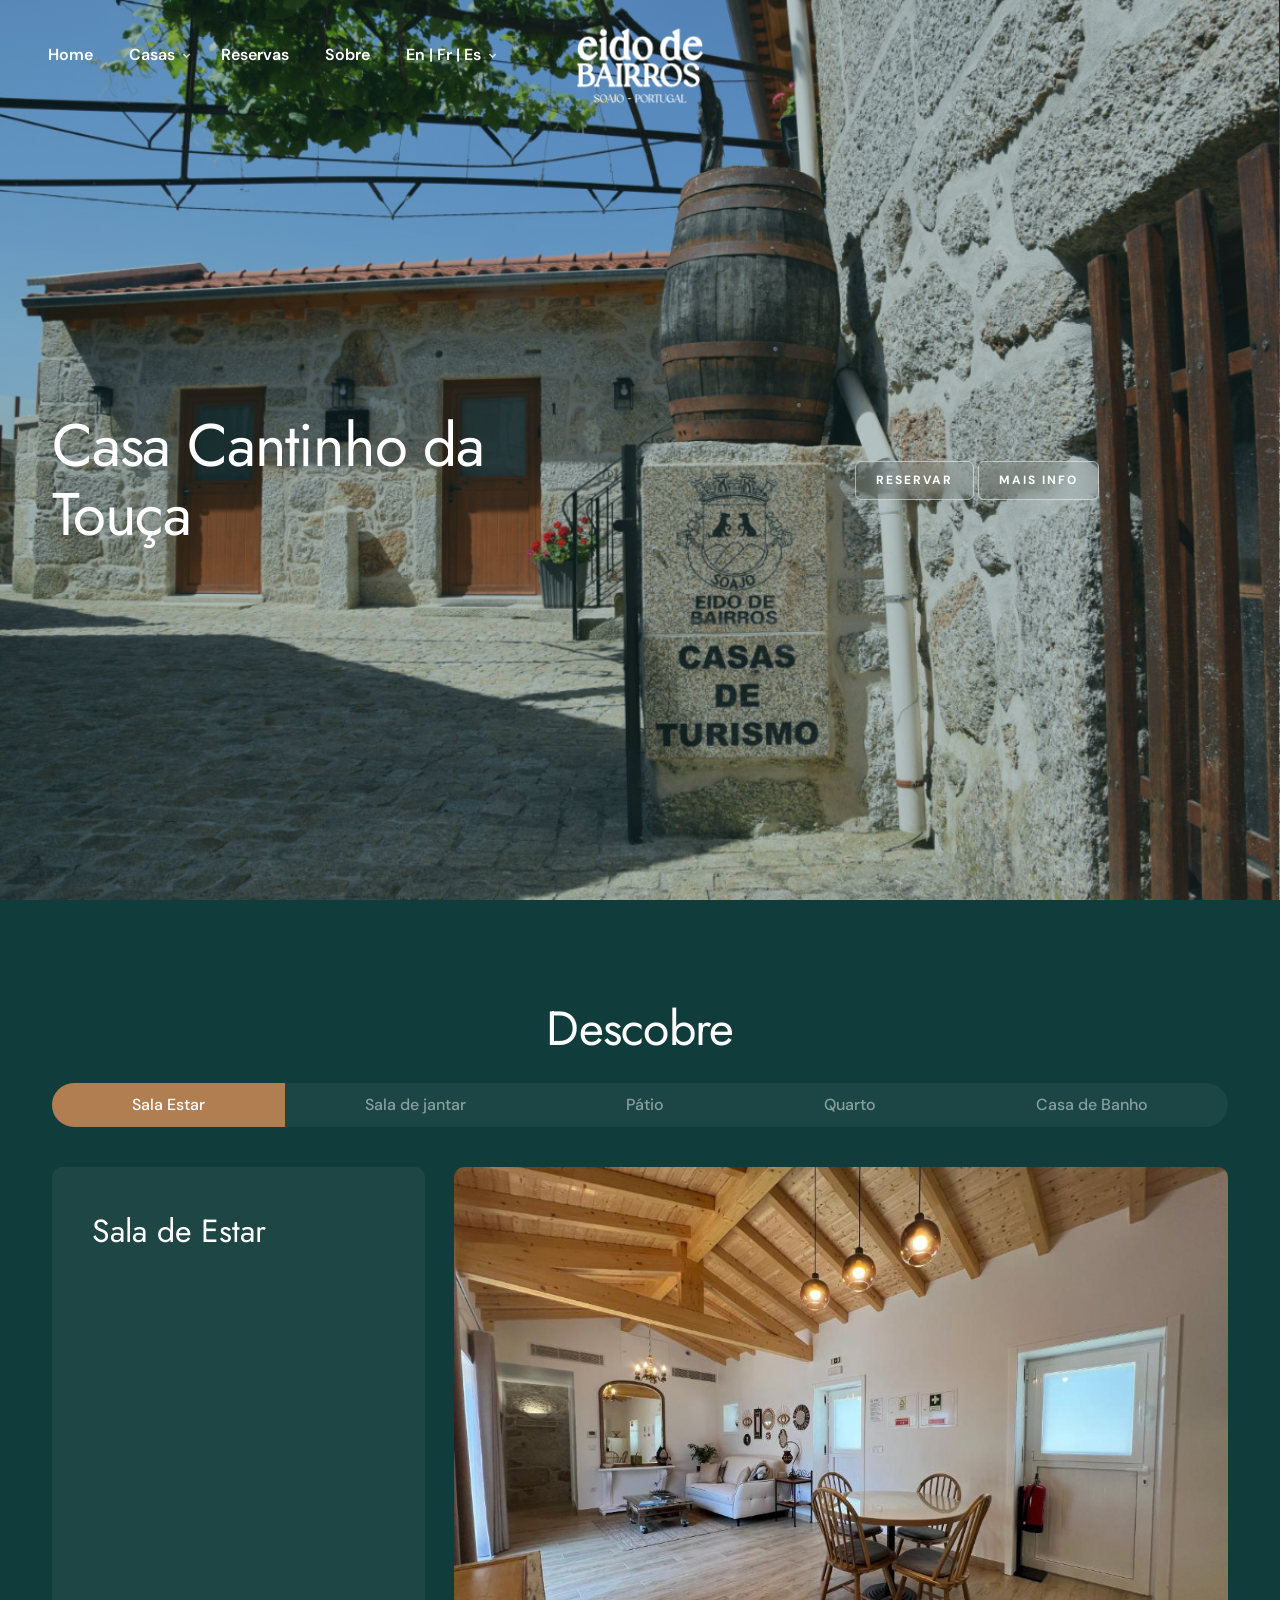
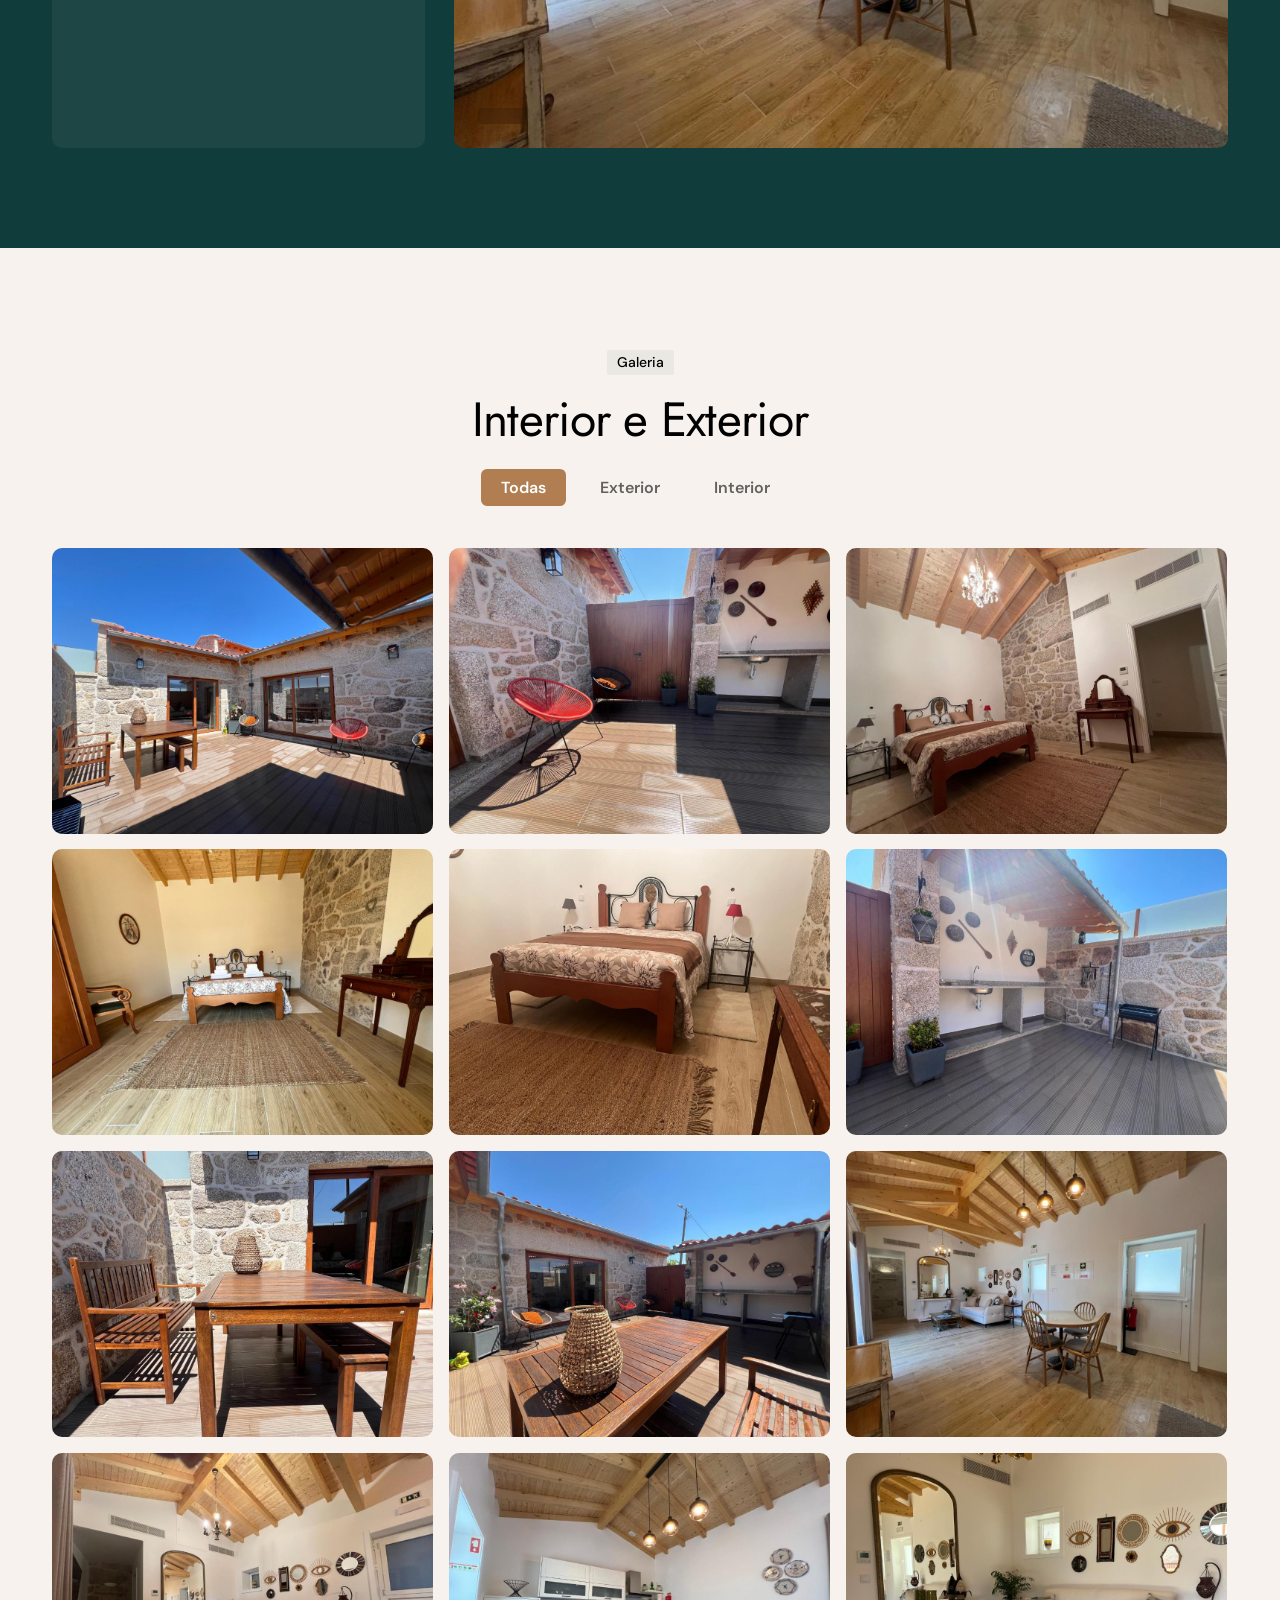
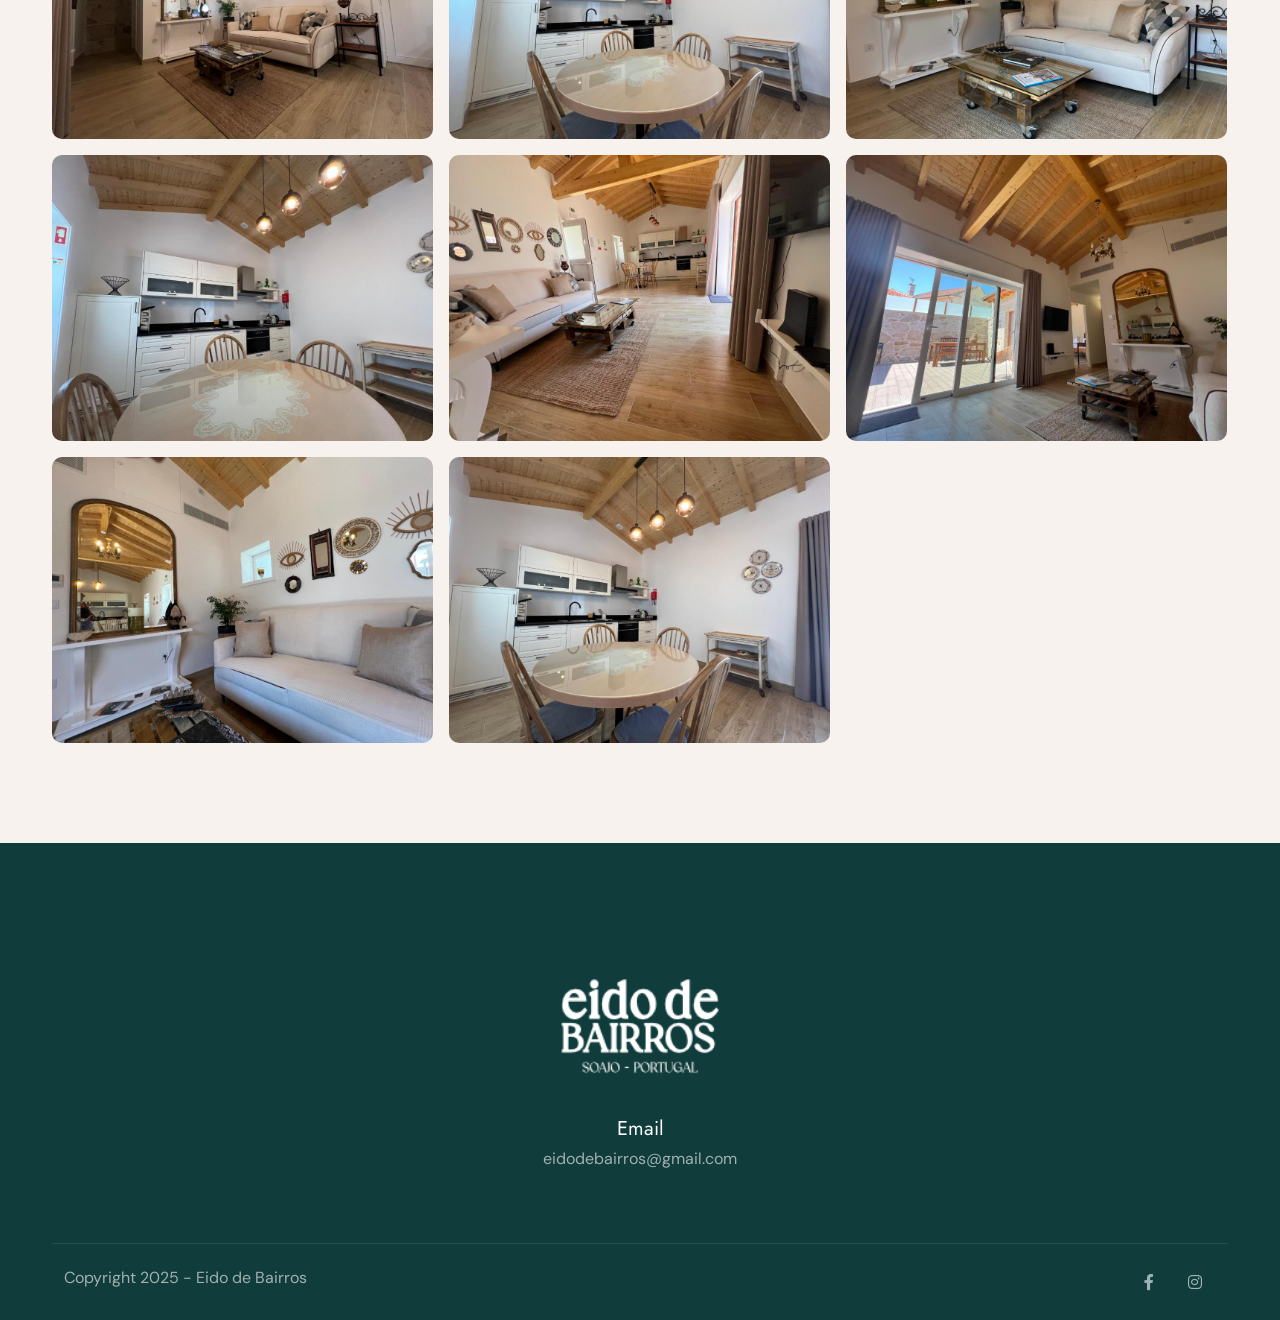
==== commit 5387b413: "g" ====
--- a/cantinhodatouca.html
+++ b/cantinhodatouca.html
@@ -79,10 +79,11 @@
                                     </li>
                                     <li><a class="menu-item" href="reservar.html">Reservas</a></li>
                                     <li><a class="menu-item" href="sobre.html">Sobre</a></li>
-                                    <li><a class="menu-item" href="#">En | Fr</a>
+                                     <li><a class="menu-item" href="#">En | Fr | Es </a>
                                         <ul>
-                                           <li><a class="menu-item" href="index_en.html">English</a>
-                                            <li><a class="menu-item" href="index_fr.html">Français</a></li>
+                                           <li><a class="menu-item" href="cantinhodatouca-en.html">English</a></li>
+                                        <li><a class="menu-item" href="#">Français</a></li>
+                                        <li><a class="menu-item" href="#">Español</a></li>
                                         </ul>
                                     </li>
                                 </ul>
@@ -452,8 +453,8 @@
 </div>
                             <div class="col-md-6 text-md-end">
                                 <div class="social-icons mb-sm-30 text-center">
-                                    <a href="#"><i class="fa-brands fa-facebook-f"></i></a>
-                                    <a href="#"><i class="fa-brands fa-instagram"></i></a>
+                                    <a href="https://www.facebook.com/profile.php?id=61564070338830" target="_blank"><i class="fa-brands fa-facebook-f"></i></a>
+                                    <a href="https://www.instagram.com/eidodebairros_soajo/" target="_blank"><i class="fa-brands fa-instagram"></i></a>
                                 </div>
                             </div>
                         </div>
@@ -481,4 +482,4 @@
     </script>         
         <!-- datepicker close -->         
     </body>     
-</html>+</html>
